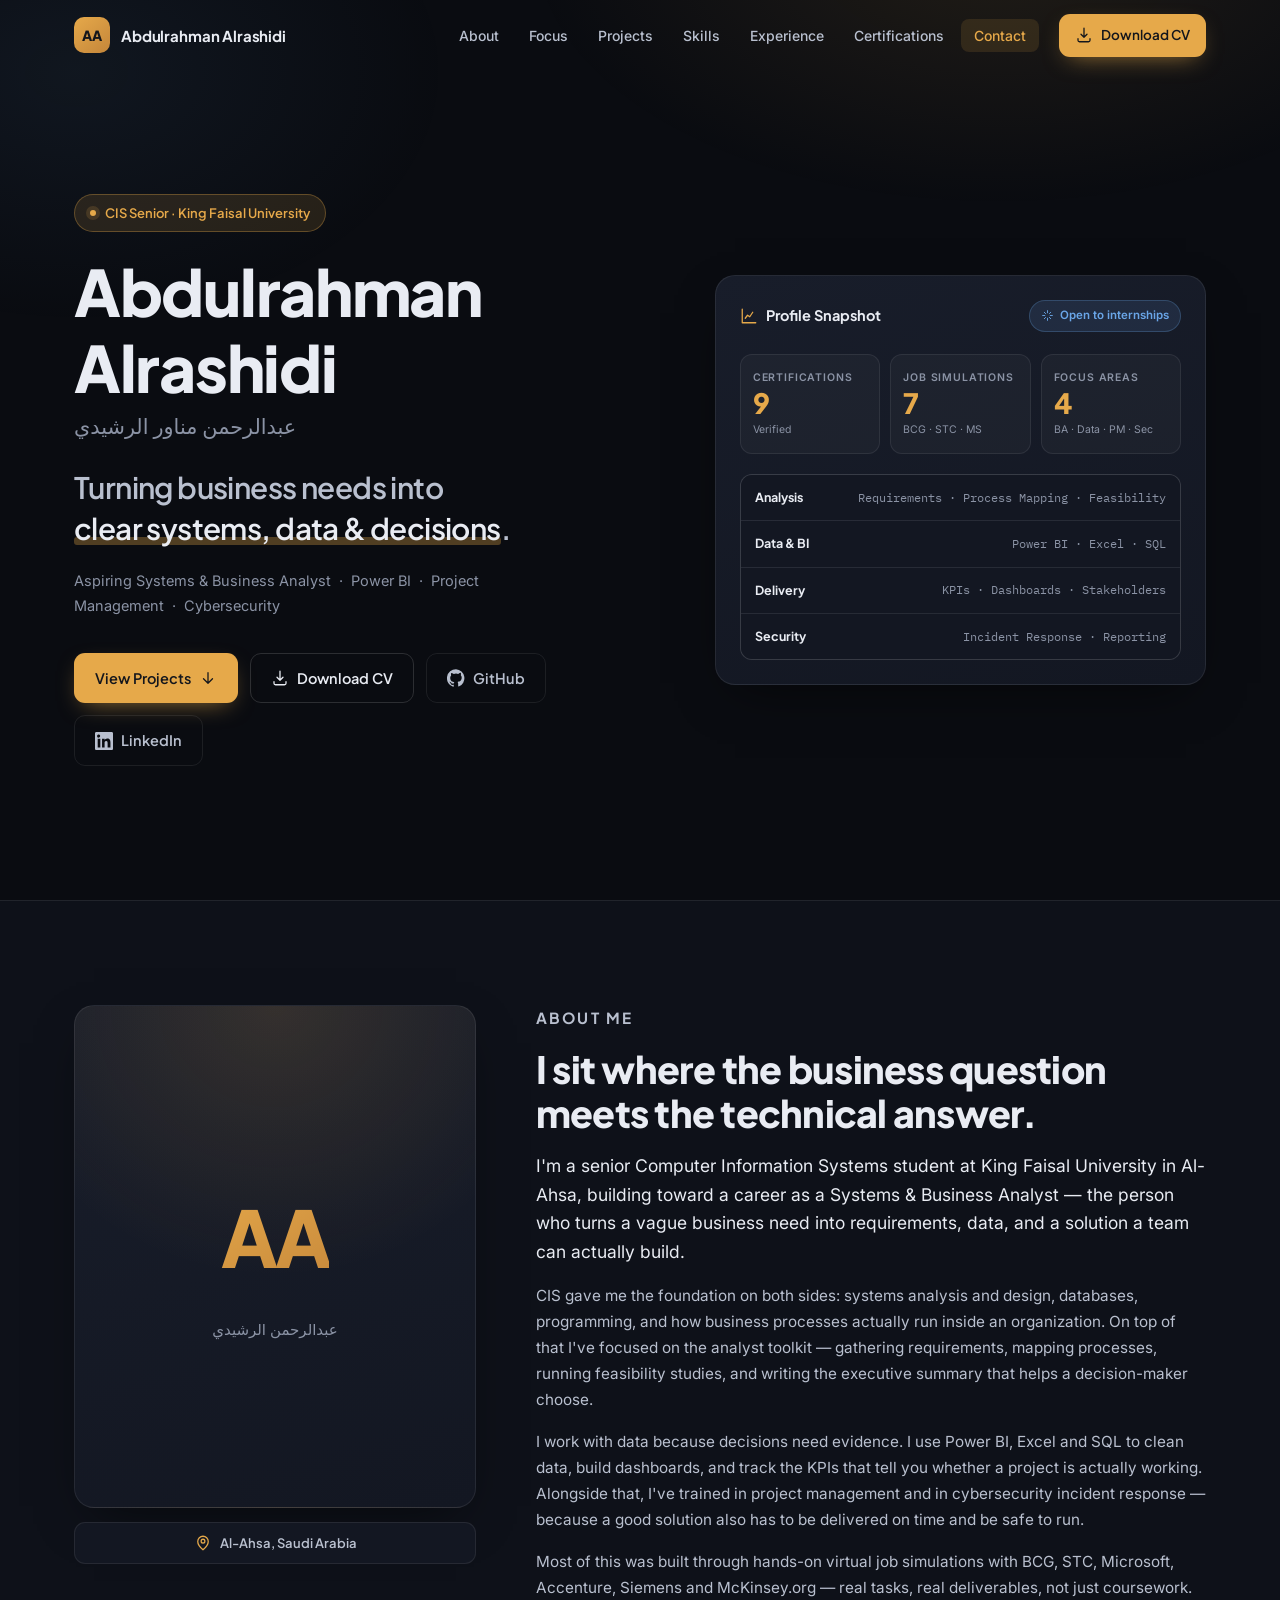
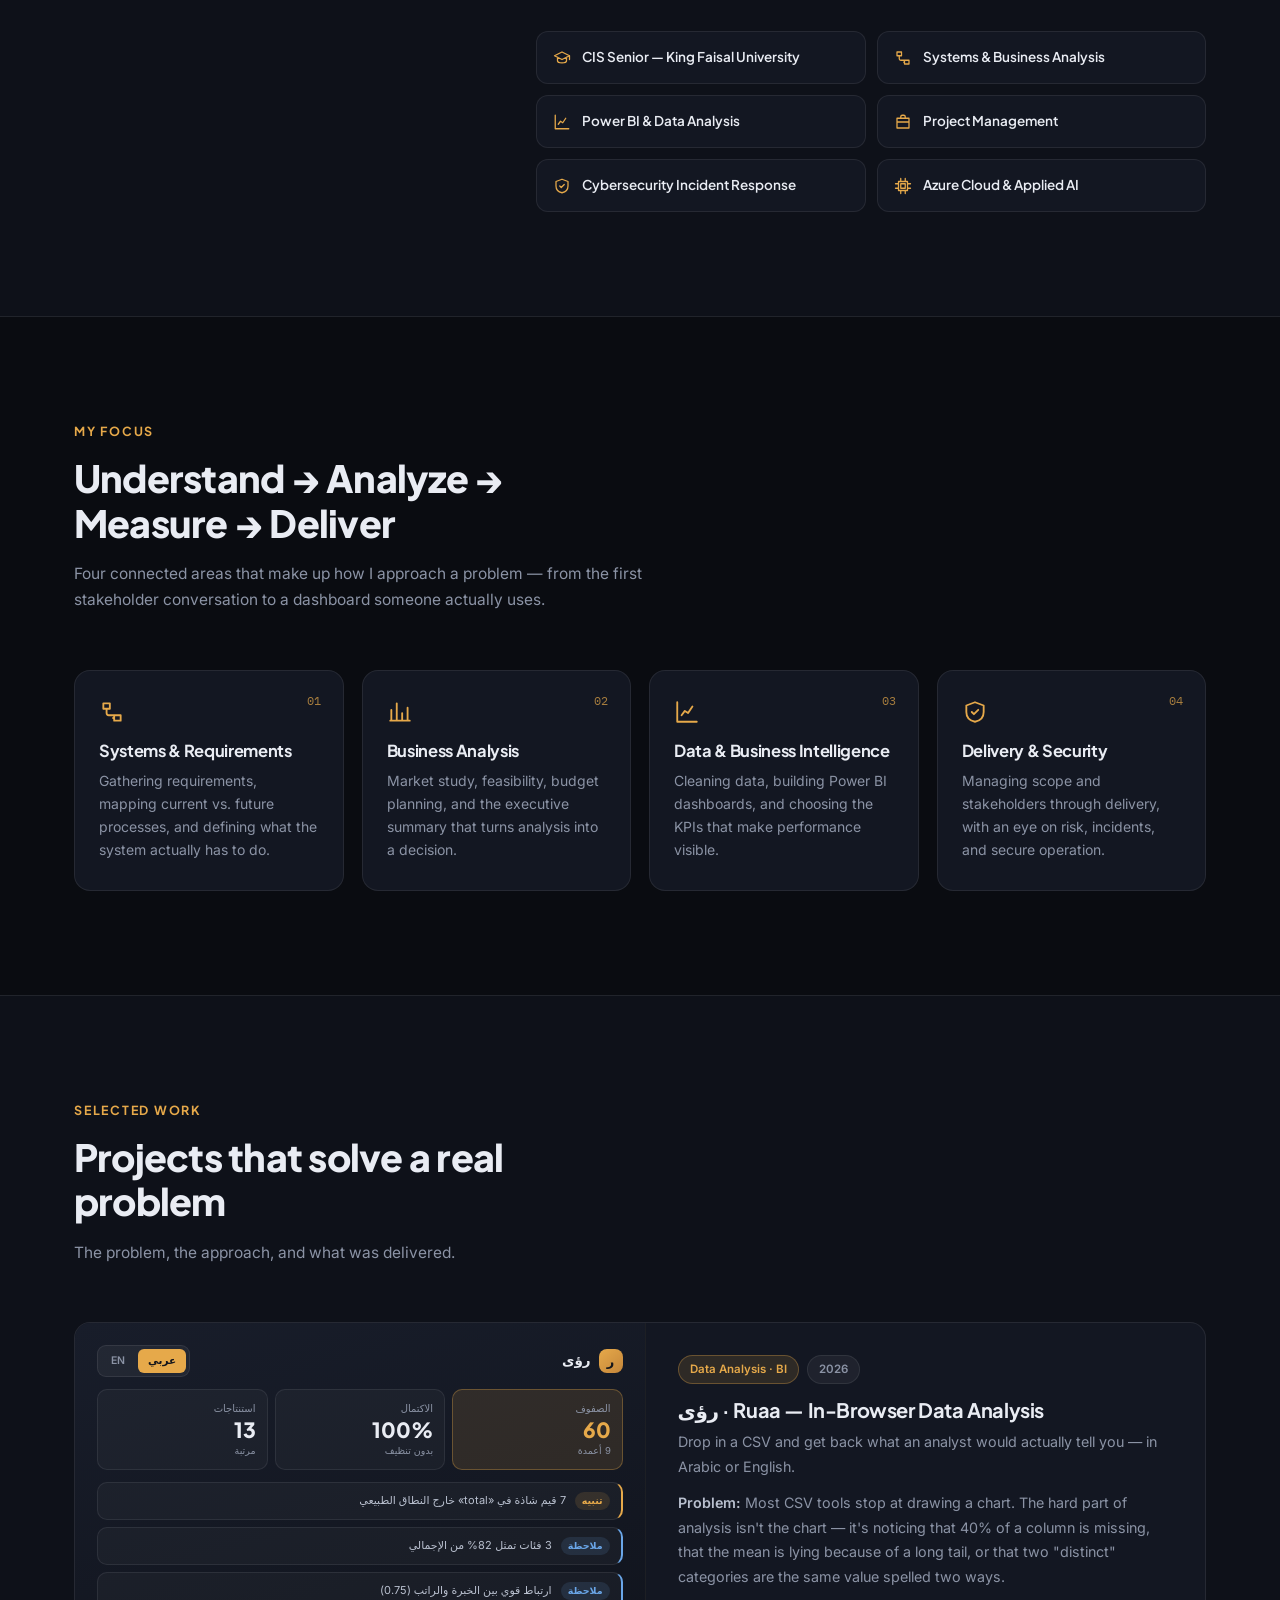
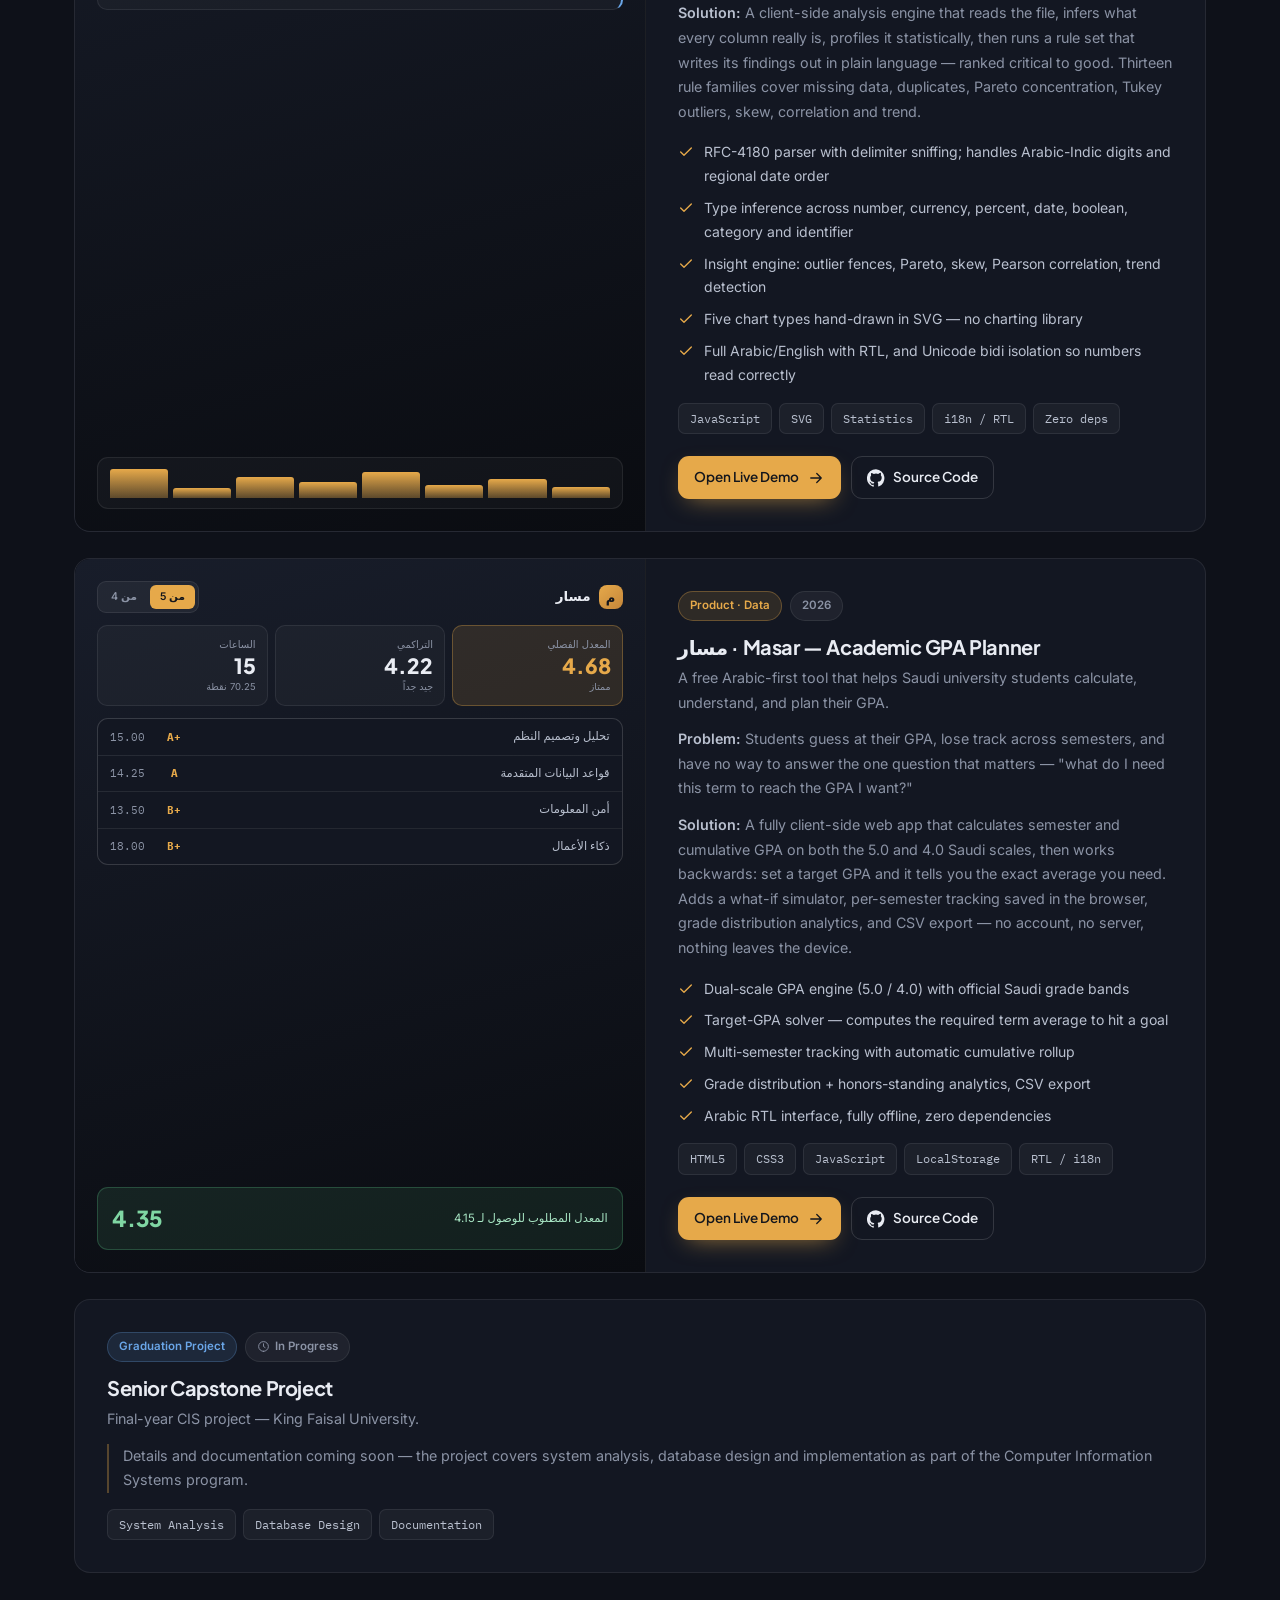
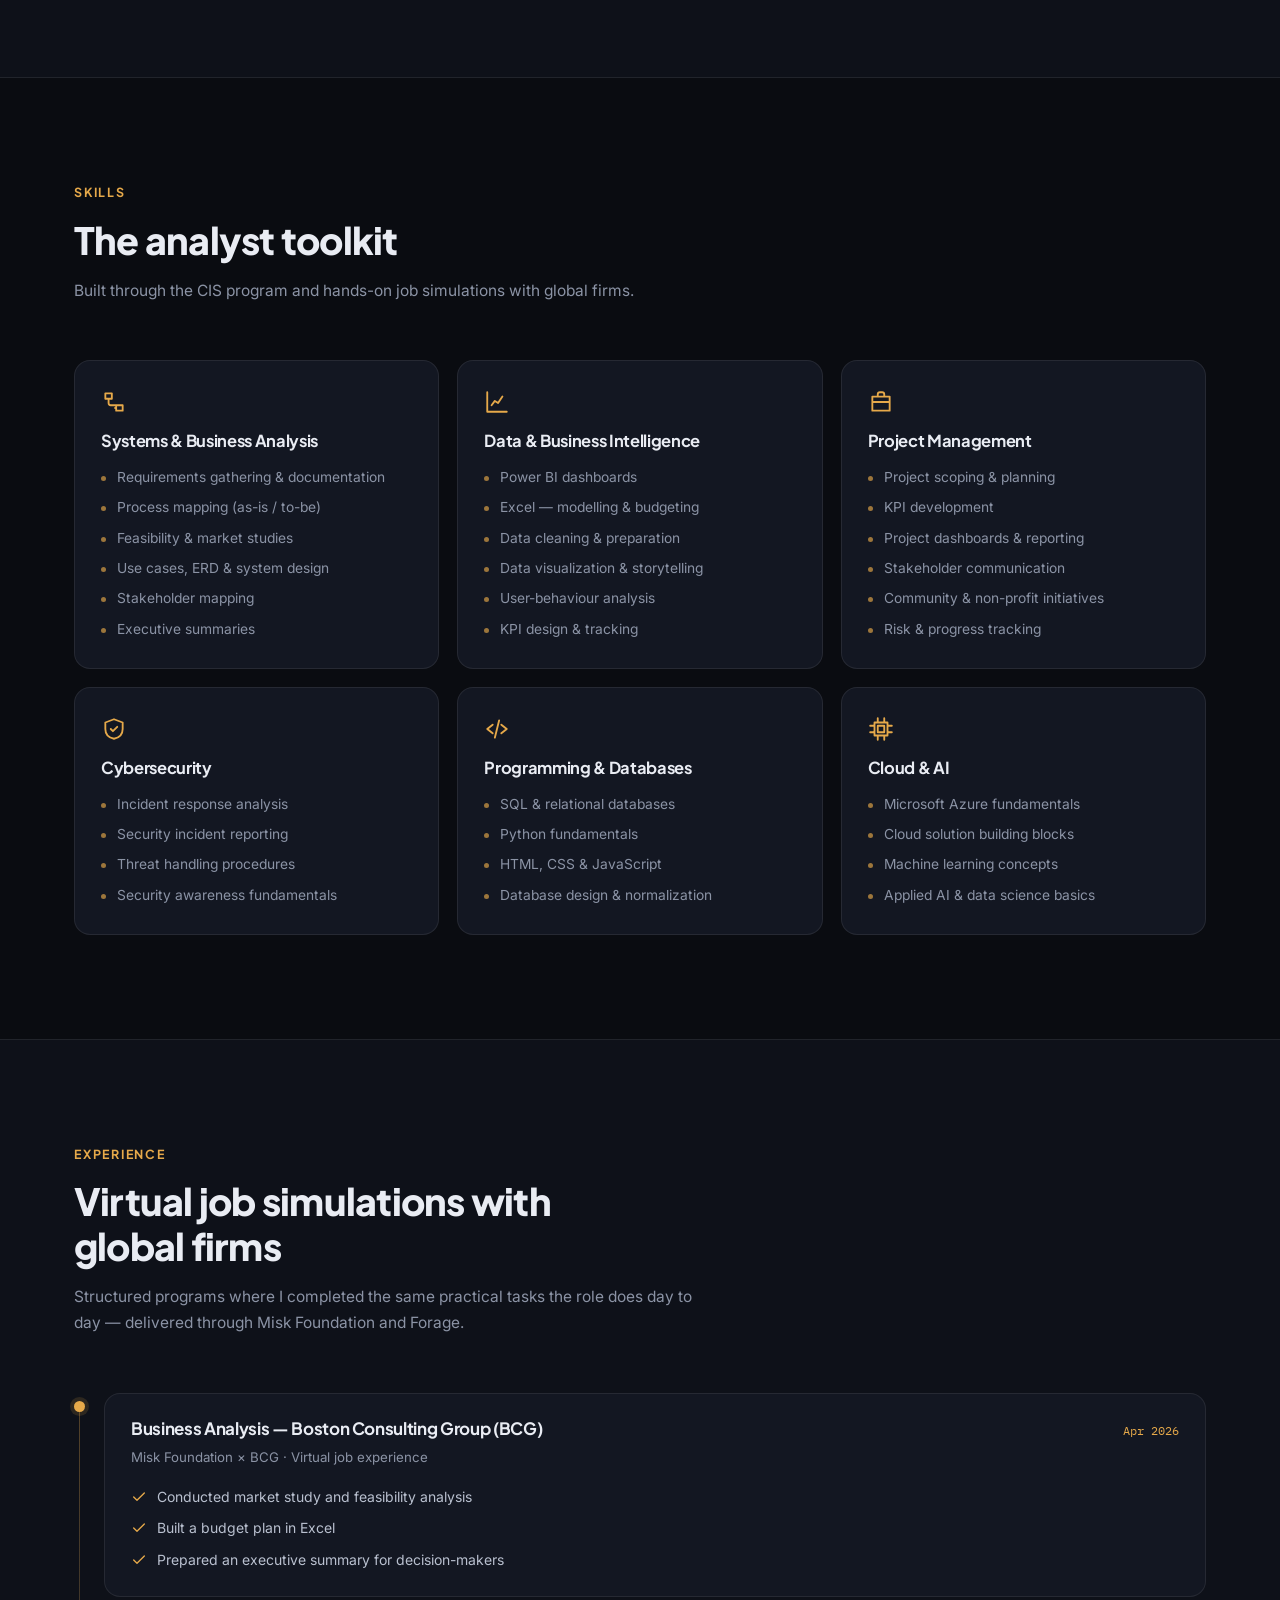
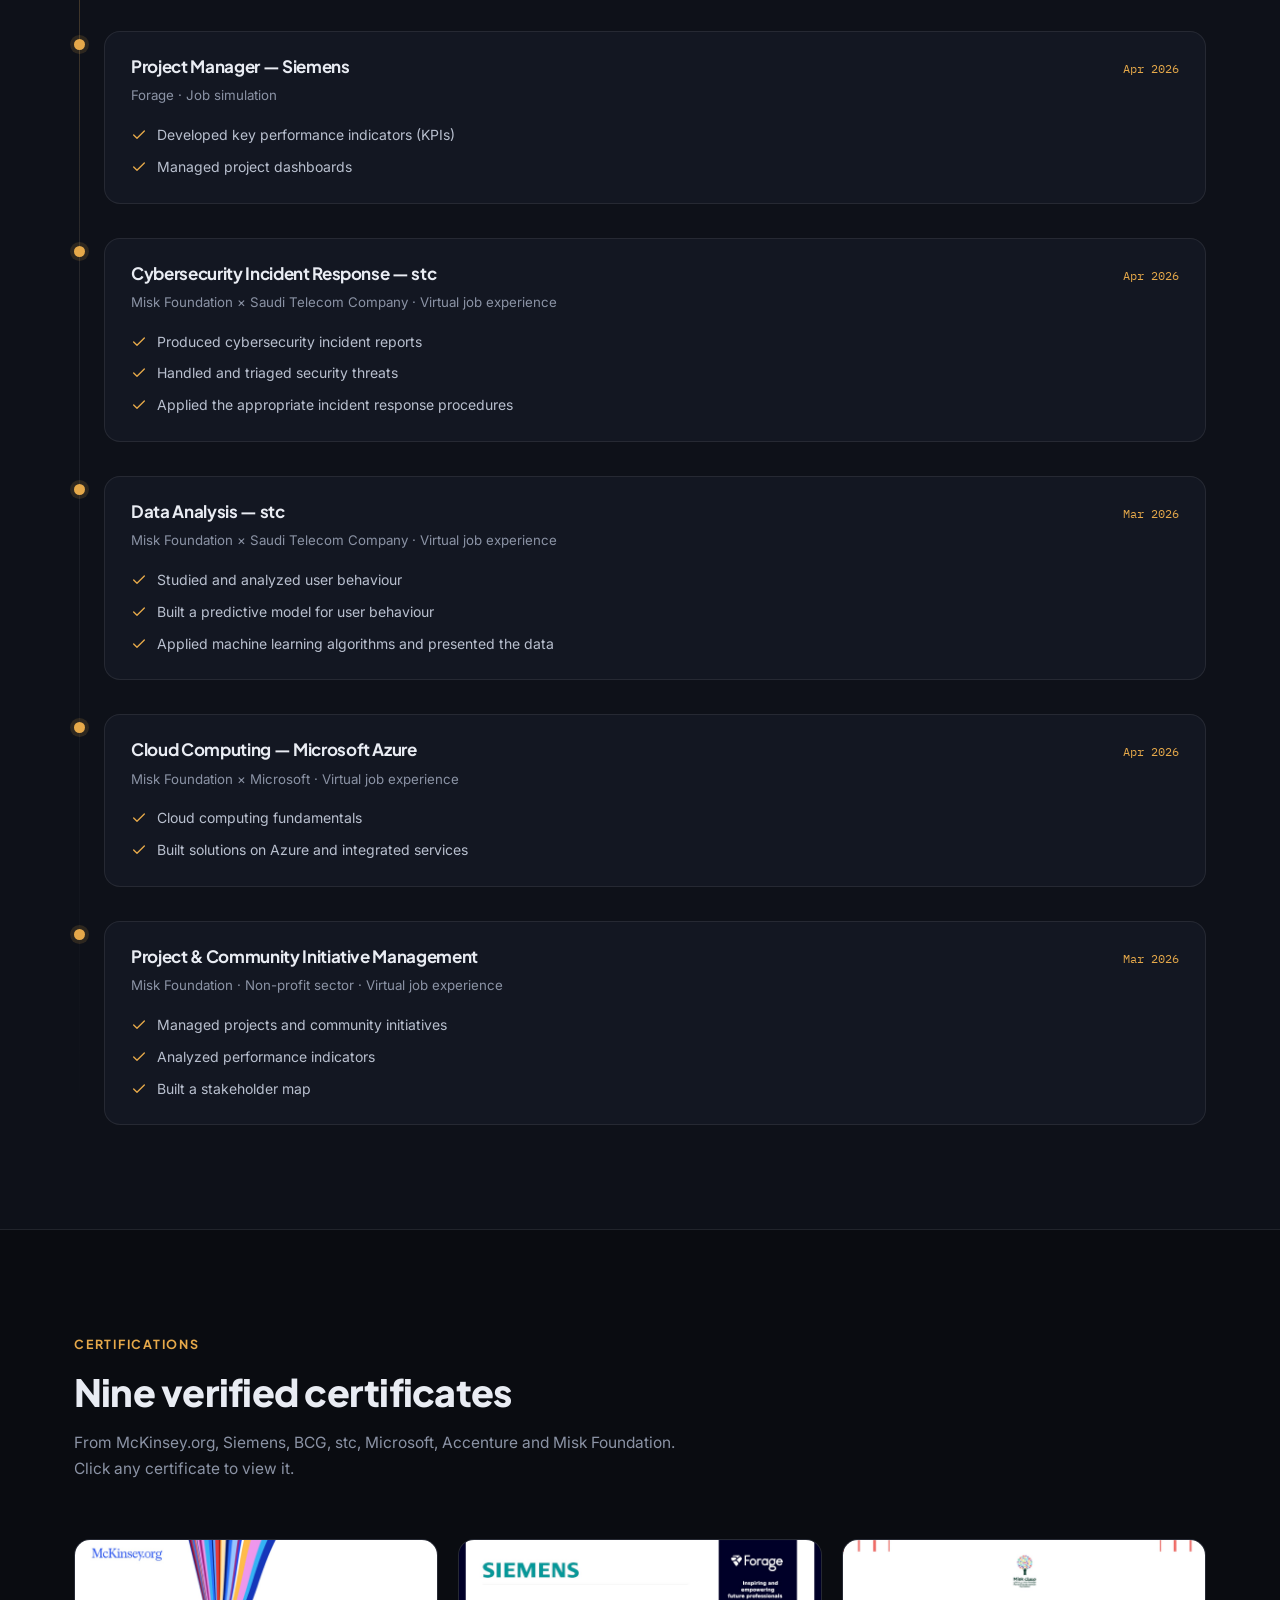
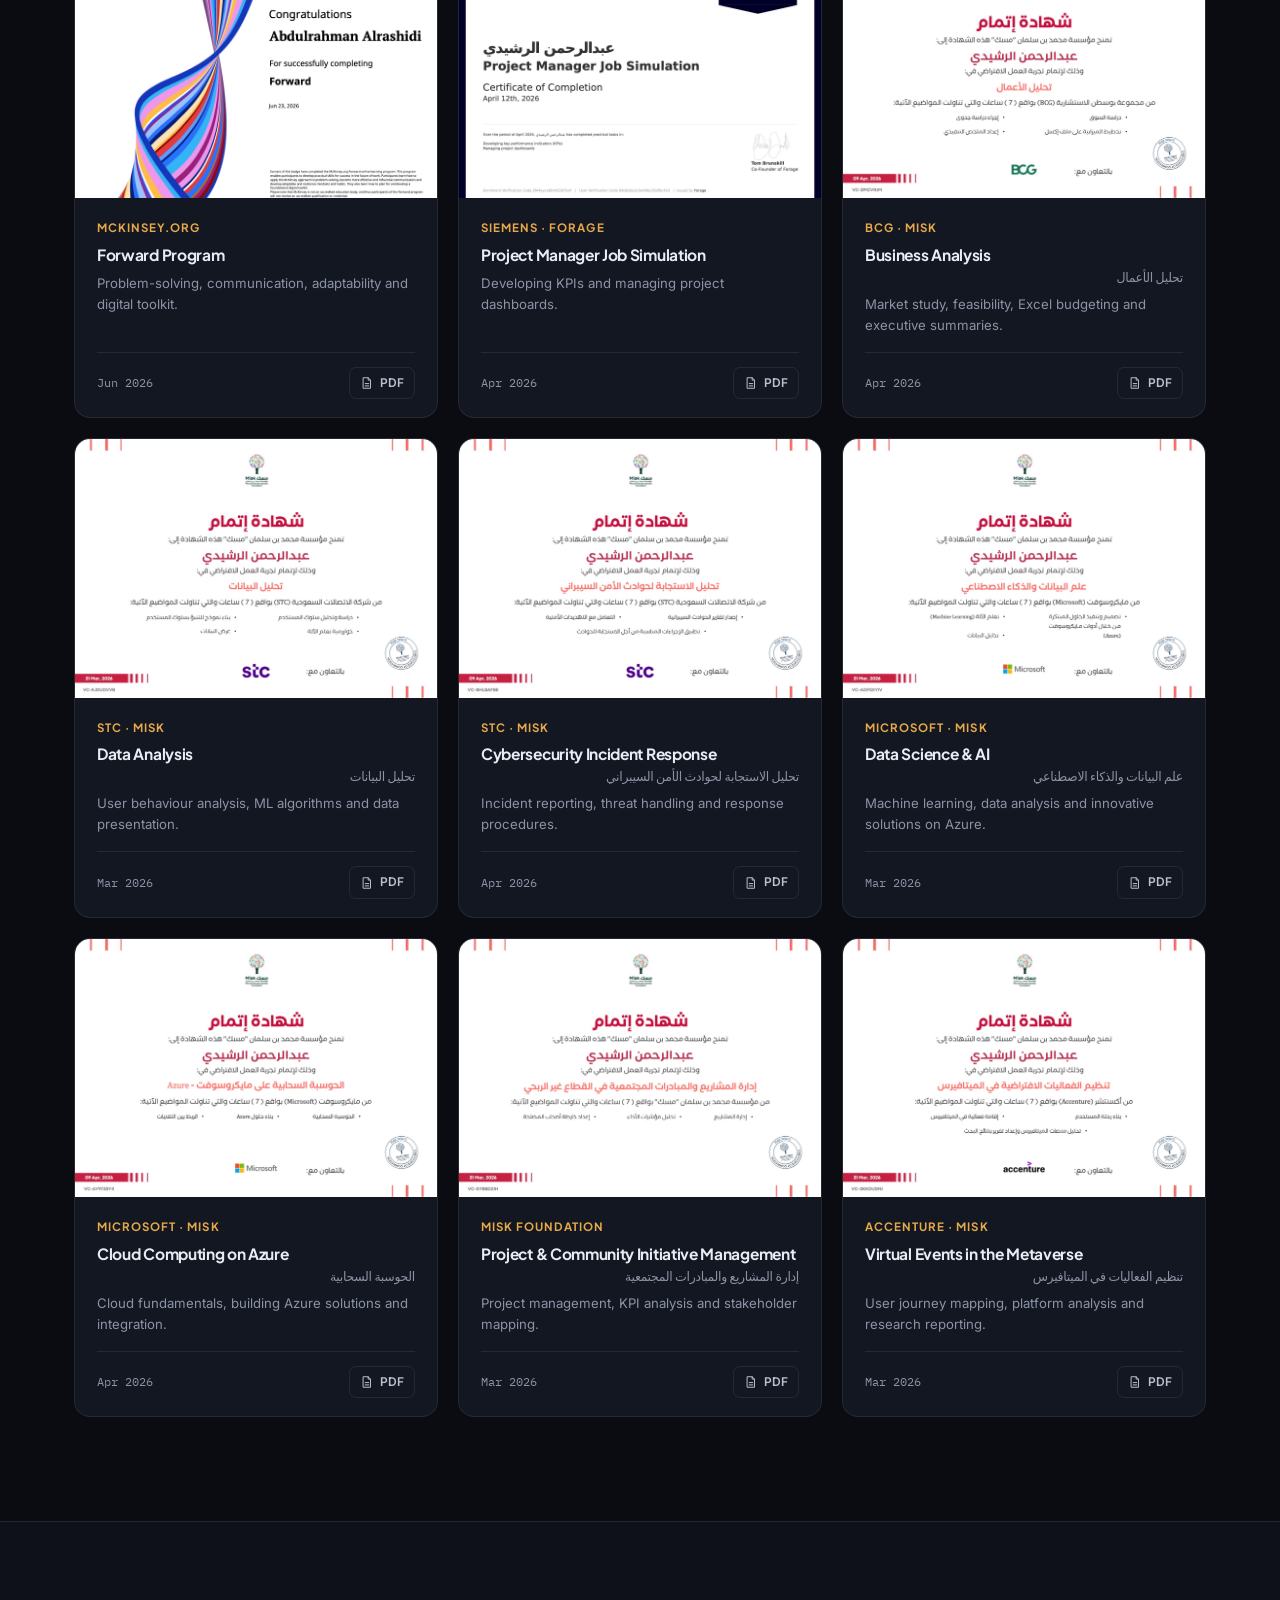
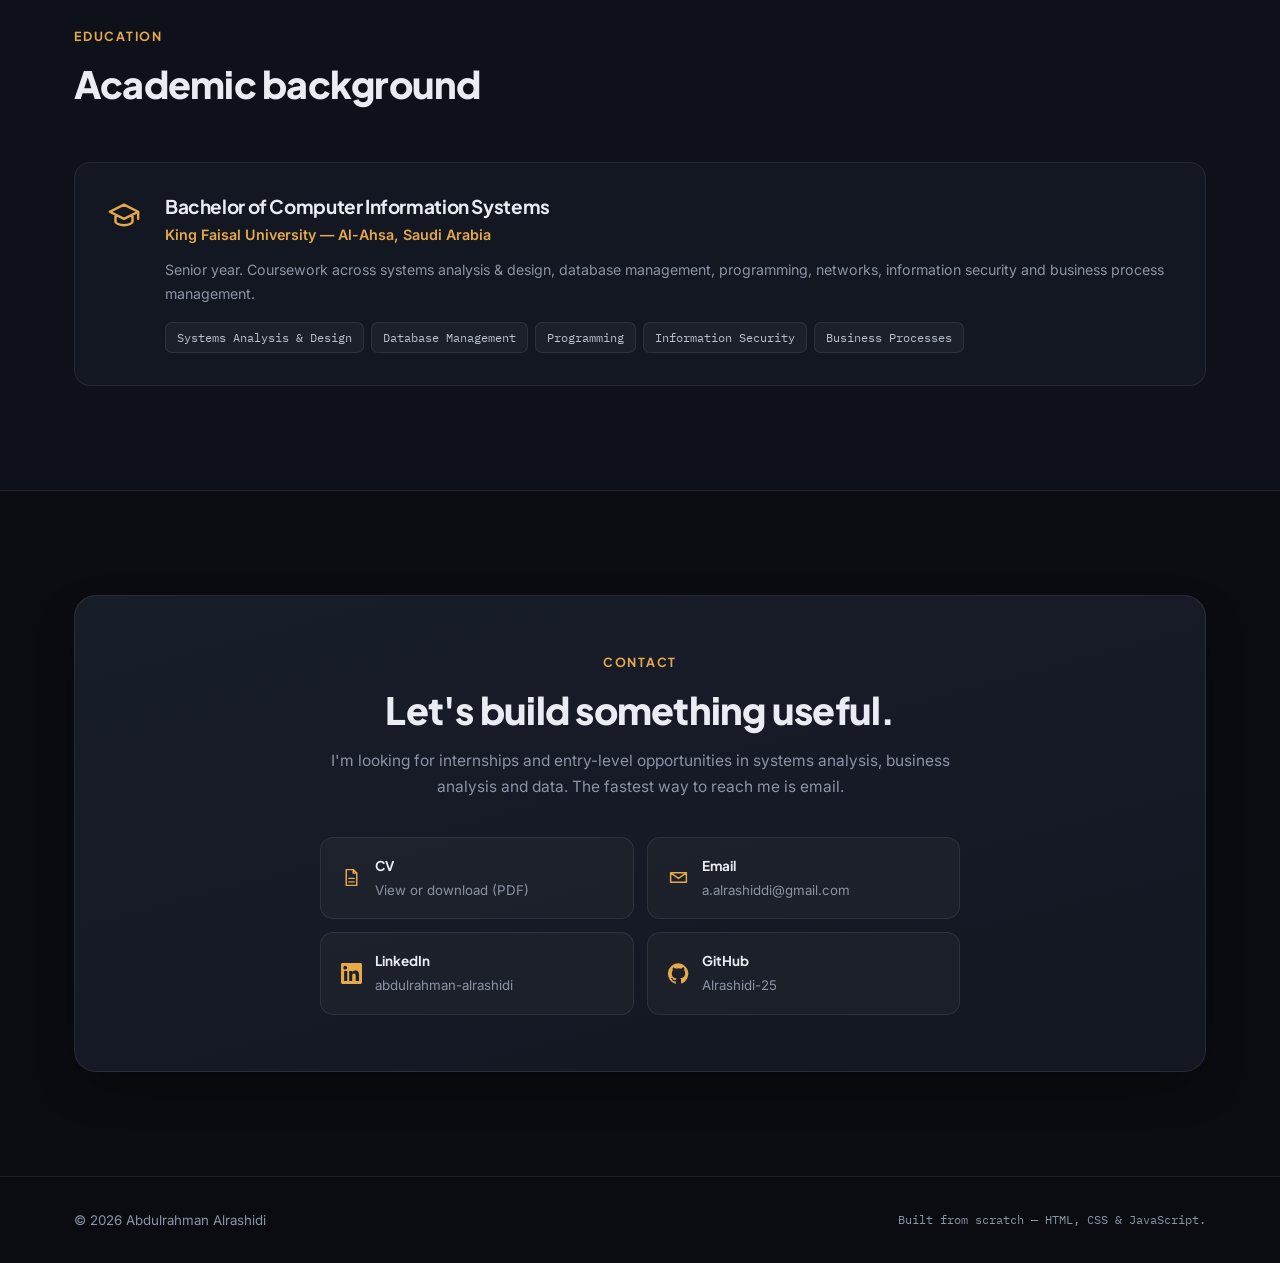
==== index.html @ 06b60bcc "Add downloadable CV to the portfolio Links a one-page, ATS-friendly PDF from the nav, hero and conta" ====
<!DOCTYPE html>
<html lang="en">
<head>
<meta charset="UTF-8">
<meta name="viewport" content="width=device-width, initial-scale=1.0">
<title>Abdulrahman Alrashidi — Systems &amp; Business Analyst | Power BI, Project Management</title>
<meta name="description" content="Abdulrahman Alrashidi — Computer Information Systems senior at King Faisal University. Aspiring Systems &amp; Business Analyst working across requirements, data analysis, Power BI, project management and cybersecurity.">
<meta name="theme-color" content="#0a0c11">
<meta property="og:type" content="website">
<meta property="og:title" content="Abdulrahman Alrashidi — Systems &amp; Business Analyst">
<meta property="og:description" content="I translate business needs into clear systems, data, and decisions.">
<link rel="icon" href="data:image/svg+xml,%3Csvg xmlns='http://www.w3.org/2000/svg' viewBox='0 0 64 64'%3E%3Crect width='64' height='64' rx='14' fill='%23e6a94a'/%3E%3Ctext x='32' y='43' font-family='Helvetica,Arial,sans-serif' font-size='28' font-weight='bold' fill='%2314161c' text-anchor='middle'%3EAA%3C/text%3E%3C/svg%3E">
<link rel="preconnect" href="https://fonts.googleapis.com">
<link rel="preconnect" href="https://fonts.gstatic.com" crossorigin>
<link href="https://fonts.googleapis.com/css2?family=Plus+Jakarta+Sans:wght@500;600;700;800&family=Inter:wght@400;500;600&family=IBM+Plex+Mono:wght@500&display=swap" rel="stylesheet">
<script>document.documentElement.classList.add('js');</script>
<link rel="stylesheet" href="style.css">
</head>
<body>

<a href="#main" class="skip-link">Skip to content</a>

<!-- ============ ICONS ============ -->
<svg width="0" height="0" style="position:absolute" aria-hidden="true" focusable="false"><defs>
  <symbol id="i-github" viewBox="0 0 24 24"><path fill="currentColor" d="M12 .3a12 12 0 0 0-3.8 23.4c.6.1.8-.3.8-.6v-2c-3.3.7-4-1.6-4-1.6-.6-1.4-1.3-1.8-1.3-1.8-1.1-.7.1-.7.1-.7 1.2 0 1.8 1.2 1.8 1.2 1 1.8 2.8 1.3 3.5 1 .1-.8.4-1.3.7-1.6-2.7-.3-5.5-1.3-5.5-5.9 0-1.3.5-2.4 1.2-3.2 0-.4-.5-1.6.2-3.2 0 0 1-.3 3.3 1.2a11.5 11.5 0 0 1 6 0C17.3 4.7 18.3 5 18.3 5c.7 1.6.2 2.8.1 3.2.8.8 1.2 1.9 1.2 3.2 0 4.6-2.8 5.6-5.5 5.9.4.4.8 1.1.8 2.2v3.3c0 .3.2.7.8.6A12 12 0 0 0 12 .3"/></symbol>
  <symbol id="i-linkedin" viewBox="0 0 24 24"><path fill="currentColor" d="M20.4 20.5h-3.6v-5.6c0-1.3 0-3-1.9-3s-2.1 1.4-2.1 2.9v5.7H9.4V9h3.4v1.6h.1c.5-.9 1.6-1.9 3.4-1.9 3.6 0 4.3 2.4 4.3 5.5v6.3zM5.3 7.4a2.1 2.1 0 1 1 0-4.1 2.1 2.1 0 0 1 0 4.1zm1.8 13.1H3.6V9h3.5v11.5zM22.2 0H1.8C.8 0 0 .8 0 1.7v20.5C0 23.2.8 24 1.8 24h20.4c1 0 1.8-.8 1.8-1.7V1.7C24 .8 23.2 0 22.2 0z"/></symbol>
  <symbol id="i-mail" viewBox="0 0 24 24"><path fill="none" stroke="currentColor" stroke-width="1.7" stroke-linecap="round" stroke-linejoin="round" d="M3 6.5h18v11H3zM3.5 7l8.5 6 8.5-6"/></symbol>
  <symbol id="i-arrow-right" viewBox="0 0 24 24"><path fill="none" stroke="currentColor" stroke-width="1.7" stroke-linecap="round" stroke-linejoin="round" d="M5 12h14m-6-6 6 6-6 6"/></symbol>
  <symbol id="i-arrow-down" viewBox="0 0 24 24"><path fill="none" stroke="currentColor" stroke-width="1.7" stroke-linecap="round" stroke-linejoin="round" d="M12 5v14m0 0 6-6m-6 6-6-6"/></symbol>
  <symbol id="i-external" viewBox="0 0 24 24"><path fill="none" stroke="currentColor" stroke-width="1.7" stroke-linecap="round" stroke-linejoin="round" d="M14 5h5v5M19 5l-8 8M18 14v4a2 2 0 0 1-2 2H6a2 2 0 0 1-2-2V8a2 2 0 0 1 2-2h4"/></symbol>
  <symbol id="i-chart" viewBox="0 0 24 24"><path fill="none" stroke="currentColor" stroke-width="1.7" stroke-linecap="round" stroke-linejoin="round" d="M4 20V10m5 10V4m5 16v-7m5 7V8M3 20h18"/></symbol>
  <symbol id="i-bi" viewBox="0 0 24 24"><path fill="none" stroke="currentColor" stroke-width="1.7" stroke-linecap="round" stroke-linejoin="round" d="M3 3v18h18M7 15l3-4 3 2 4-6"/></symbol>
  <symbol id="i-database" viewBox="0 0 24 24"><path fill="none" stroke="currentColor" stroke-width="1.7" stroke-linecap="round" stroke-linejoin="round" d="M12 3c4.4 0 8 1.3 8 3s-3.6 3-8 3-8-1.3-8-3 3.6-3 8-3zM4 6v12c0 1.7 3.6 3 8 3s8-1.3 8-3V6M4 12c0 1.7 3.6 3 8 3s8-1.3 8-3"/></symbol>
  <symbol id="i-code" viewBox="0 0 24 24"><path fill="none" stroke="currentColor" stroke-width="1.7" stroke-linecap="round" stroke-linejoin="round" d="m8 8-5 4 5 4m8-8 5 4-5 4M14 4l-4 16"/></symbol>
  <symbol id="i-shield" viewBox="0 0 24 24"><path fill="none" stroke="currentColor" stroke-width="1.7" stroke-linecap="round" stroke-linejoin="round" d="M12 3l8 3v6c0 5-3.4 8.1-8 9-4.6-.9-8-4-8-9V6l8-3zM9 12l2 2 4-4"/></symbol>
  <symbol id="i-cpu" viewBox="0 0 24 24"><path fill="none" stroke="currentColor" stroke-width="1.7" stroke-linecap="round" stroke-linejoin="round" d="M6 6h12v12H6zM9 9h6v6H9zM9 2v3m6-3v3M9 19v3m6-3v3M2 9h3m-3 6h3m14-6h3m-3 6h3"/></symbol>
  <symbol id="i-flow" viewBox="0 0 24 24"><path fill="none" stroke="currentColor" stroke-width="1.7" stroke-linecap="round" stroke-linejoin="round" d="M4 4h6v5H4zM14 15h6v5h-6zM7 9v4a2 2 0 0 0 2 2h5M14 17.5h-1"/></symbol>
  <symbol id="i-briefcase" viewBox="0 0 24 24"><path fill="none" stroke="currentColor" stroke-width="1.7" stroke-linecap="round" stroke-linejoin="round" d="M4 7h16v13H4zM9 7V5a2 2 0 0 1 2-2h2a2 2 0 0 1 2 2v2M4 12h16"/></symbol>
  <symbol id="i-cap" viewBox="0 0 24 24"><path fill="none" stroke="currentColor" stroke-width="1.7" stroke-linecap="round" stroke-linejoin="round" d="m12 4 10 5-10 5L2 9l10-5zM6 11v5c0 1.1 2.7 2.5 6 2.5s6-1.4 6-2.5v-5M22 9v5"/></symbol>
  <symbol id="i-pin" viewBox="0 0 24 24"><path fill="none" stroke="currentColor" stroke-width="1.7" stroke-linecap="round" stroke-linejoin="round" d="M12 21s7-5.7 7-11a7 7 0 1 0-14 0c0 5.3 7 11 7 11zM12 12a2.5 2.5 0 1 0 0-5 2.5 2.5 0 0 0 0 5z"/></symbol>
  <symbol id="i-check" viewBox="0 0 24 24"><path fill="none" stroke="currentColor" stroke-width="2" stroke-linecap="round" stroke-linejoin="round" d="m4 12 5 5L20 6"/></symbol>
  <symbol id="i-spark" viewBox="0 0 24 24"><path fill="none" stroke="currentColor" stroke-width="1.7" stroke-linecap="round" stroke-linejoin="round" d="M12 3v4m0 10v4M3 12h4m10 0h4M6 6l2.5 2.5M15.5 15.5 18 18M18 6l-2.5 2.5M8.5 15.5 6 18"/></symbol>
  <symbol id="i-eye" viewBox="0 0 24 24"><path fill="none" stroke="currentColor" stroke-width="1.7" stroke-linecap="round" stroke-linejoin="round" d="M2 12s3.5-7 10-7 10 7 10 7-3.5 7-10 7-10-7-10-7zM12 15a3 3 0 1 0 0-6 3 3 0 0 0 0 6z"/></symbol>
  <symbol id="i-download" viewBox="0 0 24 24"><path fill="none" stroke="currentColor" stroke-width="1.7" stroke-linecap="round" stroke-linejoin="round" d="M12 3v12m0 0 4-4m-4 4-4-4M4 17v2a2 2 0 0 0 2 2h12a2 2 0 0 0 2-2v-2"/></symbol>
  <symbol id="i-doc" viewBox="0 0 24 24"><path fill="none" stroke="currentColor" stroke-width="1.7" stroke-linecap="round" stroke-linejoin="round" d="M6 3h8l4 4v14H6zM14 3v4h4M9 13h6M9 17h6"/></symbol>
  <symbol id="i-clock" viewBox="0 0 24 24"><path fill="none" stroke="currentColor" stroke-width="1.7" stroke-linecap="round" stroke-linejoin="round" d="M12 21a9 9 0 1 0 0-18 9 9 0 0 0 0 18zM12 7v5l3 2"/></symbol>
  <symbol id="i-menu" viewBox="0 0 24 24"><path fill="none" stroke="currentColor" stroke-width="1.8" stroke-linecap="round" d="M4 7h16M4 12h16M4 17h16"/></symbol>
  <symbol id="i-close" viewBox="0 0 24 24"><path fill="none" stroke="currentColor" stroke-width="1.8" stroke-linecap="round" d="M6 6l12 12M18 6 6 18"/></symbol>
</defs></svg>

<!-- ============ NAV ============ -->
<nav id="navbar" aria-label="Primary">
  <div class="nav-inner">
    <a href="#hero" class="logo"><span class="logo-mark">AA</span><span class="logo-text">Abdulrahman Alrashidi</span></a>
    <ul class="nav-links" id="nav-links">
      <li><a href="#about">About</a></li>
      <li><a href="#focus">Focus</a></li>
      <li><a href="#projects">Projects</a></li>
      <li><a href="#skills">Skills</a></li>
      <li><a href="#experience">Experience</a></li>
      <li><a href="#certs">Certifications</a></li>
      <li><a href="#contact">Contact</a></li>
    </ul>
    <div class="nav-right">
      <a href="assets/Abdulrahman_Alrashidi_CV.pdf" download class="btn btn-primary btn-sm nav-cta"><svg class="ic"><use href="#i-download"/></svg> Download CV</a>
      <button class="menu-toggle" id="menu-toggle" aria-label="Open menu" aria-expanded="false" aria-controls="nav-links"><svg class="ic"><use href="#i-menu"/></svg></button>
    </div>
  </div>
</nav>

<main id="main">

<!-- ============ HERO ============ -->
<section id="hero">
  <div class="container">
    <div class="hero-grid">
      <div class="hero-copy">
        <p class="eyebrow" data-reveal><span class="dot"></span> CIS Senior · King Faisal University</p>
        <h1 class="hero-name" data-reveal>Abdulrahman Alrashidi</h1>
        <p class="hero-name-ar" data-reveal lang="ar">عبدالرحمن مناور الرشيدي</p>
        <h2 class="hero-headline" data-reveal>Turning business needs into <span class="hl">clear systems, data&nbsp;&amp; decisions</span>.</h2>
        <p class="hero-subtitle" data-reveal>Aspiring Systems &amp; Business Analyst &nbsp;·&nbsp; Power BI &nbsp;·&nbsp; Project Management &nbsp;·&nbsp; Cybersecurity</p>
        <div class="hero-cta" data-reveal>
          <a href="#projects" class="btn btn-primary">View Projects <svg class="ic"><use href="#i-arrow-down"/></svg></a>
          <a href="assets/Abdulrahman_Alrashidi_CV.pdf" download class="btn btn-outline"><svg class="ic"><use href="#i-download"/></svg> Download CV</a>
          <a href="https://github.com/Alrashidi-25" target="_blank" rel="noopener" class="btn btn-ghost"><svg class="ic"><use href="#i-github"/></svg> GitHub</a>
          <a href="https://www.linkedin.com/in/abdulrahman-alrashidi-9b9543249/" target="_blank" rel="noopener" class="btn btn-ghost"><svg class="ic"><use href="#i-linkedin"/></svg> LinkedIn</a>
        </div>
      </div>

      <div class="hero-visual" data-reveal aria-hidden="true">
        <div class="dash-card">
          <div class="dash-head">
            <span class="dash-title"><svg class="ic"><use href="#i-bi"/></svg> Profile Snapshot</span>
            <span class="dash-chip"><svg class="ic"><use href="#i-spark"/></svg> Open to internships</span>
          </div>
          <div class="kpi-row">
            <div class="kpi"><span class="kpi-label">Certifications</span><span class="kpi-num" data-count="9">0</span><span class="kpi-trend">Verified</span></div>
            <div class="kpi"><span class="kpi-label">Job Simulations</span><span class="kpi-num" data-count="7">0</span><span class="kpi-trend">BCG · STC · MS</span></div>
            <div class="kpi"><span class="kpi-label">Focus Areas</span><span class="kpi-num" data-count="4">0</span><span class="kpi-trend">BA · Data · PM · Sec</span></div>
          </div>
          <div class="snap-map">
            <div class="snap-row"><span class="snap-cat">Analysis</span><span class="snap-tags">Requirements · Process Mapping · Feasibility</span></div>
            <div class="snap-row"><span class="snap-cat">Data &amp; BI</span><span class="snap-tags">Power BI · Excel · SQL</span></div>
            <div class="snap-row"><span class="snap-cat">Delivery</span><span class="snap-tags">KPIs · Dashboards · Stakeholders</span></div>
            <div class="snap-row"><span class="snap-cat">Security</span><span class="snap-tags">Incident Response · Reporting</span></div>
          </div>
        </div>
      </div>
    </div>
  </div>
</section>

<!-- ============ ABOUT ============ -->
<section id="about">
  <div class="container about-grid">
    <div class="about-media" data-reveal>
      <!-- To add a photo: drop it in assets/ then replace the block below with:
           <div class="about-photo"><img src="assets/profile-photo.jpg" alt="Portrait of Abdulrahman Alrashidi" loading="lazy"></div> -->
      <div class="about-photo monogram" role="img" aria-label="Abdulrahman Alrashidi">
        <span class="mono-initials">AA</span>
        <span class="mono-sub">عبدالرحمن الرشيدي</span>
      </div>
      <div class="about-tag"><svg class="ic"><use href="#i-pin"/></svg> Al-Ahsa, Saudi Arabia</div>
    </div>

    <div class="about-body">
      <p class="section-eyebrow" data-reveal>About Me</p>
      <h2 class="section-title" data-reveal>I sit where the business question meets the technical answer.</h2>
      <p class="lead" data-reveal>I'm a senior Computer Information Systems student at King Faisal University in Al-Ahsa, building toward a career as a Systems &amp; Business Analyst — the person who turns a vague business need into requirements, data, and a solution a team can actually build.</p>
      <p data-reveal>CIS gave me the foundation on both sides: systems analysis and design, databases, programming, and how business processes actually run inside an organization. On top of that I've focused on the analyst toolkit — gathering requirements, mapping processes, running feasibility studies, and writing the executive summary that helps a decision-maker choose.</p>
      <p data-reveal>I work with data because decisions need evidence. I use Power BI, Excel and SQL to clean data, build dashboards, and track the KPIs that tell you whether a project is actually working. Alongside that, I've trained in project management and in cybersecurity incident response — because a good solution also has to be delivered on time and be safe to run.</p>
      <p data-reveal>Most of this was built through hands-on virtual job simulations with BCG, STC, Microsoft, Accenture, Siemens and McKinsey.org — real tasks, real deliverables, not just coursework.</p>
      <div class="highlight-grid" data-reveal>
        <div class="hl-card"><svg class="ic"><use href="#i-cap"/></svg><span>CIS Senior — King Faisal University</span></div>
        <div class="hl-card"><svg class="ic"><use href="#i-flow"/></svg><span>Systems &amp; Business Analysis</span></div>
        <div class="hl-card"><svg class="ic"><use href="#i-bi"/></svg><span>Power BI &amp; Data Analysis</span></div>
        <div class="hl-card"><svg class="ic"><use href="#i-briefcase"/></svg><span>Project Management</span></div>
        <div class="hl-card"><svg class="ic"><use href="#i-shield"/></svg><span>Cybersecurity Incident Response</span></div>
        <div class="hl-card"><svg class="ic"><use href="#i-cpu"/></svg><span>Azure Cloud &amp; Applied AI</span></div>
      </div>
    </div>
  </div>
</section>

<!-- ============ FOCUS ============ -->
<section id="focus">
  <div class="container">
    <div class="section-head" data-reveal>
      <p class="section-eyebrow">My Focus</p>
      <h2 class="section-title">Understand → Analyze → Measure → Deliver</h2>
      <p class="section-intro">Four connected areas that make up how I approach a problem — from the first stakeholder conversation to a dashboard someone actually uses.</p>
    </div>
    <ol class="journey-track">
      <li class="journey-step" data-reveal>
        <span class="journey-num">01</span>
        <svg class="ic journey-ic"><use href="#i-flow"/></svg>
        <h3>Systems &amp; Requirements</h3>
        <p>Gathering requirements, mapping current vs. future processes, and defining what the system actually has to do.</p>
      </li>
      <li class="journey-step" data-reveal>
        <span class="journey-num">02</span>
        <svg class="ic journey-ic"><use href="#i-chart"/></svg>
        <h3>Business Analysis</h3>
        <p>Market study, feasibility, budget planning, and the executive summary that turns analysis into a decision.</p>
      </li>
      <li class="journey-step" data-reveal>
        <span class="journey-num">03</span>
        <svg class="ic journey-ic"><use href="#i-bi"/></svg>
        <h3>Data &amp; Business Intelligence</h3>
        <p>Cleaning data, building Power BI dashboards, and choosing the KPIs that make performance visible.</p>
      </li>
      <li class="journey-step" data-reveal>
        <span class="journey-num">04</span>
        <svg class="ic journey-ic"><use href="#i-shield"/></svg>
        <h3>Delivery &amp; Security</h3>
        <p>Managing scope and stakeholders through delivery, with an eye on risk, incidents, and secure operation.</p>
      </li>
    </ol>
  </div>
</section>

<!-- ============ PROJECTS ============ -->
<section id="projects">
  <div class="container">
    <div class="section-head" data-reveal>
      <p class="section-eyebrow">Selected Work</p>
      <h2 class="section-title">Projects that solve a real problem</h2>
      <p class="section-intro">The problem, the approach, and what was delivered.</p>
    </div>

    <div class="projects">

      <!-- Featured: Ruaa -->
      <article class="project featured" data-reveal>
        <div class="project-preview">
          <div class="app-mock" lang="ar" dir="rtl" aria-hidden="true">
            <div class="mock-top">
              <span class="mock-brand"><span class="mock-logo">ر</span> رؤى</span>
              <span class="mock-scale"><b>عربي</b><i>EN</i></span>
            </div>
            <div class="mock-kpis">
              <div class="mock-kpi is-lead"><span>الصفوف</span><strong>60</strong><em>9 أعمدة</em></div>
              <div class="mock-kpi"><span>الاكتمال</span><strong>100%</strong><em>بدون تنظيف</em></div>
              <div class="mock-kpi"><span>استنتاجات</span><strong>13</strong><em>مرتبة</em></div>
            </div>
            <div class="mock-findings">
              <div class="mock-find is-warn"><b>تنبيه</b><span>7 قيم شاذة في «total» خارج النطاق الطبيعي</span></div>
              <div class="mock-find is-info"><b>ملاحظة</b><span>3 فئات تمثل 82% من الإجمالي</span></div>
              <div class="mock-find is-info"><b>ملاحظة</b><span>ارتباط قوي بين الخبرة والراتب (0.75)</span></div>
            </div>
            <div class="mock-spark" aria-hidden="true">
              <i style="height:38%"></i><i style="height:62%"></i><i style="height:45%"></i>
              <i style="height:88%"></i><i style="height:54%"></i><i style="height:71%"></i>
              <i style="height:33%"></i><i style="height:96%"></i>
            </div>
          </div>
        </div>
        <div class="project-info">
          <div class="project-top">
            <span class="tag tag-primary">Data Analysis · BI</span>
            <span class="tag">2026</span>
          </div>
          <h3>رؤى · Ruaa — In-Browser Data Analysis</h3>
          <p class="project-sub">Drop in a CSV and get back what an analyst would actually tell you — in Arabic or English.</p>
          <p><strong>Problem:</strong> Most CSV tools stop at drawing a chart. The hard part of analysis isn't the chart — it's noticing that 40% of a column is missing, that the mean is lying because of a long tail, or that two "distinct" categories are the same value spelled two ways.</p>
          <p><strong>Solution:</strong> A client-side analysis engine that reads the file, infers what every column really is, profiles it statistically, then runs a rule set that writes its findings out in plain language — ranked critical to good. Thirteen rule families cover missing data, duplicates, Pareto concentration, Tukey outliers, skew, correlation and trend.</p>
          <ul class="bullets">
            <li><svg class="ic"><use href="#i-check"/></svg> RFC-4180 parser with delimiter sniffing; handles Arabic-Indic digits and regional date order</li>
            <li><svg class="ic"><use href="#i-check"/></svg> Type inference across number, currency, percent, date, boolean, category and identifier</li>
            <li><svg class="ic"><use href="#i-check"/></svg> Insight engine: outlier fences, Pareto, skew, Pearson correlation, trend detection</li>
            <li><svg class="ic"><use href="#i-check"/></svg> Five chart types hand-drawn in SVG — no charting library</li>
            <li><svg class="ic"><use href="#i-check"/></svg> Full Arabic/English with RTL, and Unicode bidi isolation so numbers read correctly</li>
          </ul>
          <div class="stack">
            <span class="chip">JavaScript</span><span class="chip">SVG</span><span class="chip">Statistics</span><span class="chip">i18n / RTL</span><span class="chip">Zero deps</span>
          </div>
          <div class="project-links">
            <a href="https://alrashidi-25.github.io/ruaa/" target="_blank" rel="noopener" class="btn btn-primary btn-sm">Open Live Demo <svg class="ic"><use href="#i-arrow-right"/></svg></a>
            <a href="https://github.com/Alrashidi-25/ruaa" target="_blank" rel="noopener" class="btn btn-outline btn-sm"><svg class="ic"><use href="#i-github"/></svg> Source Code</a>
          </div>
        </div>
      </article>

      <!-- Featured: Masar -->
      <article class="project featured" data-reveal>
        <div class="project-preview">
          <div class="app-mock" lang="ar" dir="rtl" aria-hidden="true">
            <div class="mock-top">
              <span class="mock-brand"><span class="mock-logo">م</span> مسار</span>
              <span class="mock-scale"><b>من 5</b><i>من 4</i></span>
            </div>
            <div class="mock-kpis">
              <div class="mock-kpi is-lead"><span>المعدل الفصلي</span><strong>4.68</strong><em>ممتاز</em></div>
              <div class="mock-kpi"><span>التراكمي</span><strong>4.22</strong><em>جيد جداً</em></div>
              <div class="mock-kpi"><span>الساعات</span><strong>15</strong><em>70.25 نقطة</em></div>
            </div>
            <div class="mock-rows">
              <div class="mock-row"><span>تحليل وتصميم النظم</span><b>A+</b><i>15.00</i></div>
              <div class="mock-row"><span>قواعد البيانات المتقدمة</span><b>A</b><i>14.25</i></div>
              <div class="mock-row"><span>أمن المعلومات</span><b>B+</b><i>13.50</i></div>
              <div class="mock-row"><span>ذكاء الأعمال</span><b>B+</b><i>18.00</i></div>
            </div>
            <div class="mock-target">
              <span>المعدل المطلوب للوصول لـ 4.15</span>
              <strong>4.35</strong>
            </div>
          </div>
        </div>
        <div class="project-info">
          <div class="project-top">
            <span class="tag tag-primary">Product · Data</span>
            <span class="tag">2026</span>
          </div>
          <h3>مسار · Masar — Academic GPA Planner</h3>
          <p class="project-sub">A free Arabic-first tool that helps Saudi university students calculate, understand, and plan their GPA.</p>
          <p><strong>Problem:</strong> Students guess at their GPA, lose track across semesters, and have no way to answer the one question that matters — "what do I need this term to reach the GPA I want?"</p>
          <p><strong>Solution:</strong> A fully client-side web app that calculates semester and cumulative GPA on both the 5.0 and 4.0 Saudi scales, then works backwards: set a target GPA and it tells you the exact average you need. Adds a what-if simulator, per-semester tracking saved in the browser, grade distribution analytics, and CSV export — no account, no server, nothing leaves the device.</p>
          <ul class="bullets">
            <li><svg class="ic"><use href="#i-check"/></svg> Dual-scale GPA engine (5.0 / 4.0) with official Saudi grade bands</li>
            <li><svg class="ic"><use href="#i-check"/></svg> Target-GPA solver — computes the required term average to hit a goal</li>
            <li><svg class="ic"><use href="#i-check"/></svg> Multi-semester tracking with automatic cumulative rollup</li>
            <li><svg class="ic"><use href="#i-check"/></svg> Grade distribution + honors-standing analytics, CSV export</li>
            <li><svg class="ic"><use href="#i-check"/></svg> Arabic RTL interface, fully offline, zero dependencies</li>
          </ul>
          <div class="stack">
            <span class="chip">HTML5</span><span class="chip">CSS3</span><span class="chip">JavaScript</span><span class="chip">LocalStorage</span><span class="chip">RTL / i18n</span>
          </div>
          <div class="project-links">
            <a href="masar/index.html" class="btn btn-primary btn-sm">Open Live Demo <svg class="ic"><use href="#i-arrow-right"/></svg></a>
            <a href="https://github.com/Alrashidi-25/masar" target="_blank" rel="noopener" class="btn btn-outline btn-sm"><svg class="ic"><use href="#i-github"/></svg> Source Code</a>
          </div>
        </div>
      </article>

      <!-- Graduation project -->
      <article class="project" data-reveal>
        <div class="project-info">
          <div class="project-top">
            <span class="tag tag-accent">Graduation Project</span>
            <span class="tag"><svg class="ic"><use href="#i-clock"/></svg> In Progress</span>
          </div>
          <h3>Senior Capstone Project</h3>
          <p class="project-sub">Final-year CIS project — King Faisal University.</p>
          <p class="placeholder-note">
            <!-- ↓ Replace this paragraph with your graduation project: title, the problem it solves,
                 your role, the tools you used, and what you delivered. Then add a screenshot to
                 assets/ and a project-preview block like the one in the card above. -->
            Details and documentation coming soon — the project covers system analysis, database design and
            implementation as part of the Computer Information Systems program.
          </p>
          <div class="stack">
            <span class="chip">System Analysis</span><span class="chip">Database Design</span><span class="chip">Documentation</span>
          </div>
        </div>
      </article>

    </div>
  </div>
</section>

<!-- ============ SKILLS ============ -->
<section id="skills">
  <div class="container">
    <div class="section-head" data-reveal>
      <p class="section-eyebrow">Skills</p>
      <h2 class="section-title">The analyst toolkit</h2>
      <p class="section-intro">Built through the CIS program and hands-on job simulations with global firms.</p>
    </div>
    <div class="skills-grid">
      <div class="skill-card" data-reveal>
        <svg class="ic skill-ic"><use href="#i-flow"/></svg>
        <h3>Systems &amp; Business Analysis</h3>
        <ul>
          <li>Requirements gathering &amp; documentation</li>
          <li>Process mapping (as-is / to-be)</li>
          <li>Feasibility &amp; market studies</li>
          <li>Use cases, ERD &amp; system design</li>
          <li>Stakeholder mapping</li>
          <li>Executive summaries</li>
        </ul>
      </div>
      <div class="skill-card" data-reveal>
        <svg class="ic skill-ic"><use href="#i-bi"/></svg>
        <h3>Data &amp; Business Intelligence</h3>
        <ul>
          <li>Power BI dashboards</li>
          <li>Excel — modelling &amp; budgeting</li>
          <li>Data cleaning &amp; preparation</li>
          <li>Data visualization &amp; storytelling</li>
          <li>User-behaviour analysis</li>
          <li>KPI design &amp; tracking</li>
        </ul>
      </div>
      <div class="skill-card" data-reveal>
        <svg class="ic skill-ic"><use href="#i-briefcase"/></svg>
        <h3>Project Management</h3>
        <ul>
          <li>Project scoping &amp; planning</li>
          <li>KPI development</li>
          <li>Project dashboards &amp; reporting</li>
          <li>Stakeholder communication</li>
          <li>Community &amp; non-profit initiatives</li>
          <li>Risk &amp; progress tracking</li>
        </ul>
      </div>
      <div class="skill-card" data-reveal>
        <svg class="ic skill-ic"><use href="#i-shield"/></svg>
        <h3>Cybersecurity</h3>
        <ul>
          <li>Incident response analysis</li>
          <li>Security incident reporting</li>
          <li>Threat handling procedures</li>
          <li>Security awareness fundamentals</li>
        </ul>
      </div>
      <div class="skill-card" data-reveal>
        <svg class="ic skill-ic"><use href="#i-code"/></svg>
        <h3>Programming &amp; Databases</h3>
        <ul>
          <li>SQL &amp; relational databases</li>
          <li>Python fundamentals</li>
          <li>HTML, CSS &amp; JavaScript</li>
          <li>Database design &amp; normalization</li>
        </ul>
      </div>
      <div class="skill-card" data-reveal>
        <svg class="ic skill-ic"><use href="#i-cpu"/></svg>
        <h3>Cloud &amp; AI</h3>
        <ul>
          <li>Microsoft Azure fundamentals</li>
          <li>Cloud solution building blocks</li>
          <li>Machine learning concepts</li>
          <li>Applied AI &amp; data science basics</li>
        </ul>
      </div>
    </div>
  </div>
</section>

<!-- ============ EXPERIENCE ============ -->
<section id="experience">
  <div class="container">
    <div class="section-head" data-reveal>
      <p class="section-eyebrow">Experience</p>
      <h2 class="section-title">Virtual job simulations with global firms</h2>
      <p class="section-intro">Structured programs where I completed the same practical tasks the role does day to day — delivered through Misk Foundation and Forage.</p>
    </div>

    <ol class="timeline">
      <li class="tl-item" data-reveal>
        <div class="tl-marker"></div>
        <div class="tl-body">
          <div class="tl-head"><h3>Business Analysis — Boston Consulting Group (BCG)</h3><span class="tl-date">Apr 2026</span></div>
          <p class="tl-org">Misk Foundation × BCG · Virtual job experience</p>
          <ul class="bullets">
            <li><svg class="ic"><use href="#i-check"/></svg> Conducted market study and feasibility analysis</li>
            <li><svg class="ic"><use href="#i-check"/></svg> Built a budget plan in Excel</li>
            <li><svg class="ic"><use href="#i-check"/></svg> Prepared an executive summary for decision-makers</li>
          </ul>
        </div>
      </li>

      <li class="tl-item" data-reveal>
        <div class="tl-marker"></div>
        <div class="tl-body">
          <div class="tl-head"><h3>Project Manager — Siemens</h3><span class="tl-date">Apr 2026</span></div>
          <p class="tl-org">Forage · Job simulation</p>
          <ul class="bullets">
            <li><svg class="ic"><use href="#i-check"/></svg> Developed key performance indicators (KPIs)</li>
            <li><svg class="ic"><use href="#i-check"/></svg> Managed project dashboards</li>
          </ul>
        </div>
      </li>

      <li class="tl-item" data-reveal>
        <div class="tl-marker"></div>
        <div class="tl-body">
          <div class="tl-head"><h3>Cybersecurity Incident Response — stc</h3><span class="tl-date">Apr 2026</span></div>
          <p class="tl-org">Misk Foundation × Saudi Telecom Company · Virtual job experience</p>
          <ul class="bullets">
            <li><svg class="ic"><use href="#i-check"/></svg> Produced cybersecurity incident reports</li>
            <li><svg class="ic"><use href="#i-check"/></svg> Handled and triaged security threats</li>
            <li><svg class="ic"><use href="#i-check"/></svg> Applied the appropriate incident response procedures</li>
          </ul>
        </div>
      </li>

      <li class="tl-item" data-reveal>
        <div class="tl-marker"></div>
        <div class="tl-body">
          <div class="tl-head"><h3>Data Analysis — stc</h3><span class="tl-date">Mar 2026</span></div>
          <p class="tl-org">Misk Foundation × Saudi Telecom Company · Virtual job experience</p>
          <ul class="bullets">
            <li><svg class="ic"><use href="#i-check"/></svg> Studied and analyzed user behaviour</li>
            <li><svg class="ic"><use href="#i-check"/></svg> Built a predictive model for user behaviour</li>
            <li><svg class="ic"><use href="#i-check"/></svg> Applied machine learning algorithms and presented the data</li>
          </ul>
        </div>
      </li>

      <li class="tl-item" data-reveal>
        <div class="tl-marker"></div>
        <div class="tl-body">
          <div class="tl-head"><h3>Cloud Computing — Microsoft Azure</h3><span class="tl-date">Apr 2026</span></div>
          <p class="tl-org">Misk Foundation × Microsoft · Virtual job experience</p>
          <ul class="bullets">
            <li><svg class="ic"><use href="#i-check"/></svg> Cloud computing fundamentals</li>
            <li><svg class="ic"><use href="#i-check"/></svg> Built solutions on Azure and integrated services</li>
          </ul>
        </div>
      </li>

      <li class="tl-item" data-reveal>
        <div class="tl-marker"></div>
        <div class="tl-body">
          <div class="tl-head"><h3>Project &amp; Community Initiative Management</h3><span class="tl-date">Mar 2026</span></div>
          <p class="tl-org">Misk Foundation · Non-profit sector · Virtual job experience</p>
          <ul class="bullets">
            <li><svg class="ic"><use href="#i-check"/></svg> Managed projects and community initiatives</li>
            <li><svg class="ic"><use href="#i-check"/></svg> Analyzed performance indicators</li>
            <li><svg class="ic"><use href="#i-check"/></svg> Built a stakeholder map</li>
          </ul>
        </div>
      </li>
    </ol>
  </div>
</section>

<!-- ============ CERTIFICATIONS ============ -->
<section id="certs">
  <div class="container">
    <div class="section-head" data-reveal>
      <p class="section-eyebrow">Certifications</p>
      <h2 class="section-title">Nine verified certificates</h2>
      <p class="section-intro">From McKinsey.org, Siemens, BCG, stc, Microsoft, Accenture and Misk Foundation. Click any certificate to view it.</p>
    </div>

    <div class="cert-grid">

      <article class="cert" data-reveal>
        <button type="button" class="cert-shot" data-cert="assets/certs/mckinsey-forward.jpg" aria-label="View McKinsey.org Forward certificate">
          <img src="assets/certs/mckinsey-forward.jpg" alt="McKinsey.org Forward certificate" loading="lazy">
          <span class="shot-zoom"><svg class="ic"><use href="#i-eye"/></svg> View</span>
        </button>
        <div class="cert-body">
          <span class="cert-issuer">McKinsey.org</span>
          <h3>Forward Program</h3>
          <p>Problem-solving, communication, adaptability and digital toolkit.</p>
          <div class="cert-foot"><span class="cert-date">Jun 2026</span><a href="assets/certs/pdf/mckinsey-forward.pdf" target="_blank" rel="noopener" class="cert-pdf"><svg class="ic"><use href="#i-doc"/></svg> PDF</a></div>
        </div>
      </article>

      <article class="cert" data-reveal>
        <button type="button" class="cert-shot" data-cert="assets/certs/siemens-project-manager.jpg" aria-label="View Siemens Project Manager certificate">
          <img src="assets/certs/siemens-project-manager.jpg" alt="Siemens Project Manager Job Simulation certificate" loading="lazy">
          <span class="shot-zoom"><svg class="ic"><use href="#i-eye"/></svg> View</span>
        </button>
        <div class="cert-body">
          <span class="cert-issuer">Siemens · Forage</span>
          <h3>Project Manager Job Simulation</h3>
          <p>Developing KPIs and managing project dashboards.</p>
          <div class="cert-foot"><span class="cert-date">Apr 2026</span><a href="assets/certs/pdf/siemens-project-manager.pdf" target="_blank" rel="noopener" class="cert-pdf"><svg class="ic"><use href="#i-doc"/></svg> PDF</a></div>
        </div>
      </article>

      <article class="cert" data-reveal>
        <button type="button" class="cert-shot" data-cert="assets/certs/misk-bcg-business-analysis.jpg" aria-label="View BCG Business Analysis certificate">
          <img src="assets/certs/misk-bcg-business-analysis.jpg" alt="Misk and BCG Business Analysis certificate" loading="lazy">
          <span class="shot-zoom"><svg class="ic"><use href="#i-eye"/></svg> View</span>
        </button>
        <div class="cert-body">
          <span class="cert-issuer">BCG · Misk</span>
          <h3>Business Analysis <span class="ar" lang="ar" dir="rtl">تحليل الأعمال</span></h3>
          <p>Market study, feasibility, Excel budgeting and executive summaries.</p>
          <div class="cert-foot"><span class="cert-date">Apr 2026</span><a href="assets/certs/pdf/misk-bcg-business-analysis.pdf" target="_blank" rel="noopener" class="cert-pdf"><svg class="ic"><use href="#i-doc"/></svg> PDF</a></div>
        </div>
      </article>

      <article class="cert" data-reveal>
        <button type="button" class="cert-shot" data-cert="assets/certs/misk-stc-data-analysis.jpg" aria-label="View stc Data Analysis certificate">
          <img src="assets/certs/misk-stc-data-analysis.jpg" alt="Misk and stc Data Analysis certificate" loading="lazy">
          <span class="shot-zoom"><svg class="ic"><use href="#i-eye"/></svg> View</span>
        </button>
        <div class="cert-body">
          <span class="cert-issuer">stc · Misk</span>
          <h3>Data Analysis <span class="ar" lang="ar" dir="rtl">تحليل البيانات</span></h3>
          <p>User behaviour analysis, ML algorithms and data presentation.</p>
          <div class="cert-foot"><span class="cert-date">Mar 2026</span><a href="assets/certs/pdf/misk-stc-data-analysis.pdf" target="_blank" rel="noopener" class="cert-pdf"><svg class="ic"><use href="#i-doc"/></svg> PDF</a></div>
        </div>
      </article>

      <article class="cert" data-reveal>
        <button type="button" class="cert-shot" data-cert="assets/certs/misk-stc-cyber-incident-response.jpg" aria-label="View stc Cybersecurity Incident Response certificate">
          <img src="assets/certs/misk-stc-cyber-incident-response.jpg" alt="Misk and stc Cybersecurity Incident Response certificate" loading="lazy">
          <span class="shot-zoom"><svg class="ic"><use href="#i-eye"/></svg> View</span>
        </button>
        <div class="cert-body">
          <span class="cert-issuer">stc · Misk</span>
          <h3>Cybersecurity Incident Response <span class="ar" lang="ar" dir="rtl">تحليل الاستجابة لحوادث الأمن السيبراني</span></h3>
          <p>Incident reporting, threat handling and response procedures.</p>
          <div class="cert-foot"><span class="cert-date">Apr 2026</span><a href="assets/certs/pdf/misk-stc-cyber-incident-response.pdf" target="_blank" rel="noopener" class="cert-pdf"><svg class="ic"><use href="#i-doc"/></svg> PDF</a></div>
        </div>
      </article>

      <article class="cert" data-reveal>
        <button type="button" class="cert-shot" data-cert="assets/certs/misk-microsoft-data-science-ai.jpg" aria-label="View Microsoft Data Science and AI certificate">
          <img src="assets/certs/misk-microsoft-data-science-ai.jpg" alt="Misk and Microsoft Data Science and AI certificate" loading="lazy">
          <span class="shot-zoom"><svg class="ic"><use href="#i-eye"/></svg> View</span>
        </button>
        <div class="cert-body">
          <span class="cert-issuer">Microsoft · Misk</span>
          <h3>Data Science &amp; AI <span class="ar" lang="ar" dir="rtl">علم البيانات والذكاء الاصطناعي</span></h3>
          <p>Machine learning, data analysis and innovative solutions on Azure.</p>
          <div class="cert-foot"><span class="cert-date">Mar 2026</span><a href="assets/certs/pdf/misk-microsoft-data-science-ai.pdf" target="_blank" rel="noopener" class="cert-pdf"><svg class="ic"><use href="#i-doc"/></svg> PDF</a></div>
        </div>
      </article>

      <article class="cert" data-reveal>
        <button type="button" class="cert-shot" data-cert="assets/certs/misk-microsoft-azure-cloud.jpg" aria-label="View Microsoft Azure Cloud Computing certificate">
          <img src="assets/certs/misk-microsoft-azure-cloud.jpg" alt="Misk and Microsoft Azure Cloud Computing certificate" loading="lazy">
          <span class="shot-zoom"><svg class="ic"><use href="#i-eye"/></svg> View</span>
        </button>
        <div class="cert-body">
          <span class="cert-issuer">Microsoft · Misk</span>
          <h3>Cloud Computing on Azure <span class="ar" lang="ar" dir="rtl">الحوسبة السحابية</span></h3>
          <p>Cloud fundamentals, building Azure solutions and integration.</p>
          <div class="cert-foot"><span class="cert-date">Apr 2026</span><a href="assets/certs/pdf/misk-microsoft-azure-cloud.pdf" target="_blank" rel="noopener" class="cert-pdf"><svg class="ic"><use href="#i-doc"/></svg> PDF</a></div>
        </div>
      </article>

      <article class="cert" data-reveal>
        <button type="button" class="cert-shot" data-cert="assets/certs/misk-project-management.jpg" aria-label="View Project Management certificate">
          <img src="assets/certs/misk-project-management.jpg" alt="Misk Project and Community Initiative Management certificate" loading="lazy">
          <span class="shot-zoom"><svg class="ic"><use href="#i-eye"/></svg> View</span>
        </button>
        <div class="cert-body">
          <span class="cert-issuer">Misk Foundation</span>
          <h3>Project &amp; Community Initiative Management <span class="ar" lang="ar" dir="rtl">إدارة المشاريع والمبادرات المجتمعية</span></h3>
          <p>Project management, KPI analysis and stakeholder mapping.</p>
          <div class="cert-foot"><span class="cert-date">Mar 2026</span><a href="assets/certs/pdf/misk-project-management.pdf" target="_blank" rel="noopener" class="cert-pdf"><svg class="ic"><use href="#i-doc"/></svg> PDF</a></div>
        </div>
      </article>

      <article class="cert" data-reveal>
        <button type="button" class="cert-shot" data-cert="assets/certs/misk-accenture-metaverse.jpg" aria-label="View Accenture Metaverse Events certificate">
          <img src="assets/certs/misk-accenture-metaverse.jpg" alt="Misk and Accenture Virtual Events in the Metaverse certificate" loading="lazy">
          <span class="shot-zoom"><svg class="ic"><use href="#i-eye"/></svg> View</span>
        </button>
        <div class="cert-body">
          <span class="cert-issuer">Accenture · Misk</span>
          <h3>Virtual Events in the Metaverse <span class="ar" lang="ar" dir="rtl">تنظيم الفعاليات في الميتافيرس</span></h3>
          <p>User journey mapping, platform analysis and research reporting.</p>
          <div class="cert-foot"><span class="cert-date">Mar 2026</span><a href="assets/certs/pdf/misk-accenture-metaverse.pdf" target="_blank" rel="noopener" class="cert-pdf"><svg class="ic"><use href="#i-doc"/></svg> PDF</a></div>
        </div>
      </article>

    </div>
  </div>
</section>

<!-- ============ EDUCATION ============ -->
<section id="education">
  <div class="container">
    <div class="section-head" data-reveal>
      <p class="section-eyebrow">Education</p>
      <h2 class="section-title">Academic background</h2>
    </div>
    <div class="edu-card" data-reveal>
      <svg class="ic edu-ic"><use href="#i-cap"/></svg>
      <div class="edu-body">
        <h3>Bachelor of Computer Information Systems</h3>
        <p class="edu-school">King Faisal University — Al-Ahsa, Saudi Arabia</p>
        <p class="edu-note">Senior year. Coursework across systems analysis &amp; design, database management, programming, networks, information security and business process management.</p>
        <div class="stack">
          <span class="chip">Systems Analysis &amp; Design</span><span class="chip">Database Management</span><span class="chip">Programming</span><span class="chip">Information Security</span><span class="chip">Business Processes</span>
        </div>
      </div>
    </div>
  </div>
</section>

<!-- ============ CONTACT ============ -->
<section id="contact">
  <div class="container">
    <div class="contact-card" data-reveal>
      <p class="section-eyebrow">Contact</p>
      <h2 class="section-title">Let's build something useful.</h2>
      <p class="section-intro">I'm looking for internships and entry-level opportunities in systems analysis, business analysis and data. The fastest way to reach me is email.</p>
      <div class="contact-links">
        <a href="assets/Abdulrahman_Alrashidi_CV.pdf" target="_blank" rel="noopener" class="contact-link">
          <svg class="ic"><use href="#i-doc"/></svg>
          <span><strong>CV</strong>View or download (PDF)</span>
        </a>
        <a href="mailto:a.alrashiddi@gmail.com" class="contact-link">
          <svg class="ic"><use href="#i-mail"/></svg>
          <span><strong>Email</strong>a.alrashiddi@gmail.com</span>
        </a>
        <a href="https://www.linkedin.com/in/abdulrahman-alrashidi-9b9543249/" target="_blank" rel="noopener" class="contact-link">
          <svg class="ic"><use href="#i-linkedin"/></svg>
          <span><strong>LinkedIn</strong>abdulrahman-alrashidi</span>
        </a>
        <a href="https://github.com/Alrashidi-25" target="_blank" rel="noopener" class="contact-link">
          <svg class="ic"><use href="#i-github"/></svg>
          <span><strong>GitHub</strong>Alrashidi-25</span>
        </a>
      </div>
    </div>
  </div>
</section>

</main>

<footer>
  <div class="container footer-inner">
    <p>© <span id="year">2026</span> Abdulrahman Alrashidi</p>
    <p class="footer-note">Built from scratch — HTML, CSS &amp; JavaScript.</p>
  </div>
</footer>

<!-- ============ LIGHTBOX ============ -->
<div class="lightbox" id="lightbox" role="dialog" aria-modal="true" aria-label="Image viewer">
  <button class="lightbox-close" id="lightbox-close" aria-label="Close"><svg class="ic"><use href="#i-close"/></svg></button>
  <img id="lightbox-img" src="" alt="">
</div>

<script src="script.js"></script>
</body>
</html>
---- style.css ----
/* ==========================================================================
   Abdulrahman Alrashidi — Portfolio
   ========================================================================== */

:root{
  --bg:#0a0c11;
  --bg-2:#0e1119;
  --surface:#131722;
  --surface-2:#181d2a;
  --border:rgba(255,255,255,.08);
  --border-strong:rgba(255,255,255,.14);

  --text:#e9ecf3;
  --text-2:#b9c0cf;
  --muted:#8b93a5;

  --accent:#e6a94a;
  --accent-soft:rgba(230,169,74,.13);
  --accent-line:rgba(230,169,74,.32);
  --blue:#6aa6e8;
  --blue-soft:rgba(106,166,232,.12);

  --font-display:'Plus Jakarta Sans',system-ui,-apple-system,'Segoe UI',sans-serif;
  --font-body:'Inter',system-ui,-apple-system,'Segoe UI',sans-serif;
  --font-mono:'IBM Plex Mono',ui-monospace,'SF Mono',monospace;

  --radius:16px;
  --radius-sm:10px;
  --maxw:1180px;
  --shadow:0 18px 50px -20px rgba(0,0,0,.65);
}

*,*::before,*::after{box-sizing:border-box}

html{scroll-behavior:smooth}
@media (prefers-reduced-motion:reduce){html{scroll-behavior:auto}}

body{
  margin:0;
  background:var(--bg);
  color:var(--text);
  font-family:var(--font-body);
  font-size:16px;
  line-height:1.7;
  -webkit-font-smoothing:antialiased;
  overflow-x:hidden;
}

body::before{
  content:'';
  position:fixed;
  inset:0;
  pointer-events:none;
  z-index:0;
  background:
    radial-gradient(760px 420px at 78% -6%,rgba(230,169,74,.10),transparent 62%),
    radial-gradient(620px 420px at 6% 8%,rgba(106,166,232,.07),transparent 60%);
}

img{max-width:100%;display:block}
a{color:inherit;text-decoration:none}
ul,ol{margin:0;padding:0;list-style:none}

h1,h2,h3{font-family:var(--font-display);line-height:1.18;margin:0;letter-spacing:-.02em}

.container{width:100%;max-width:var(--maxw);margin:0 auto;padding:0 24px;position:relative;z-index:1}

/* grid/flex children default to min-width:auto and refuse to shrink below their
   content, which pushes wide cards past the viewport on small screens */
.hero-grid > *,.about-grid > *,.project.featured > *,.journey-track > *,
.skills-grid > *,.cert-grid > *,.contact-links > *,.highlight-grid > *{min-width:0}

section{padding:104px 0;position:relative;z-index:1}

.ic{width:18px;height:18px;flex:none;display:inline-block;vertical-align:middle}

.skip-link{
  position:absolute;left:-9999px;top:0;z-index:200;
  background:var(--accent);color:#14161c;padding:10px 16px;border-radius:0 0 8px 0;font-weight:600;
}
.skip-link:focus{left:0}

:focus-visible{outline:2px solid var(--accent);outline-offset:3px;border-radius:6px}

/* ---------- Reveal ---------- */
.js [data-reveal]{opacity:0;transform:translateY(18px);transition:opacity .6s ease,transform .6s cubic-bezier(.22,.8,.3,1)}
.js [data-reveal].revealed{opacity:1;transform:none}
@media (prefers-reduced-motion:reduce){
  .js [data-reveal]{opacity:1;transform:none;transition:none}
}

/* ==========================================================================
   NAV
   ========================================================================== */
#navbar{
  position:fixed;top:0;left:0;right:0;z-index:100;
  transition:background .3s ease,border-color .3s ease,backdrop-filter .3s ease;
  border-bottom:1px solid transparent;
}
#navbar.scrolled{
  background:rgba(10,12,17,.82);
  backdrop-filter:blur(14px);
  -webkit-backdrop-filter:blur(14px);
  border-bottom-color:var(--border);
}
.nav-inner{
  max-width:var(--maxw);margin:0 auto;padding:14px 24px;
  display:flex;align-items:center;gap:20px;
}
.logo{display:flex;align-items:center;gap:11px;font-family:var(--font-display);font-weight:700;flex:none}
.logo-mark{
  width:36px;height:36px;border-radius:10px;display:grid;place-items:center;
  background:linear-gradient(140deg,var(--accent),#c4863a);
  color:#14161c;font-size:14px;font-weight:800;letter-spacing:.02em;
}
.logo-text{font-size:15px;letter-spacing:-.01em}

.nav-links{display:flex;gap:4px;margin-left:auto;align-items:center}
.nav-links a{
  padding:8px 13px;border-radius:8px;font-size:14px;font-weight:500;color:var(--text-2);
  transition:color .2s,background .2s;
}
.nav-links a:hover{color:var(--text);background:rgba(255,255,255,.05)}
.nav-links a.is-current{color:var(--accent);background:var(--accent-soft)}

.nav-right{display:flex;align-items:center;gap:10px;flex:none}
.menu-toggle{
  display:none;background:transparent;border:1px solid var(--border);color:var(--text);
  width:40px;height:40px;border-radius:10px;cursor:pointer;place-items:center;
}

/* ==========================================================================
   BUTTONS
   ========================================================================== */
.btn{
  display:inline-flex;align-items:center;gap:8px;
  padding:12px 20px;border-radius:11px;
  font-family:var(--font-display);font-size:14.5px;font-weight:600;
  border:1px solid transparent;cursor:pointer;
  transition:transform .18s ease,background .2s,border-color .2s,color .2s,box-shadow .2s;
}
.btn:hover{transform:translateY(-2px)}
.btn-sm{padding:9px 15px;font-size:13.5px}
.btn-primary{background:var(--accent);color:#14161c;box-shadow:0 8px 24px -10px rgba(230,169,74,.7)}
.btn-primary:hover{background:#f0b75e}
.btn-outline{border-color:var(--border-strong);color:var(--text)}
.btn-outline:hover{border-color:var(--accent);color:var(--accent);background:var(--accent-soft)}
.btn-ghost{color:var(--text-2);border-color:var(--border)}
.btn-ghost:hover{color:var(--text);background:rgba(255,255,255,.05);border-color:var(--border-strong)}

/* ==========================================================================
   HERO
   ========================================================================== */
#hero{padding:168px 0 108px;min-height:min(100vh,900px);display:flex;align-items:center}
.hero-grid{display:grid;grid-template-columns:1.08fr .92fr;gap:64px;align-items:center;width:100%}

.eyebrow{
  display:inline-flex;align-items:center;gap:9px;margin:0 0 22px;
  padding:7px 15px;border-radius:999px;
  background:var(--accent-soft);border:1px solid var(--accent-line);
  color:var(--accent);font-size:13px;font-weight:600;font-family:var(--font-display);
}
.eyebrow .dot{width:6px;height:6px;border-radius:50%;background:var(--accent);box-shadow:0 0 0 4px rgba(230,169,74,.16)}

.hero-name{font-size:clamp(2.5rem,5.4vw,4rem);font-weight:800;margin-bottom:4px}
.hero-name-ar{
  font-size:clamp(1.05rem,2vw,1.3rem);color:var(--muted);margin:0 0 22px;font-weight:500;
}
.hero-headline{
  font-size:clamp(1.3rem,2.5vw,1.85rem);font-weight:600;color:var(--text-2);
  margin-bottom:20px;max-width:24ch;line-height:1.4;
}
.hero-headline .hl{color:var(--text);position:relative;white-space:nowrap}
.hero-headline .hl::after{
  content:'';position:absolute;left:0;right:0;bottom:2px;height:8px;
  background:var(--accent-line);border-radius:3px;z-index:-1;
}
.hero-subtitle{color:var(--muted);font-size:14.5px;margin:0 0 34px;max-width:50ch}
.hero-cta{display:flex;flex-wrap:wrap;gap:12px}

/* ---- Dashboard card ---- */
.dash-card{
  background:linear-gradient(165deg,var(--surface-2),var(--surface));
  border:1px solid var(--border);border-radius:20px;padding:24px;
  box-shadow:var(--shadow);
}
.dash-head{display:flex;justify-content:space-between;align-items:center;gap:12px;flex-wrap:wrap;margin-bottom:22px}
.dash-title{display:inline-flex;align-items:center;gap:8px;font-family:var(--font-display);font-weight:700;font-size:14.5px}
.dash-title .ic{color:var(--accent)}
.dash-chip{
  display:inline-flex;align-items:center;gap:6px;padding:5px 11px;border-radius:999px;
  background:var(--blue-soft);border:1px solid rgba(106,166,232,.25);color:var(--blue);
  font-size:11.5px;font-weight:600;
}
.dash-chip .ic{width:13px;height:13px}

.kpi-row{display:grid;grid-template-columns:repeat(3,1fr);gap:10px;margin-bottom:20px}
.kpi{
  background:rgba(255,255,255,.03);border:1px solid var(--border);border-radius:12px;
  padding:14px 12px;display:flex;flex-direction:column;gap:2px;
}
.kpi-label{font-size:10.5px;text-transform:uppercase;letter-spacing:.08em;color:var(--muted);font-weight:600}
.kpi-num{font-family:var(--font-display);font-size:28px;font-weight:800;color:var(--accent);line-height:1.1}
.kpi-trend{font-size:10.5px;color:var(--muted)}

.snap-map{display:flex;flex-direction:column;gap:1px;background:var(--border);border-radius:12px;overflow:hidden;border:1px solid var(--border)}
.snap-row{
  display:flex;justify-content:space-between;align-items:center;gap:14px;
  padding:12px 14px;background:var(--surface);
}
.snap-cat{font-family:var(--font-display);font-size:12.5px;font-weight:700;color:var(--text);flex:none}
.snap-tags{font-size:11.5px;color:var(--muted);text-align:right;font-family:var(--font-mono)}

/* ==========================================================================
   SECTION HEADS
   ========================================================================== */
.section-eyebrow{
  font-family:var(--font-display);font-size:12.5px;font-weight:700;
  text-transform:uppercase;letter-spacing:.14em;color:var(--accent);margin:0 0 14px;
}
.section-title{font-size:clamp(1.65rem,3.2vw,2.35rem);font-weight:800;margin-bottom:16px;max-width:22ch}
.section-intro{color:var(--muted);font-size:15.5px;margin:0;max-width:62ch}
.section-head{margin-bottom:56px;max-width:720px}

/* ==========================================================================
   ABOUT
   ========================================================================== */
#about{background:var(--bg-2);border-block:1px solid var(--border)}
.about-grid{display:grid;grid-template-columns:.75fr 1.25fr;gap:60px;align-items:start}
.about-media{position:sticky;top:104px}
.about-photo{
  border-radius:20px;overflow:hidden;border:1px solid var(--border);
  aspect-ratio:4/5;background:var(--surface);box-shadow:var(--shadow);
}
.about-photo img{width:100%;height:100%;object-fit:cover}
.monogram{
  display:flex;flex-direction:column;align-items:center;justify-content:center;gap:14px;
  background:
    radial-gradient(120% 90% at 50% 0%,rgba(230,169,74,.14),transparent 60%),
    linear-gradient(165deg,var(--surface-2),var(--surface));
}
.mono-initials{
  font-family:var(--font-display);font-size:78px;font-weight:800;letter-spacing:-.04em;
  background:linear-gradient(150deg,var(--accent),#c4863a);
  -webkit-background-clip:text;background-clip:text;color:transparent;
}
.mono-sub{color:var(--muted);font-size:15px}
.about-tag{
  display:inline-flex;align-items:center;gap:8px;margin-top:14px;
  padding:9px 15px;border-radius:11px;width:100%;justify-content:center;
  background:var(--surface);border:1px solid var(--border);
  font-size:13px;font-weight:600;color:var(--text-2);font-family:var(--font-display);
}
.about-tag .ic{color:var(--accent)}

.about-body p{color:var(--text-2);margin:0 0 16px;font-size:15.3px}
.about-body .lead{font-size:17.5px;color:var(--text);line-height:1.65}

.highlight-grid{display:grid;grid-template-columns:repeat(auto-fit,minmax(230px,1fr));gap:11px;margin-top:30px}
.hl-card{
  display:flex;align-items:center;gap:11px;padding:14px 16px;
  background:var(--surface);border:1px solid var(--border);border-radius:12px;
  font-size:13.5px;font-weight:600;font-family:var(--font-display);
  transition:border-color .2s,transform .2s;
}
.hl-card:hover{border-color:var(--accent-line);transform:translateY(-2px)}
.hl-card .ic{color:var(--accent)}

/* ==========================================================================
   FOCUS / JOURNEY
   ========================================================================== */
.journey-track{display:grid;grid-template-columns:repeat(auto-fit,minmax(245px,1fr));gap:18px}
.journey-step{
  position:relative;padding:28px 24px;border-radius:var(--radius);
  background:var(--surface);border:1px solid var(--border);
  transition:border-color .25s,transform .25s;
}
.journey-step:hover{border-color:var(--accent-line);transform:translateY(-4px)}
.journey-num{
  font-family:var(--font-mono);font-size:12px;color:var(--accent);
  position:absolute;top:20px;right:22px;opacity:.7;
}
.journey-ic{width:26px;height:26px;color:var(--accent);margin-bottom:16px}
.journey-step h3{font-size:16.5px;font-weight:700;margin-bottom:9px}
.journey-step p{color:var(--muted);font-size:14px;margin:0;line-height:1.65}

/* ==========================================================================
   PROJECTS
   ========================================================================== */
#projects{background:var(--bg-2);border-block:1px solid var(--border)}
.projects{display:flex;flex-direction:column;gap:26px}

.project{
  background:var(--surface);border:1px solid var(--border);border-radius:var(--radius);
  overflow:hidden;transition:border-color .25s;
}
.project:hover{border-color:var(--border-strong)}
.project.featured{display:grid;grid-template-columns:1.02fr 1fr;align-items:stretch}
.project.featured .project-preview{border-right:1px solid var(--border)}

.project-preview{position:relative;background:var(--bg);min-height:280px}
.shot-btn{
  display:block;width:100%;height:100%;padding:0;border:0;background:none;cursor:zoom-in;position:relative;
}
.shot-btn img{width:100%;height:100%;object-fit:cover;object-position:top center;transition:transform .5s ease,opacity .3s}
.shot-btn:hover img{transform:scale(1.03)}
.shot-zoom{
  position:absolute;inset:auto 0 0 0;padding:14px;
  display:flex;align-items:center;justify-content:center;gap:8px;
  background:linear-gradient(to top,rgba(10,12,17,.94),transparent);
  color:var(--text);font-size:13px;font-weight:600;font-family:var(--font-display);
  opacity:0;transition:opacity .25s;
}
.shot-btn:hover .shot-zoom,.shot-btn:focus-visible .shot-zoom,.cert-shot:hover .shot-zoom,.cert-shot:focus-visible .shot-zoom{opacity:1}
/* ---- Inline mockup of the Masar app ---- */
.app-mock{
  height:100%;padding:22px;
  display:flex;flex-direction:column;gap:12px;
  background:linear-gradient(165deg,var(--surface-2),var(--bg));
  font-size:12px;
}
.mock-top{display:flex;align-items:center;justify-content:space-between;gap:10px}
.mock-brand{display:inline-flex;align-items:center;gap:8px;font-family:var(--font-display);font-weight:700;font-size:13.5px}
.mock-logo{
  width:24px;height:24px;border-radius:8px;display:grid;place-items:center;
  background:linear-gradient(140deg,var(--accent),#c4863a);color:#14161c;font-size:13px;
}
.mock-scale{display:inline-flex;gap:3px;padding:3px;background:rgba(255,255,255,.05);border:1px solid var(--border);border-radius:9px}
.mock-scale b,.mock-scale i{padding:3px 10px;border-radius:6px;font-size:10.5px;font-style:normal;font-weight:600}
.mock-scale b{background:var(--accent);color:#14161c}
.mock-scale i{color:var(--muted)}

.mock-kpis{display:grid;grid-template-columns:repeat(3,1fr);gap:7px}
.mock-kpi{
  background:rgba(255,255,255,.03);border:1px solid var(--border);border-radius:10px;
  padding:10px 11px;display:flex;flex-direction:column;gap:1px;min-width:0;
}
.mock-kpi.is-lead{border-color:var(--accent-line);background:var(--accent-soft)}
.mock-kpi span{font-size:10px;color:var(--muted)}
.mock-kpi strong{font-family:var(--font-display);font-size:21px;font-weight:800;line-height:1.15}
.mock-kpi.is-lead strong{color:var(--accent)}
.mock-kpi em{font-size:9.5px;color:var(--muted);font-style:normal;white-space:nowrap;overflow:hidden;text-overflow:ellipsis}

.mock-rows{
  display:flex;flex-direction:column;gap:1px;background:var(--border);
  border:1px solid var(--border);border-radius:11px;overflow:hidden;
}
.mock-row{display:flex;align-items:center;gap:10px;padding:8px 12px;background:var(--surface)}
.mock-row span{flex:1;min-width:0;white-space:nowrap;overflow:hidden;text-overflow:ellipsis;color:var(--text-2);font-size:11.5px}
/* isolate so the bidi algorithm doesn't flip "A+" to "+A" inside the RTL row */
.mock-row b,.mock-row i{direction:ltr;unicode-bidi:isolate;font-family:var(--font-mono);font-size:11px;flex:none}
.mock-row b{color:var(--accent);width:24px;text-align:center}
.mock-row i{color:var(--muted);font-style:normal;width:42px;text-align:left}

.mock-findings{display:flex;flex-direction:column;gap:7px}
.mock-find{
  display:flex;align-items:flex-start;gap:9px;padding:9px 11px;border-radius:10px;
  background:rgba(255,255,255,.03);border:1px solid var(--border);
  border-inline-start:2px solid var(--muted);
}
.mock-find.is-warn{border-inline-start-color:var(--accent)}
.mock-find.is-info{border-inline-start-color:#6aa6e8}
.mock-find b{
  flex:none;padding:1px 7px;border-radius:999px;font-size:9.5px;font-weight:700;
  background:rgba(255,255,255,.06);color:var(--muted);
}
.mock-find.is-warn b{background:var(--accent-soft);color:var(--accent)}
.mock-find.is-info b{background:rgba(106,166,232,.13);color:#6aa6e8}
.mock-find span{font-size:11px;color:var(--text-2);line-height:1.5;min-width:0}

.mock-spark{
  margin-top:auto;display:flex;align-items:flex-end;gap:5px;height:52px;
  padding:10px 12px;border-radius:11px;
  background:rgba(255,255,255,.03);border:1px solid var(--border);
}
.mock-spark i{
  flex:1;min-width:0;border-radius:3px 3px 0 0;
  background:linear-gradient(to top,rgba(230,169,74,.35),var(--accent));
}

.mock-target{
  margin-top:auto;display:flex;align-items:center;justify-content:space-between;gap:12px;
  padding:12px 14px;border-radius:11px;
  background:rgba(95,201,140,.1);border:1px solid rgba(95,201,140,.26);
}
.mock-target span{font-size:11.5px;color:#a8e6c4;min-width:0}
.mock-target strong{font-family:var(--font-display);font-size:22px;font-weight:800;color:#7fd6a3;flex:none}

.preview-badge{
  position:absolute;top:14px;left:14px;padding:5px 11px;border-radius:999px;
  background:rgba(10,12,17,.8);backdrop-filter:blur(8px);border:1px solid var(--border-strong);
  font-size:11.5px;font-weight:600;color:var(--text-2);
}

.project-info{padding:32px}
.project-top{display:flex;gap:8px;flex-wrap:wrap;margin-bottom:14px}
.tag{
  padding:4px 11px;border-radius:999px;font-size:11.5px;font-weight:600;
  background:rgba(255,255,255,.05);border:1px solid var(--border);color:var(--muted);
  display:inline-flex;align-items:center;gap:5px;
}
.tag .ic{width:13px;height:13px}
.tag-primary{background:var(--accent-soft);border-color:var(--accent-line);color:var(--accent)}
.tag-accent{background:var(--blue-soft);border-color:rgba(106,166,232,.25);color:var(--blue)}

.project-info h3{font-size:20px;font-weight:700;margin-bottom:8px}
.project-sub{color:var(--text-2);font-size:14.8px;margin:0 0 16px}
.project-info p{color:var(--muted);font-size:14.3px;margin:0 0 12px;line-height:1.72}
.project-info p strong{color:var(--text-2);font-weight:600}
.placeholder-note{
  border-left:2px solid var(--accent-line);padding-left:14px;
}

.bullets{display:flex;flex-direction:column;gap:8px;margin:16px 0}
.bullets li{display:flex;gap:10px;align-items:flex-start;font-size:14px;color:var(--text-2)}
.bullets .ic{color:var(--accent);width:16px;height:16px;margin-top:4px}

.stack{display:flex;flex-wrap:wrap;gap:7px;margin-top:16px}
.chip{
  padding:5px 11px;border-radius:7px;font-family:var(--font-mono);font-size:11.5px;
  background:rgba(255,255,255,.04);border:1px solid var(--border);color:var(--text-2);
}
.project-links{display:flex;flex-wrap:wrap;gap:10px;margin-top:22px}

/* ==========================================================================
   SKILLS
   ========================================================================== */
.skills-grid{display:grid;grid-template-columns:repeat(auto-fit,minmax(285px,1fr));gap:18px}
.skill-card{
  background:var(--surface);border:1px solid var(--border);border-radius:var(--radius);
  padding:28px 26px;transition:border-color .25s,transform .25s;
}
.skill-card:hover{border-color:var(--accent-line);transform:translateY(-4px)}
.skill-ic{width:26px;height:26px;color:var(--accent);margin-bottom:16px}
.skill-card h3{font-size:16.5px;font-weight:700;margin-bottom:16px}
.skill-card ul{display:flex;flex-direction:column;gap:9px}
.skill-card li{
  font-size:13.8px;color:var(--muted);padding-left:16px;position:relative;line-height:1.55;
}
.skill-card li::before{
  content:'';position:absolute;left:0;top:9px;width:5px;height:5px;border-radius:50%;
  background:var(--accent);opacity:.65;
}

/* ==========================================================================
   EXPERIENCE TIMELINE
   ========================================================================== */
#experience{background:var(--bg-2);border-block:1px solid var(--border)}
.timeline{position:relative;padding-left:30px}
.timeline::before{
  content:'';position:absolute;left:5px;top:8px;bottom:8px;width:1px;
  background:linear-gradient(to bottom,var(--accent-line),var(--border) 40%,transparent);
}
.tl-item{position:relative;padding-bottom:34px}
.tl-item:last-child{padding-bottom:0}
.tl-marker{
  position:absolute;left:-30px;top:8px;width:11px;height:11px;border-radius:50%;
  background:var(--accent);box-shadow:0 0 0 4px rgba(230,169,74,.14);
}
.tl-body{
  background:var(--surface);border:1px solid var(--border);border-radius:var(--radius);
  padding:24px 26px;transition:border-color .25s;
}
.tl-body:hover{border-color:var(--accent-line)}
.tl-head{display:flex;justify-content:space-between;gap:16px;align-items:baseline;flex-wrap:wrap;margin-bottom:5px}
.tl-head h3{font-size:17px;font-weight:700}
.tl-date{font-family:var(--font-mono);font-size:12px;color:var(--accent);flex:none}
.tl-org{color:var(--muted);font-size:13.3px;margin:0 0 4px}
.tl-body .bullets{margin-bottom:0}

/* ==========================================================================
   CERTIFICATIONS
   ========================================================================== */
.cert-grid{display:grid;grid-template-columns:repeat(auto-fill,minmax(305px,1fr));gap:20px}
.cert{
  background:var(--surface);border:1px solid var(--border);border-radius:var(--radius);
  overflow:hidden;display:flex;flex-direction:column;
  transition:border-color .25s,transform .25s;
}
.cert:hover{border-color:var(--accent-line);transform:translateY(-4px)}
.cert-shot{
  display:block;width:100%;padding:0;border:0;background:#fff;cursor:zoom-in;position:relative;
  aspect-ratio:1.4/1;overflow:hidden;
}
.cert-shot img{width:100%;height:100%;object-fit:cover;object-position:center;transition:transform .5s ease}
.cert-shot:hover img{transform:scale(1.04)}

.cert-body{padding:20px 22px 18px;display:flex;flex-direction:column;flex:1}
.cert-issuer{
  font-family:var(--font-display);font-size:11.5px;font-weight:700;
  text-transform:uppercase;letter-spacing:.09em;color:var(--accent);margin-bottom:7px;
}
.cert-body h3{font-size:15.5px;font-weight:700;margin-bottom:7px;line-height:1.35}
.cert-body h3 .ar{display:block;font-size:12.5px;font-weight:500;color:var(--muted);margin-top:4px;font-family:var(--font-body)}
.cert-body > p{color:var(--muted);font-size:13.2px;margin:0 0 16px;line-height:1.6;flex:1}
.cert-foot{
  display:flex;justify-content:space-between;align-items:center;gap:10px;
  padding-top:14px;border-top:1px solid var(--border);
}
.cert-date{font-family:var(--font-mono);font-size:11.5px;color:var(--muted)}
.cert-pdf{
  display:inline-flex;align-items:center;gap:6px;font-size:12px;font-weight:600;color:var(--text-2);
  padding:5px 10px;border-radius:7px;border:1px solid var(--border);transition:color .2s,border-color .2s,background .2s;
}
.cert-pdf:hover{color:var(--accent);border-color:var(--accent-line);background:var(--accent-soft)}
.cert-pdf .ic{width:14px;height:14px}

/* ==========================================================================
   EDUCATION
   ========================================================================== */
#education{background:var(--bg-2);border-block:1px solid var(--border)}
.edu-card{
  display:flex;gap:24px;align-items:flex-start;
  background:var(--surface);border:1px solid var(--border);border-radius:var(--radius);padding:32px;
}
.edu-ic{width:34px;height:34px;color:var(--accent);flex:none;margin-top:4px}
.edu-body h3{font-size:19px;font-weight:700;margin-bottom:6px}
.edu-school{color:var(--accent);font-size:14.3px;margin:0 0 10px;font-weight:600}
.edu-note{color:var(--muted);font-size:14.2px;margin:0;line-height:1.7}

/* ==========================================================================
   CONTACT
   ========================================================================== */
.contact-card{
  background:linear-gradient(165deg,var(--surface-2),var(--surface));
  border:1px solid var(--border);border-radius:22px;padding:56px 48px;
  text-align:center;box-shadow:var(--shadow);
}
.contact-card .section-title,.contact-card .section-intro{margin-left:auto;margin-right:auto}
.contact-card .section-intro{margin-bottom:36px}
.contact-links{display:grid;grid-template-columns:repeat(auto-fit,minmax(230px,1fr));gap:13px;max-width:640px;margin:0 auto}
.contact-link{
  display:flex;align-items:center;gap:13px;padding:17px 20px;text-align:left;
  background:rgba(255,255,255,.03);border:1px solid var(--border);border-radius:13px;
  transition:border-color .2s,transform .2s,background .2s;
}
.contact-link:hover{border-color:var(--accent-line);transform:translateY(-3px);background:var(--accent-soft)}
.contact-link .ic{width:21px;height:21px;color:var(--accent)}
.contact-link span{display:flex;flex-direction:column;font-size:13.3px;color:var(--muted);min-width:0}
.contact-link strong{
  font-family:var(--font-display);font-size:13.5px;color:var(--text);font-weight:700;margin-bottom:1px;
}

/* ==========================================================================
   FOOTER
   ========================================================================== */
footer{border-top:1px solid var(--border);padding:32px 0;position:relative;z-index:1}
.footer-inner{display:flex;justify-content:space-between;align-items:center;gap:16px;flex-wrap:wrap}
footer p{margin:0;color:var(--muted);font-size:13.3px}
.footer-note{font-family:var(--font-mono);font-size:12px}

/* ==========================================================================
   LIGHTBOX
   ========================================================================== */
.lightbox{
  position:fixed;inset:0;z-index:200;display:none;
  align-items:center;justify-content:center;padding:32px;
  background:rgba(6,7,10,.94);backdrop-filter:blur(6px);
}
.lightbox.open{display:flex;animation:lbIn .25s ease}
@keyframes lbIn{from{opacity:0}to{opacity:1}}
.lightbox img{max-width:100%;max-height:100%;border-radius:12px;box-shadow:0 30px 80px -20px rgba(0,0,0,.8)}
.lightbox-close{
  position:absolute;top:22px;right:22px;width:44px;height:44px;border-radius:12px;
  background:rgba(255,255,255,.08);border:1px solid var(--border-strong);color:var(--text);
  cursor:pointer;display:grid;place-items:center;transition:background .2s;
}
.lightbox-close:hover{background:rgba(255,255,255,.16)}
.lightbox-close .ic{width:20px;height:20px}
body.no-scroll{overflow:hidden}

/* ==========================================================================
   RESPONSIVE
   ========================================================================== */
@media (max-width:1000px){
  .nav-links{
    position:fixed;top:66px;left:16px;right:16px;
    flex-direction:column;align-items:stretch;gap:2px;
    background:rgba(14,17,25,.98);backdrop-filter:blur(16px);
    border:1px solid var(--border);border-radius:14px;padding:10px;
    box-shadow:var(--shadow);
    display:none;
  }
  .nav-links.open{display:flex}
  .nav-links a{padding:12px 14px;font-size:15px}
  .menu-toggle{display:grid}
  .nav-cta{display:none}
  .logo-text{display:none}

  .hero-grid{grid-template-columns:1fr;gap:48px}
  .hero-headline{max-width:100%}
  .about-grid{grid-template-columns:1fr;gap:36px}
  .about-media{position:static;max-width:340px}
  .project.featured{grid-template-columns:1fr}
  .project.featured .project-preview{border-right:0;border-bottom:1px solid var(--border)}
}

@media (max-width:640px){
  section{padding:76px 0}
  #hero{padding:128px 0 76px;min-height:auto}
  .container{padding:0 18px}
  .section-head{margin-bottom:40px}
  .kpi-row{grid-template-columns:1fr;gap:8px}
  .kpi{flex-direction:row;align-items:baseline;justify-content:space-between;gap:10px}
  .kpi-num{font-size:22px}
  .kpi-trend{display:none}
  .snap-row{flex-direction:column;align-items:flex-start;gap:3px}
  .snap-tags{text-align:left}
  .project-info{padding:24px 20px}
  .contact-card{padding:40px 22px}
  .edu-card{flex-direction:column;gap:16px;padding:26px 22px}
  .cert-grid{grid-template-columns:1fr}
  .timeline{padding-left:24px}
  .tl-marker{left:-24px}
  .tl-body{padding:20px}
  .hero-cta .btn{flex:1 1 auto;justify-content:center}
  .lightbox{padding:16px}
  .lightbox-close{top:12px;right:12px}
}
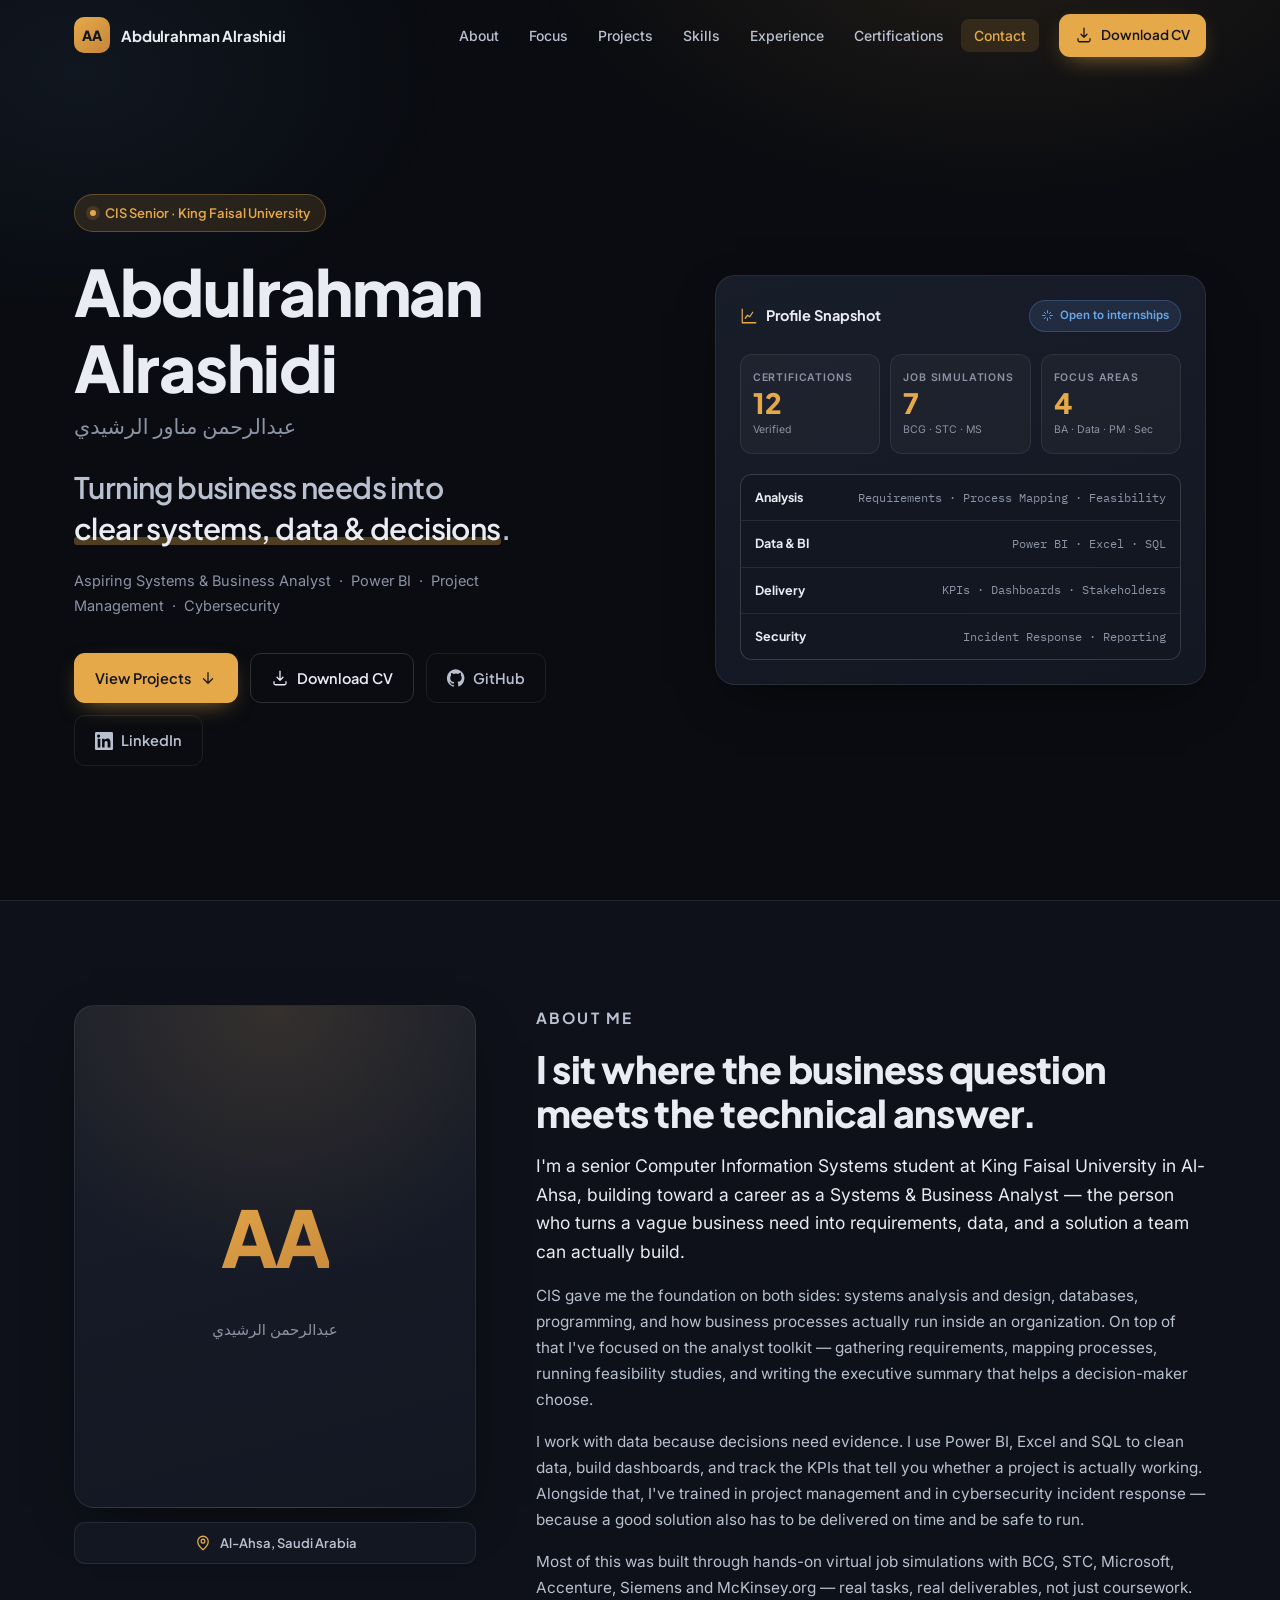
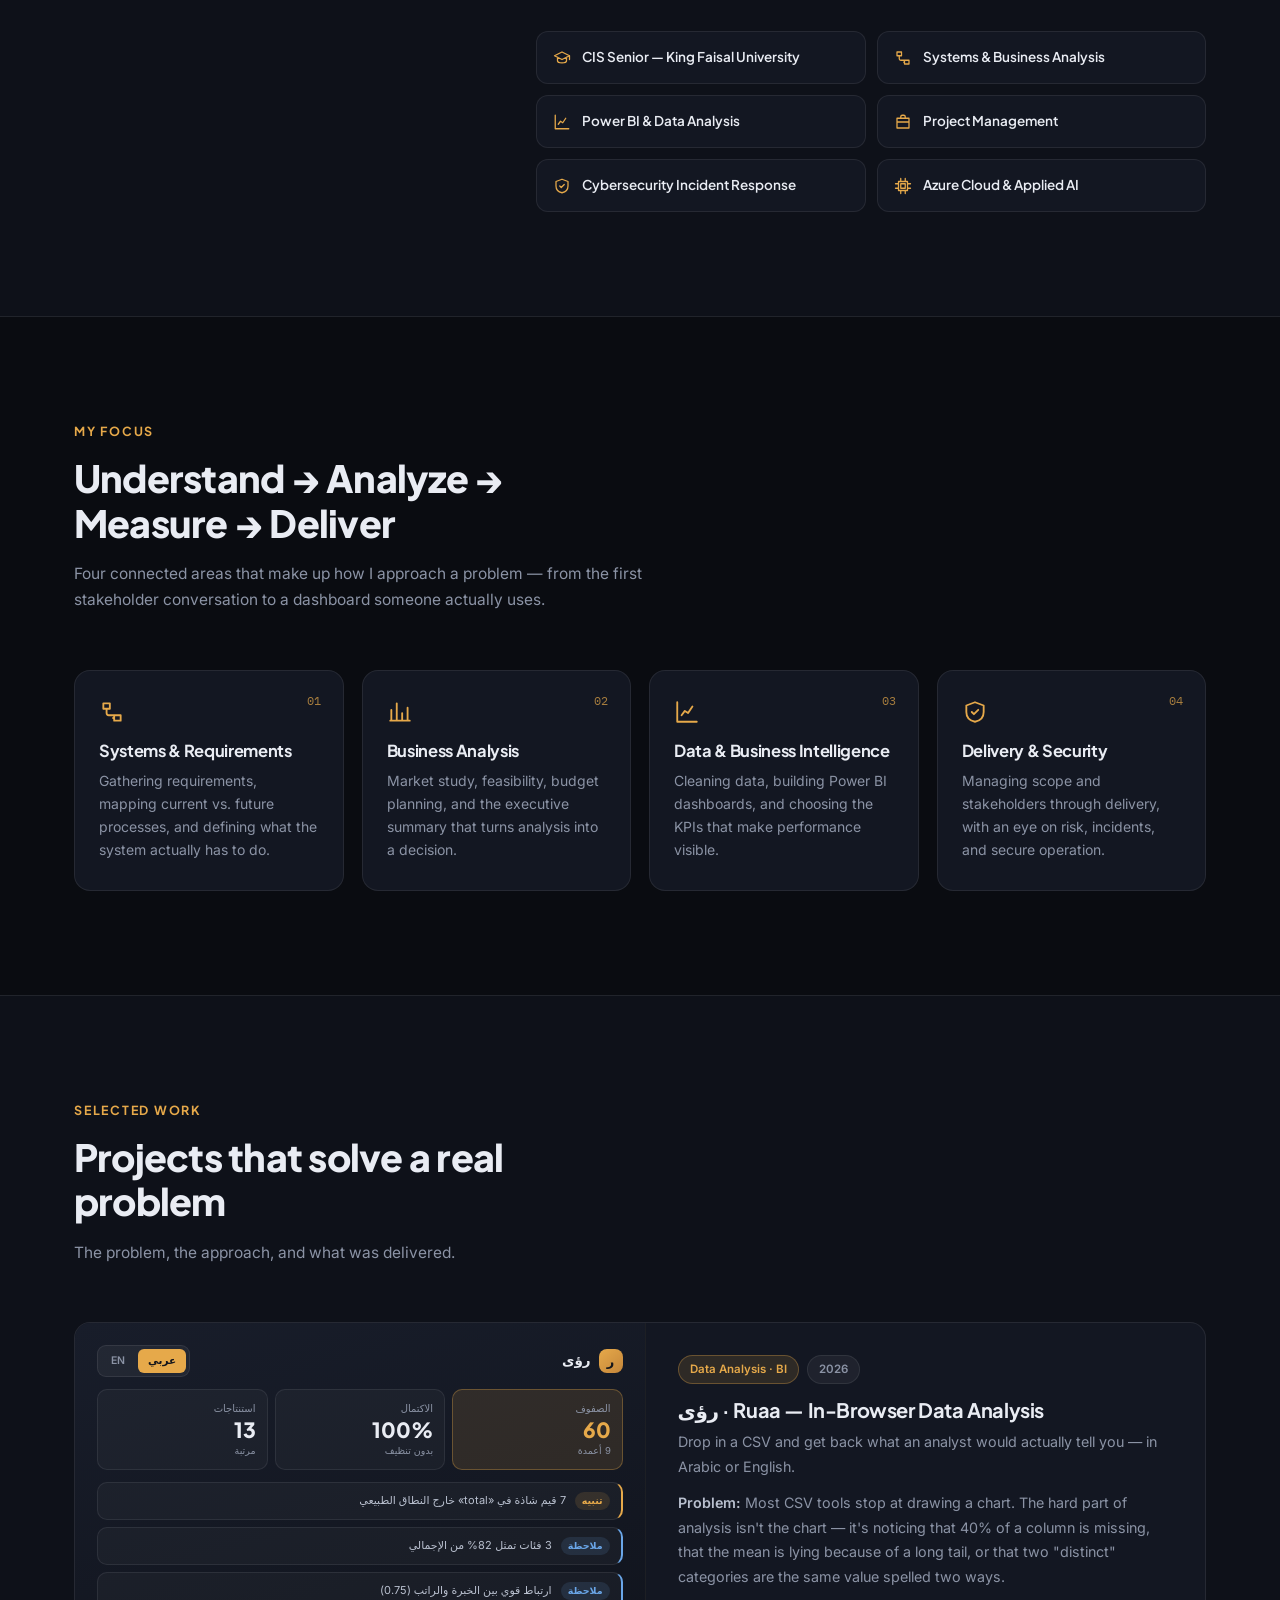
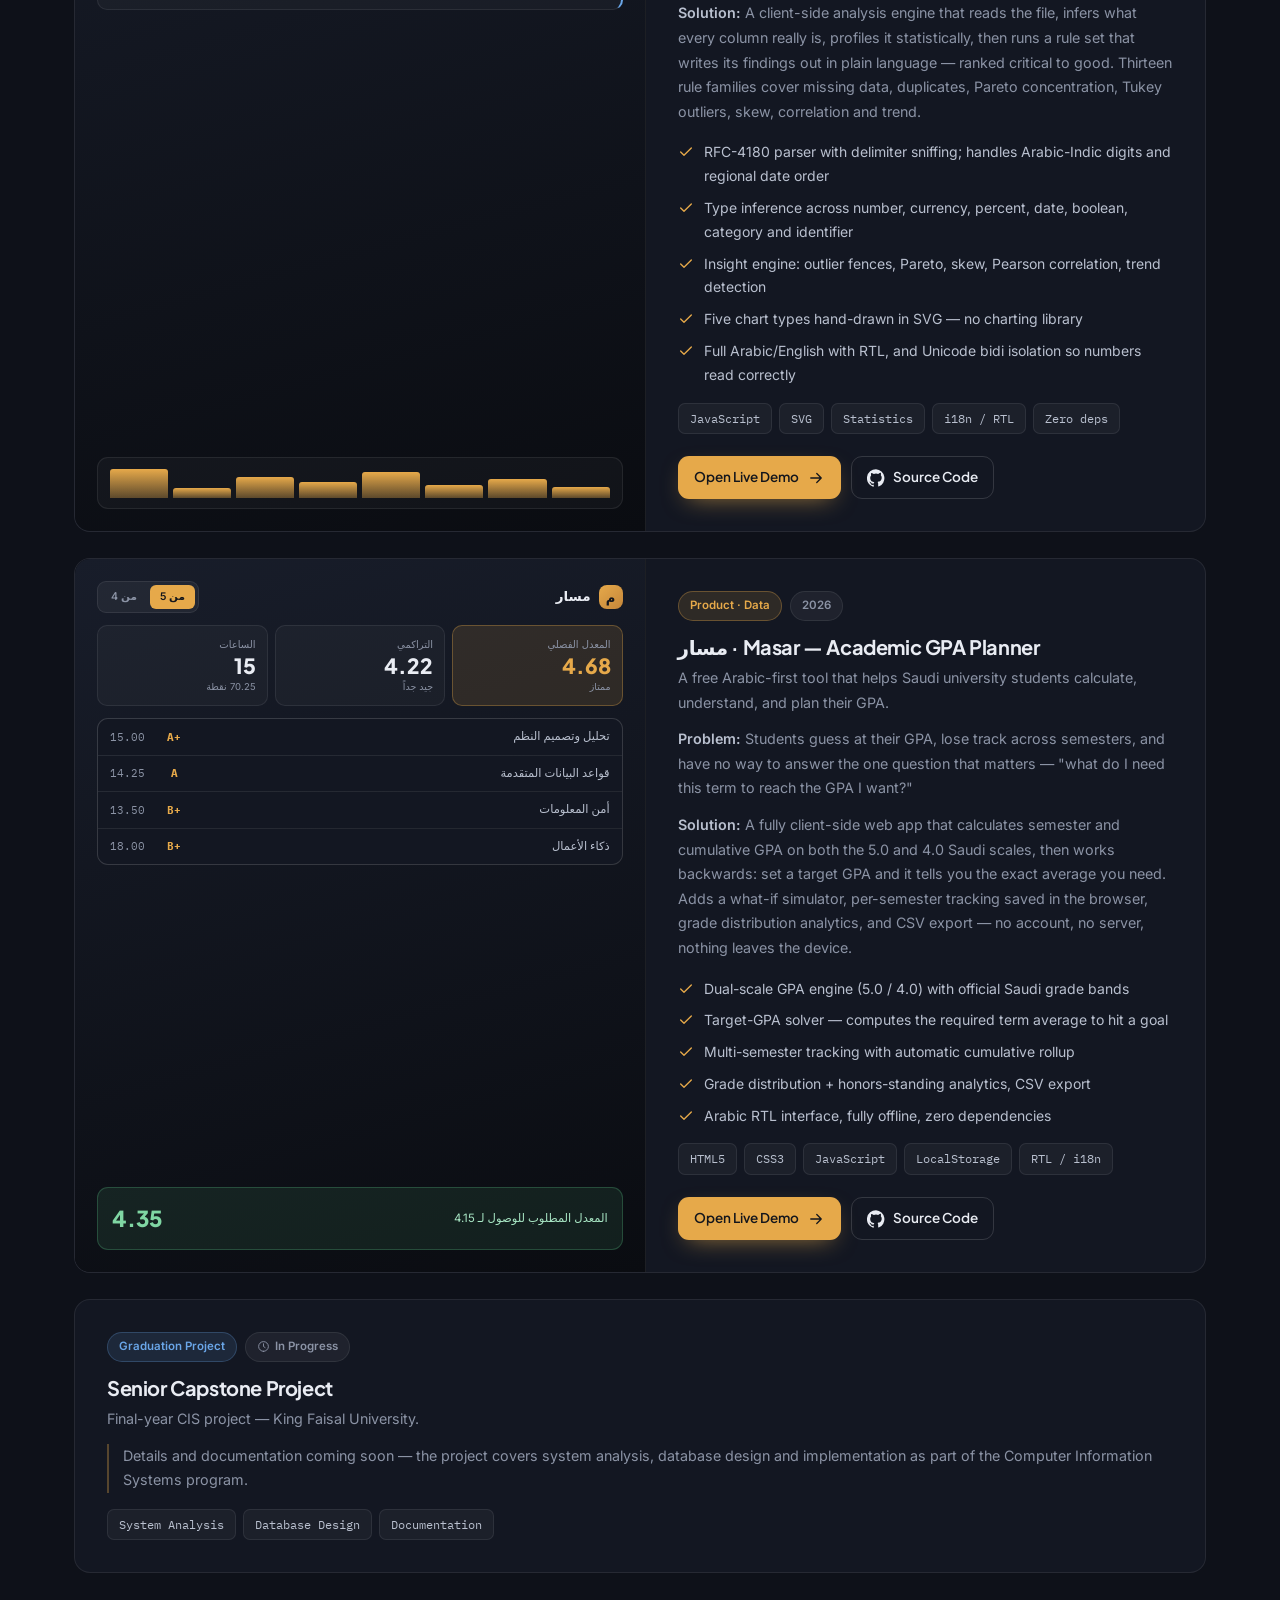
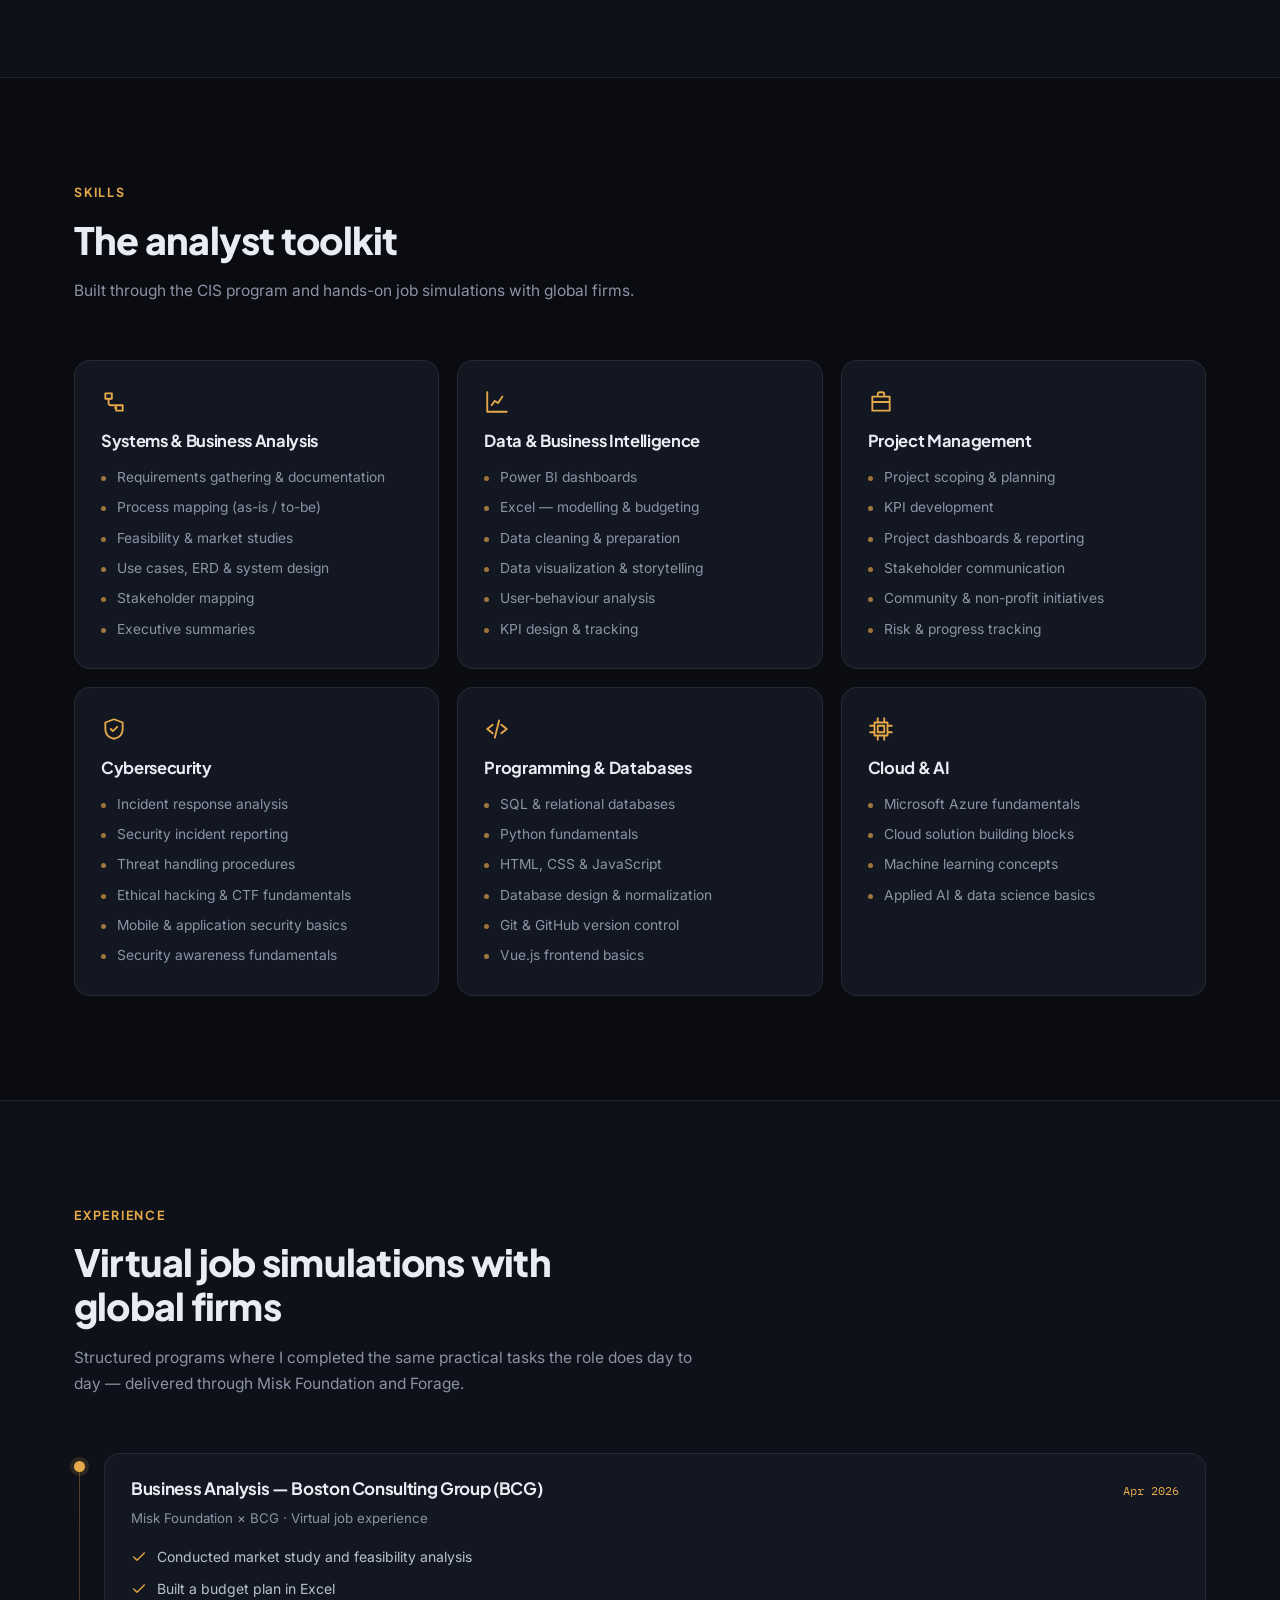
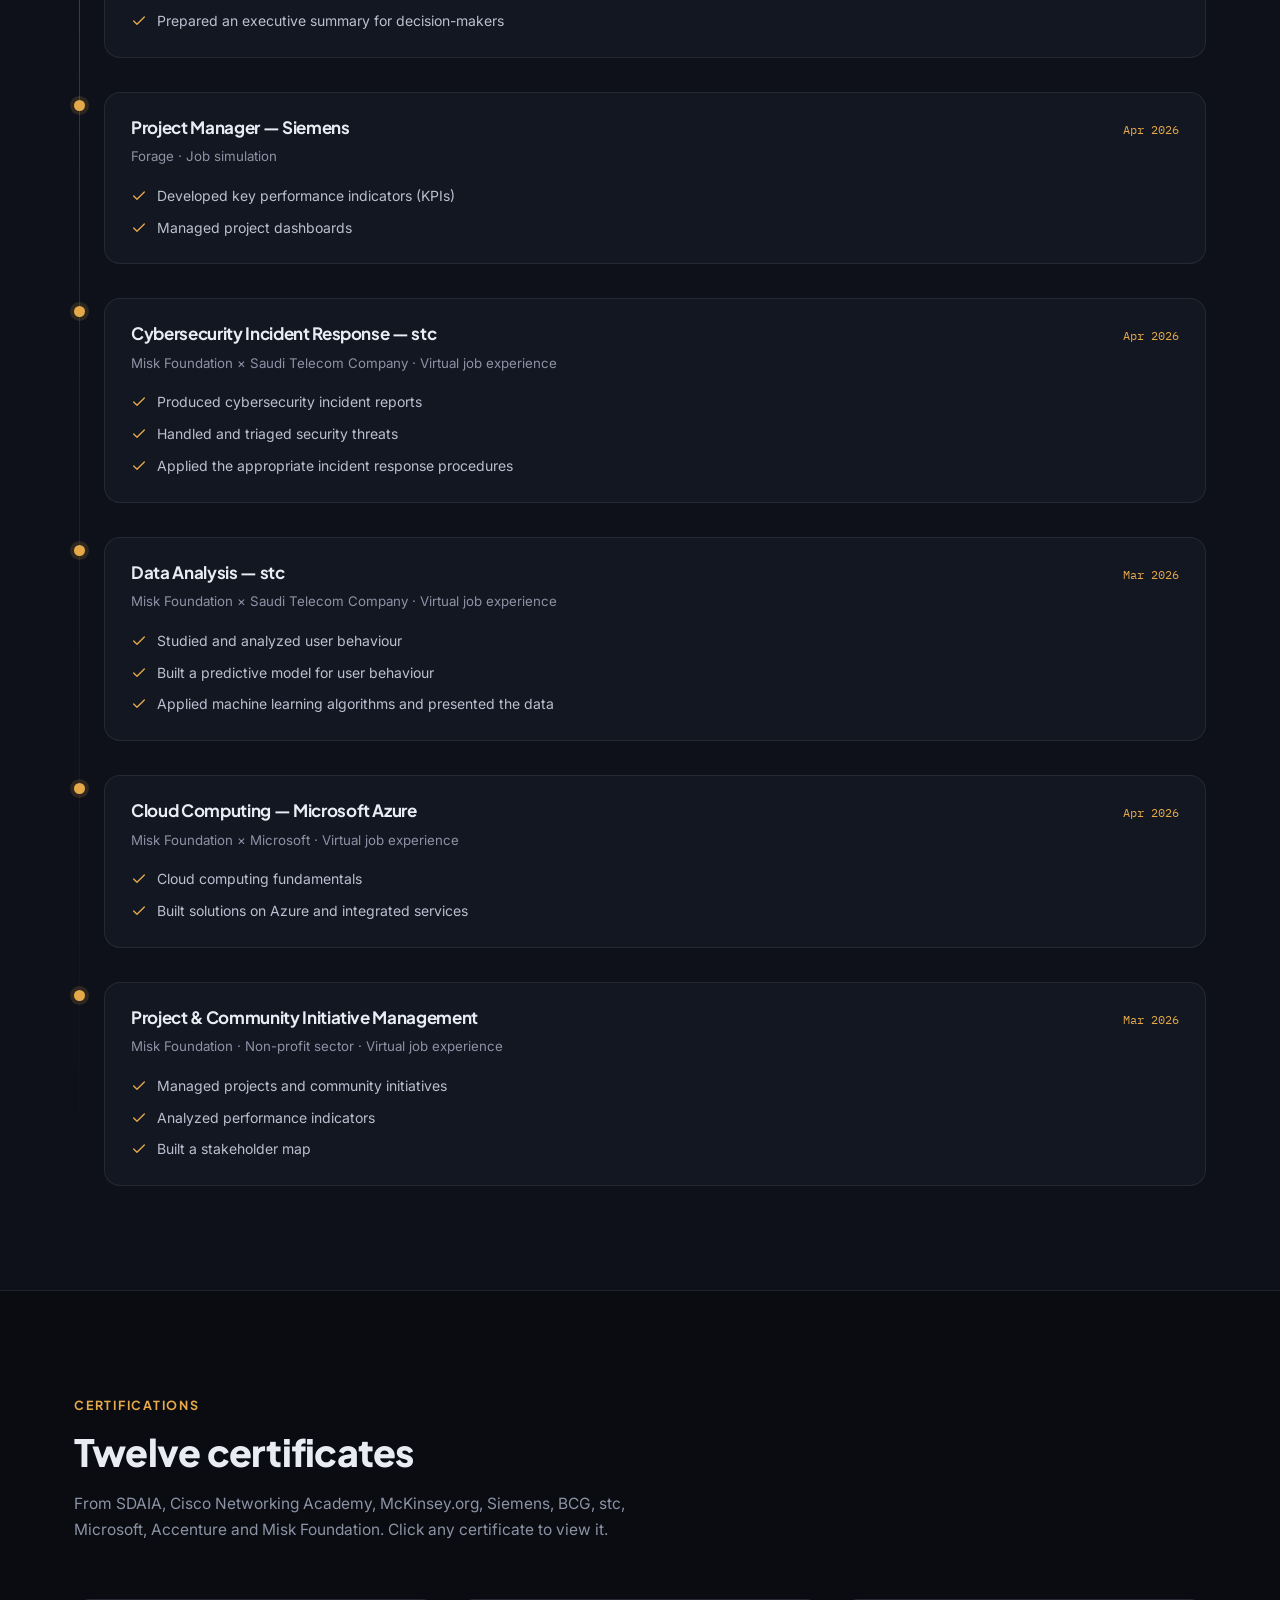
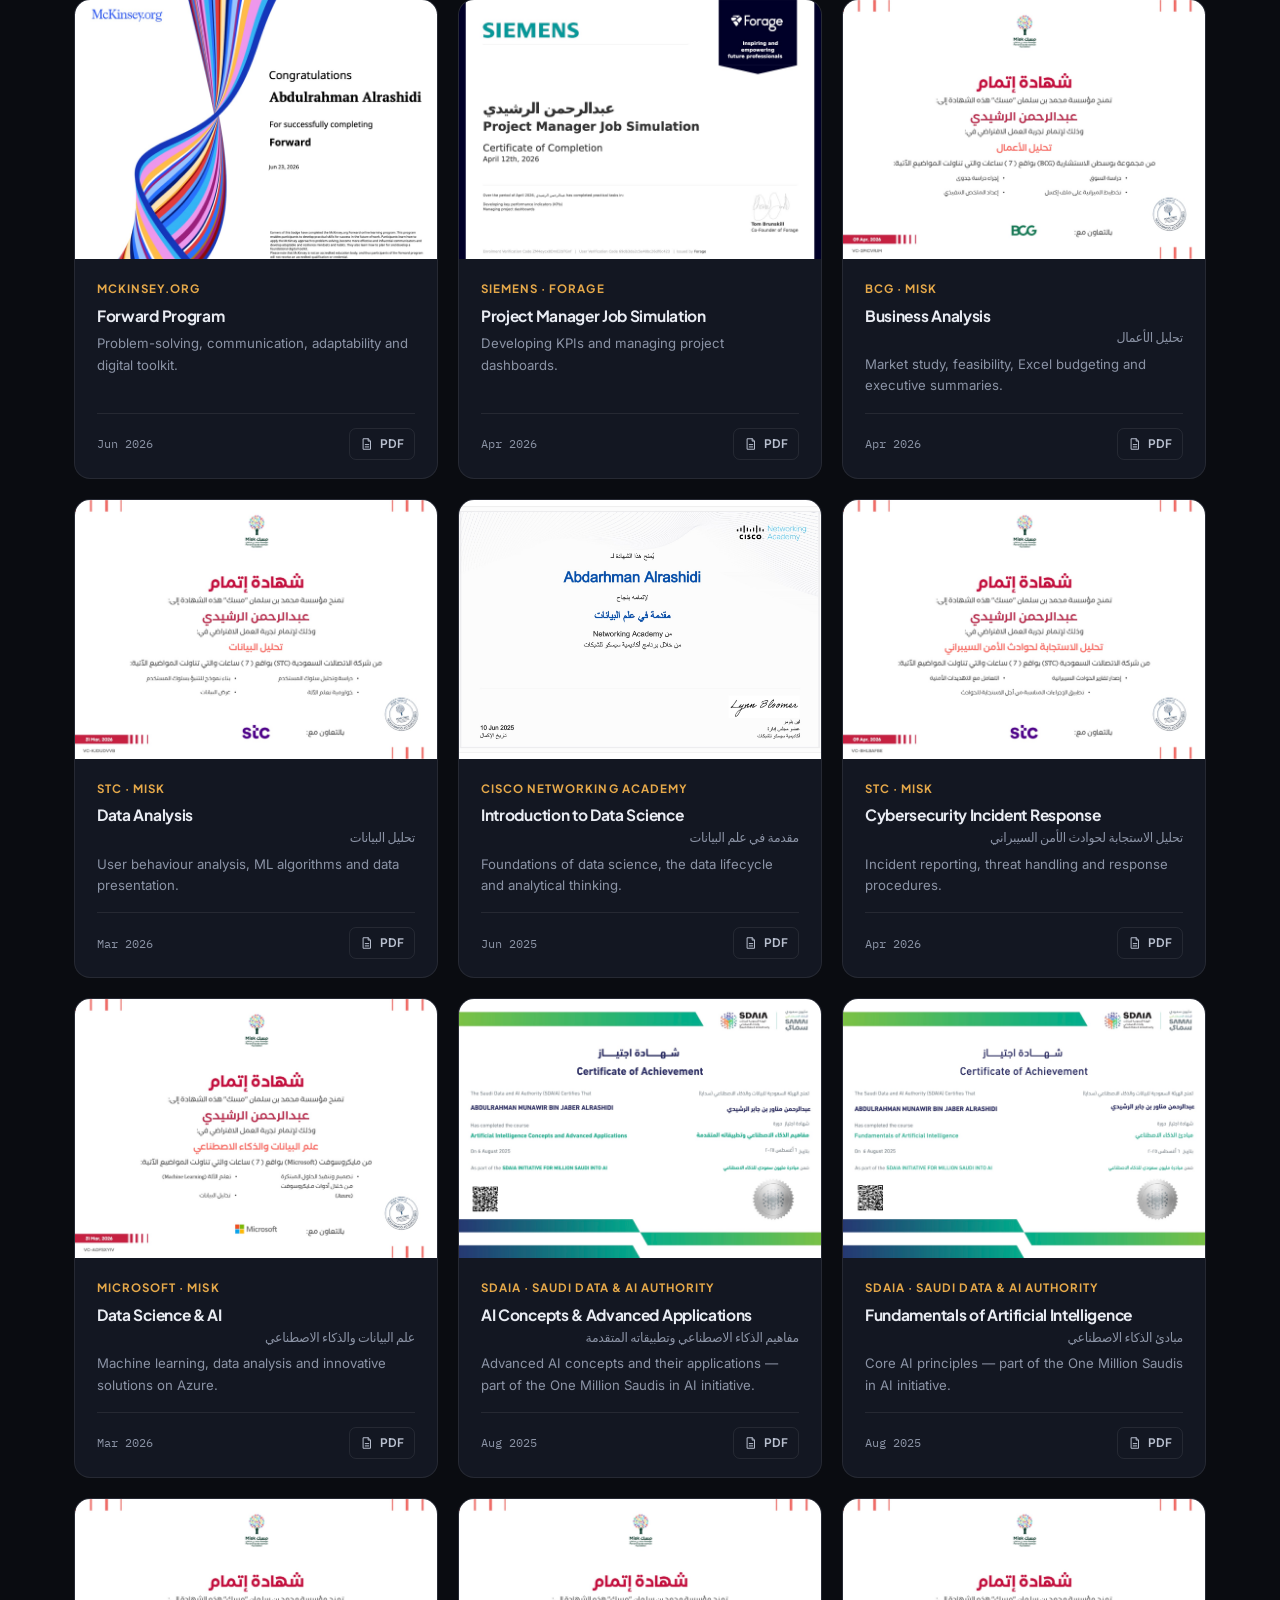
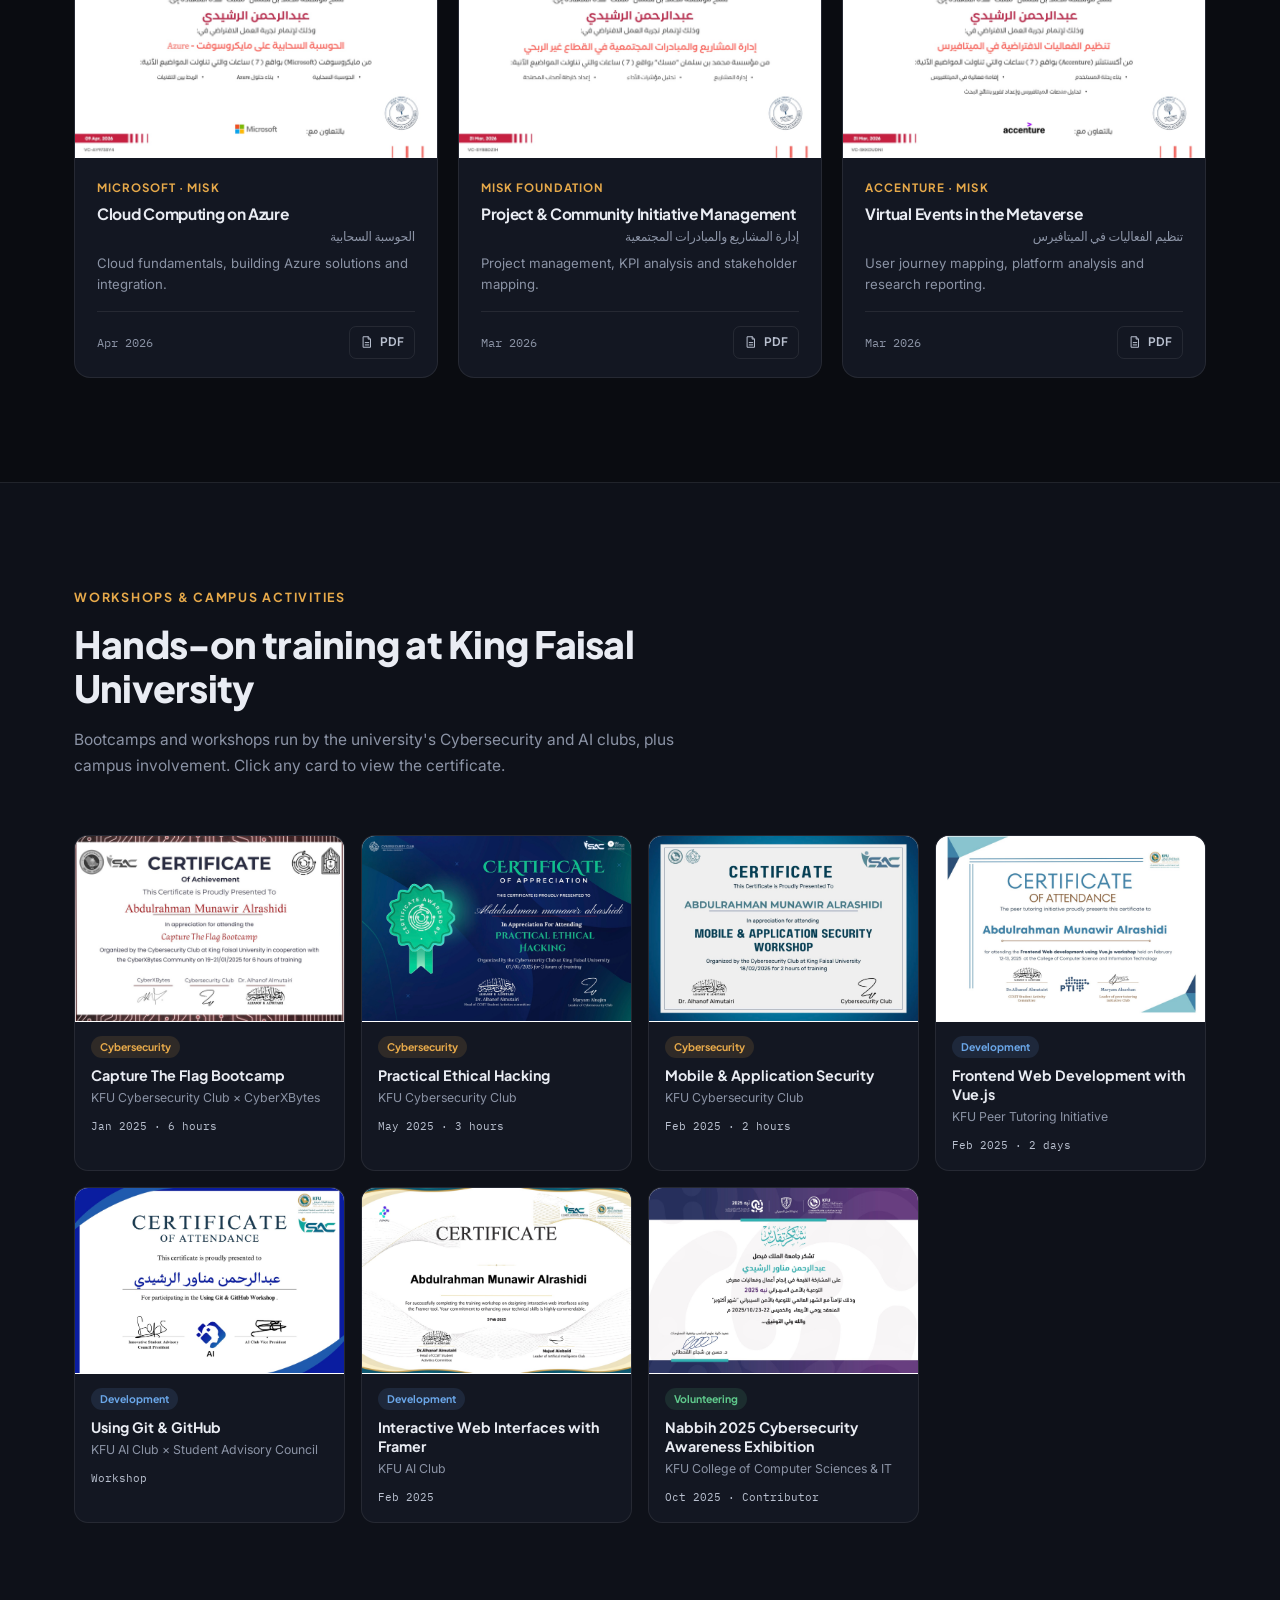
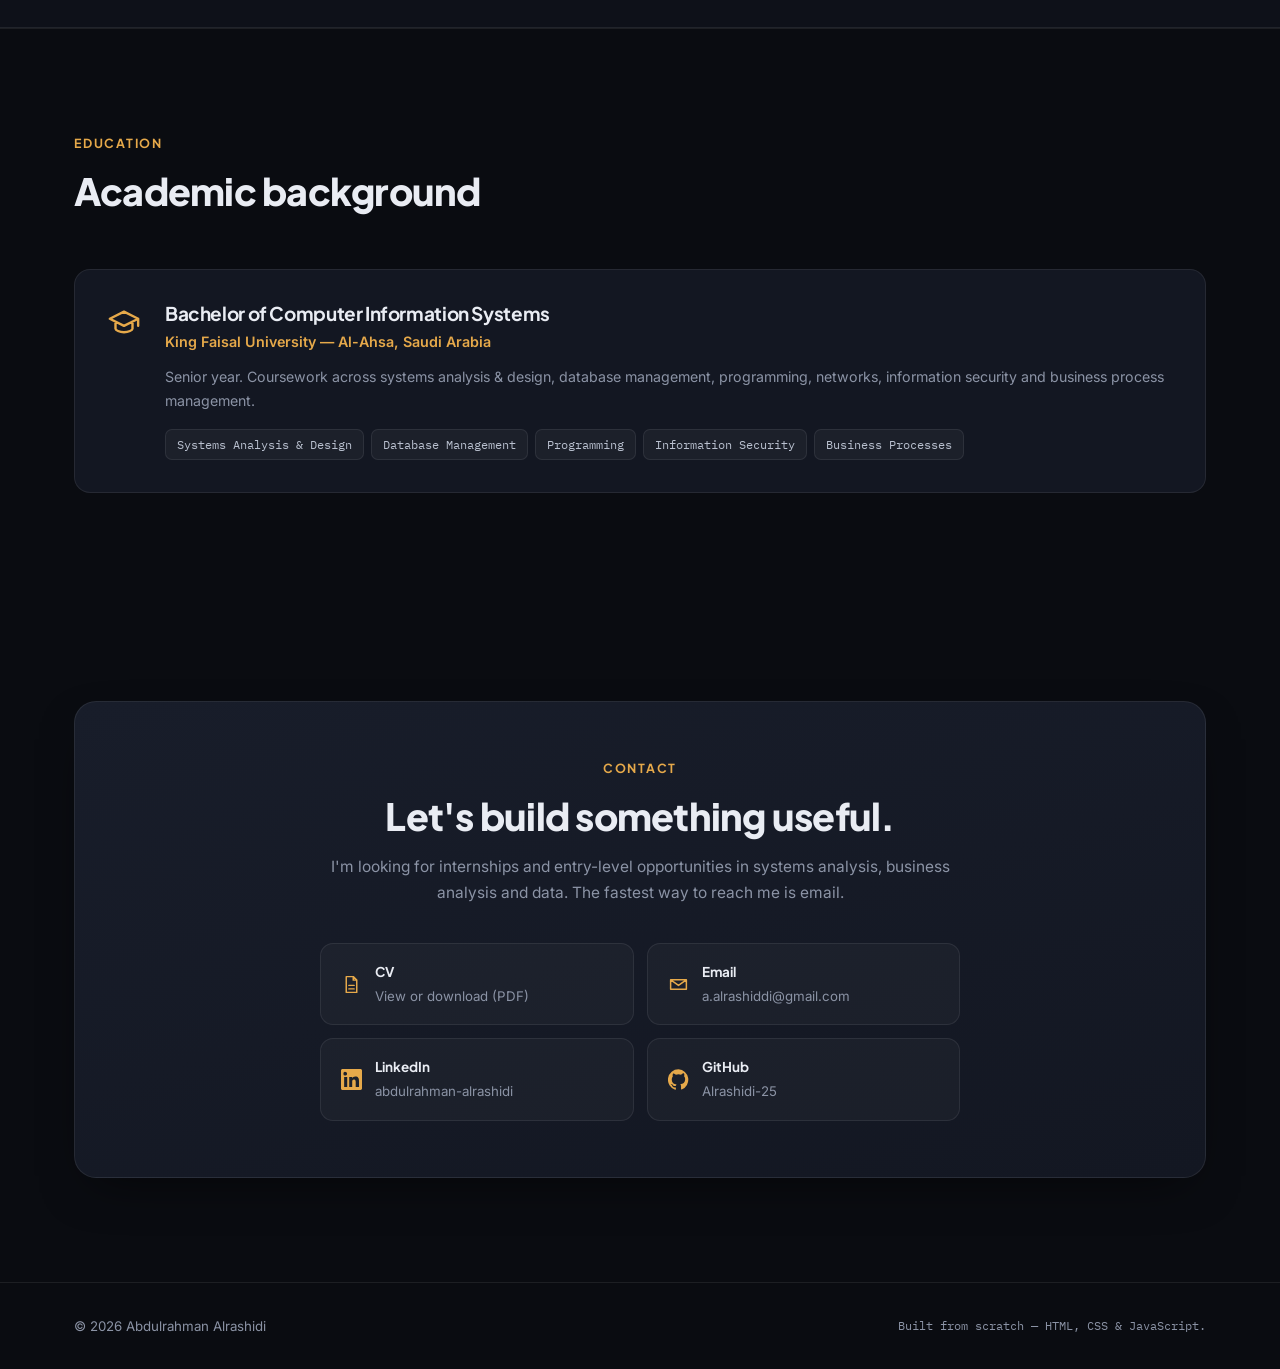
==== commit 80eed9b6: "Add SDAIA and Cisco certificates and a workshops section Adds three certificates (SDAIA AI Fundament" ====
--- a/index.html
+++ b/index.html
@@ -95,7 +95,7 @@
             <span class="dash-chip"><svg class="ic"><use href="#i-spark"/></svg> Open to internships</span>
           </div>
           <div class="kpi-row">
-            <div class="kpi"><span class="kpi-label">Certifications</span><span class="kpi-num" data-count="9">0</span><span class="kpi-trend">Verified</span></div>
+            <div class="kpi"><span class="kpi-label">Certifications</span><span class="kpi-num" data-count="12">0</span><span class="kpi-trend">Verified</span></div>
             <div class="kpi"><span class="kpi-label">Job Simulations</span><span class="kpi-num" data-count="7">0</span><span class="kpi-trend">BCG · STC · MS</span></div>
             <div class="kpi"><span class="kpi-label">Focus Areas</span><span class="kpi-num" data-count="4">0</span><span class="kpi-trend">BA · Data · PM · Sec</span></div>
           </div>
@@ -371,6 +371,8 @@
           <li>Incident response analysis</li>
           <li>Security incident reporting</li>
           <li>Threat handling procedures</li>
+          <li>Ethical hacking &amp; CTF fundamentals</li>
+          <li>Mobile &amp; application security basics</li>
           <li>Security awareness fundamentals</li>
         </ul>
       </div>
@@ -382,6 +384,8 @@
           <li>Python fundamentals</li>
           <li>HTML, CSS &amp; JavaScript</li>
           <li>Database design &amp; normalization</li>
+          <li>Git &amp; GitHub version control</li>
+          <li>Vue.js frontend basics</li>
         </ul>
       </div>
       <div class="skill-card" data-reveal>
@@ -492,8 +496,8 @@
   <div class="container">
     <div class="section-head" data-reveal>
       <p class="section-eyebrow">Certifications</p>
-      <h2 class="section-title">Nine verified certificates</h2>
-      <p class="section-intro">From McKinsey.org, Siemens, BCG, stc, Microsoft, Accenture and Misk Foundation. Click any certificate to view it.</p>
+      <h2 class="section-title">Twelve certificates</h2>
+      <p class="section-intro">From SDAIA, Cisco Networking Academy, McKinsey.org, Siemens, BCG, stc, Microsoft, Accenture and Misk Foundation. Click any certificate to view it.</p>
     </div>
 
     <div class="cert-grid">
@@ -551,6 +555,19 @@
       </article>
 
       <article class="cert" data-reveal>
+        <button type="button" class="cert-shot" data-cert="assets/certs/cisco-intro-data-science.jpg" aria-label="View Cisco Introduction to Data Science certificate">
+          <img src="assets/certs/cisco-intro-data-science.jpg" alt="Cisco Networking Academy Introduction to Data Science certificate" loading="lazy">
+          <span class="shot-zoom"><svg class="ic"><use href="#i-eye"/></svg> View</span>
+        </button>
+        <div class="cert-body">
+          <span class="cert-issuer">Cisco Networking Academy</span>
+          <h3>Introduction to Data Science <span class="ar" lang="ar" dir="rtl">مقدمة في علم البيانات</span></h3>
+          <p>Foundations of data science, the data lifecycle and analytical thinking.</p>
+          <div class="cert-foot"><span class="cert-date">Jun 2025</span><a href="assets/certs/pdf/cisco-intro-data-science.pdf" target="_blank" rel="noopener" class="cert-pdf"><svg class="ic"><use href="#i-doc"/></svg> PDF</a></div>
+        </div>
+      </article>
+
+      <article class="cert" data-reveal>
         <button type="button" class="cert-shot" data-cert="assets/certs/misk-stc-cyber-incident-response.jpg" aria-label="View stc Cybersecurity Incident Response certificate">
           <img src="assets/certs/misk-stc-cyber-incident-response.jpg" alt="Misk and stc Cybersecurity Incident Response certificate" loading="lazy">
           <span class="shot-zoom"><svg class="ic"><use href="#i-eye"/></svg> View</span>
@@ -577,6 +594,32 @@
       </article>
 
       <article class="cert" data-reveal>
+        <button type="button" class="cert-shot" data-cert="assets/certs/sdaia-ai-advanced-applications.jpg" aria-label="View SDAIA AI Concepts and Advanced Applications certificate">
+          <img src="assets/certs/sdaia-ai-advanced-applications.jpg" alt="SDAIA Artificial Intelligence Concepts and Advanced Applications certificate" loading="lazy">
+          <span class="shot-zoom"><svg class="ic"><use href="#i-eye"/></svg> View</span>
+        </button>
+        <div class="cert-body">
+          <span class="cert-issuer">SDAIA · Saudi Data &amp; AI Authority</span>
+          <h3>AI Concepts &amp; Advanced Applications <span class="ar" lang="ar" dir="rtl">مفاهيم الذكاء الاصطناعي وتطبيقاته المتقدمة</span></h3>
+          <p>Advanced AI concepts and their applications — part of the One Million Saudis in AI initiative.</p>
+          <div class="cert-foot"><span class="cert-date">Aug 2025</span><a href="assets/certs/pdf/sdaia-ai-advanced-applications.pdf" target="_blank" rel="noopener" class="cert-pdf"><svg class="ic"><use href="#i-doc"/></svg> PDF</a></div>
+        </div>
+      </article>
+
+      <article class="cert" data-reveal>
+        <button type="button" class="cert-shot" data-cert="assets/certs/sdaia-ai-fundamentals.jpg" aria-label="View SDAIA Fundamentals of Artificial Intelligence certificate">
+          <img src="assets/certs/sdaia-ai-fundamentals.jpg" alt="SDAIA Fundamentals of Artificial Intelligence certificate" loading="lazy">
+          <span class="shot-zoom"><svg class="ic"><use href="#i-eye"/></svg> View</span>
+        </button>
+        <div class="cert-body">
+          <span class="cert-issuer">SDAIA · Saudi Data &amp; AI Authority</span>
+          <h3>Fundamentals of Artificial Intelligence <span class="ar" lang="ar" dir="rtl">مبادئ الذكاء الاصطناعي</span></h3>
+          <p>Core AI principles — part of the One Million Saudis in AI initiative.</p>
+          <div class="cert-foot"><span class="cert-date">Aug 2025</span><a href="assets/certs/pdf/sdaia-ai-fundamentals.pdf" target="_blank" rel="noopener" class="cert-pdf"><svg class="ic"><use href="#i-doc"/></svg> PDF</a></div>
+        </div>
+      </article>
+
+      <article class="cert" data-reveal>
         <button type="button" class="cert-shot" data-cert="assets/certs/misk-microsoft-azure-cloud.jpg" aria-label="View Microsoft Azure Cloud Computing certificate">
           <img src="assets/certs/misk-microsoft-azure-cloud.jpg" alt="Misk and Microsoft Azure Cloud Computing certificate" loading="lazy">
           <span class="shot-zoom"><svg class="ic"><use href="#i-eye"/></svg> View</span>
@@ -615,6 +658,89 @@
         </div>
       </article>
 
+    </div>
+  </div>
+</section>
+
+<!-- ============ WORKSHOPS ============ -->
+<section id="workshops">
+  <div class="container">
+    <div class="section-head" data-reveal>
+      <p class="section-eyebrow">Workshops &amp; Campus Activities</p>
+      <h2 class="section-title">Hands-on training at King Faisal University</h2>
+      <p class="section-intro">Bootcamps and workshops run by the university's Cybersecurity and AI clubs, plus campus involvement. Click any card to view the certificate.</p>
+    </div>
+
+    <div class="ws-grid">
+      <button type="button" class="ws" data-cert="assets/certs/workshops/kfu-ctf-bootcamp.jpg" data-reveal>
+        <img src="assets/certs/workshops/kfu-ctf-bootcamp.jpg" alt="Capture The Flag Bootcamp certificate" loading="lazy">
+        <span class="ws-body">
+          <span class="ws-tag">Cybersecurity</span>
+          <strong>Capture The Flag Bootcamp</strong>
+          <span class="ws-org">KFU Cybersecurity Club × CyberXBytes</span>
+          <span class="ws-meta">Jan 2025 · 6 hours</span>
+        </span>
+      </button>
+
+      <button type="button" class="ws" data-cert="assets/certs/workshops/kfu-practical-ethical-hacking.jpg" data-reveal>
+        <img src="assets/certs/workshops/kfu-practical-ethical-hacking.jpg" alt="Practical Ethical Hacking certificate" loading="lazy">
+        <span class="ws-body">
+          <span class="ws-tag">Cybersecurity</span>
+          <strong>Practical Ethical Hacking</strong>
+          <span class="ws-org">KFU Cybersecurity Club</span>
+          <span class="ws-meta">May 2025 · 3 hours</span>
+        </span>
+      </button>
+
+      <button type="button" class="ws" data-cert="assets/certs/workshops/kfu-mobile-app-security.jpg" data-reveal>
+        <img src="assets/certs/workshops/kfu-mobile-app-security.jpg" alt="Mobile and Application Security Workshop certificate" loading="lazy">
+        <span class="ws-body">
+          <span class="ws-tag">Cybersecurity</span>
+          <strong>Mobile &amp; Application Security</strong>
+          <span class="ws-org">KFU Cybersecurity Club</span>
+          <span class="ws-meta">Feb 2025 · 2 hours</span>
+        </span>
+      </button>
+
+      <button type="button" class="ws" data-cert="assets/certs/workshops/kfu-vuejs-frontend.jpg" data-reveal>
+        <img src="assets/certs/workshops/kfu-vuejs-frontend.jpg" alt="Frontend Web Development using Vue.js workshop certificate" loading="lazy">
+        <span class="ws-body">
+          <span class="ws-tag ws-tag-blue">Development</span>
+          <strong>Frontend Web Development with Vue.js</strong>
+          <span class="ws-org">KFU Peer Tutoring Initiative</span>
+          <span class="ws-meta">Feb 2025 · 2 days</span>
+        </span>
+      </button>
+
+      <button type="button" class="ws" data-cert="assets/certs/workshops/kfu-git-github.jpg" data-reveal>
+        <img src="assets/certs/workshops/kfu-git-github.jpg" alt="Using Git and GitHub workshop certificate" loading="lazy">
+        <span class="ws-body">
+          <span class="ws-tag ws-tag-blue">Development</span>
+          <strong>Using Git &amp; GitHub</strong>
+          <span class="ws-org">KFU AI Club × Student Advisory Council</span>
+          <span class="ws-meta">Workshop</span>
+        </span>
+      </button>
+
+      <button type="button" class="ws" data-cert="assets/certs/workshops/kfu-framer-web-interfaces.jpg" data-reveal>
+        <img src="assets/certs/workshops/kfu-framer-web-interfaces.jpg" alt="Interactive web interfaces with Framer workshop certificate" loading="lazy">
+        <span class="ws-body">
+          <span class="ws-tag ws-tag-blue">Development</span>
+          <strong>Interactive Web Interfaces with Framer</strong>
+          <span class="ws-org">KFU AI Club</span>
+          <span class="ws-meta">Feb 2025</span>
+        </span>
+      </button>
+
+      <button type="button" class="ws" data-cert="assets/certs/workshops/kfu-nabbih-2025.jpg" data-reveal>
+        <img src="assets/certs/workshops/kfu-nabbih-2025.jpg" alt="Nabbih 2025 Cybersecurity Awareness Exhibition certificate of appreciation" loading="lazy">
+        <span class="ws-body">
+          <span class="ws-tag ws-tag-green">Volunteering</span>
+          <strong>Nabbih 2025 Cybersecurity Awareness Exhibition</strong>
+          <span class="ws-org">KFU College of Computer Sciences &amp; IT</span>
+          <span class="ws-meta">Oct 2025 · Contributor</span>
+        </span>
+      </button>
     </div>
   </div>
 </section>
--- a/style.css
+++ b/style.css
@@ -508,7 +508,32 @@
 /* ==========================================================================
    EDUCATION
    ========================================================================== */
-#education{background:var(--bg-2);border-block:1px solid var(--border)}
+/* ==========================================================================
+   WORKSHOPS
+   ========================================================================== */
+#workshops{background:var(--bg-2);border-block:1px solid var(--border)}
+.ws-grid{display:grid;grid-template-columns:repeat(auto-fill,minmax(250px,1fr));gap:16px}
+.ws-grid > *{min-width:0}
+.ws{
+  display:flex;flex-direction:column;text-align:left;padding:0;cursor:zoom-in;
+  background:var(--surface);border:1px solid var(--border);border-radius:14px;overflow:hidden;
+  color:inherit;font:inherit;transition:border-color .25s,transform .25s;
+}
+.ws:hover{border-color:var(--accent-line);transform:translateY(-3px)}
+.ws img{width:100%;aspect-ratio:1.45/1;object-fit:cover;background:#fff;border-bottom:1px solid var(--border)}
+.ws-body{display:flex;flex-direction:column;gap:3px;padding:14px 16px 16px}
+.ws-tag{
+  align-self:flex-start;margin-bottom:5px;padding:2px 9px;border-radius:999px;
+  font-size:10.5px;font-weight:700;font-family:var(--font-display);
+  background:var(--accent-soft);color:var(--accent);
+}
+.ws-tag-blue{background:var(--blue-soft);color:var(--blue)}
+.ws-tag-green{background:rgba(95,201,140,.12);color:#5fc98c}
+.ws-body strong{font-family:var(--font-display);font-size:14.3px;line-height:1.35;color:var(--text)}
+.ws-org{font-size:12.3px;color:var(--muted)}
+.ws-meta{font-family:var(--font-mono);font-size:11.3px;color:var(--text-2);margin-top:4px}
+
+#education{border-top:1px solid var(--border)}
 .edu-card{
   display:flex;gap:24px;align-items:flex-start;
   background:var(--surface);border:1px solid var(--border);border-radius:var(--radius);padding:32px;
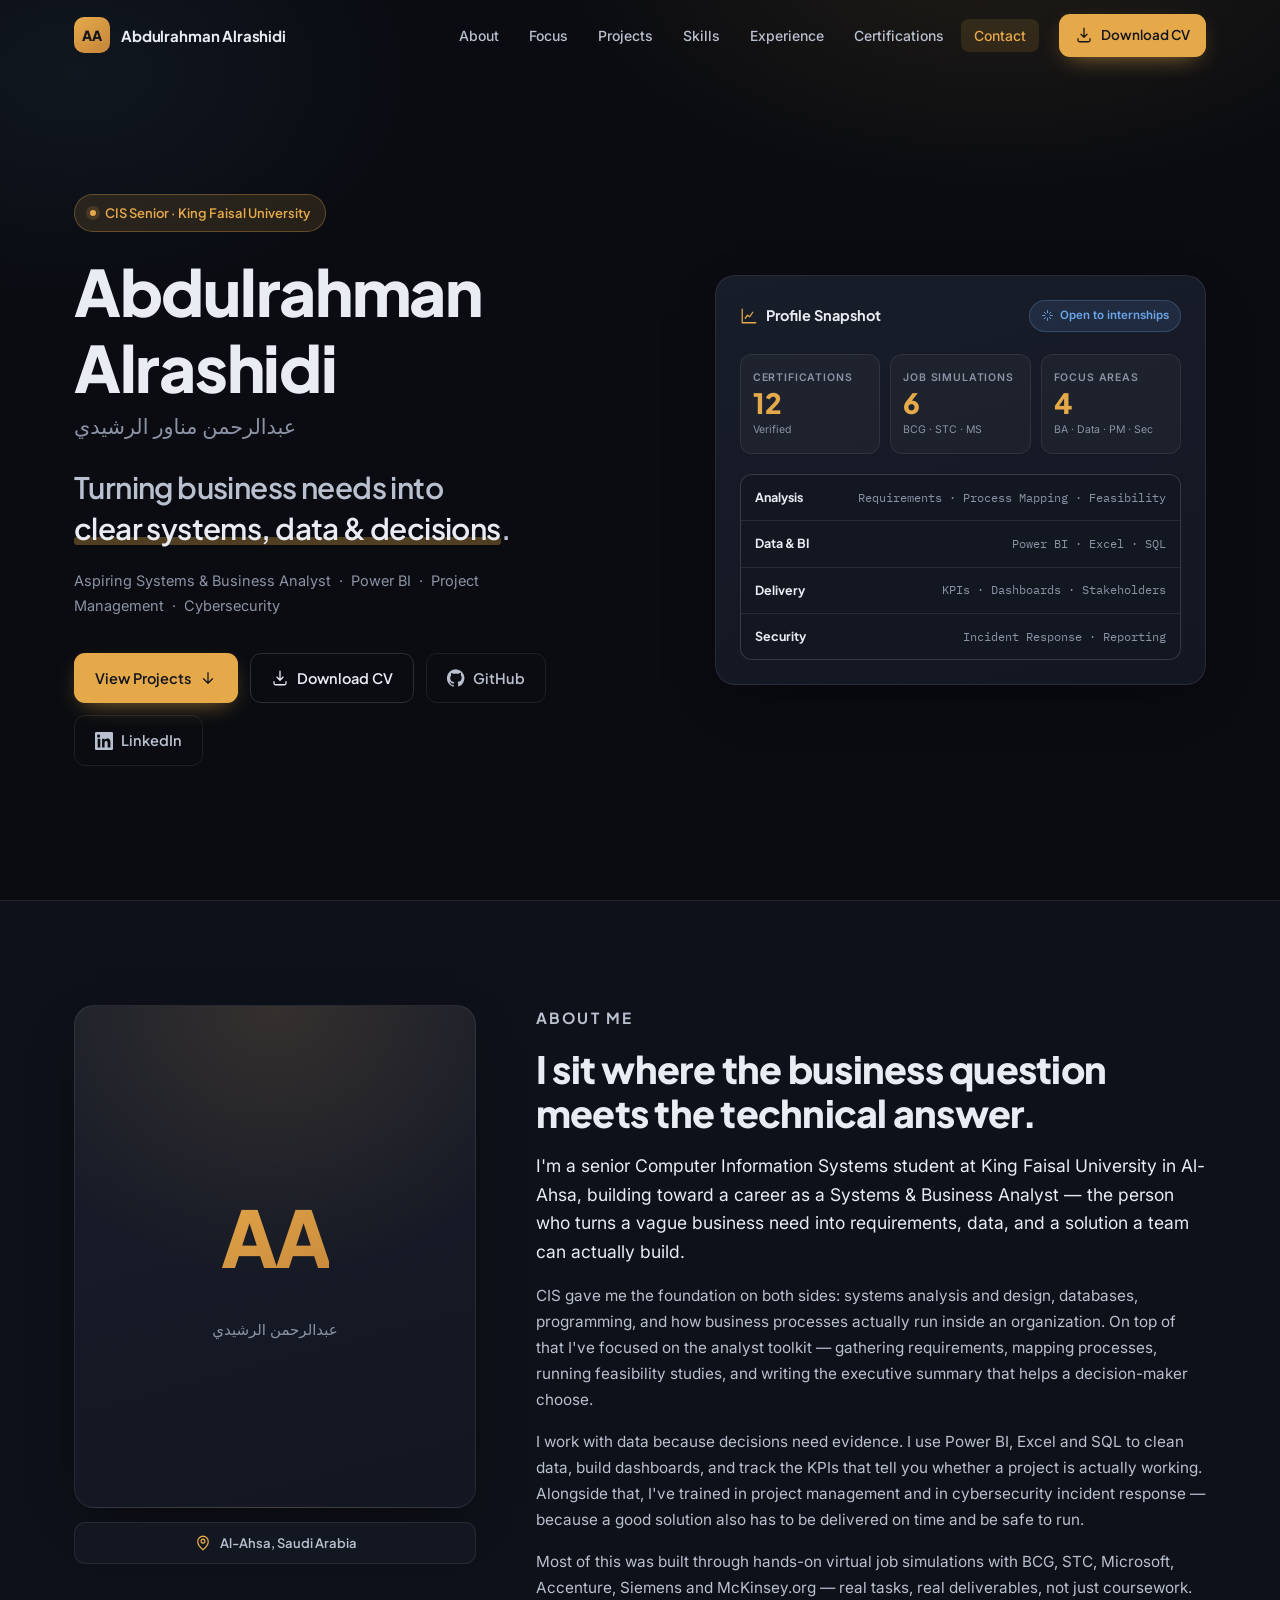
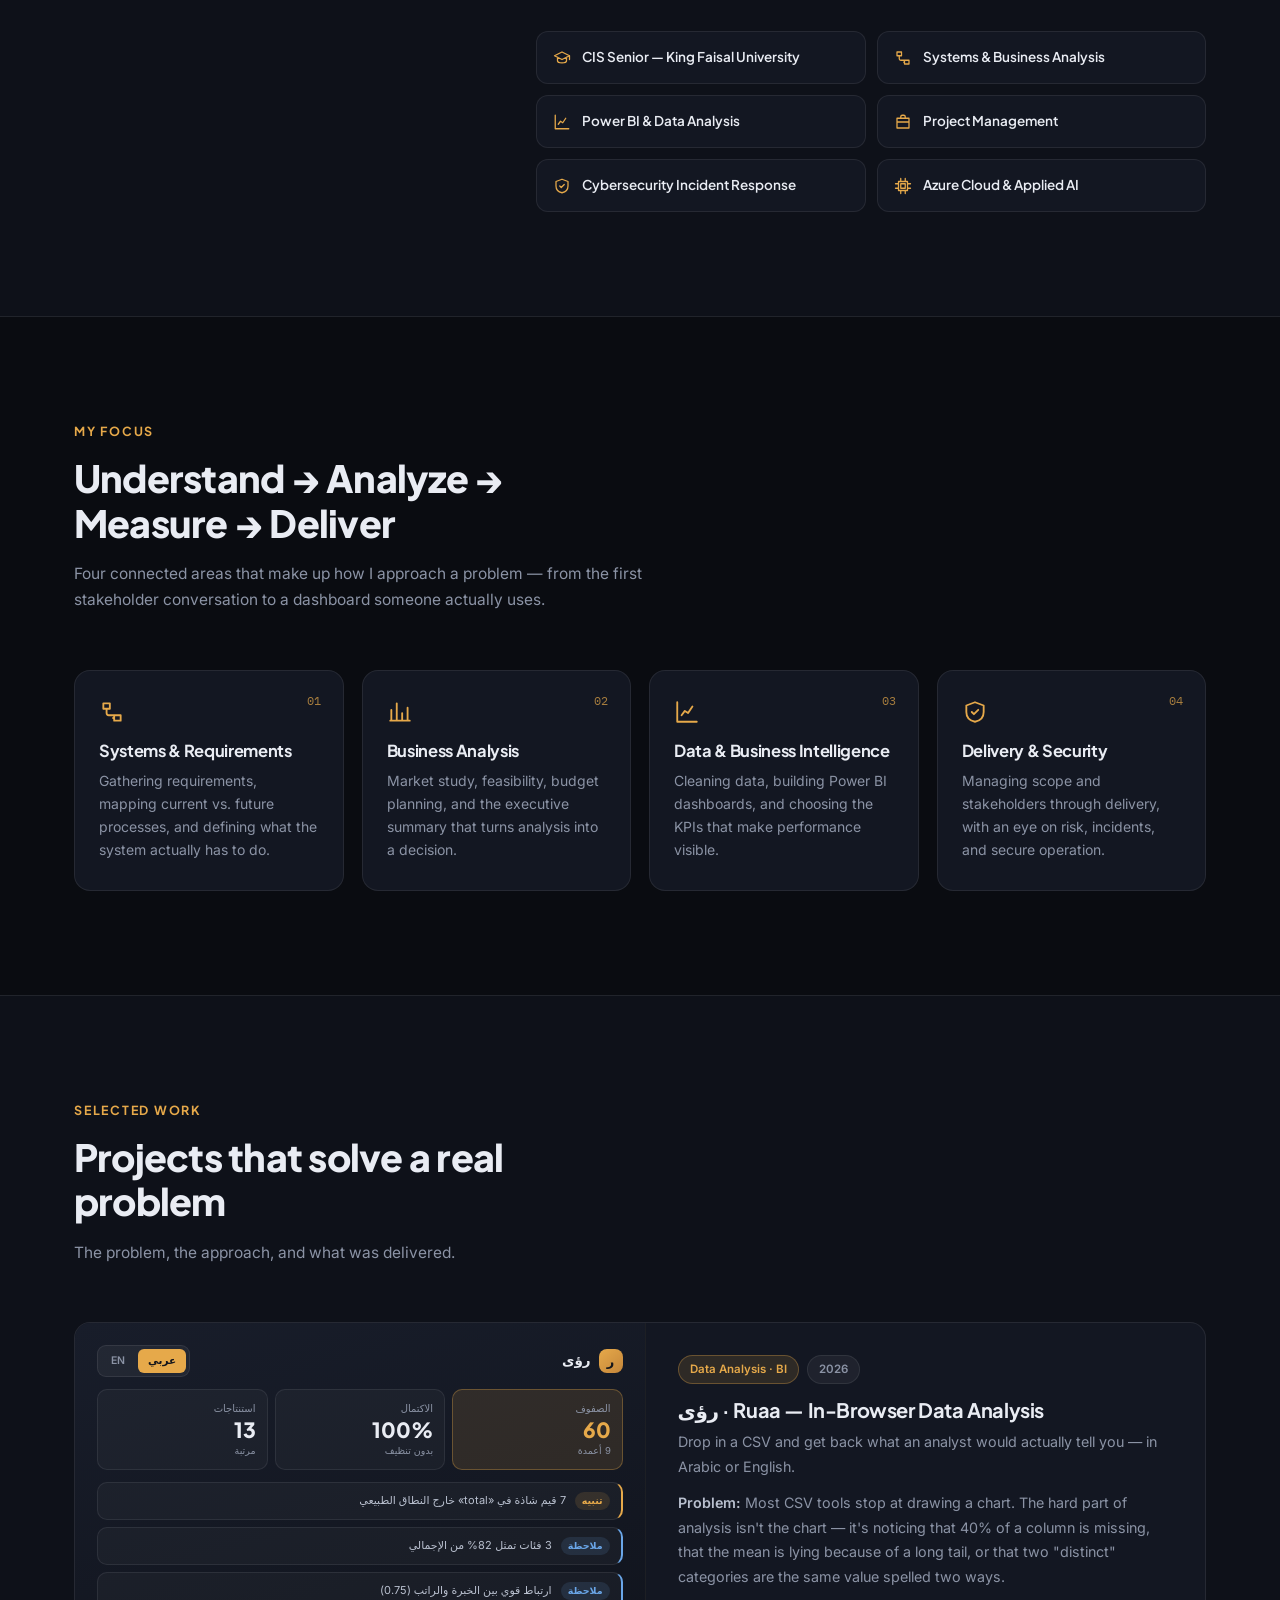
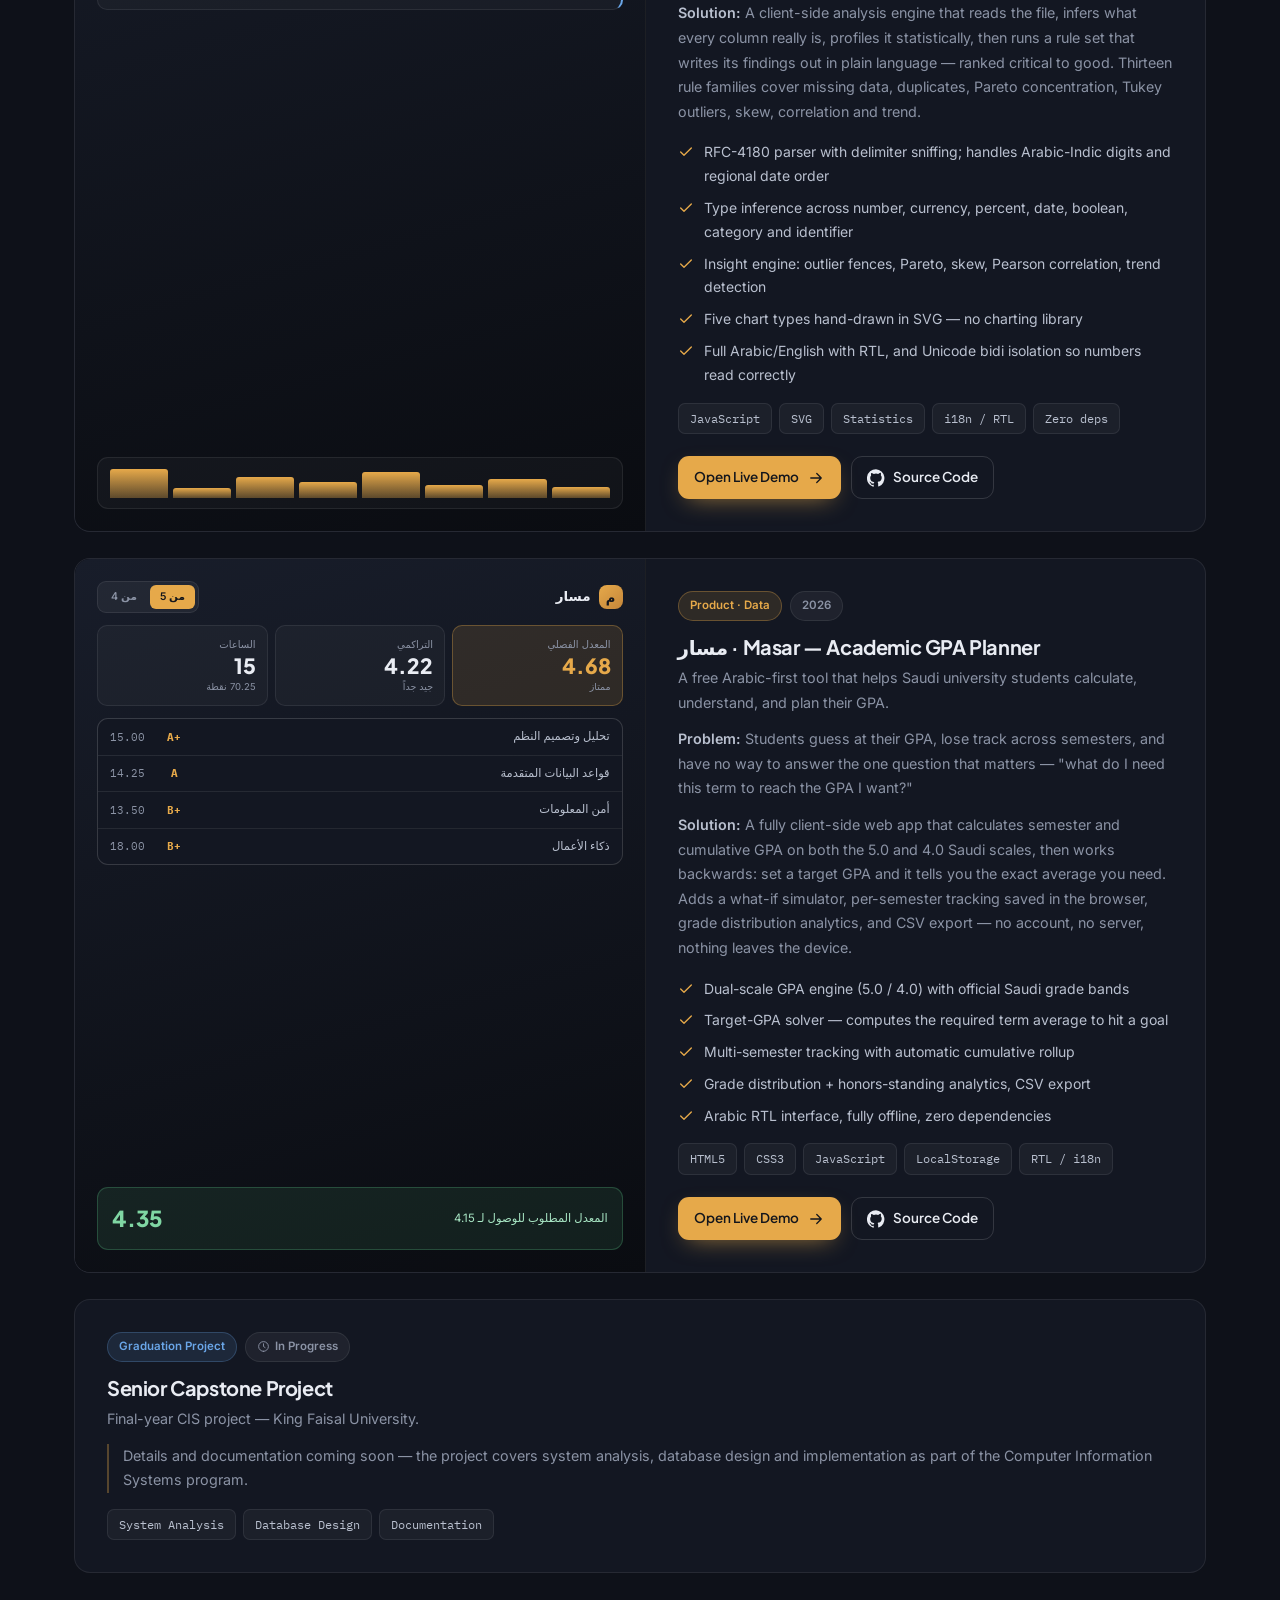
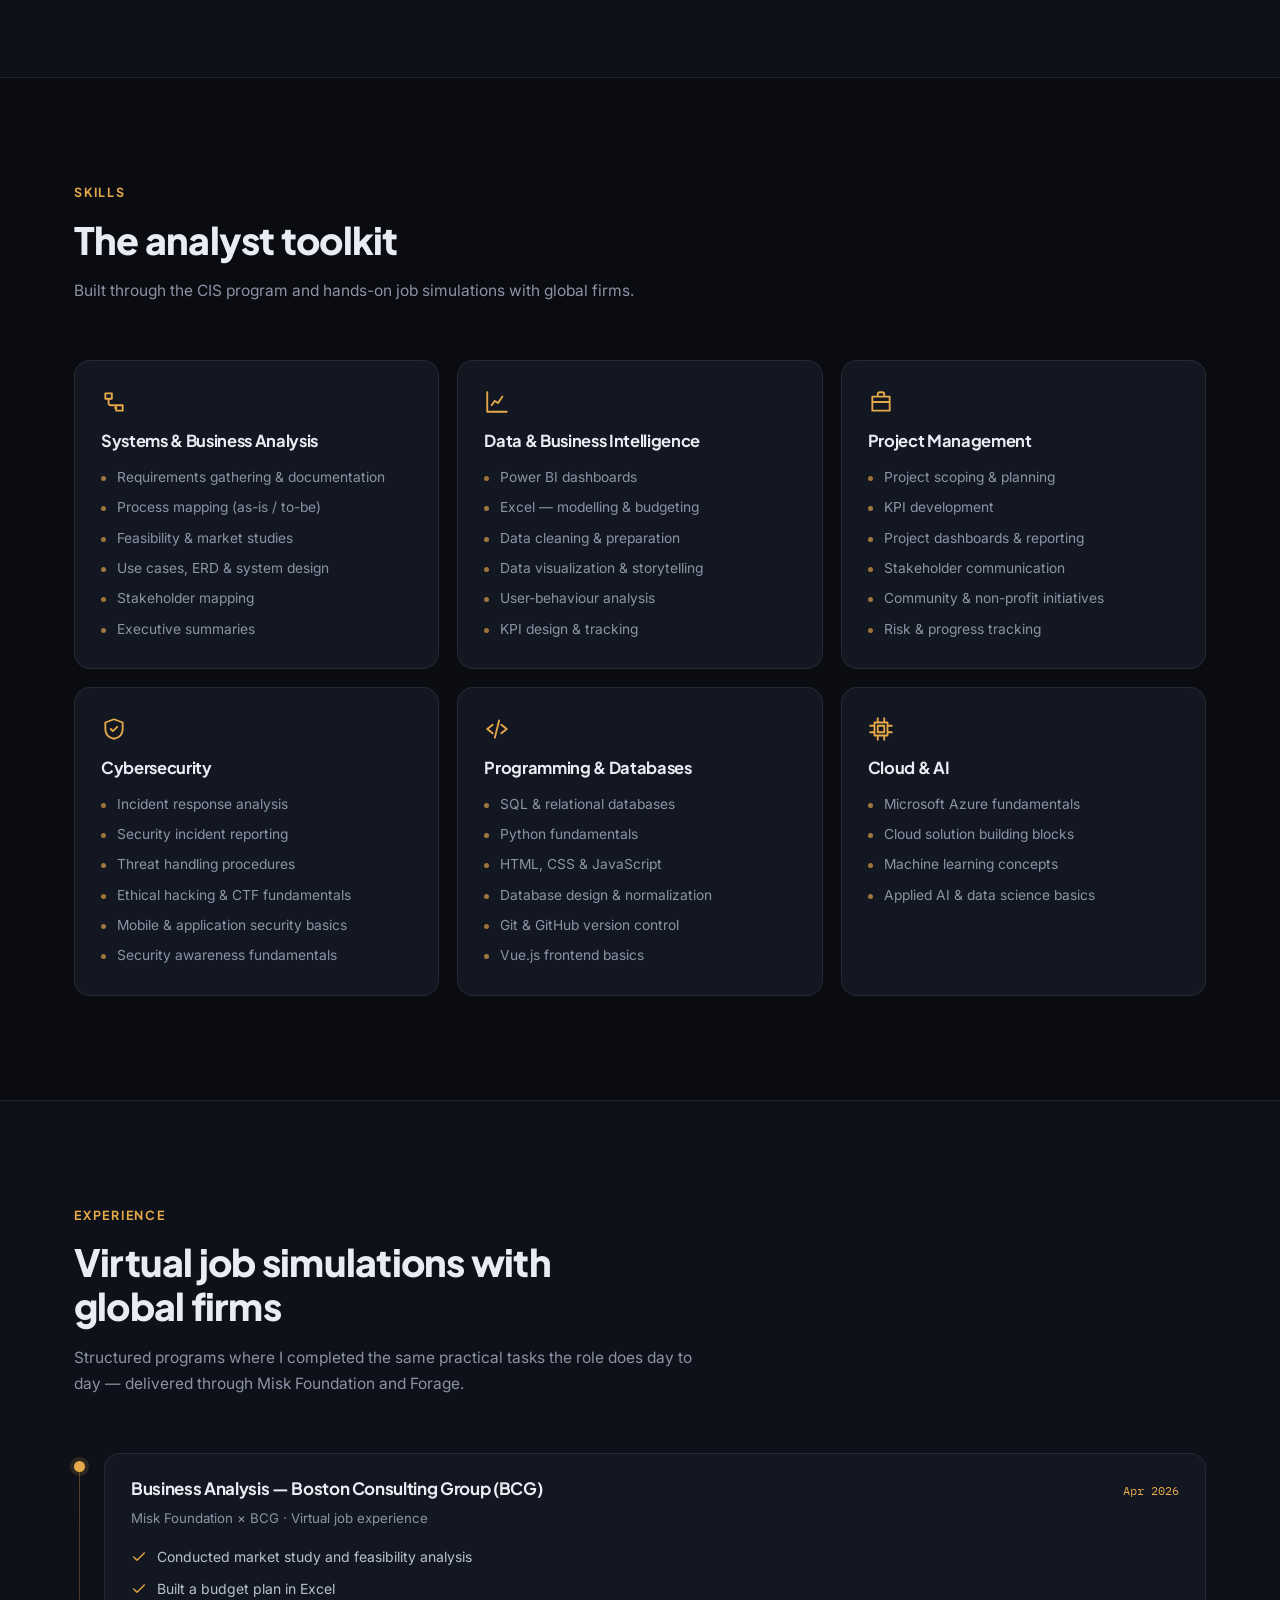
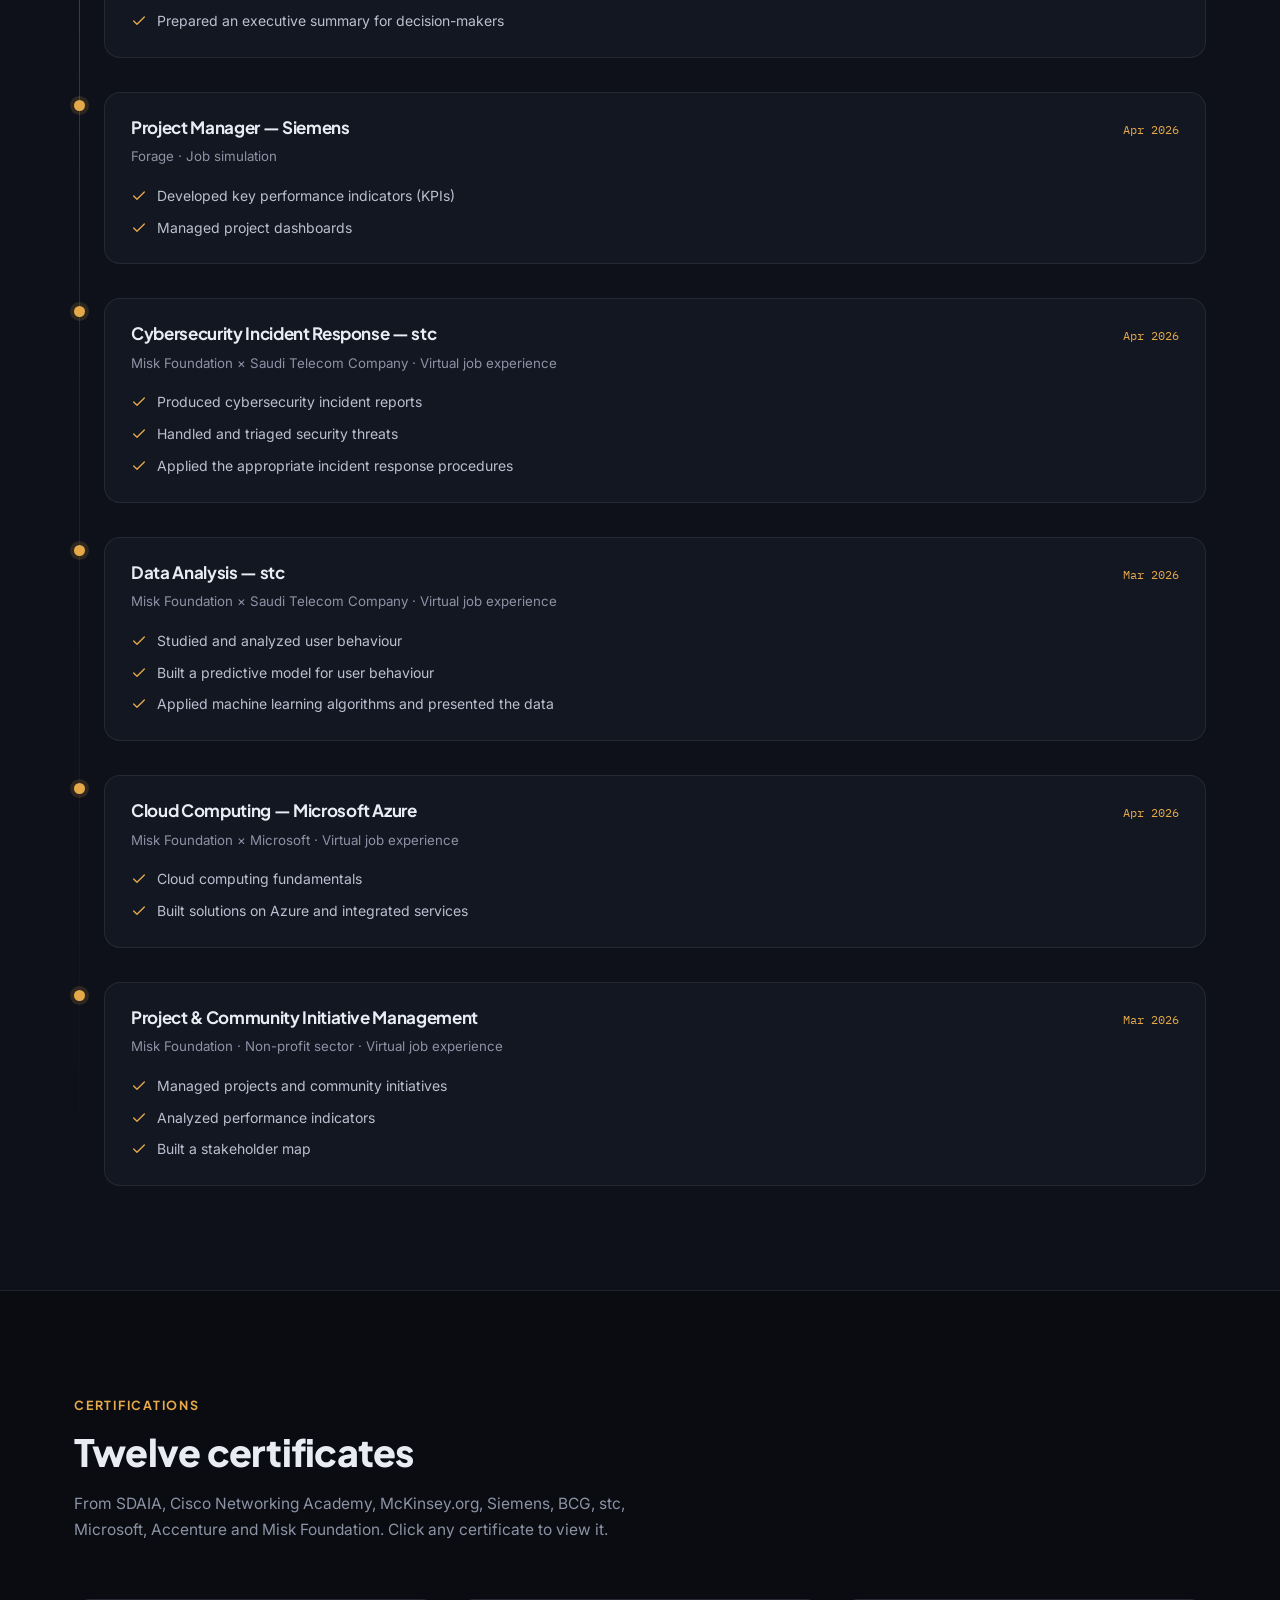
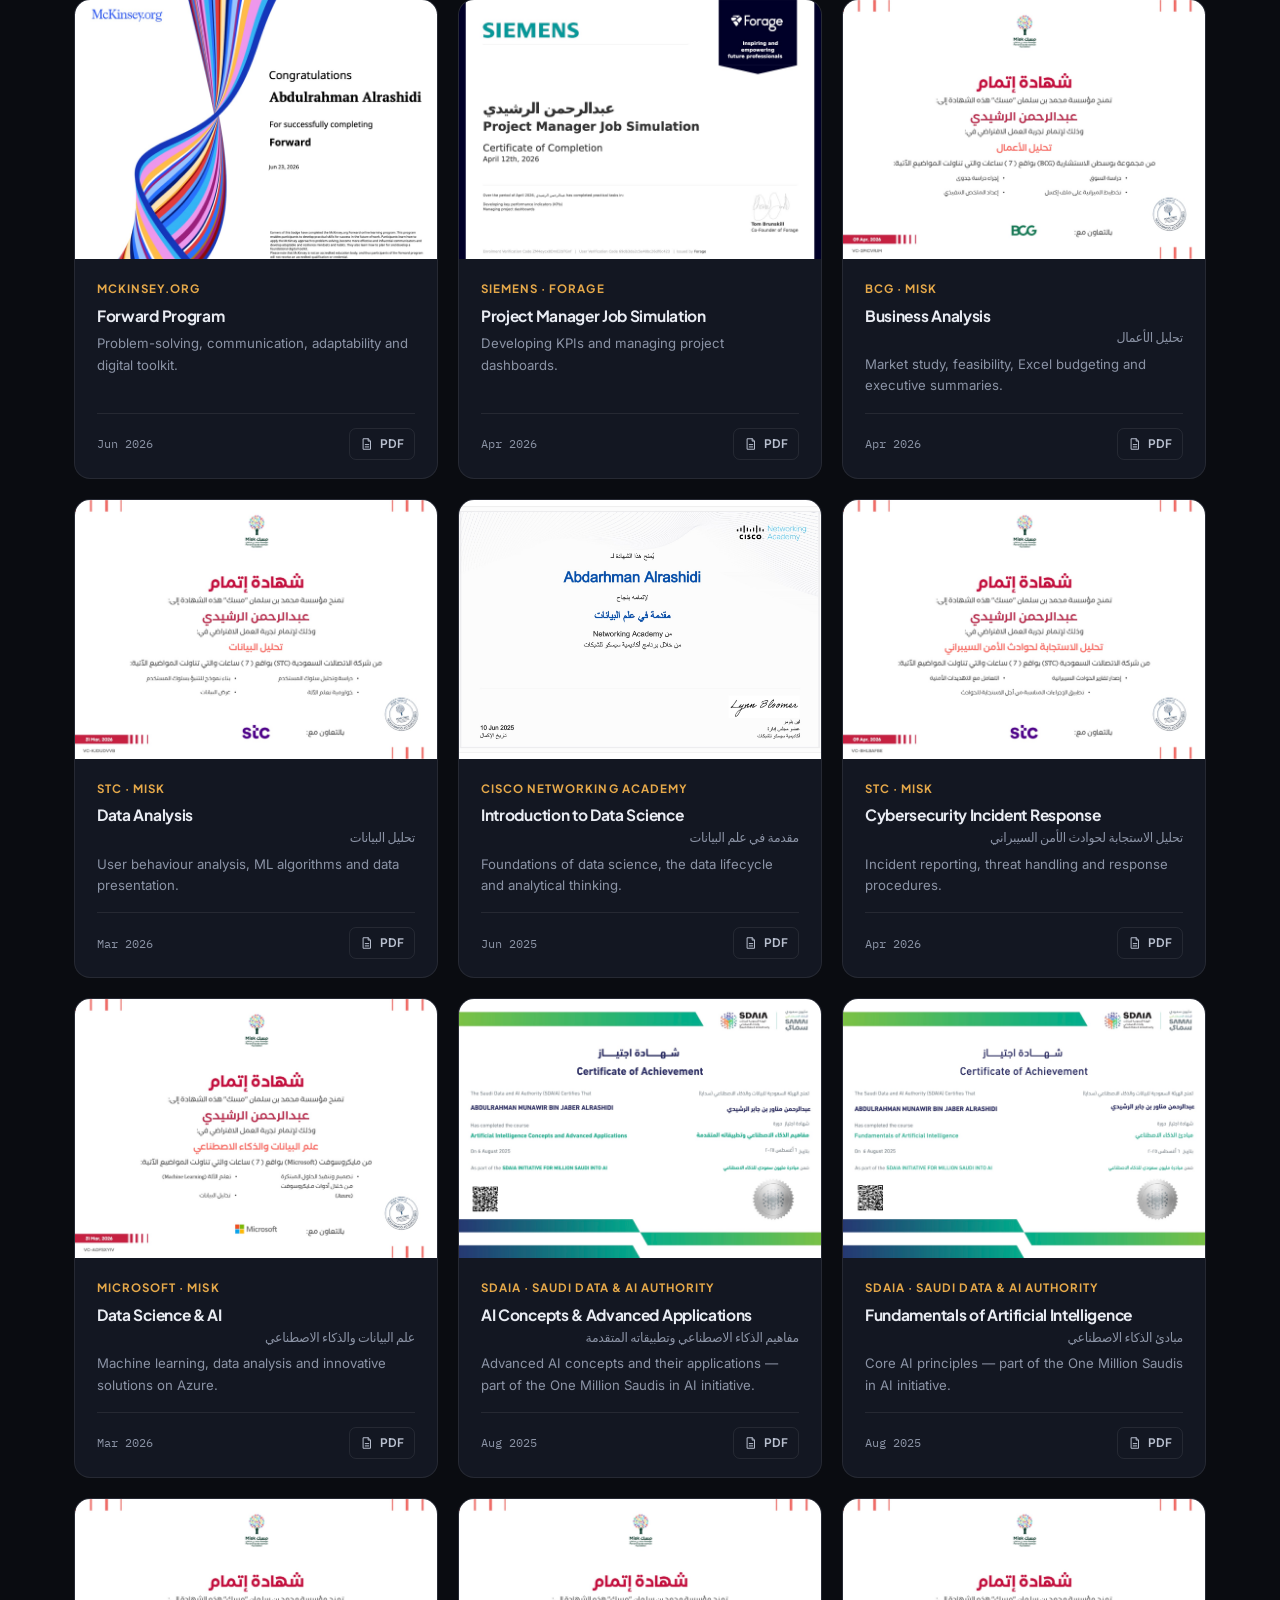
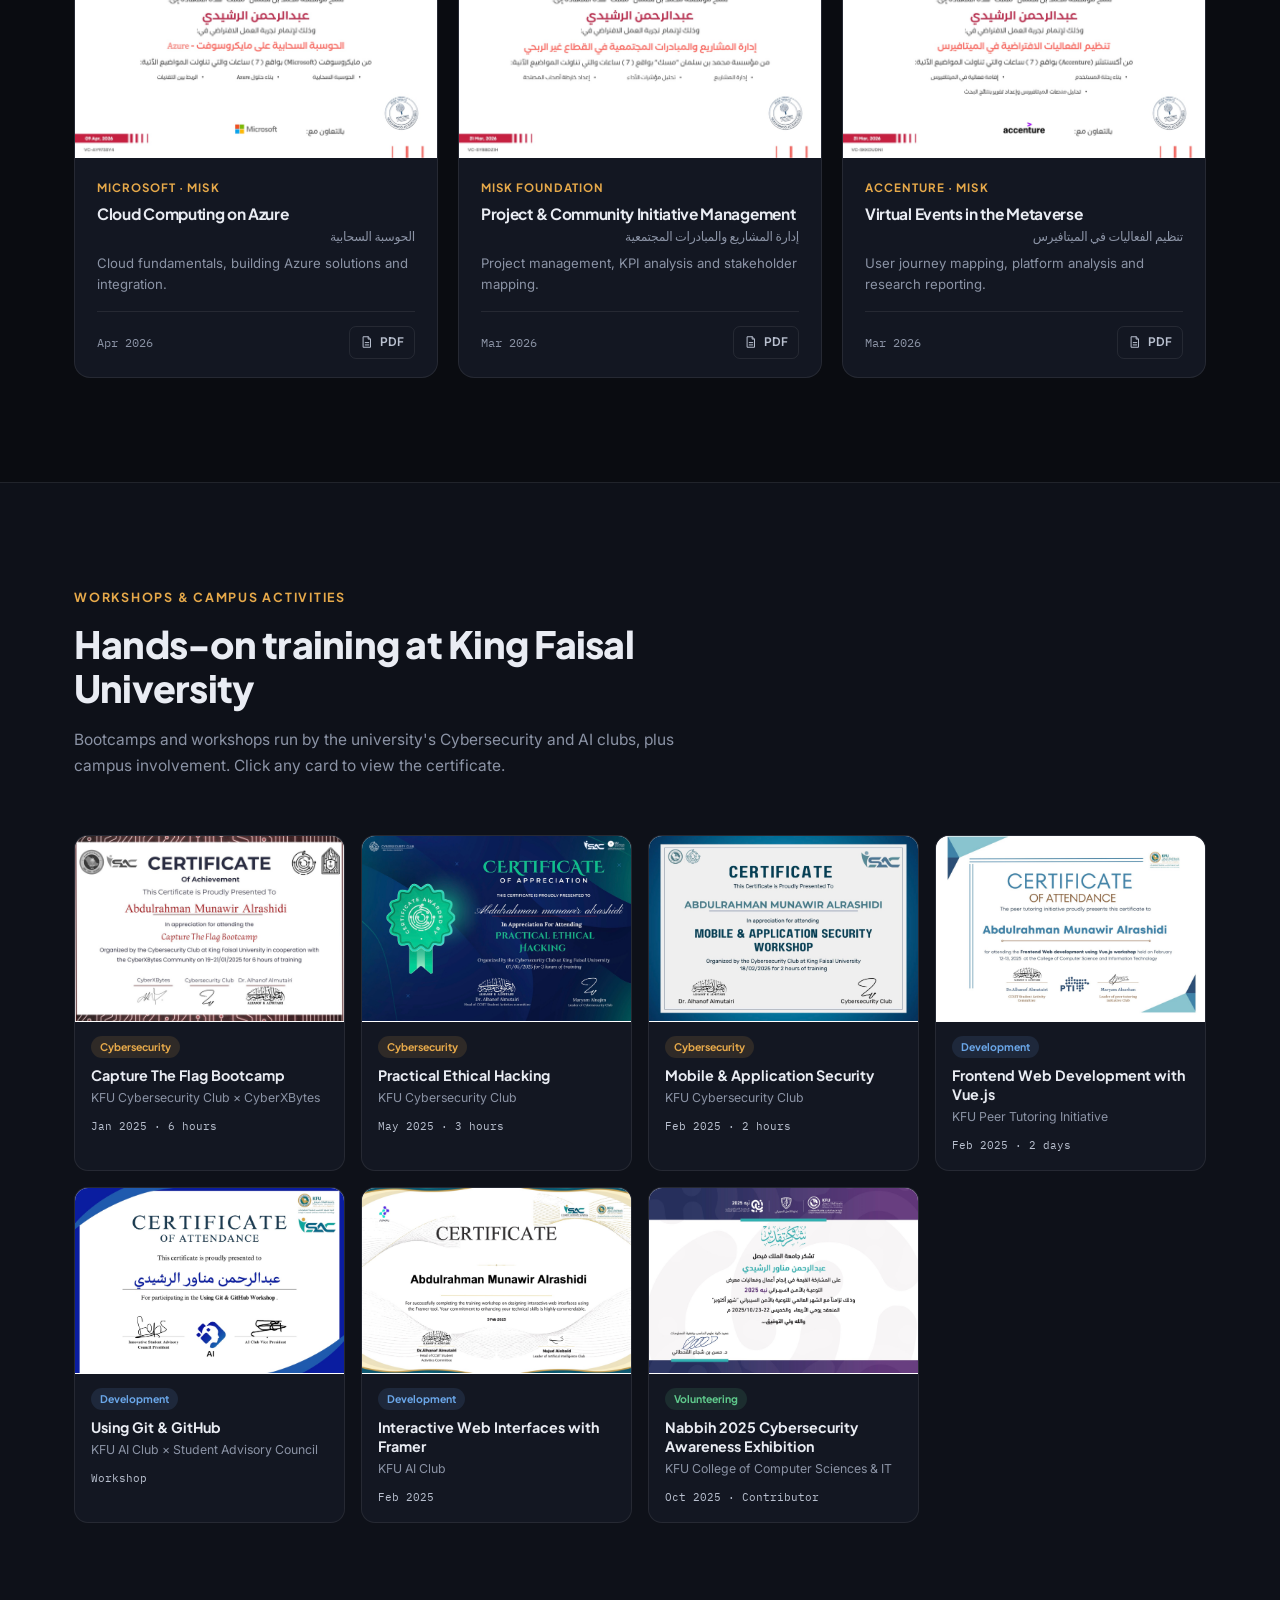
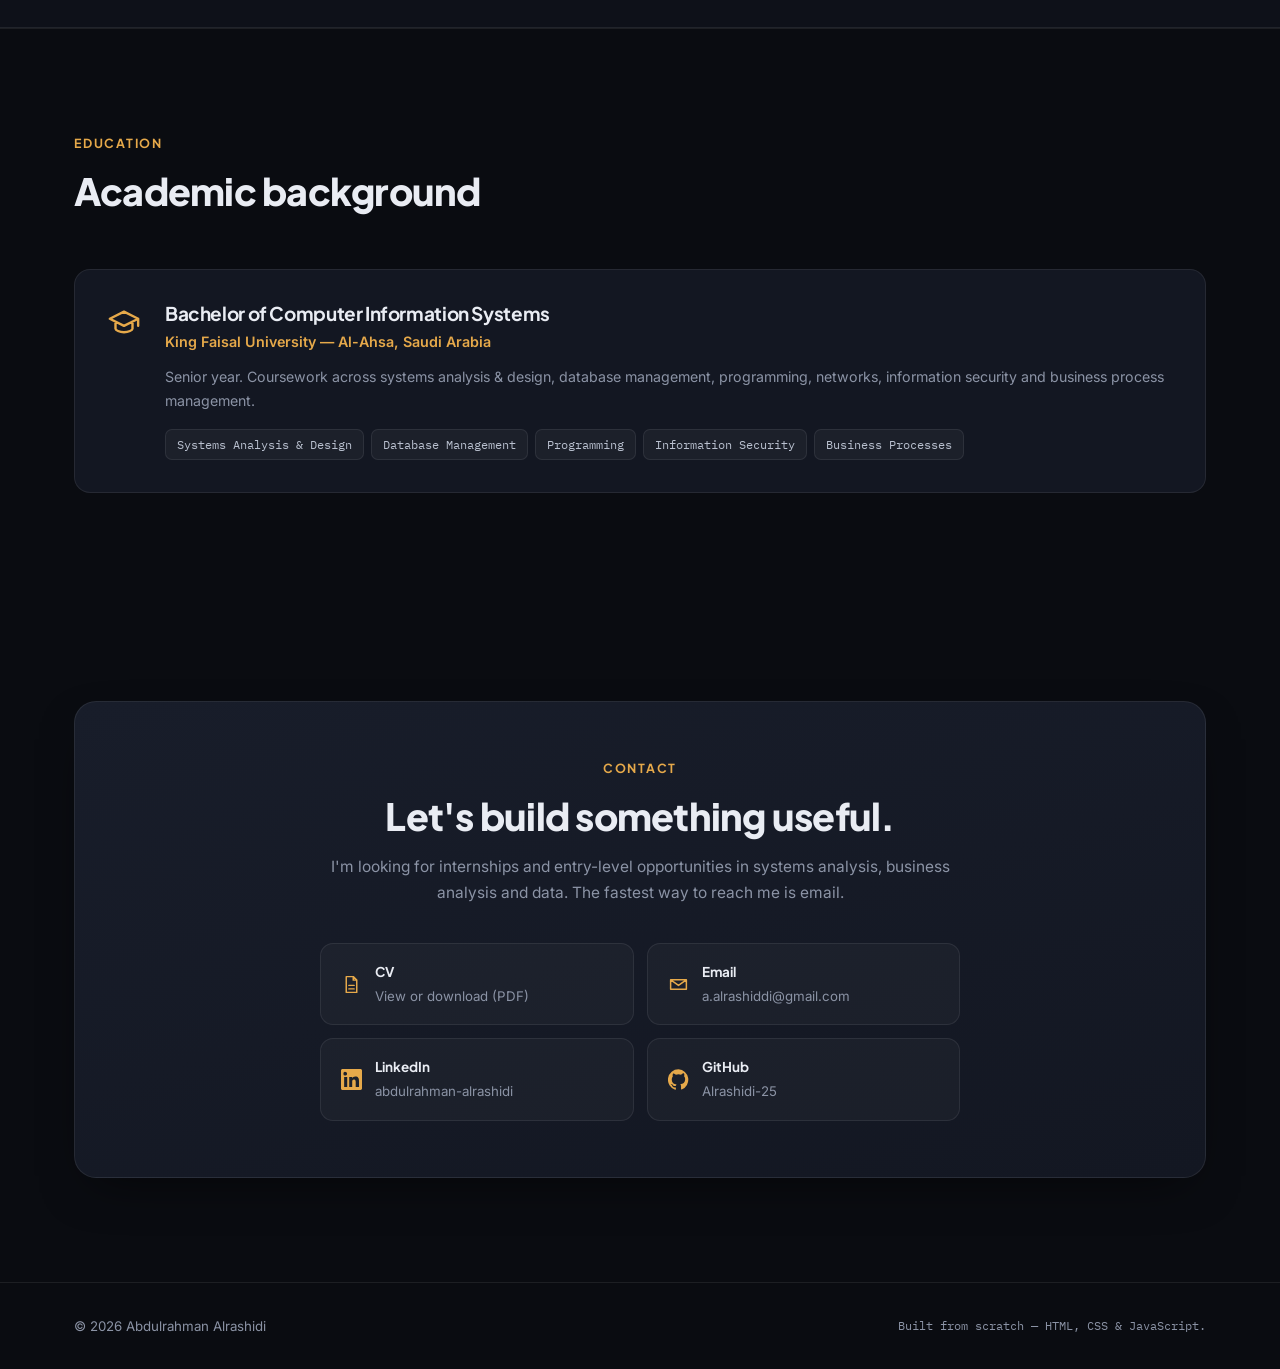
==== commit db6dd271: "Add link previews and a 404 page; fix simulation count Adds Open Graph and Twitter card tags with a " ====
--- a/index.html
+++ b/index.html
@@ -6,9 +6,18 @@
 <title>Abdulrahman Alrashidi — Systems &amp; Business Analyst | Power BI, Project Management</title>
 <meta name="description" content="Abdulrahman Alrashidi — Computer Information Systems senior at King Faisal University. Aspiring Systems &amp; Business Analyst working across requirements, data analysis, Power BI, project management and cybersecurity.">
 <meta name="theme-color" content="#0a0c11">
+<link rel="canonical" href="https://alrashidi-25.github.io/">
 <meta property="og:type" content="website">
+<meta property="og:url" content="https://alrashidi-25.github.io/">
+<meta property="og:site_name" content="Abdulrahman Alrashidi">
 <meta property="og:title" content="Abdulrahman Alrashidi — Systems &amp; Business Analyst">
 <meta property="og:description" content="I translate business needs into clear systems, data, and decisions.">
+<meta property="og:image" content="https://alrashidi-25.github.io/assets/og-image.png">
+<meta property="og:image:width" content="1200">
+<meta property="og:image:height" content="630">
+<meta property="og:image:alt" content="Abdulrahman Alrashidi — Systems &amp; Business Analyst portfolio">
+<meta name="twitter:card" content="summary_large_image">
+<meta name="twitter:image" content="https://alrashidi-25.github.io/assets/og-image.png">
 <link rel="icon" href="data:image/svg+xml,%3Csvg xmlns='http://www.w3.org/2000/svg' viewBox='0 0 64 64'%3E%3Crect width='64' height='64' rx='14' fill='%23e6a94a'/%3E%3Ctext x='32' y='43' font-family='Helvetica,Arial,sans-serif' font-size='28' font-weight='bold' fill='%2314161c' text-anchor='middle'%3EAA%3C/text%3E%3C/svg%3E">
 <link rel="preconnect" href="https://fonts.googleapis.com">
 <link rel="preconnect" href="https://fonts.gstatic.com" crossorigin>
@@ -96,7 +105,7 @@
           </div>
           <div class="kpi-row">
             <div class="kpi"><span class="kpi-label">Certifications</span><span class="kpi-num" data-count="12">0</span><span class="kpi-trend">Verified</span></div>
-            <div class="kpi"><span class="kpi-label">Job Simulations</span><span class="kpi-num" data-count="7">0</span><span class="kpi-trend">BCG · STC · MS</span></div>
+            <div class="kpi"><span class="kpi-label">Job Simulations</span><span class="kpi-num" data-count="6">0</span><span class="kpi-trend">BCG · STC · MS</span></div>
             <div class="kpi"><span class="kpi-label">Focus Areas</span><span class="kpi-num" data-count="4">0</span><span class="kpi-trend">BA · Data · PM · Sec</span></div>
           </div>
           <div class="snap-map">
@@ -287,7 +296,7 @@
             <span class="chip">HTML5</span><span class="chip">CSS3</span><span class="chip">JavaScript</span><span class="chip">LocalStorage</span><span class="chip">RTL / i18n</span>
           </div>
           <div class="project-links">
-            <a href="masar/index.html" class="btn btn-primary btn-sm">Open Live Demo <svg class="ic"><use href="#i-arrow-right"/></svg></a>
+            <a href="https://alrashidi-25.github.io/masar/" target="_blank" rel="noopener" class="btn btn-primary btn-sm">Open Live Demo <svg class="ic"><use href="#i-arrow-right"/></svg></a>
             <a href="https://github.com/Alrashidi-25/masar" target="_blank" rel="noopener" class="btn btn-outline btn-sm"><svg class="ic"><use href="#i-github"/></svg> Source Code</a>
           </div>
         </div>
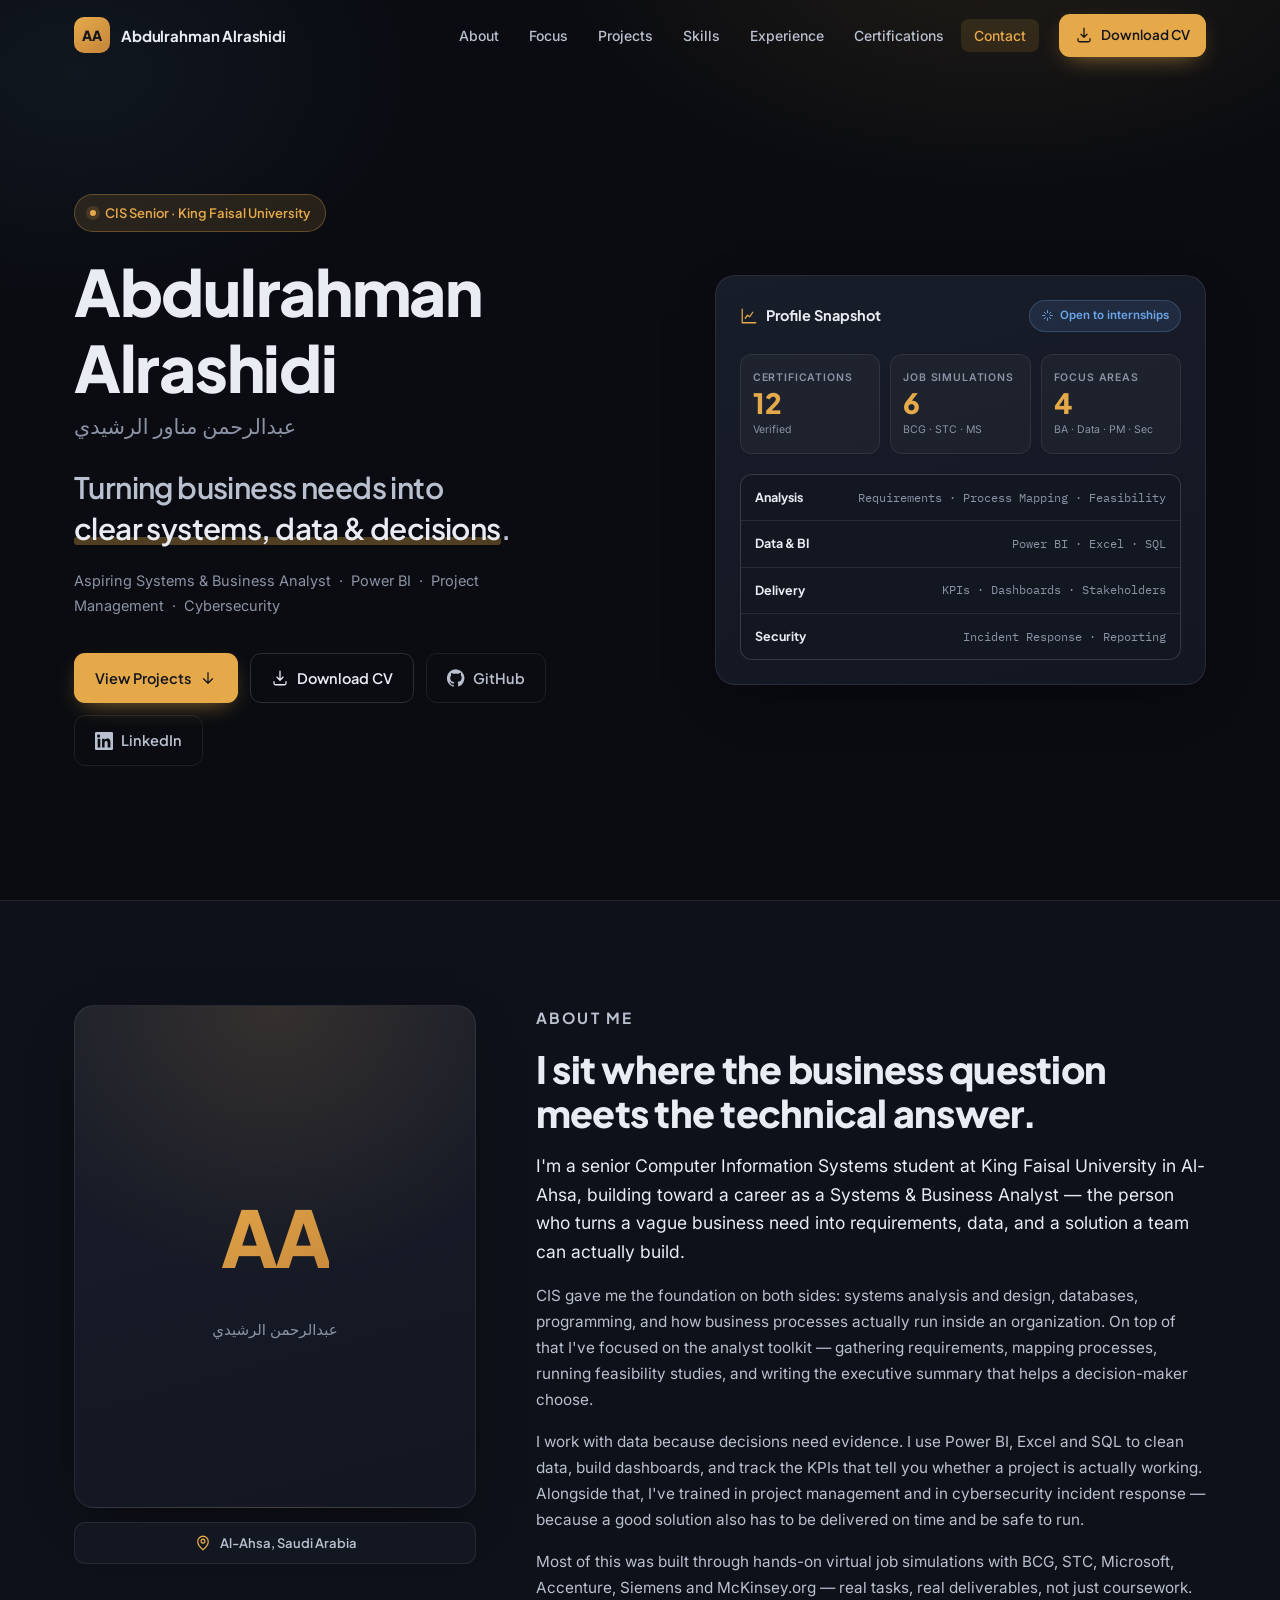
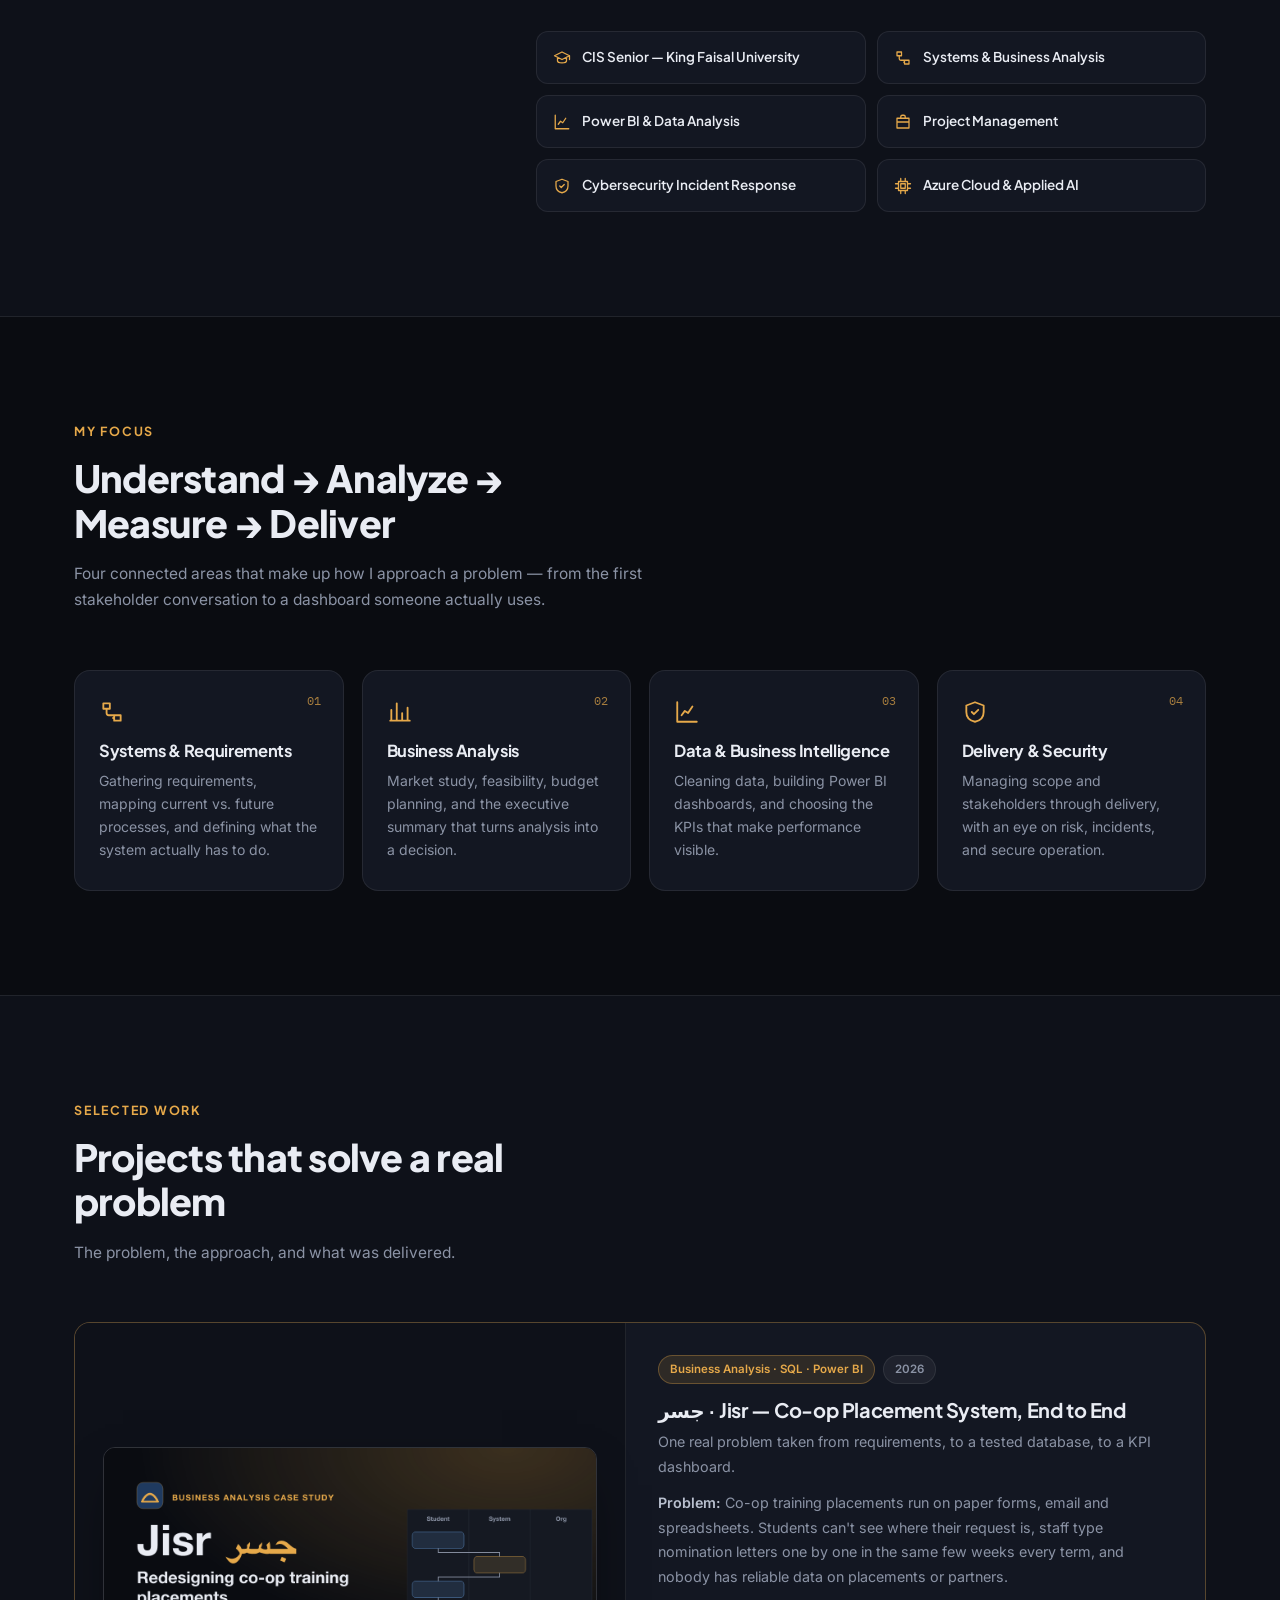
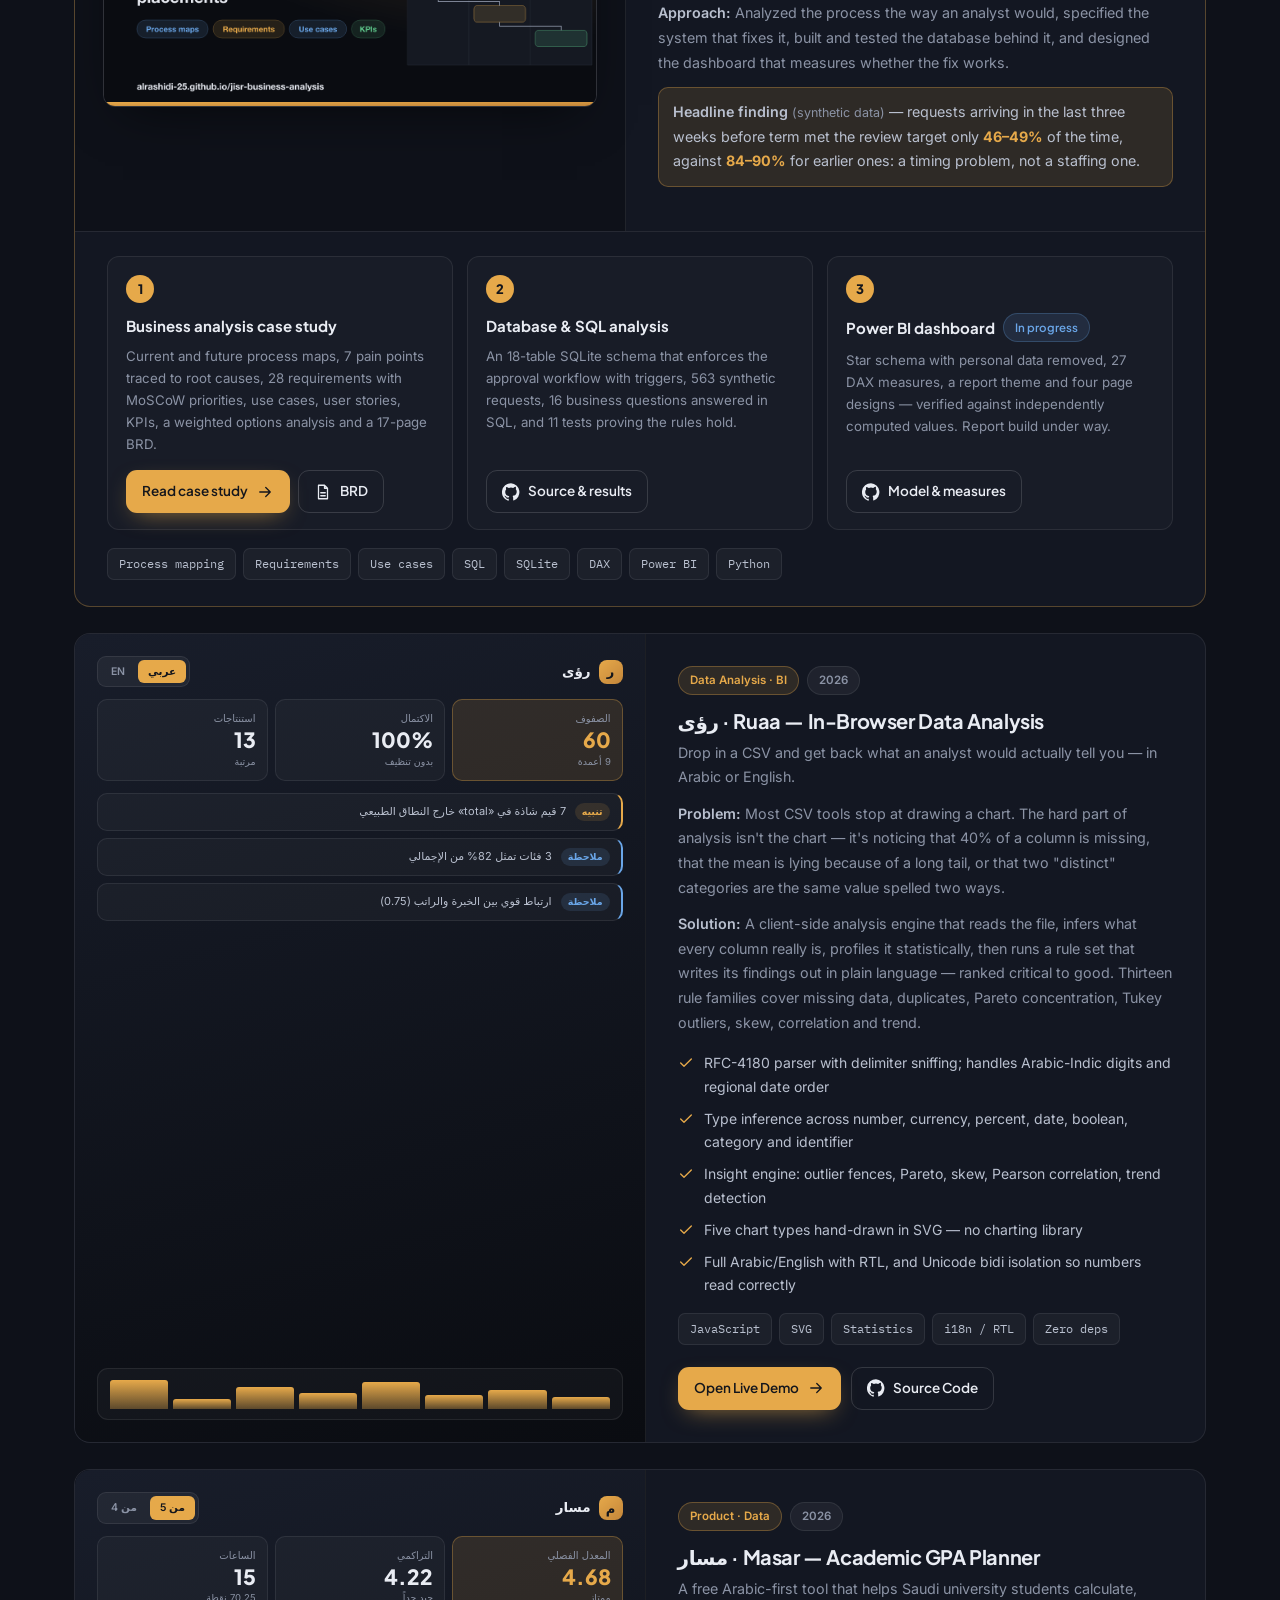
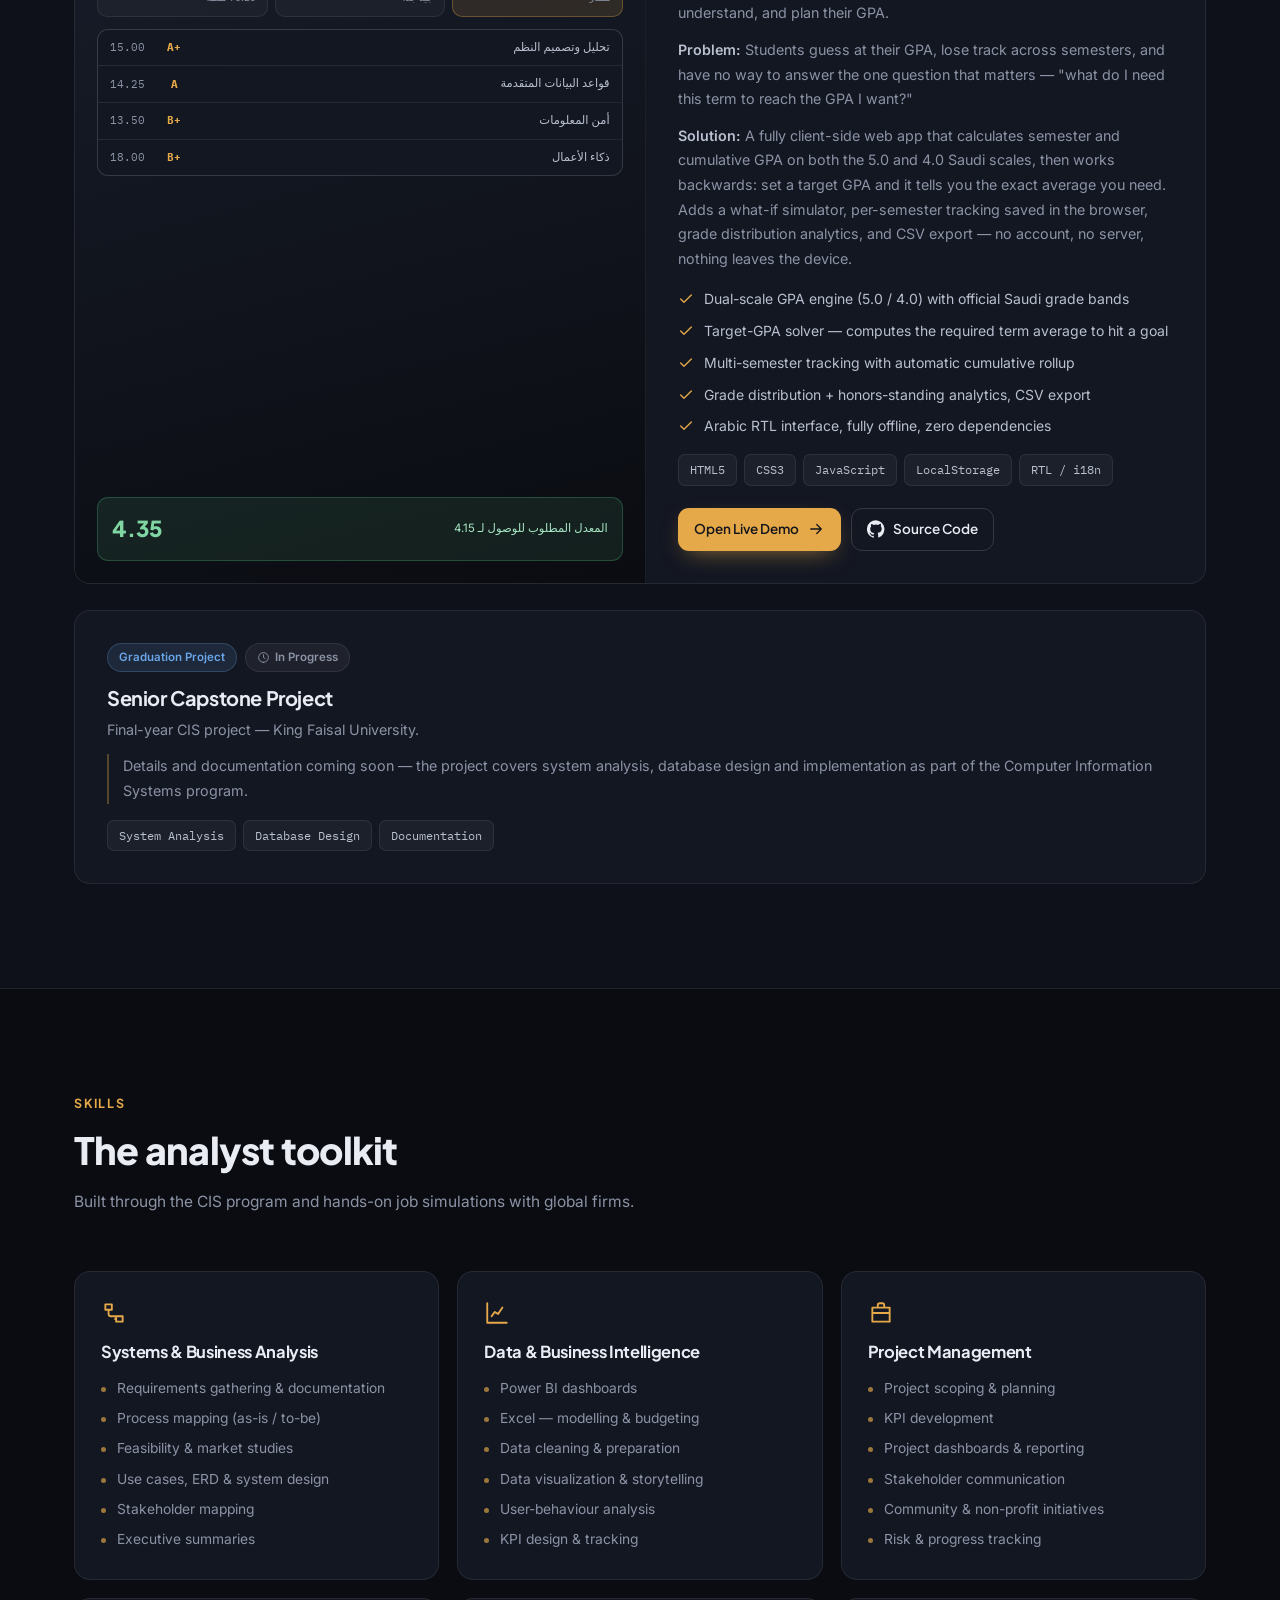
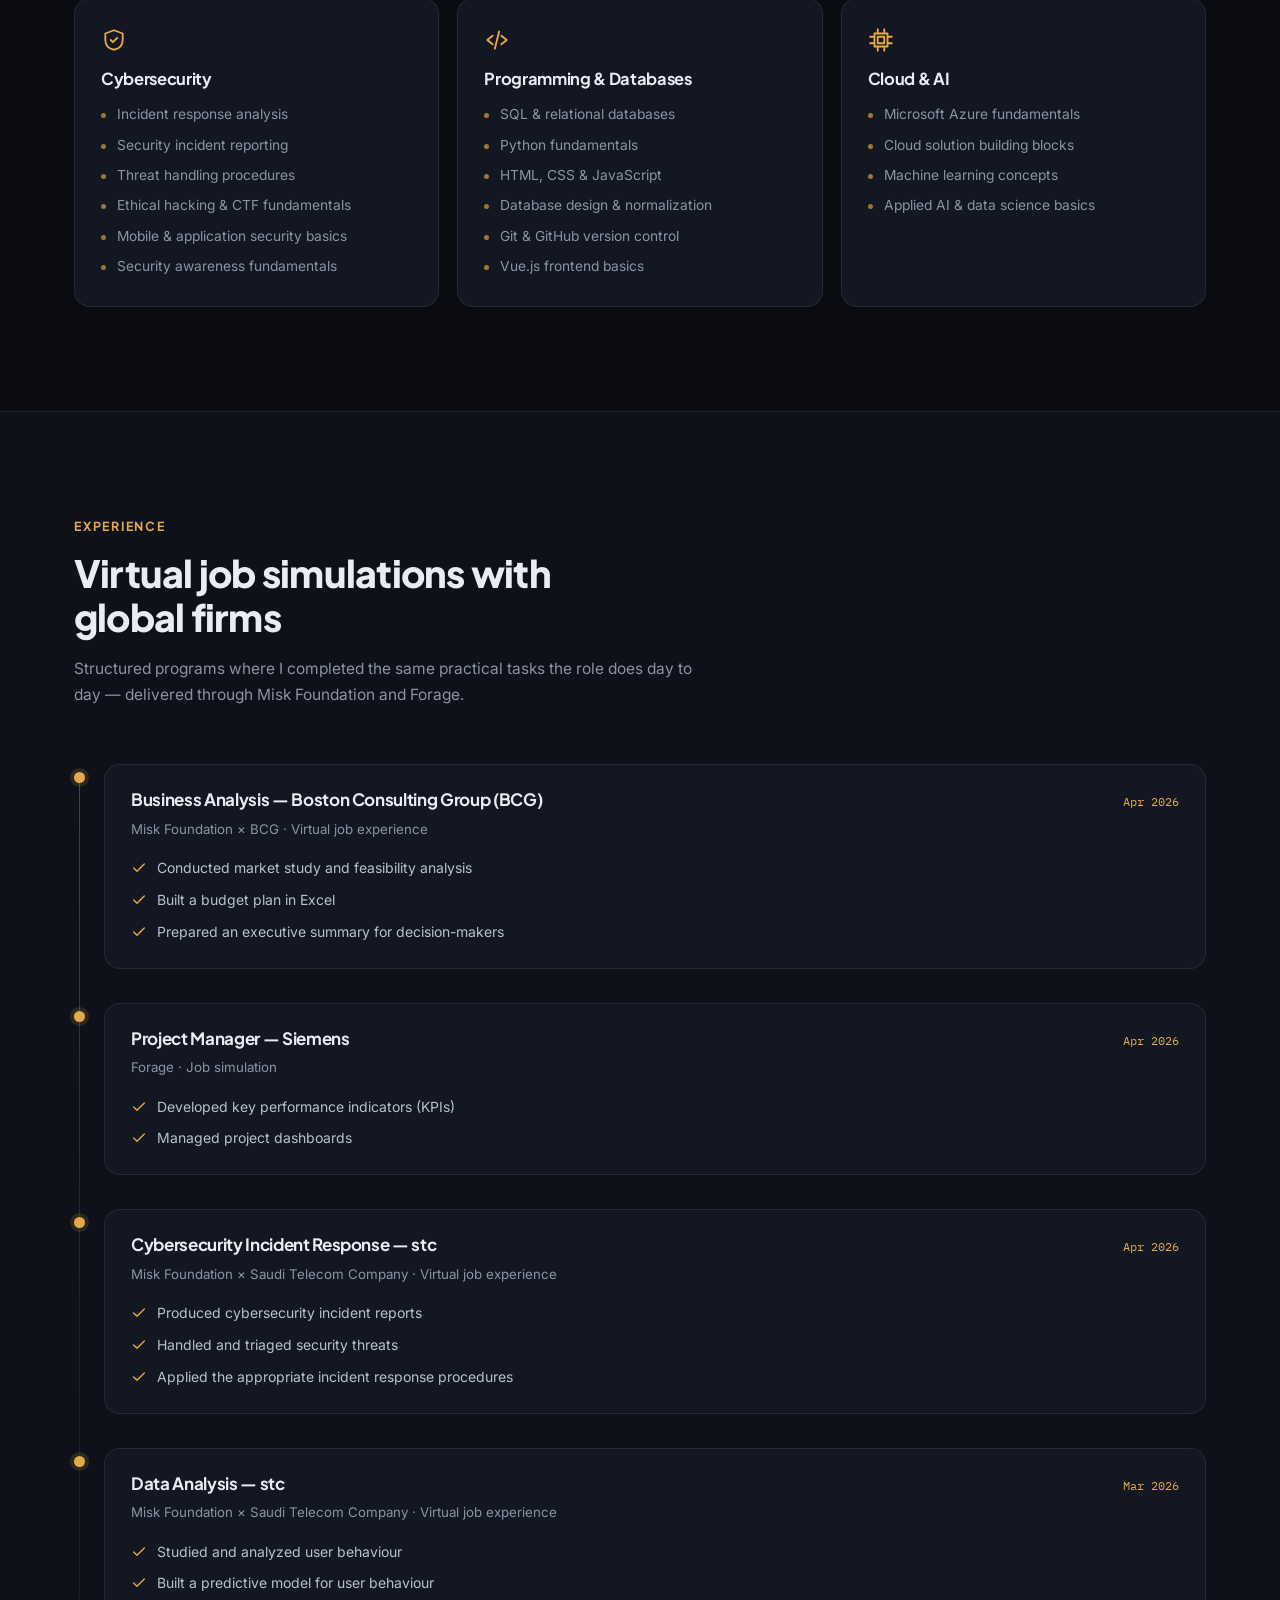
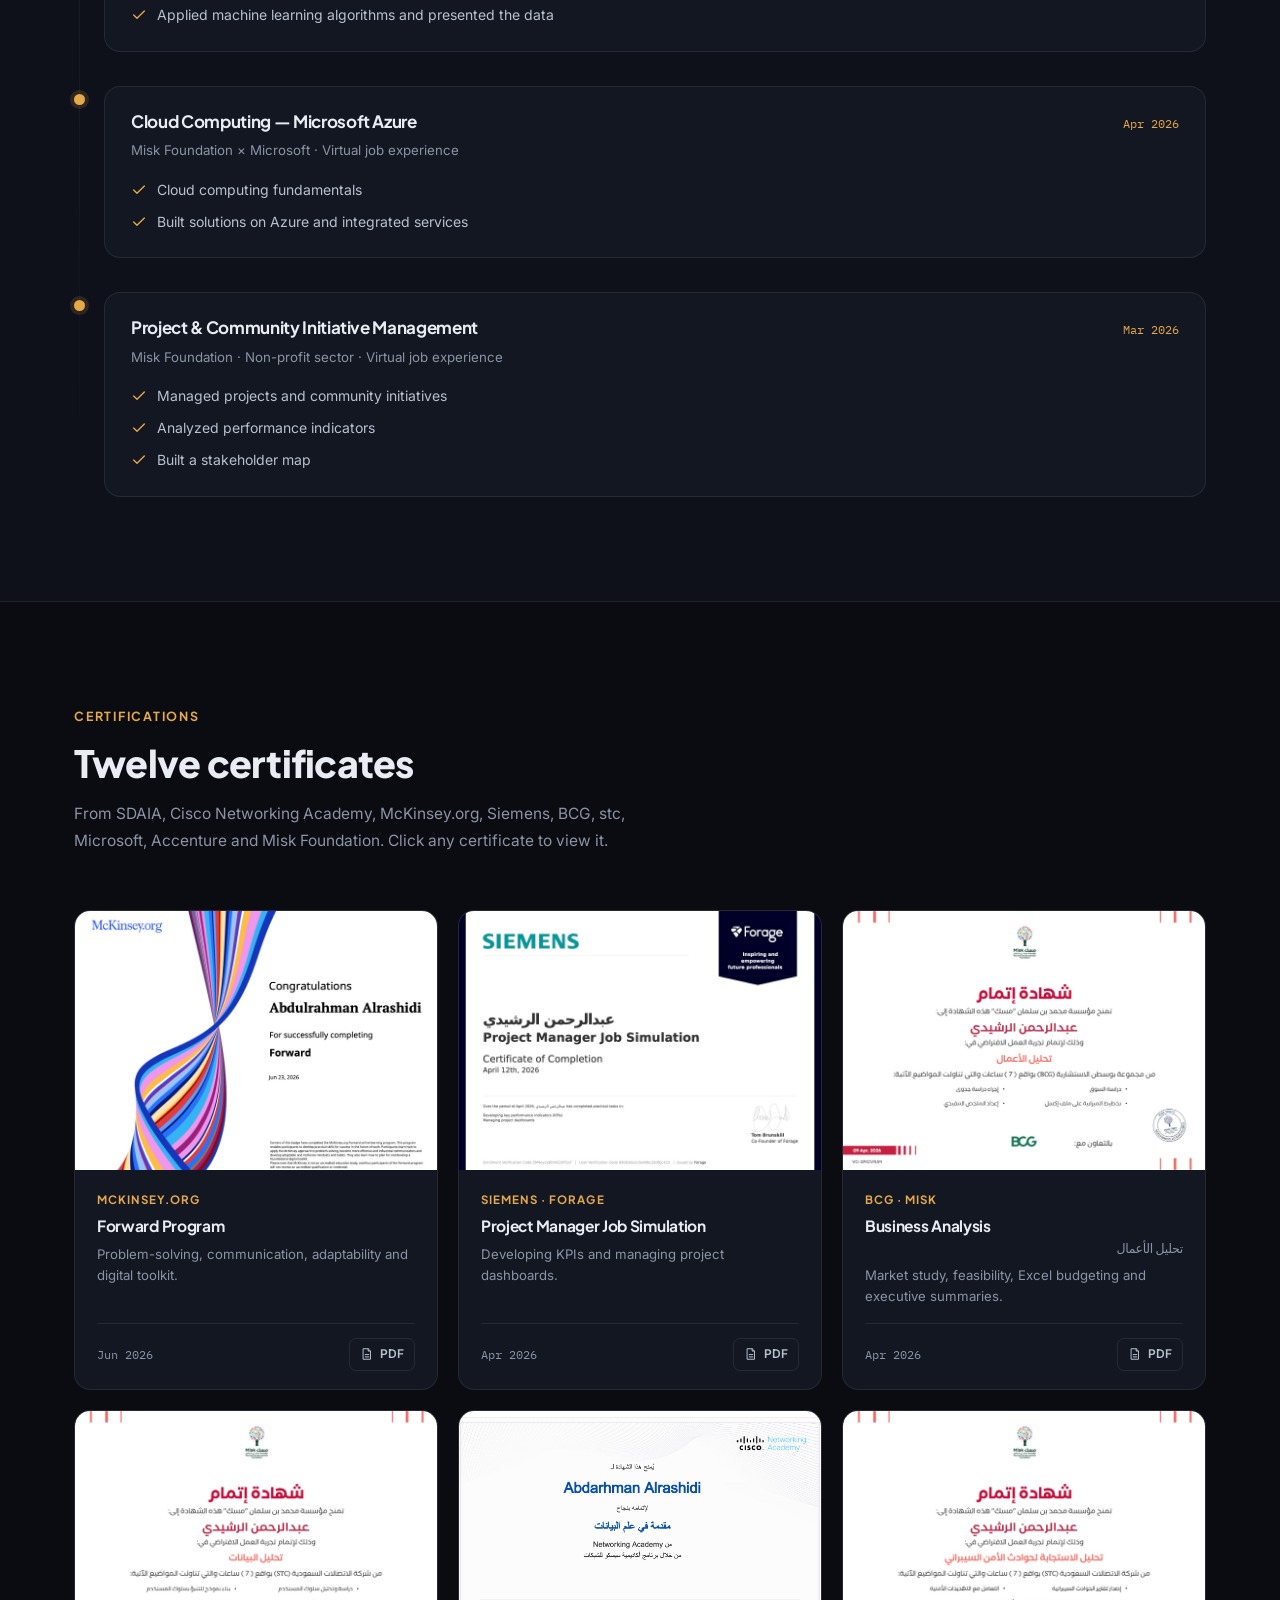
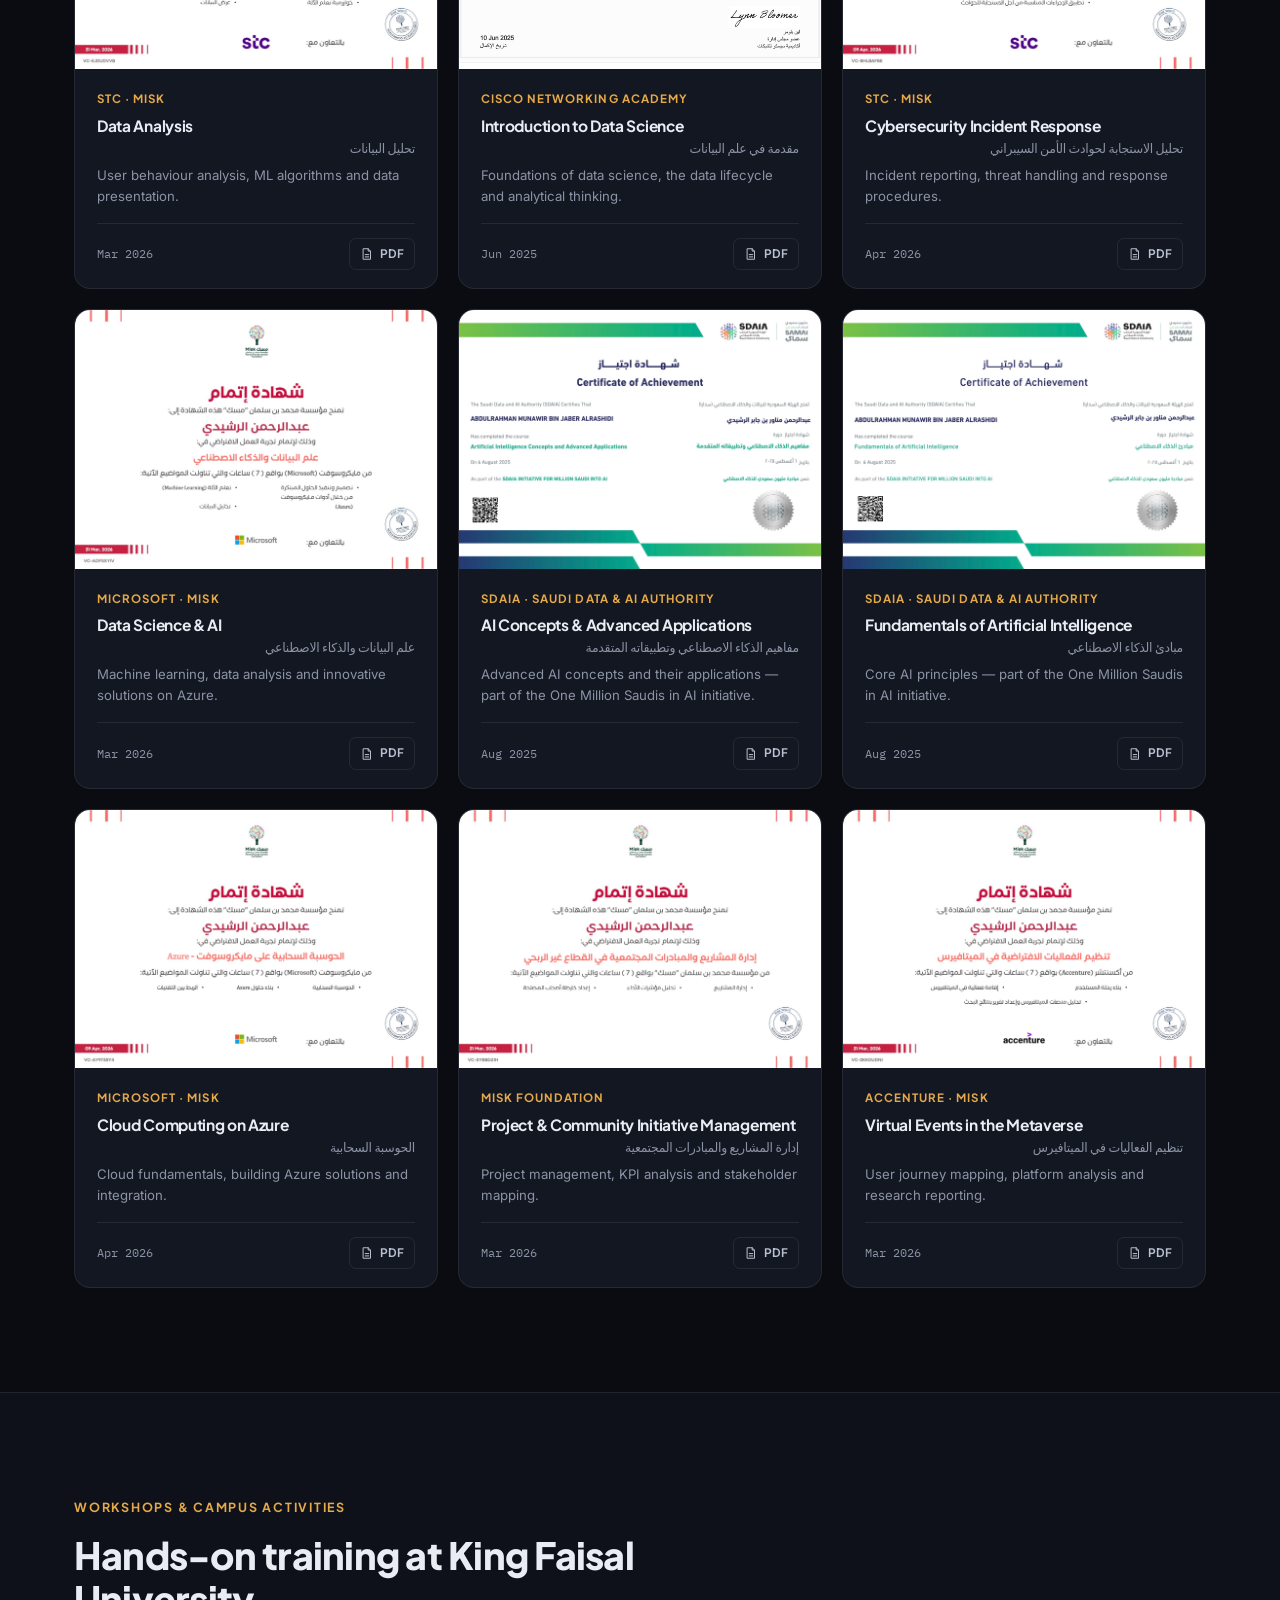
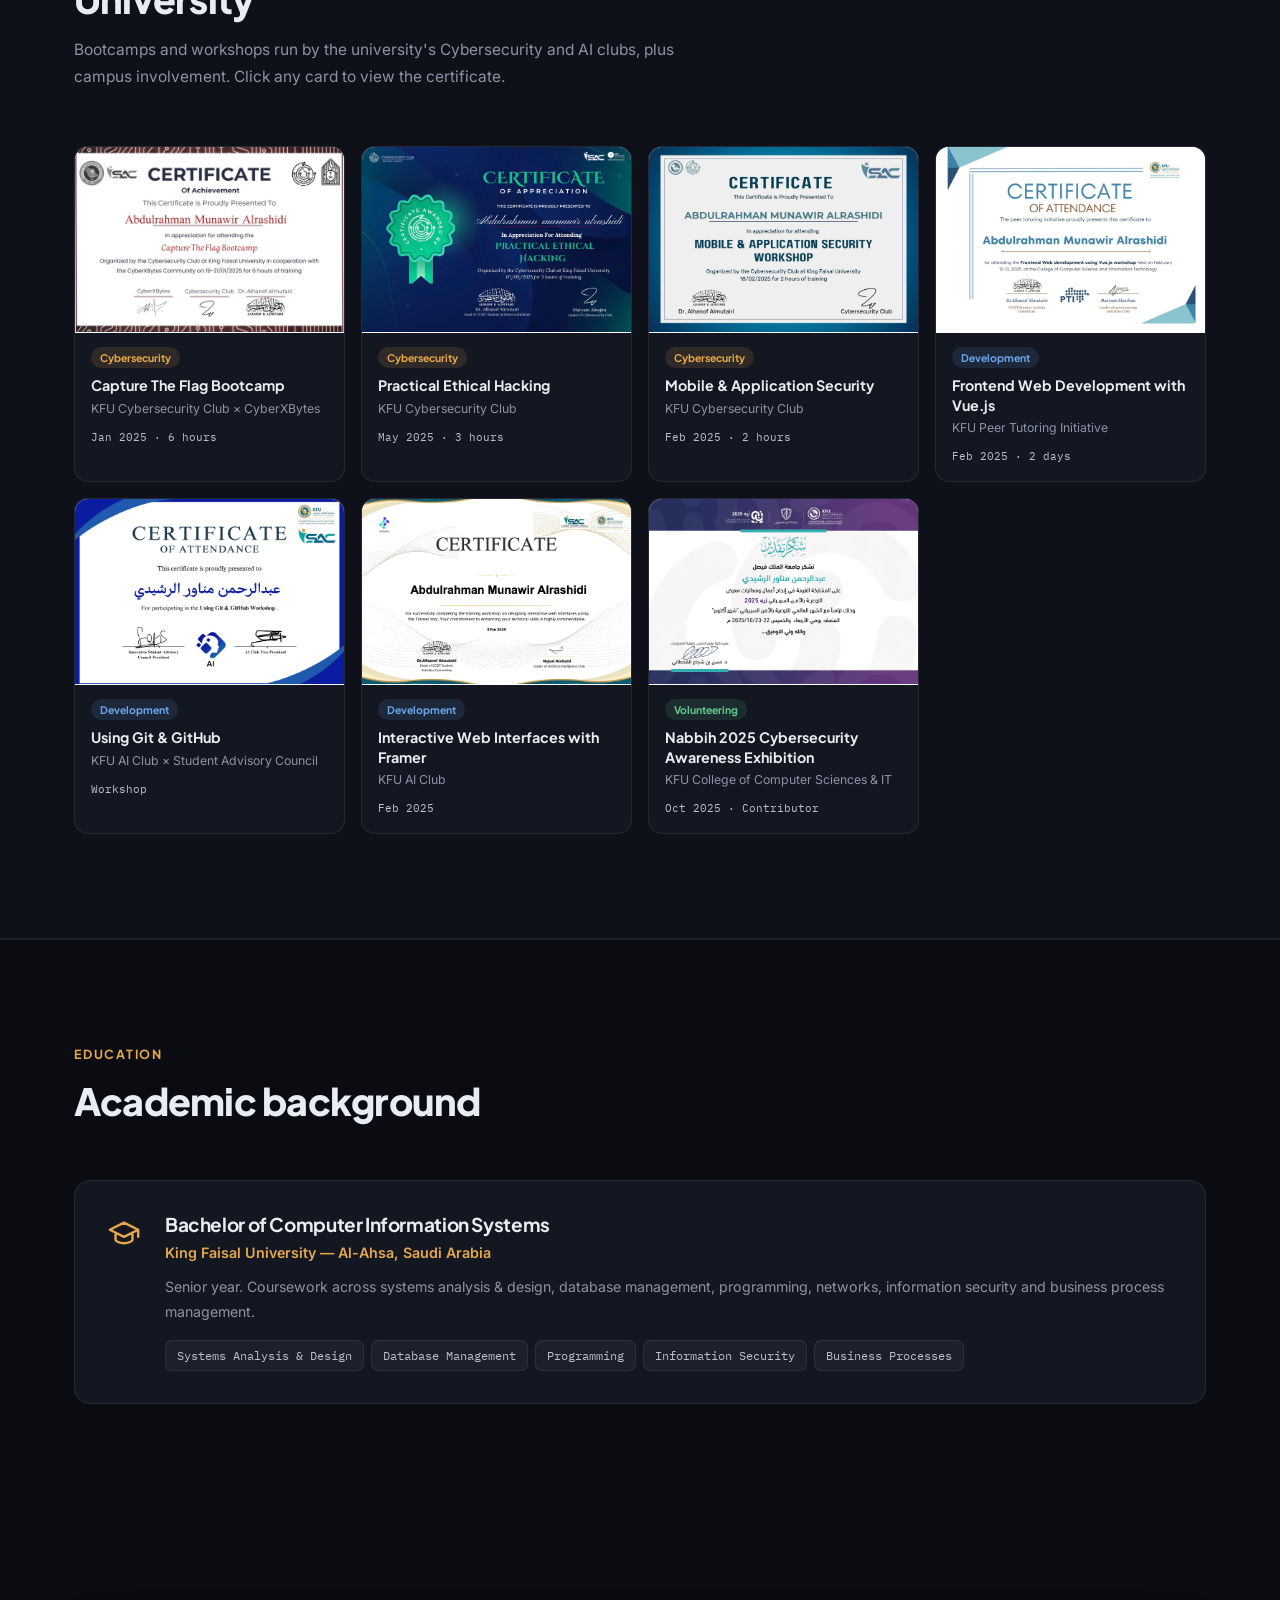
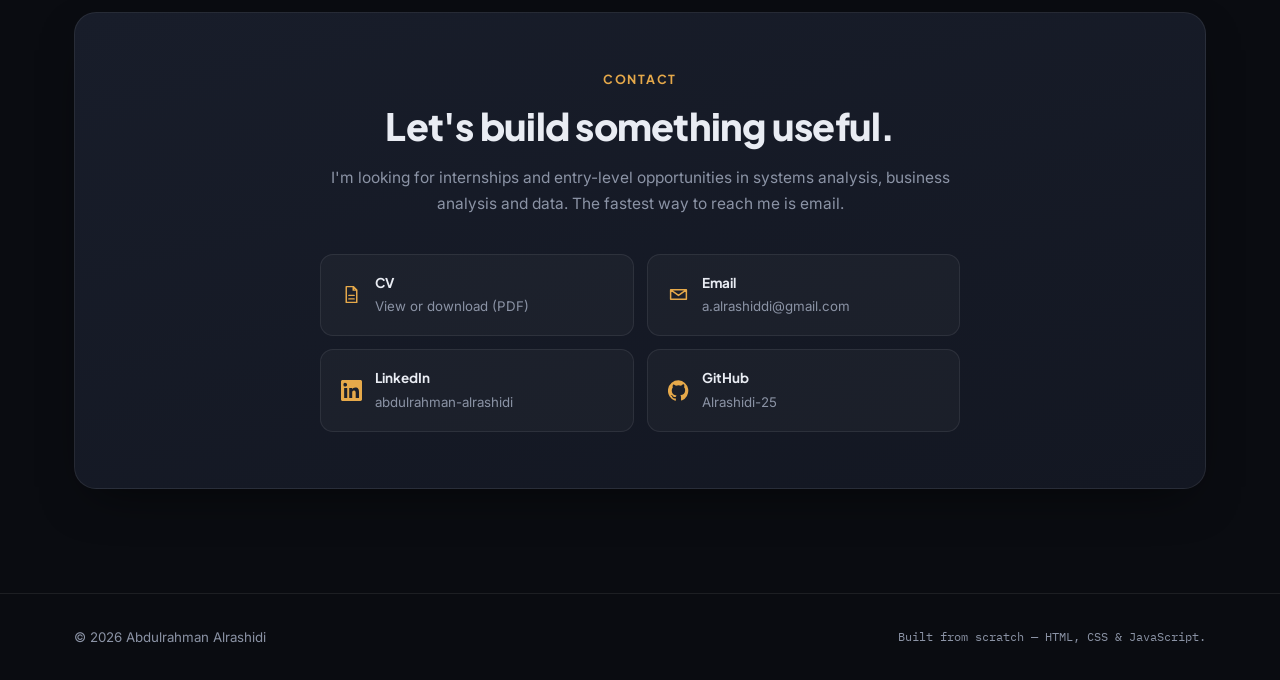
==== commit b8320915: "Add Jisr as the lead project: business analysis, database and Power BI" ====
--- a/index.html
+++ b/index.html
@@ -200,6 +200,57 @@
 
     <div class="projects">
 
+      <!-- Lead: Jisr (three-part project) -->
+      <article class="project jisr" data-reveal>
+        <div class="jisr-head">
+          <a class="jisr-shot" href="https://alrashidi-25.github.io/jisr-business-analysis/" target="_blank" rel="noopener">
+            <img src="assets/projects/jisr.png" alt="Jisr business analysis case study" loading="lazy">
+          </a>
+          <div class="project-info">
+            <div class="project-top">
+              <span class="tag tag-primary">Business Analysis · SQL · Power BI</span>
+              <span class="tag">2026</span>
+            </div>
+            <h3>جسر · Jisr — Co-op Placement System, End to End</h3>
+            <p class="project-sub">One real problem taken from requirements, to a tested database, to a KPI dashboard.</p>
+            <p><strong>Problem:</strong> Co-op training placements run on paper forms, email and spreadsheets. Students can't see where their request is, staff type nomination letters one by one in the same few weeks every term, and nobody has reliable data on placements or partners.</p>
+            <p><strong>Approach:</strong> Analyzed the process the way an analyst would, specified the system that fixes it, built and tested the database behind it, and designed the dashboard that measures whether the fix works.</p>
+            <p class="jisr-insight"><strong>Headline finding</strong> <span>(synthetic data)</span> — requests arriving in the last three weeks before term met the review target only <b>46–49%</b> of the time, against <b>84–90%</b> for earlier ones: a timing problem, not a staffing one.</p>
+          </div>
+        </div>
+
+        <ol class="jisr-parts">
+          <li>
+            <span class="jisr-num">1</span>
+            <h4>Business analysis case study</h4>
+            <p>Current and future process maps, 7 pain points traced to root causes, 28 requirements with MoSCoW priorities, use cases, user stories, KPIs, a weighted options analysis and a 17-page BRD.</p>
+            <div class="jisr-links">
+              <a href="https://alrashidi-25.github.io/jisr-business-analysis/" target="_blank" rel="noopener" class="btn btn-primary btn-sm">Read case study <svg class="ic"><use href="#i-arrow-right"/></svg></a>
+              <a href="https://alrashidi-25.github.io/jisr-business-analysis/docs/Jisr_BRD.pdf" target="_blank" rel="noopener" class="btn btn-outline btn-sm"><svg class="ic"><use href="#i-doc"/></svg> BRD</a>
+            </div>
+          </li>
+          <li>
+            <span class="jisr-num">2</span>
+            <h4>Database &amp; SQL analysis</h4>
+            <p>An 18-table SQLite schema that enforces the approval workflow with triggers, 563 synthetic requests, 16 business questions answered in SQL, and 11 tests proving the rules hold.</p>
+            <div class="jisr-links">
+              <a href="https://github.com/Alrashidi-25/jisr-database" target="_blank" rel="noopener" class="btn btn-outline btn-sm"><svg class="ic"><use href="#i-github"/></svg> Source &amp; results</a>
+            </div>
+          </li>
+          <li>
+            <span class="jisr-num">3</span>
+            <h4>Power BI dashboard <span class="tag tag-accent">In progress</span></h4>
+            <p>Star schema with personal data removed, 27 DAX measures, a report theme and four page designs — verified against independently computed values. Report build under way.</p>
+            <div class="jisr-links">
+              <a href="https://github.com/Alrashidi-25/jisr-powerbi" target="_blank" rel="noopener" class="btn btn-outline btn-sm"><svg class="ic"><use href="#i-github"/></svg> Model &amp; measures</a>
+            </div>
+          </li>
+        </ol>
+        <div class="stack jisr-stack">
+          <span class="chip">Process mapping</span><span class="chip">Requirements</span><span class="chip">Use cases</span><span class="chip">SQL</span><span class="chip">SQLite</span><span class="chip">DAX</span><span class="chip">Power BI</span><span class="chip">Python</span>
+        </div>
+      </article>
+
       <!-- Featured: Ruaa -->
       <article class="project featured" data-reveal>
         <div class="project-preview">
--- a/style.css
+++ b/style.css
@@ -421,6 +421,24 @@
   background:rgba(255,255,255,.04);border:1px solid var(--border);color:var(--text-2);
 }
 .project-links{display:flex;flex-wrap:wrap;gap:10px;margin-top:22px}
+
+/* ---- Jisr: one project in three parts ---- */
+.project.jisr{border-color:var(--accent-line)}
+.jisr-head{display:grid;grid-template-columns:1fr 1.05fr;align-items:stretch}
+.jisr-head > *{min-width:0}
+.jisr-shot{display:flex;align-items:center;padding:28px;background:var(--bg-2);border-right:1px solid var(--border)}
+.jisr-shot img{display:block;width:100%;height:auto;border-radius:12px;border:1px solid var(--border-strong);box-shadow:var(--shadow);transition:transform .4s ease}
+.jisr-shot:hover img{transform:translateY(-3px)}
+.jisr-insight{margin-top:4px;padding:12px 14px;border-radius:10px;background:var(--accent-soft);border:1px solid var(--accent-line);color:var(--text-2) !important}
+.jisr-insight span{color:var(--muted);font-size:12.5px}
+.jisr-insight b{color:var(--accent)}
+.jisr-parts{list-style:none;margin:0;padding:24px 32px 8px;display:grid;grid-template-columns:repeat(3,minmax(0,1fr));gap:14px;border-top:1px solid var(--border)}
+.jisr-parts li{position:relative;display:flex;flex-direction:column;padding:18px 18px 16px;border-radius:12px;background:rgba(255,255,255,.025);border:1px solid var(--border)}
+.jisr-num{width:28px;height:28px;border-radius:50%;display:grid;place-items:center;margin-bottom:10px;background:var(--accent);color:#14161c;font-family:var(--font-display);font-weight:800;font-size:13px}
+.jisr-parts h4{font-family:var(--font-display);font-size:15px;font-weight:700;margin:0 0 8px;display:flex;align-items:center;gap:8px;flex-wrap:wrap}
+.jisr-parts p{font-size:13.3px;color:var(--muted);line-height:1.65;margin:0 0 14px;flex:1}
+.jisr-links{display:flex;flex-wrap:wrap;gap:8px}
+.jisr-stack{padding:0 32px 26px;margin-top:10px}
 
 /* ==========================================================================
    SKILLS
@@ -618,6 +636,9 @@
   .about-media{position:static;max-width:340px}
   .project.featured{grid-template-columns:1fr}
   .project.featured .project-preview{border-right:0;border-bottom:1px solid var(--border)}
+  .jisr-head{grid-template-columns:1fr}
+  .jisr-shot{border-right:0;border-bottom:1px solid var(--border);padding:20px}
+  .jisr-parts{grid-template-columns:1fr}
 }
 
 @media (max-width:640px){
@@ -632,6 +653,8 @@
   .snap-row{flex-direction:column;align-items:flex-start;gap:3px}
   .snap-tags{text-align:left}
   .project-info{padding:24px 20px}
+  .jisr-parts{padding:20px 20px 4px}
+  .jisr-stack{padding:0 20px 22px}
   .contact-card{padding:40px 22px}
   .edu-card{flex-direction:column;gap:16px;padding:26px 22px}
   .cert-grid{grid-template-columns:1fr}
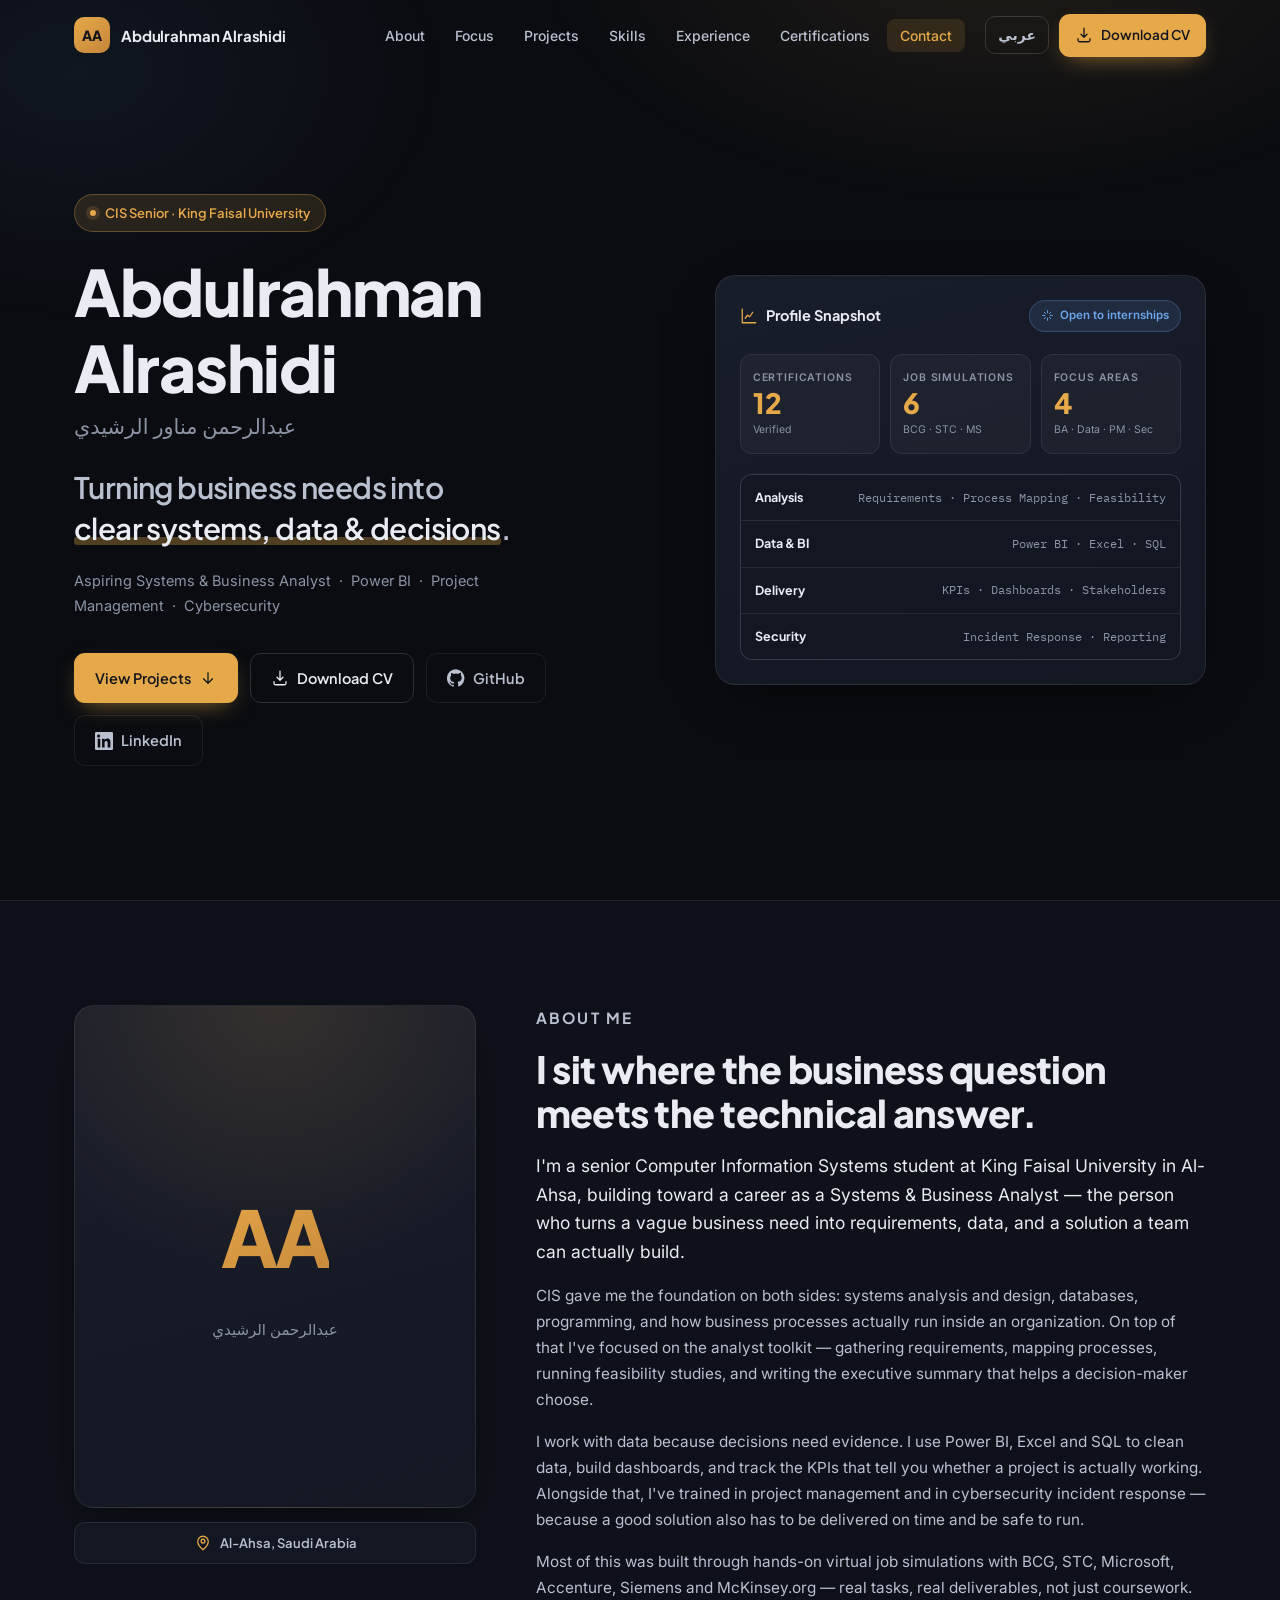
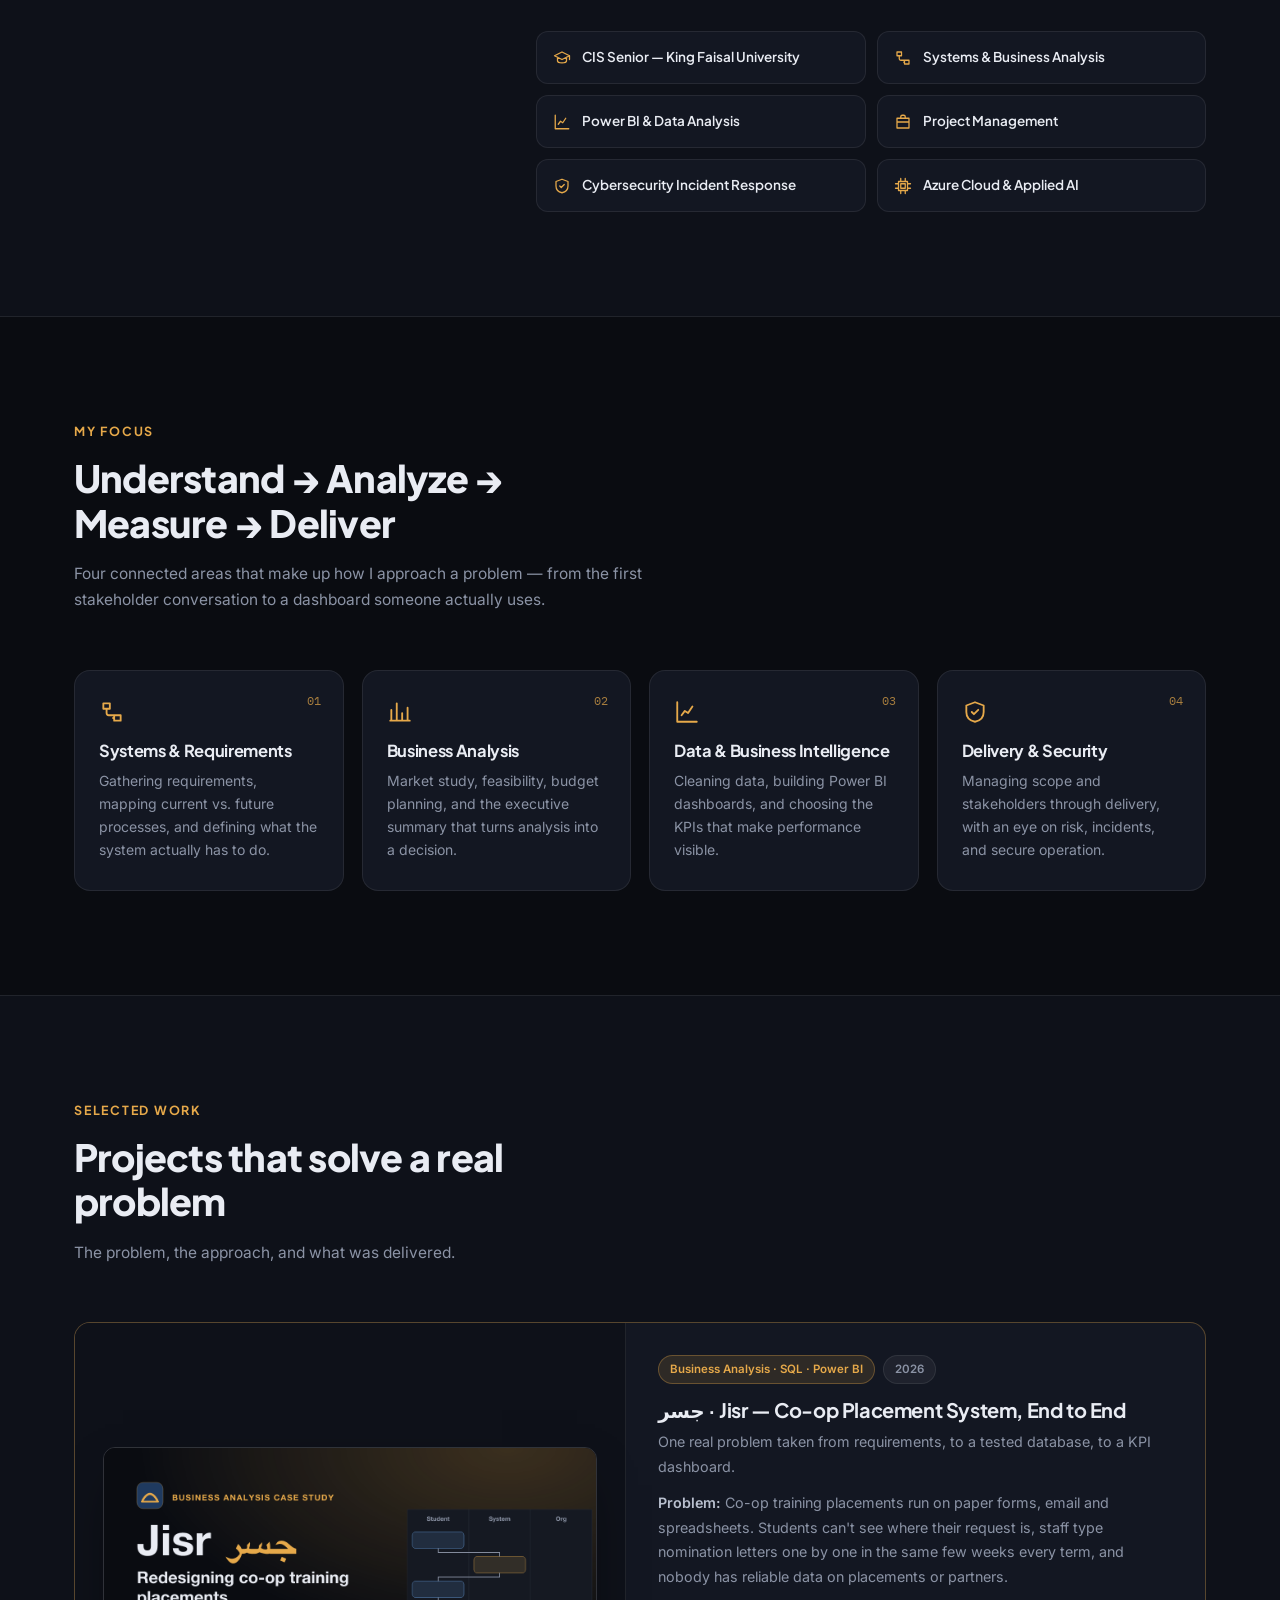
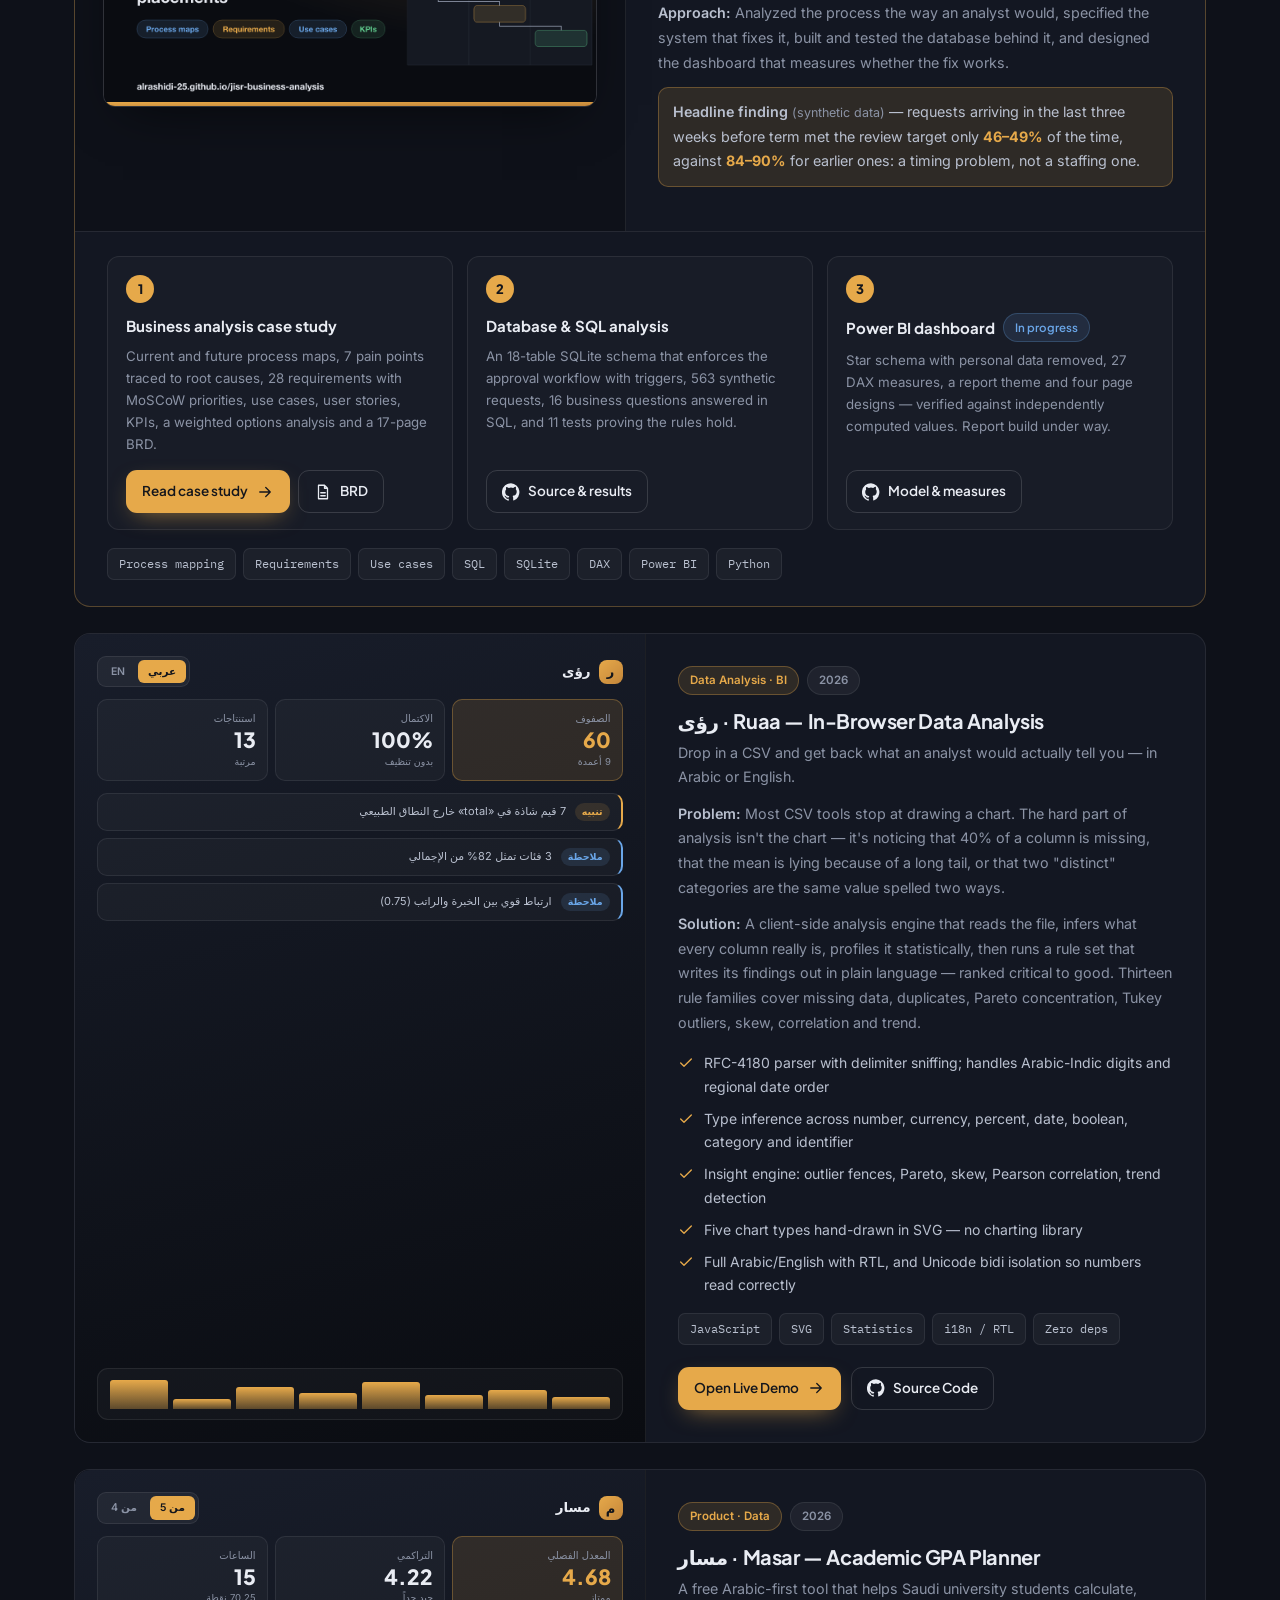
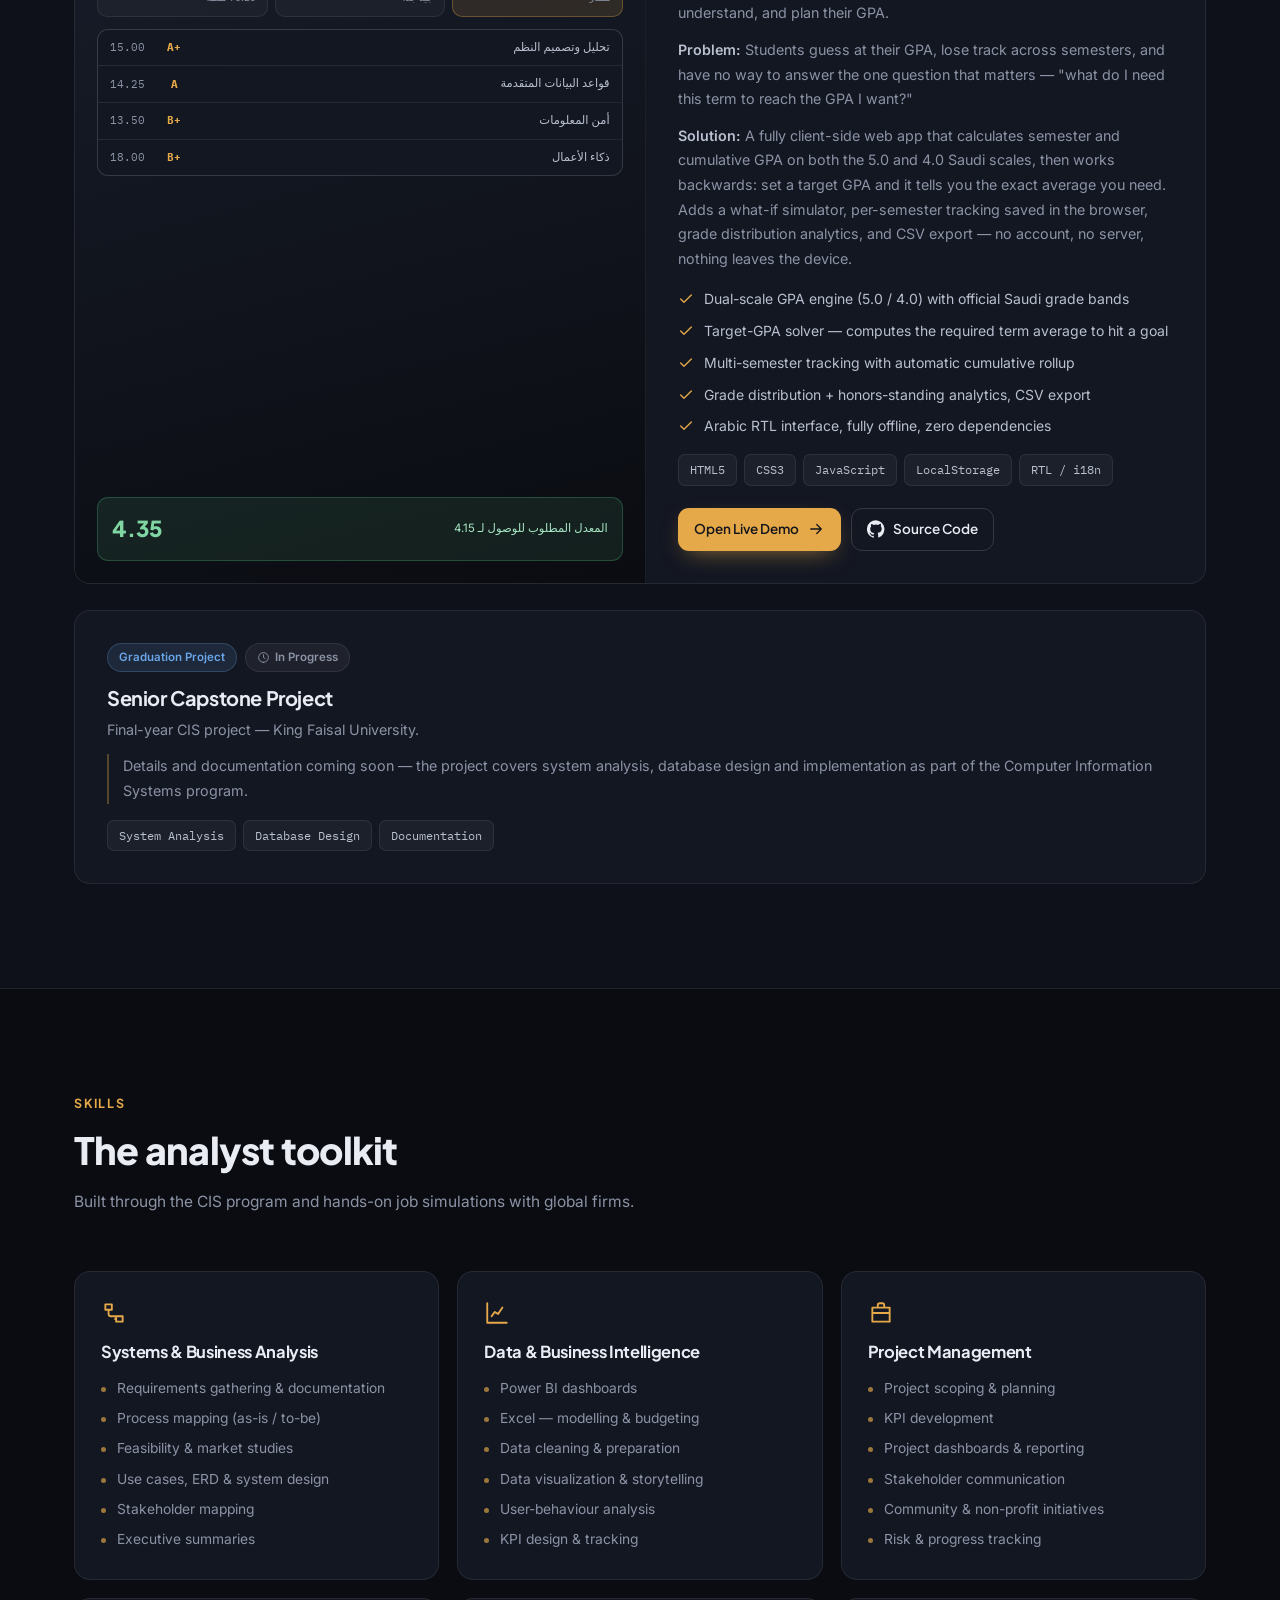
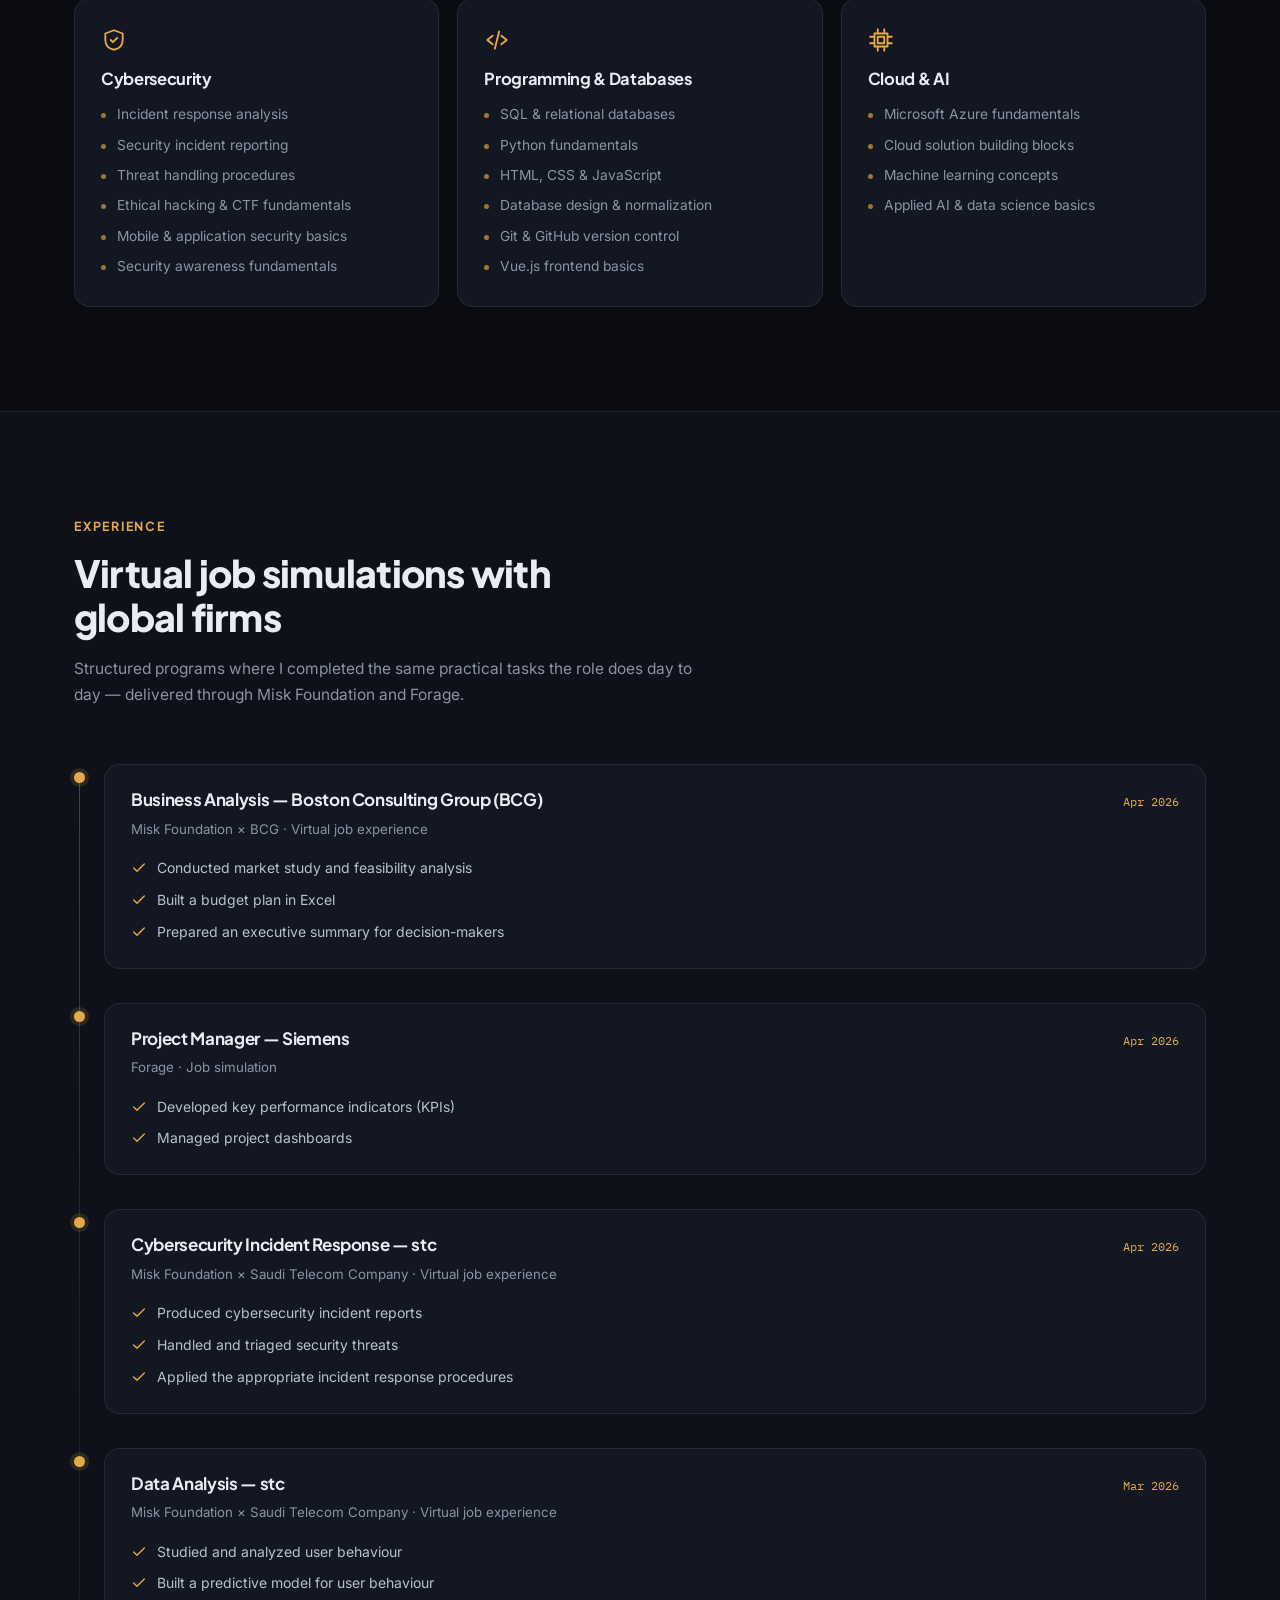
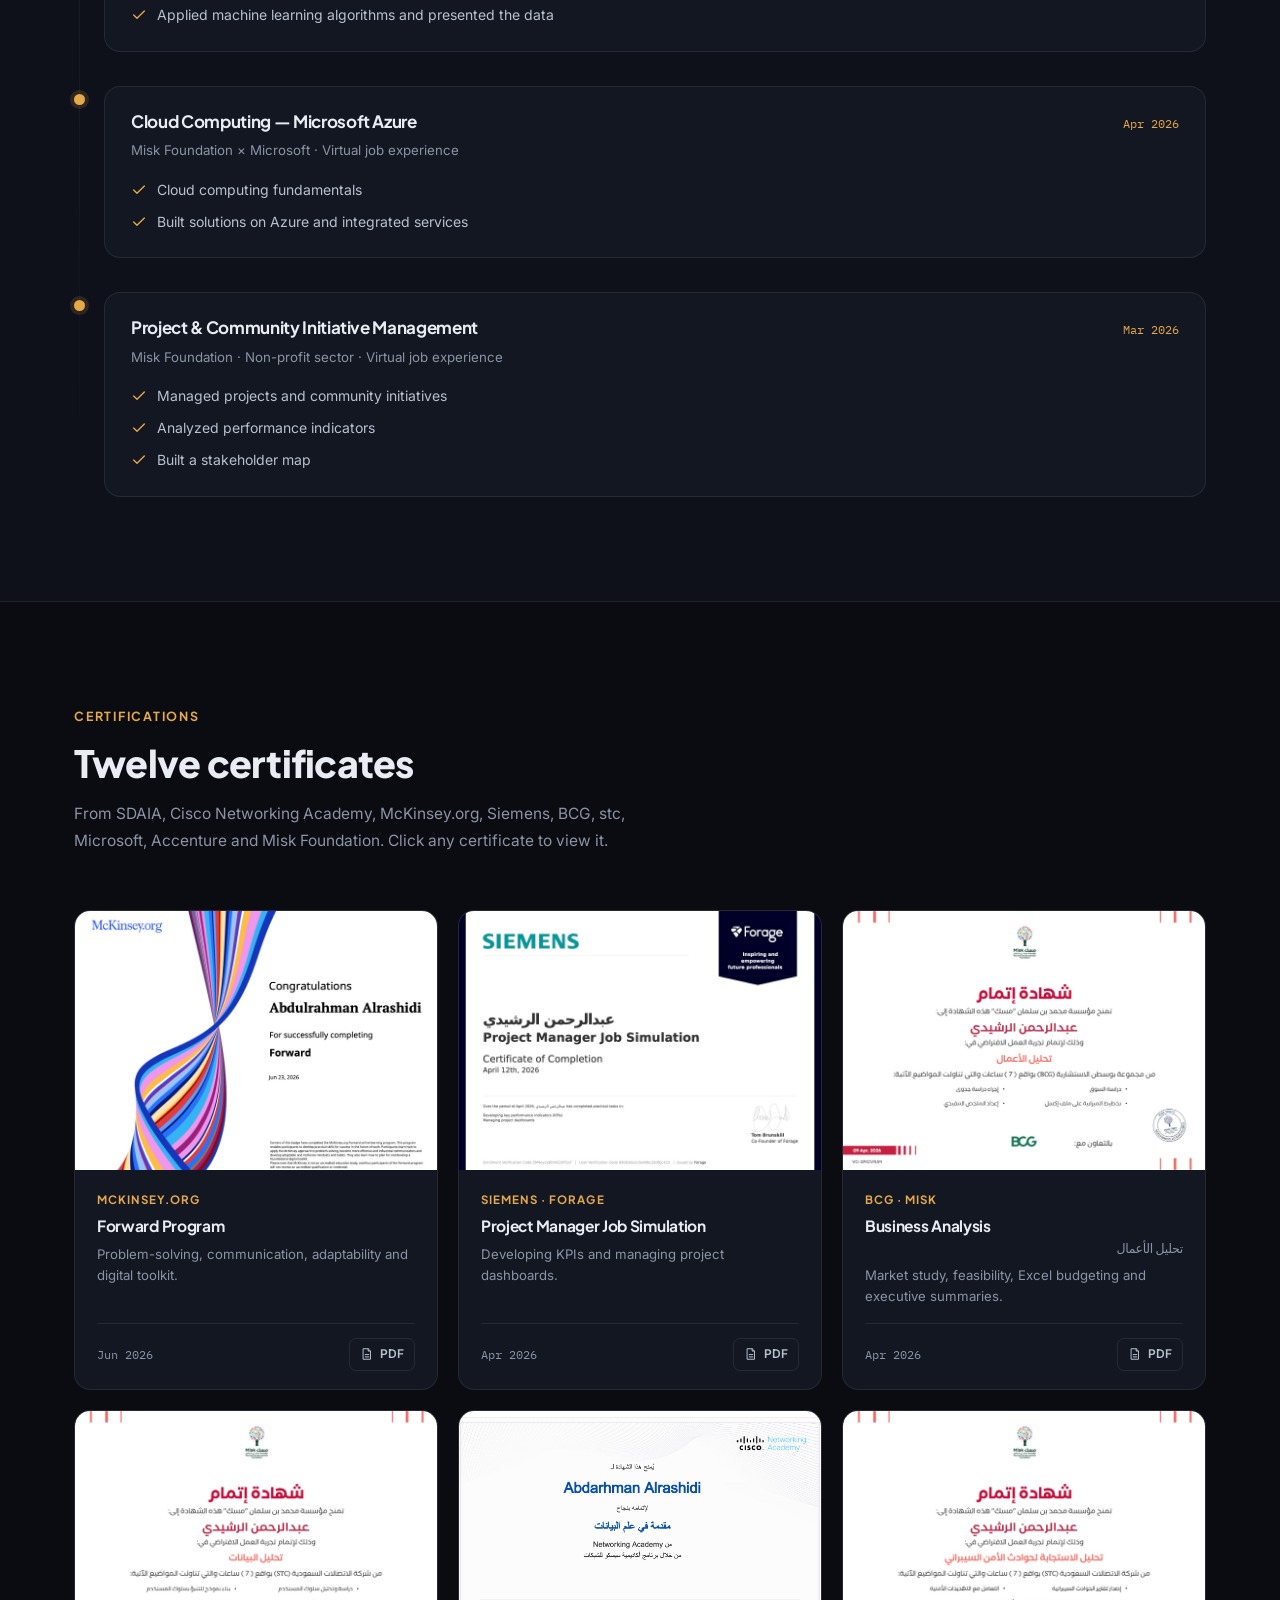
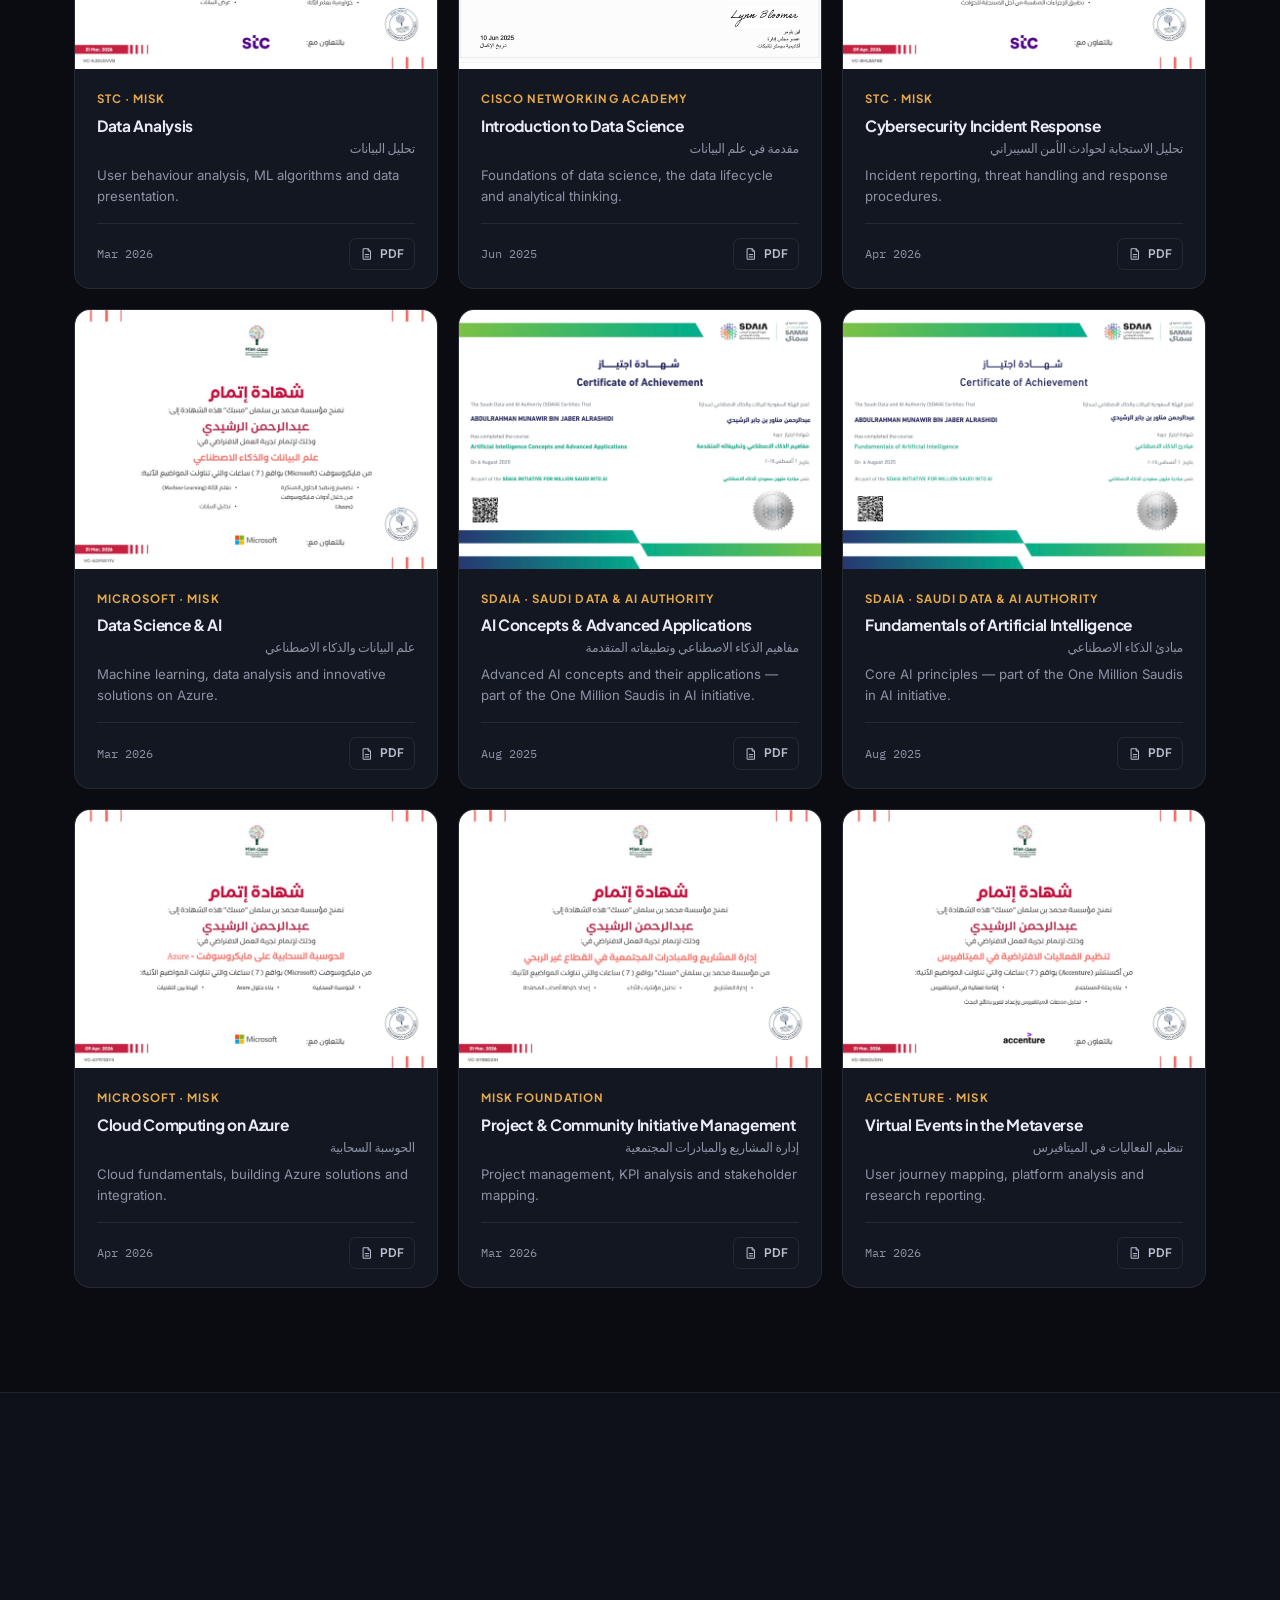
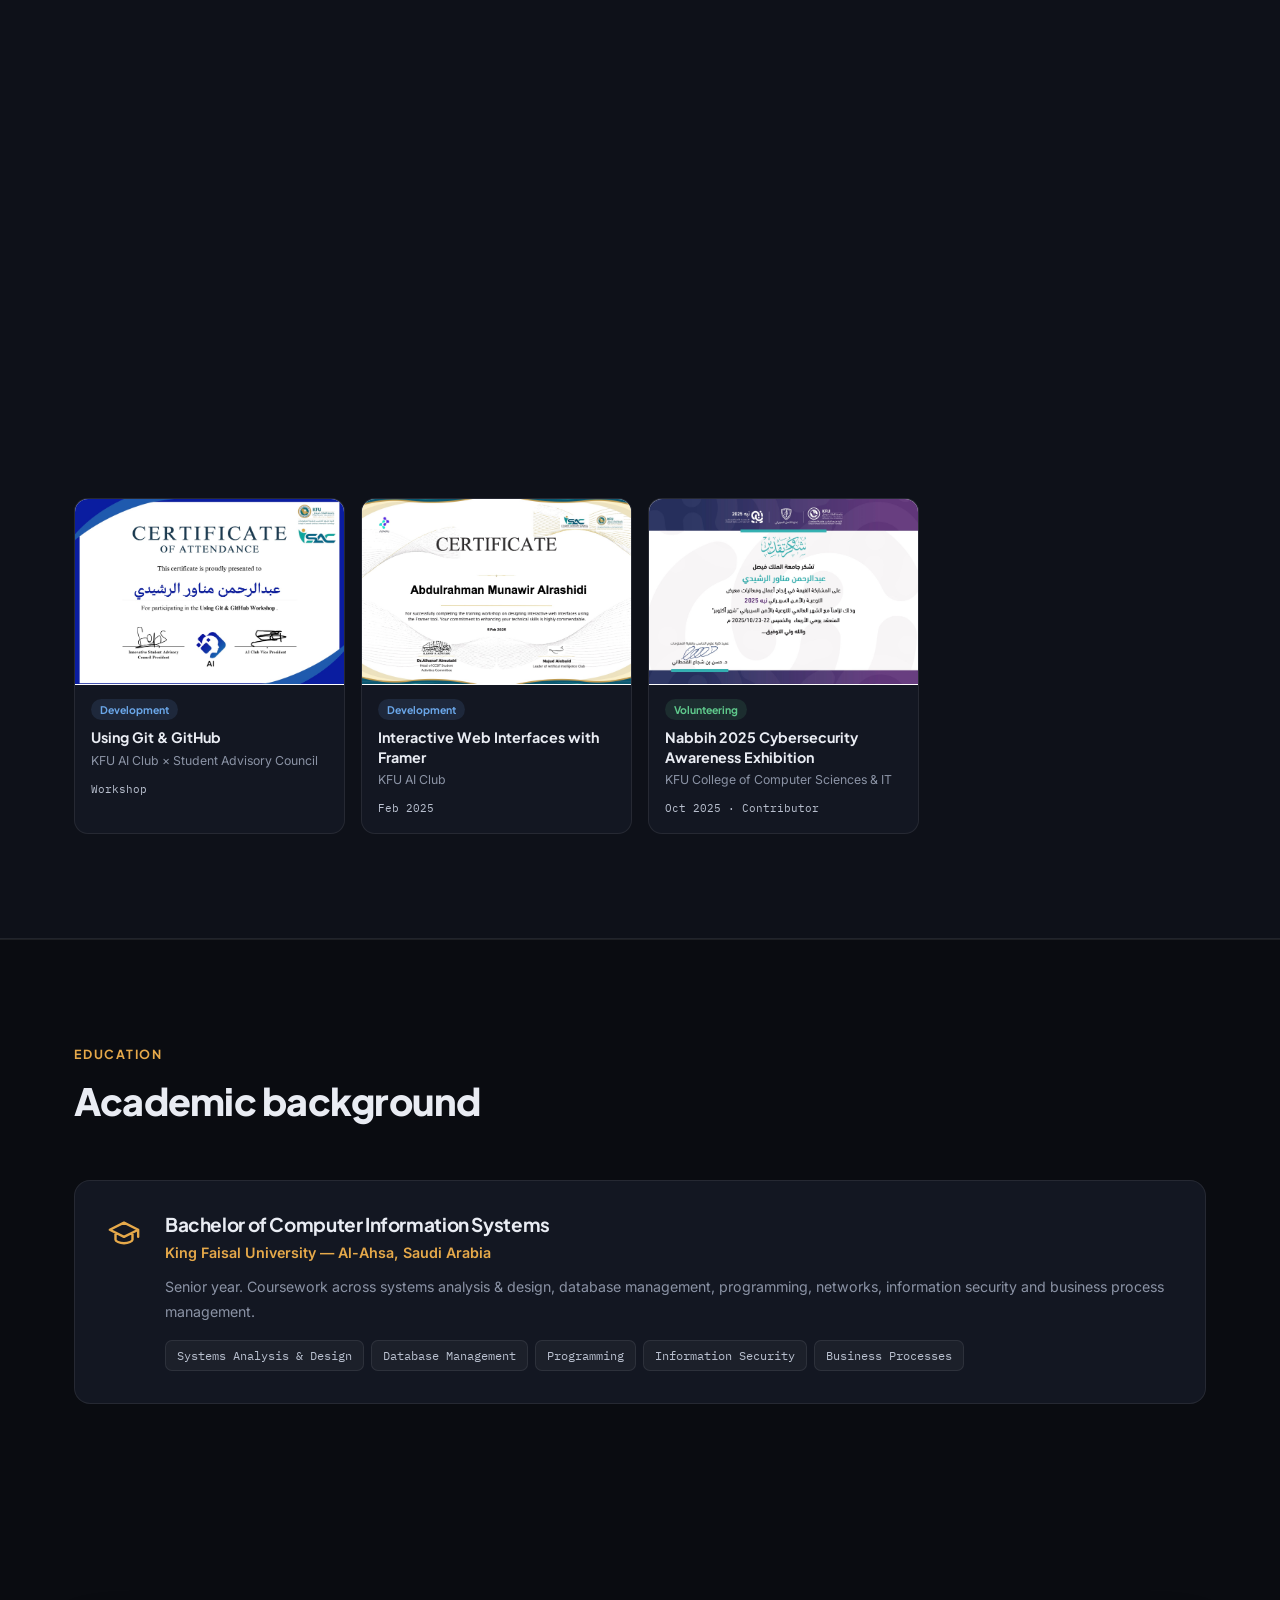
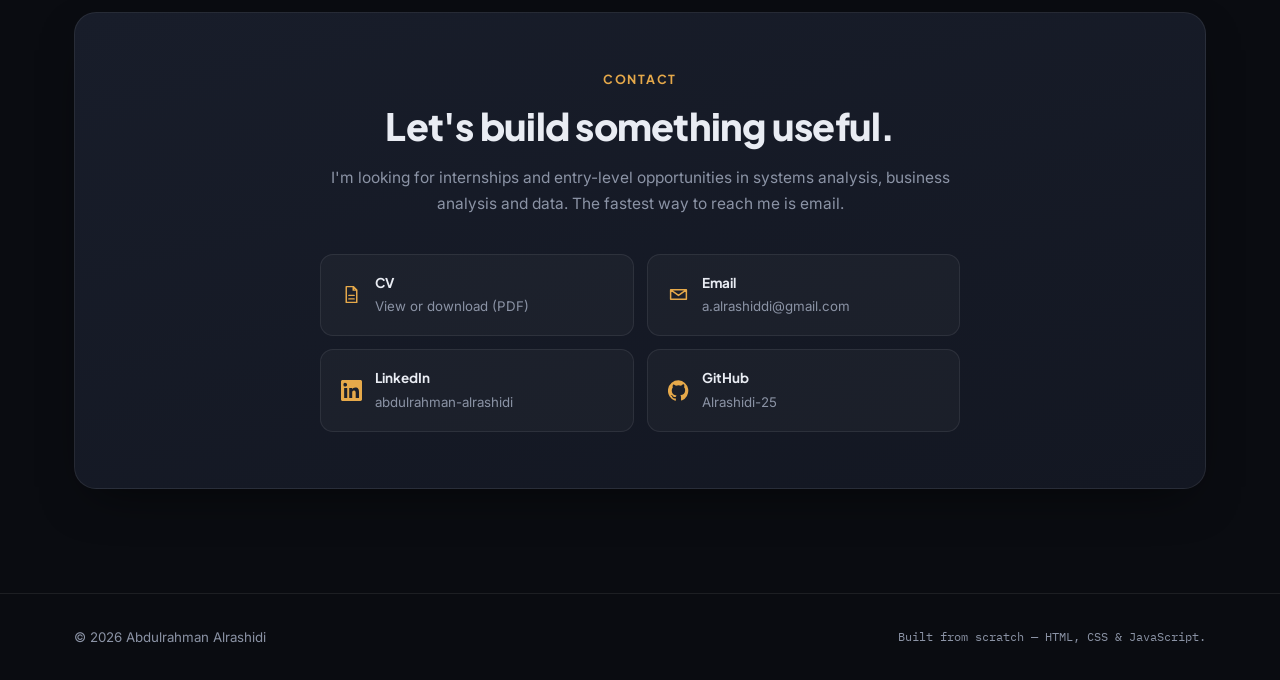
==== commit 9fff1237: "Add an Arabic version of the portfolio" ====
--- a/index.html
+++ b/index.html
@@ -7,6 +7,9 @@
 <meta name="description" content="Abdulrahman Alrashidi — Computer Information Systems senior at King Faisal University. Aspiring Systems &amp; Business Analyst working across requirements, data analysis, Power BI, project management and cybersecurity.">
 <meta name="theme-color" content="#0a0c11">
 <link rel="canonical" href="https://alrashidi-25.github.io/">
+<link rel="alternate" hreflang="en" href="https://alrashidi-25.github.io/">
+<link rel="alternate" hreflang="ar" href="https://alrashidi-25.github.io/ar/">
+<link rel="alternate" hreflang="x-default" href="https://alrashidi-25.github.io/">
 <meta property="og:type" content="website">
 <meta property="og:url" content="https://alrashidi-25.github.io/">
 <meta property="og:site_name" content="Abdulrahman Alrashidi">
@@ -71,6 +74,7 @@
       <li><a href="#contact">Contact</a></li>
     </ul>
     <div class="nav-right">
+      <a href="ar/" class="lang-switch" hreflang="ar" lang="ar" title="النسخة العربية">عربي</a>
       <a href="assets/Abdulrahman_Alrashidi_CV.pdf" download class="btn btn-primary btn-sm nav-cta"><svg class="ic"><use href="#i-download"/></svg> Download CV</a>
       <button class="menu-toggle" id="menu-toggle" aria-label="Open menu" aria-expanded="false" aria-controls="nav-links"><svg class="ic"><use href="#i-menu"/></svg></button>
     </div>
--- a/style.css
+++ b/style.css
@@ -124,6 +124,12 @@
 .nav-links a.is-current{color:var(--accent);background:var(--accent-soft)}
 
 .nav-right{display:flex;align-items:center;gap:10px;flex:none}
+.lang-switch{
+  display:inline-flex;align-items:center;justify-content:center;height:38px;min-width:44px;padding:0 12px;
+  border-radius:10px;border:1px solid var(--border-strong);color:var(--text-2);
+  font-size:14px;font-weight:600;line-height:1;transition:border-color .2s,color .2s,background .2s;
+}
+.lang-switch:hover{border-color:var(--accent);color:var(--accent);background:var(--accent-soft)}
 .menu-toggle{
   display:none;background:transparent;border:1px solid var(--border);color:var(--text);
   width:40px;height:40px;border-radius:10px;cursor:pointer;place-items:center;
@@ -628,6 +634,7 @@
   .nav-links a{padding:12px 14px;font-size:15px}
   .menu-toggle{display:grid}
   .nav-cta{display:none}
+  .nav-right{margin-left:auto}
   .logo-text{display:none}
 
   .hero-grid{grid-template-columns:1fr;gap:48px}
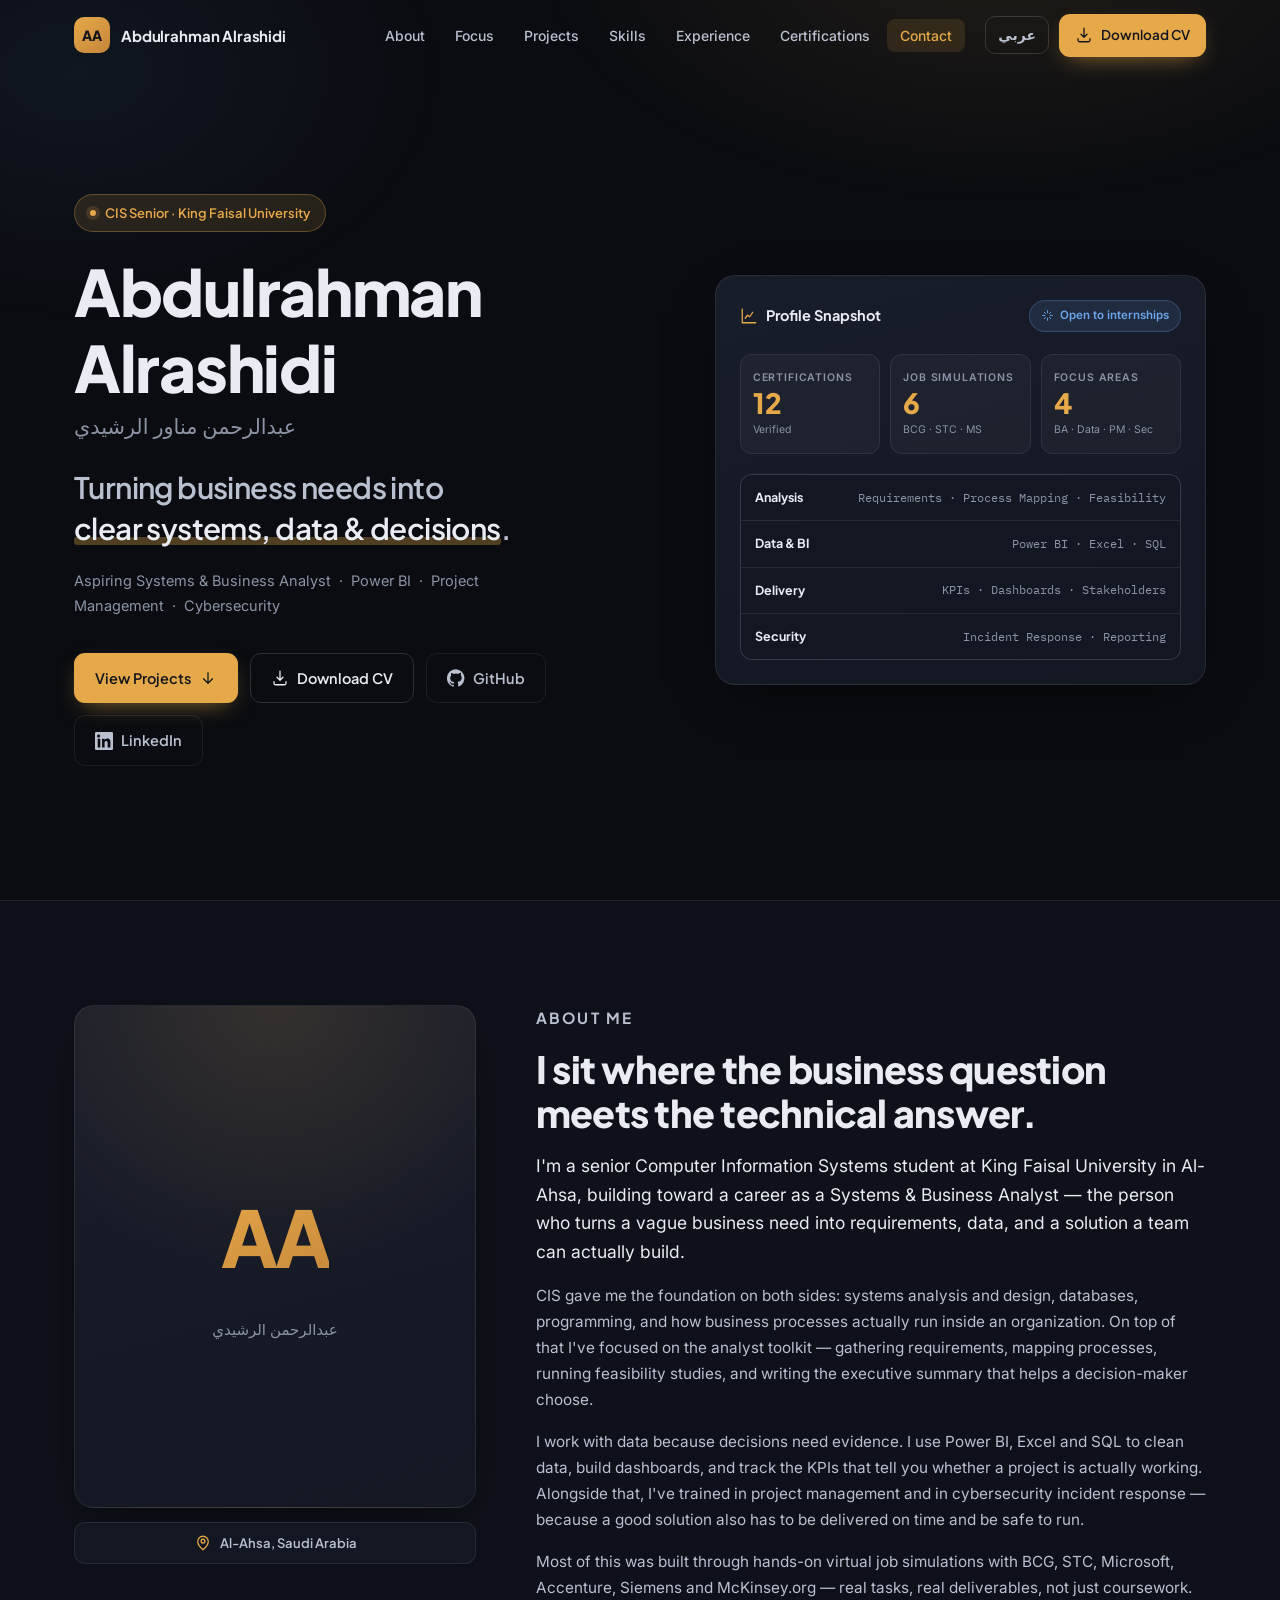
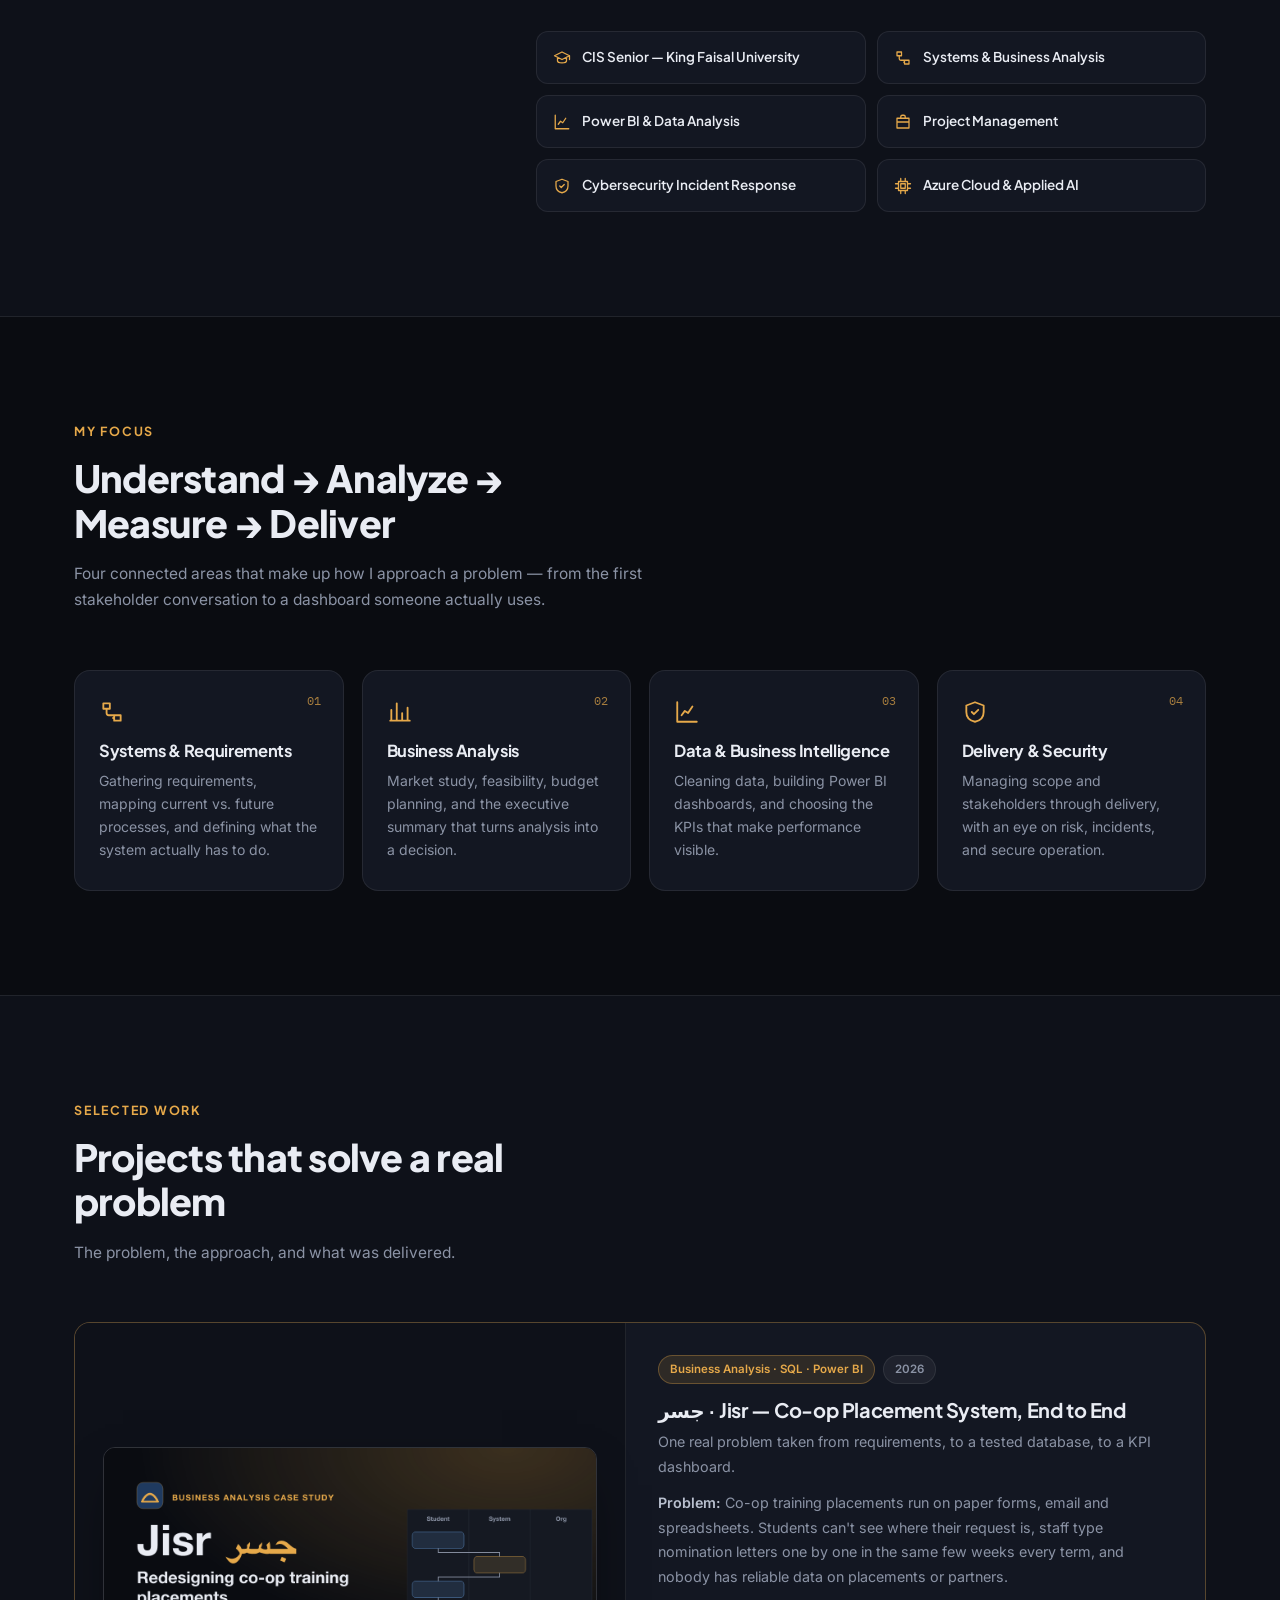
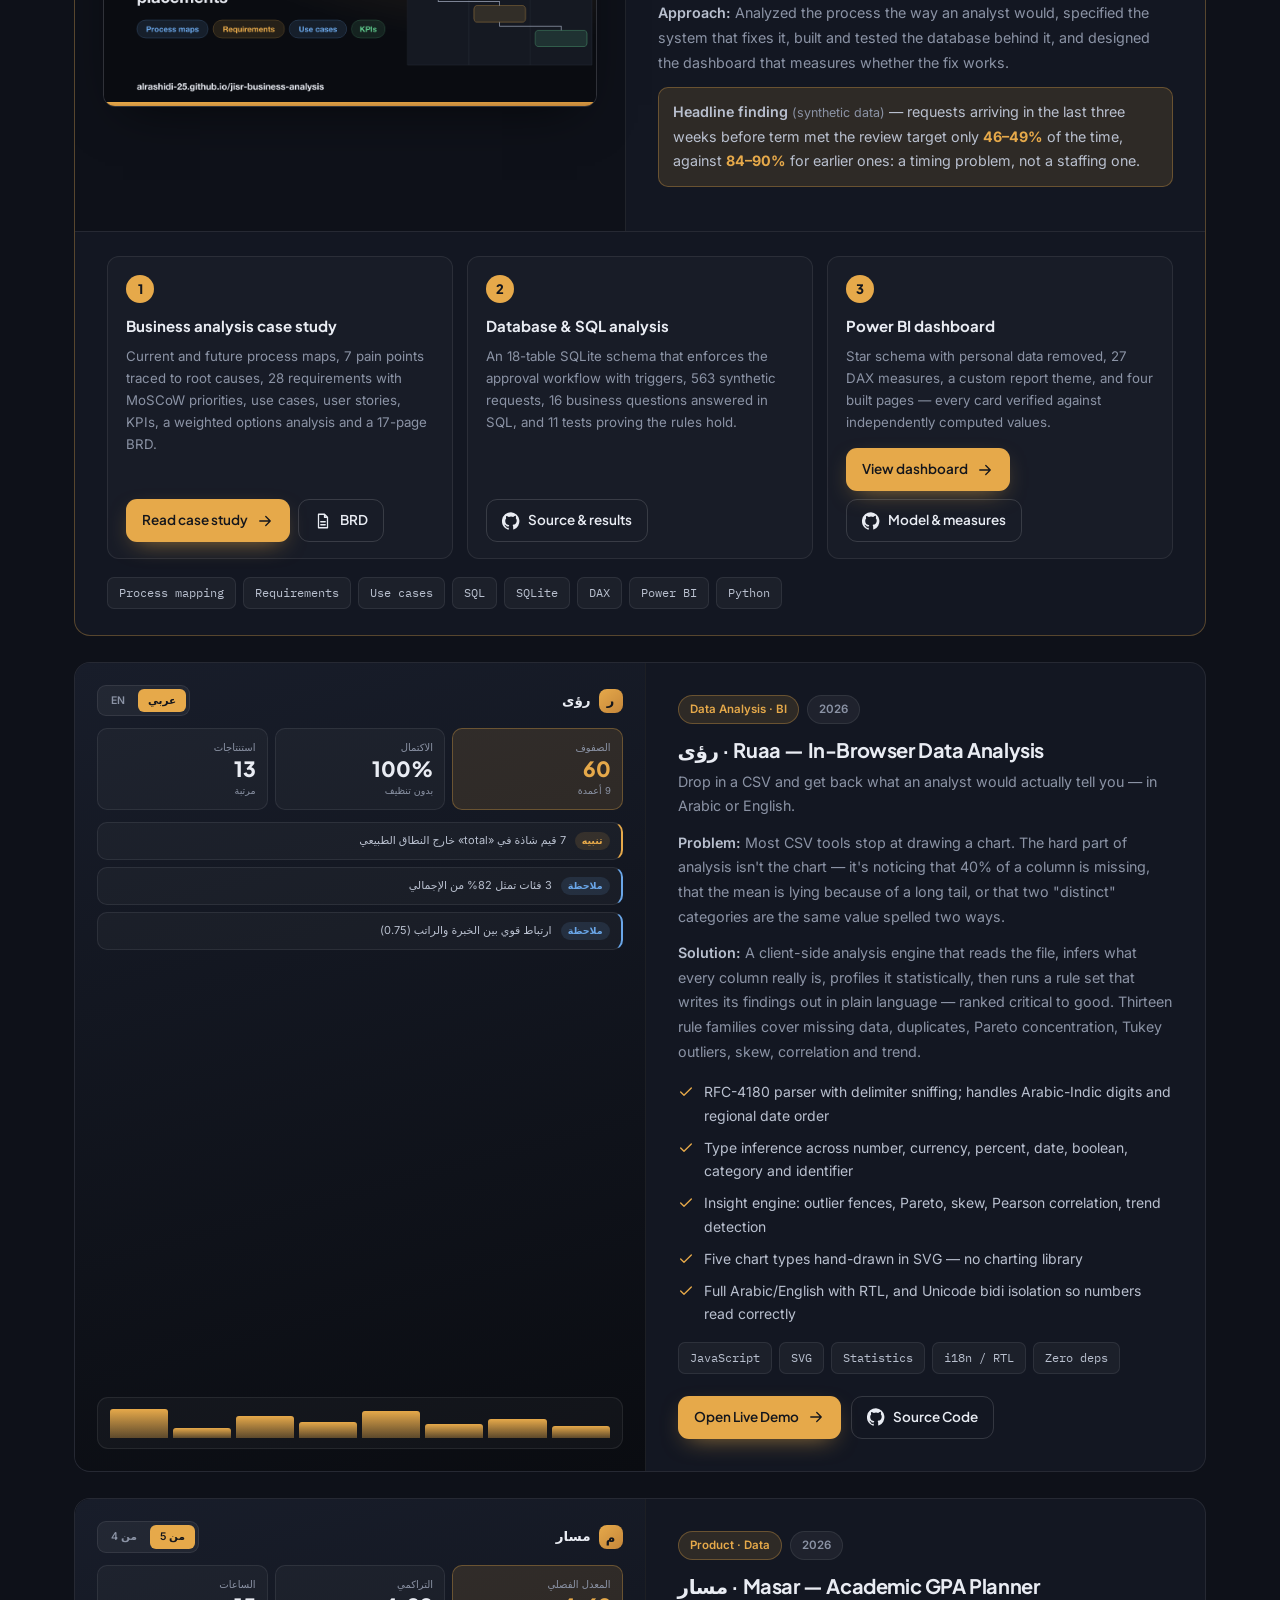
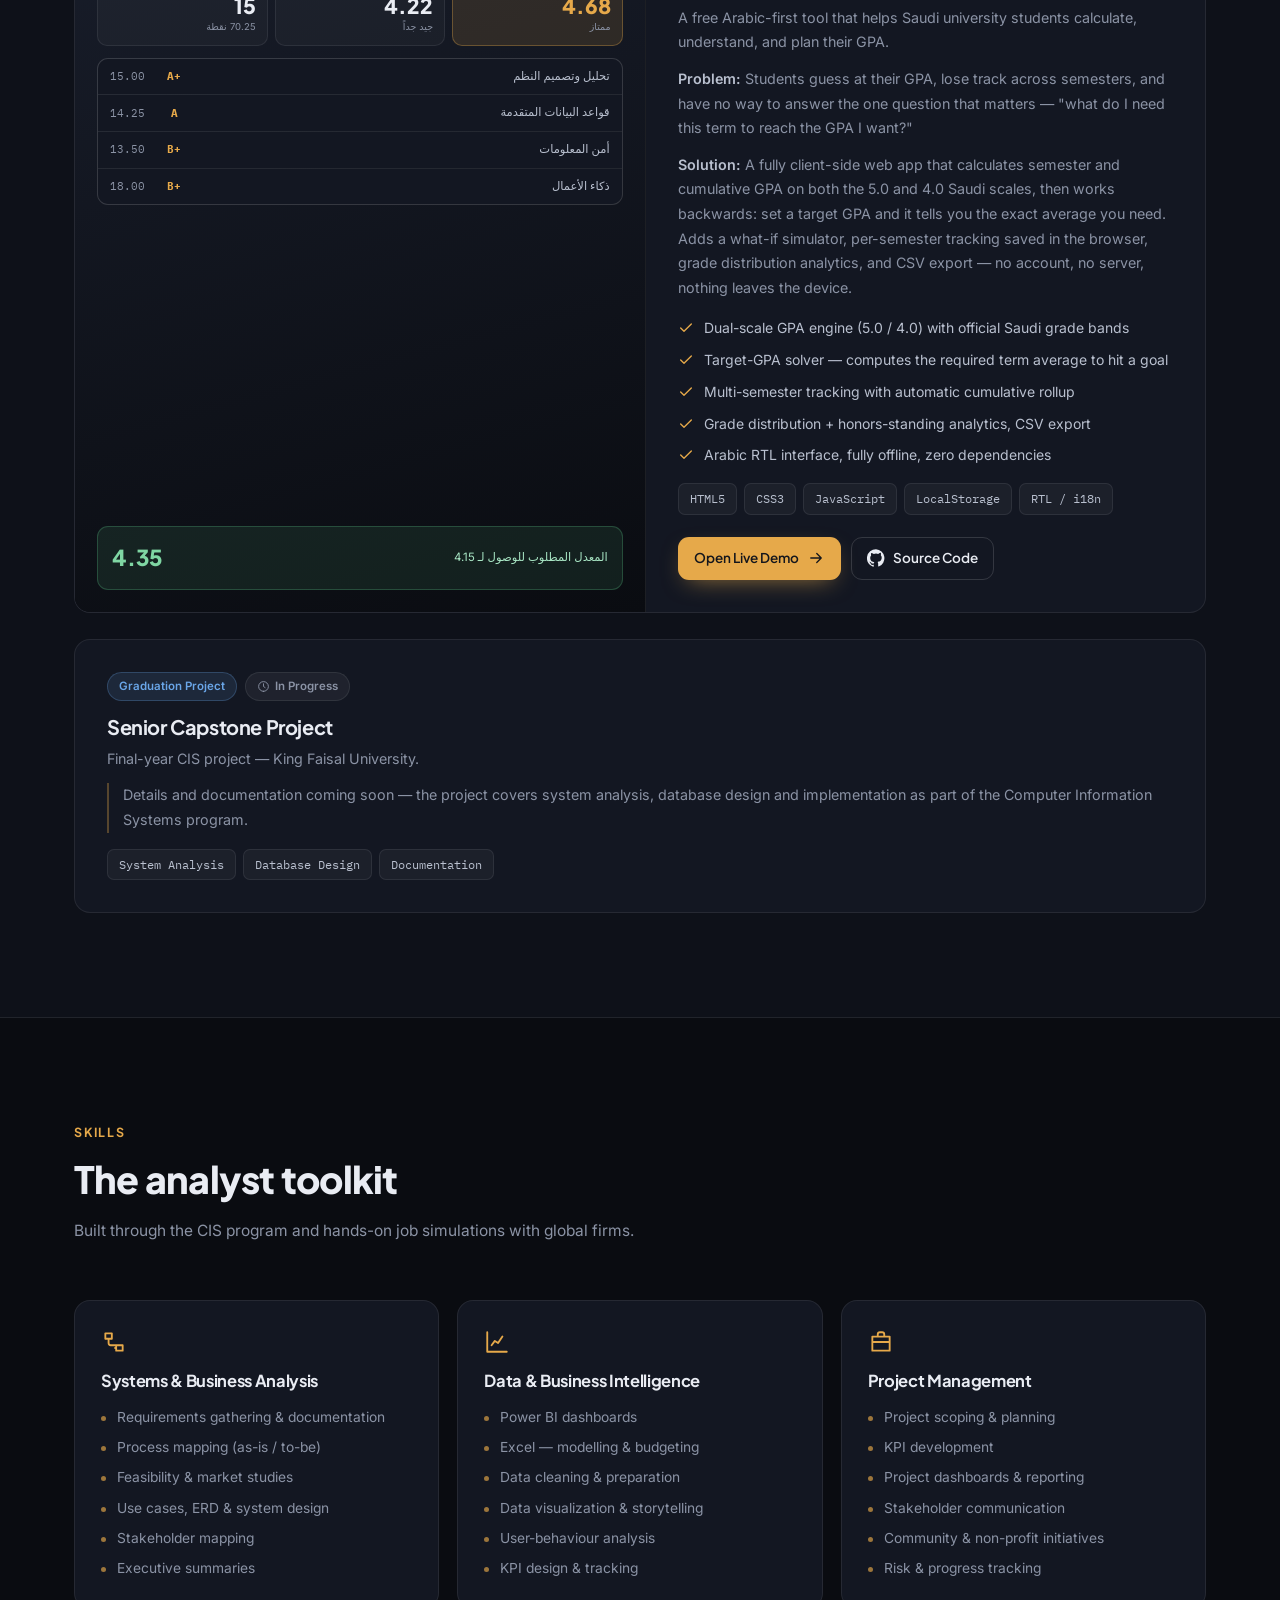
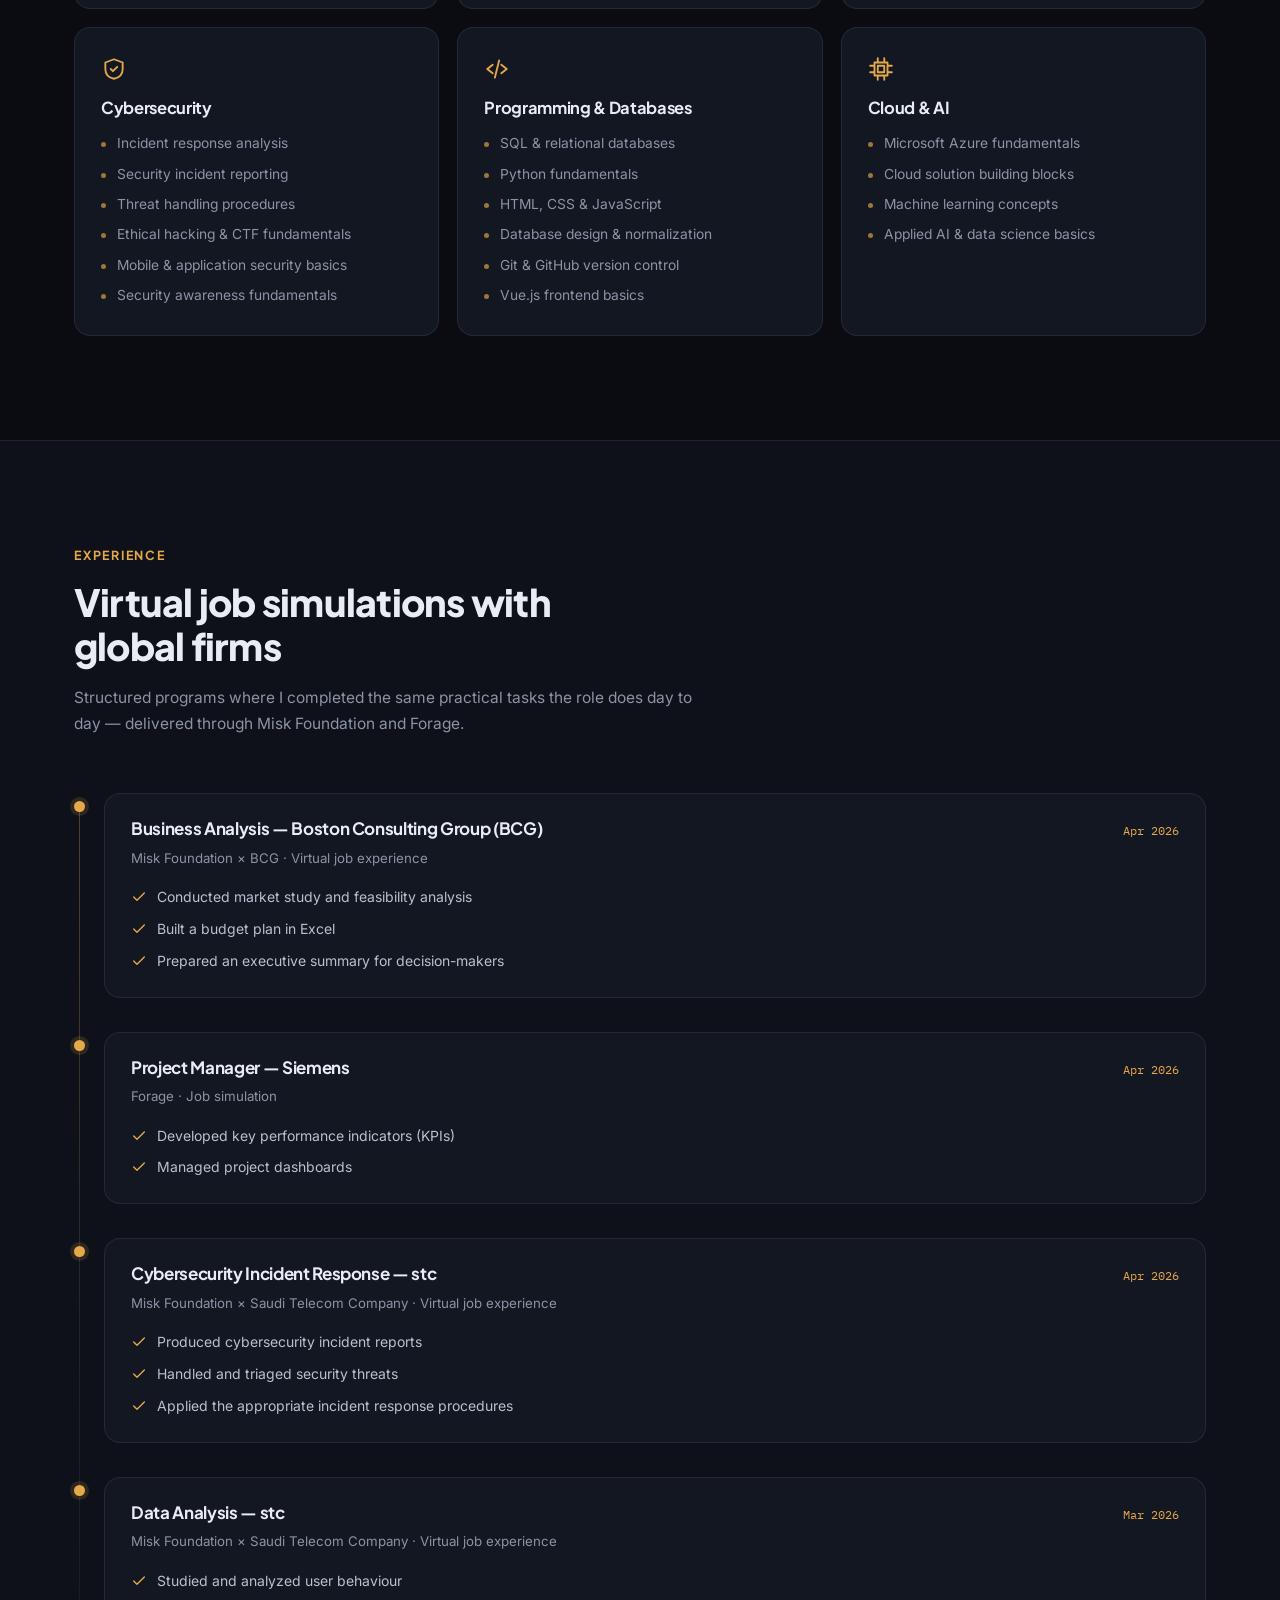
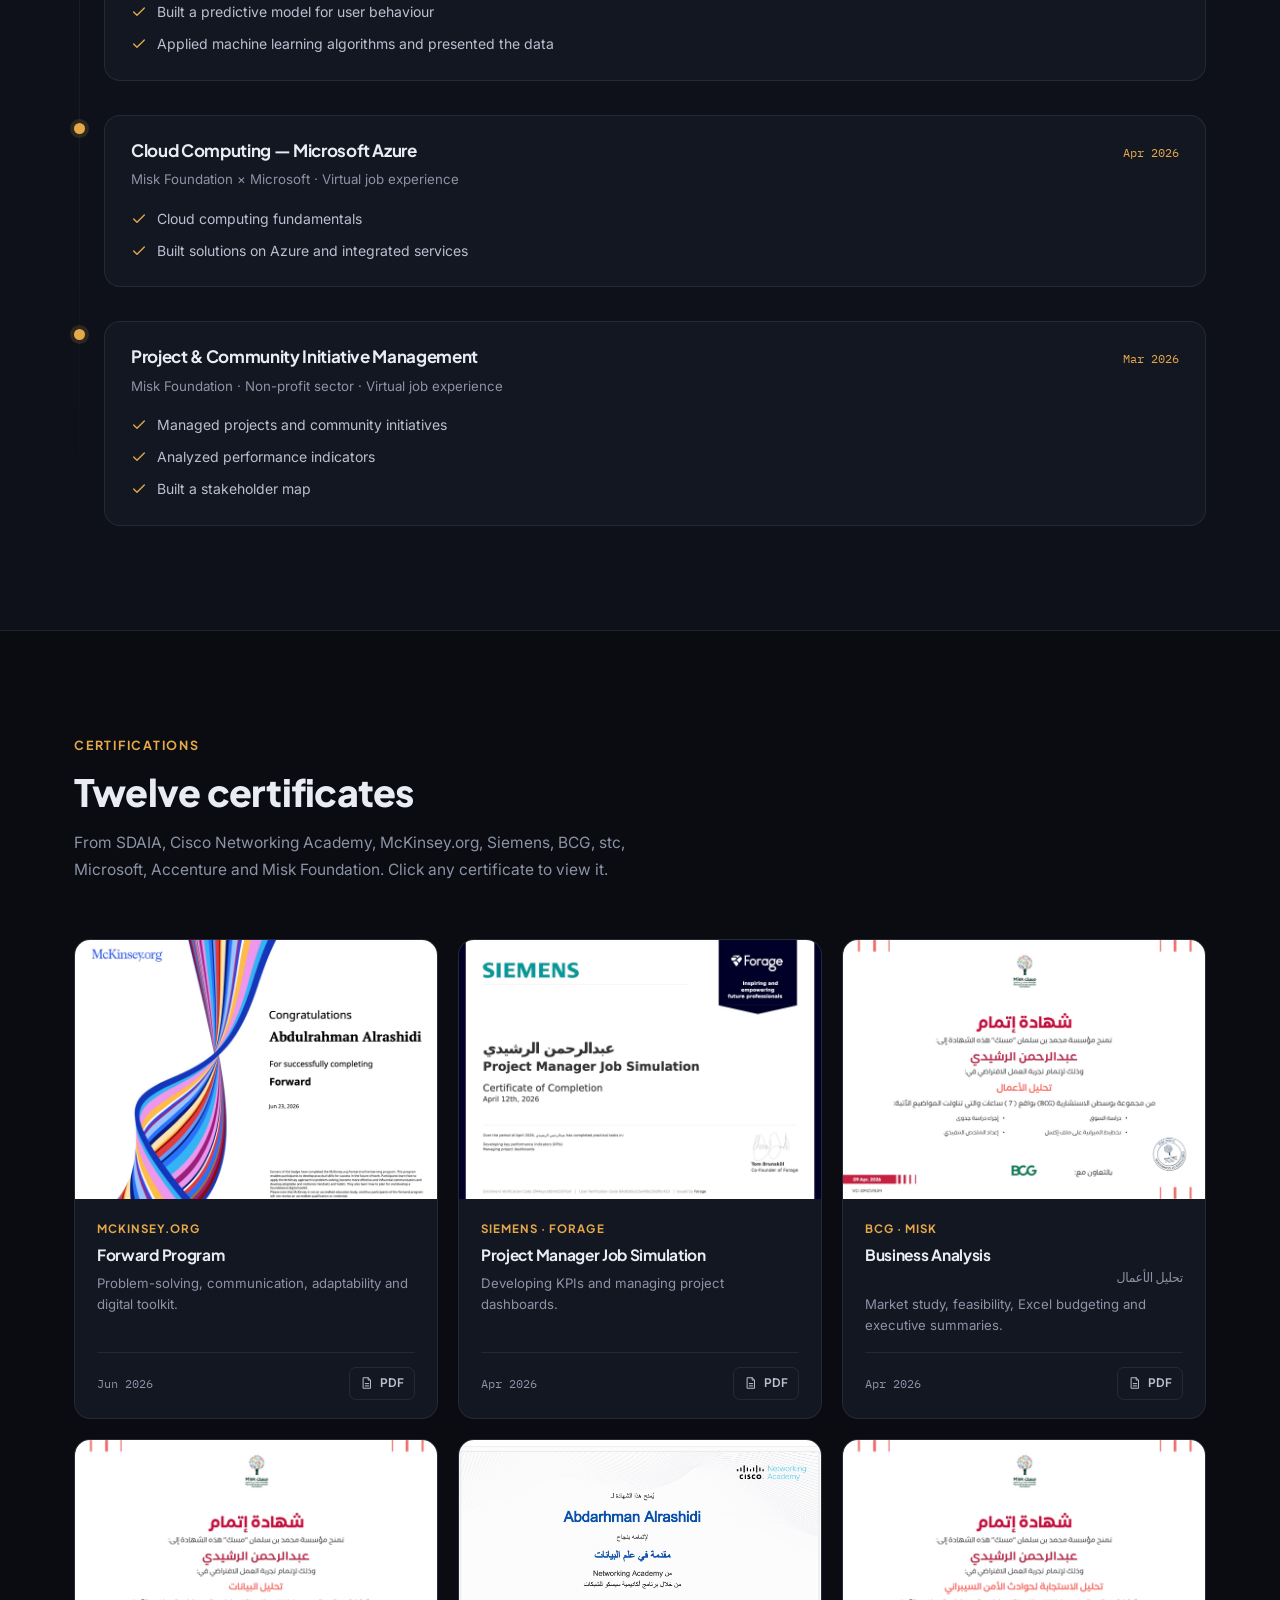
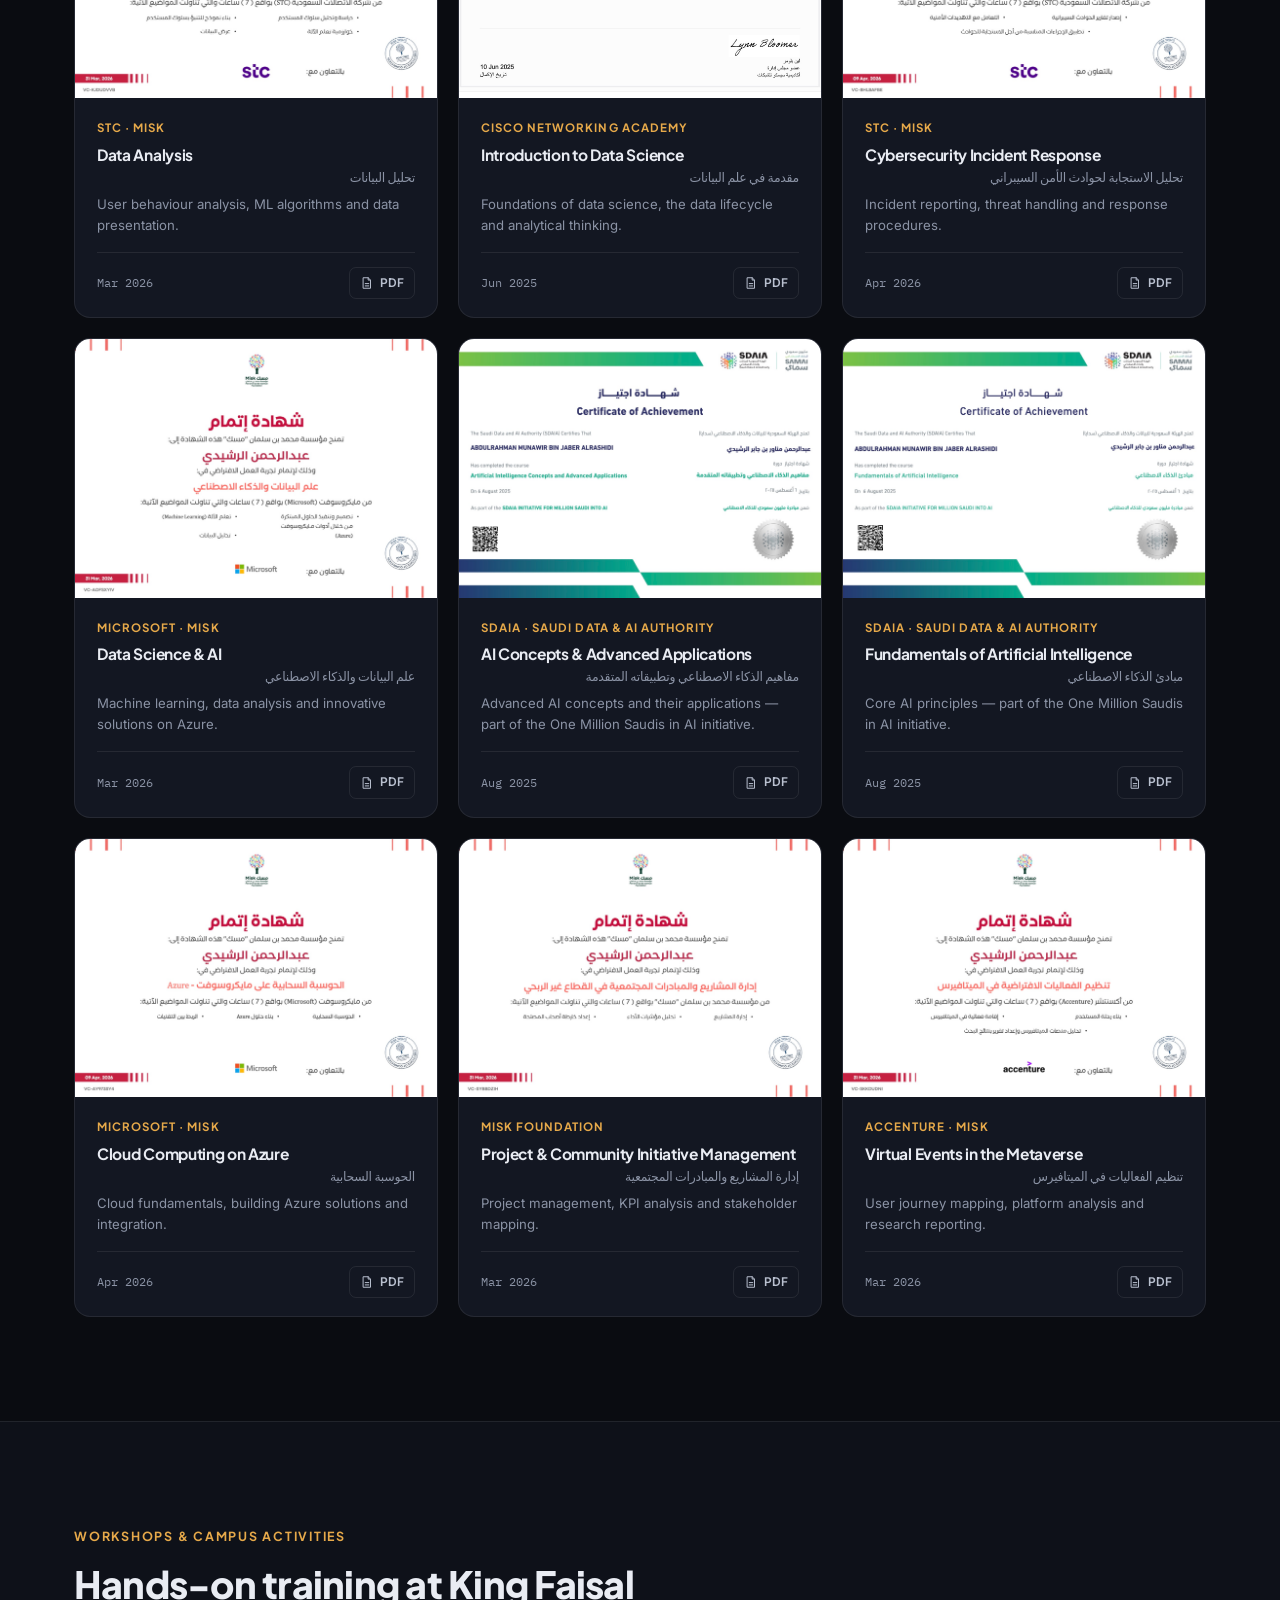
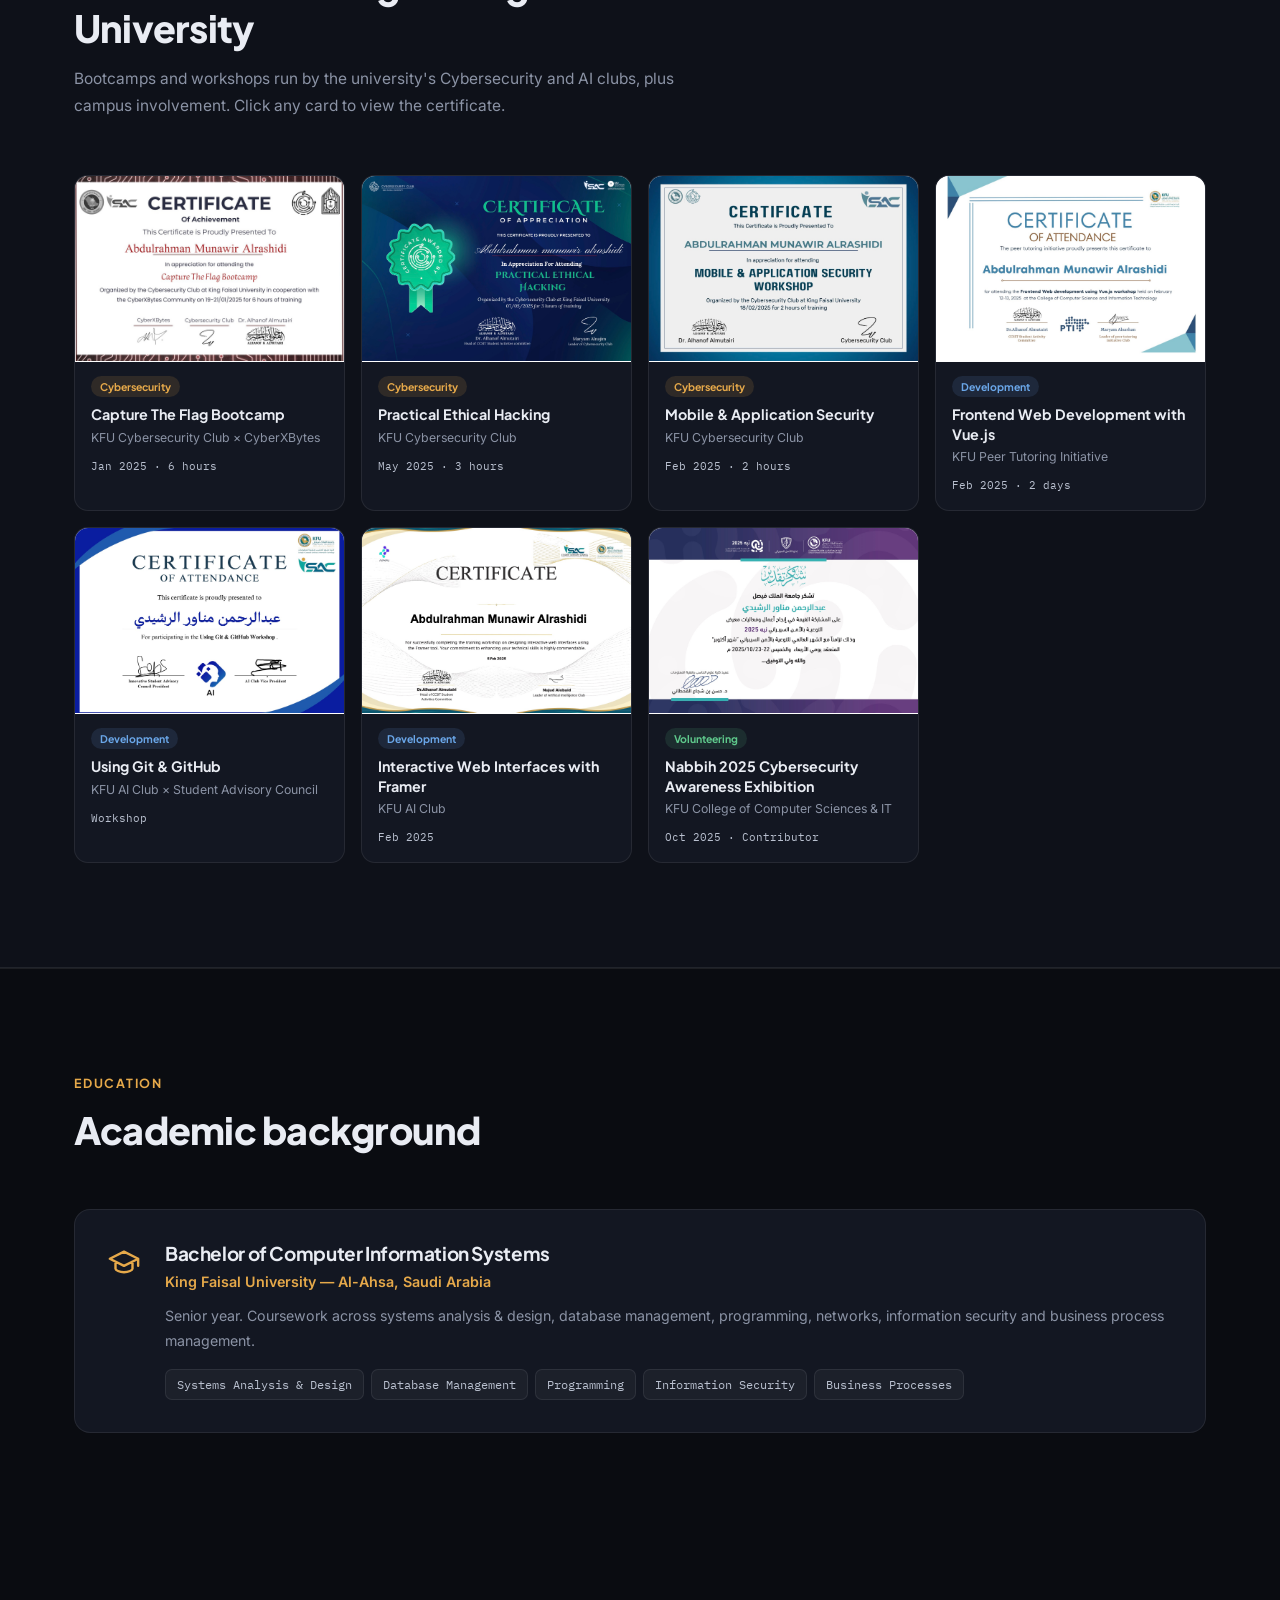
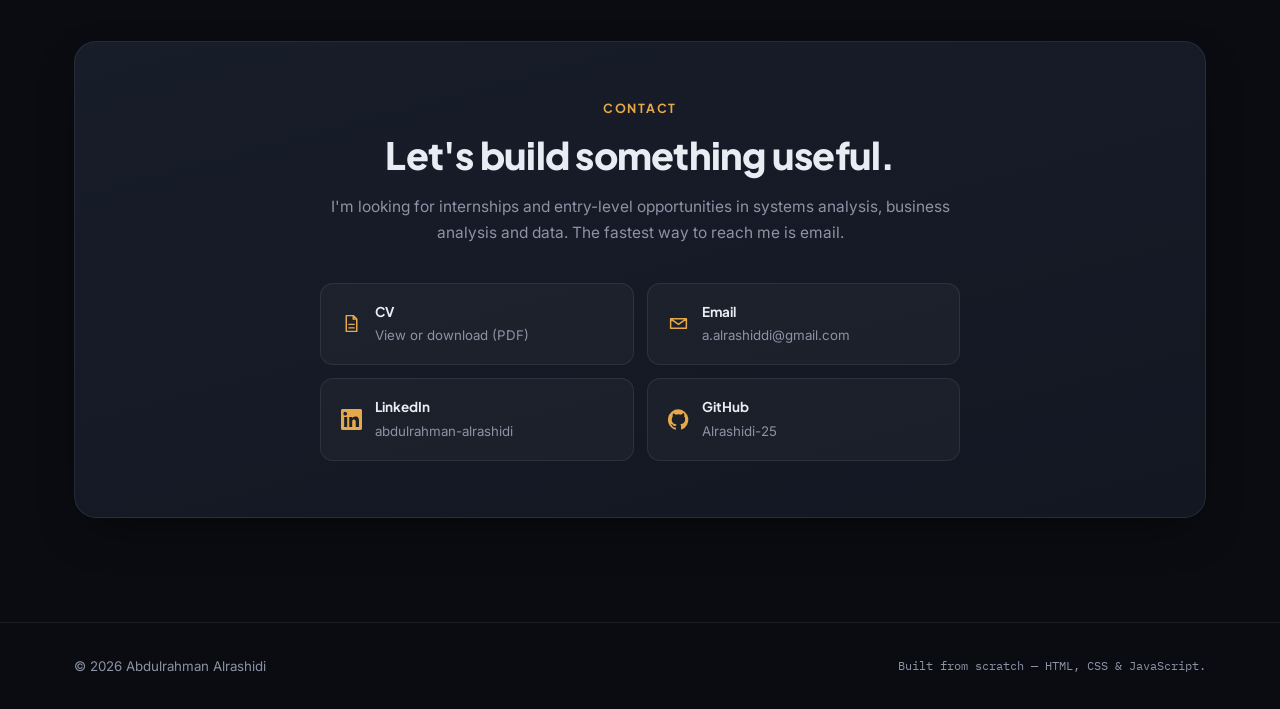
==== commit ff8148ed: "Mark Power BI dashboard as finished; link to it" ====
--- a/index.html
+++ b/index.html
@@ -243,9 +243,10 @@
           </li>
           <li>
             <span class="jisr-num">3</span>
-            <h4>Power BI dashboard <span class="tag tag-accent">In progress</span></h4>
-            <p>Star schema with personal data removed, 27 DAX measures, a report theme and four page designs — verified against independently computed values. Report build under way.</p>
+            <h4>Power BI dashboard</h4>
+            <p>Star schema with personal data removed, 27 DAX measures, a custom report theme, and four built pages — every card verified against independently computed values.</p>
             <div class="jisr-links">
+              <a href="https://github.com/Alrashidi-25/jisr-powerbi#pages" target="_blank" rel="noopener" class="btn btn-primary btn-sm">View dashboard <svg class="ic"><use href="#i-arrow-right"/></svg></a>
               <a href="https://github.com/Alrashidi-25/jisr-powerbi" target="_blank" rel="noopener" class="btn btn-outline btn-sm"><svg class="ic"><use href="#i-github"/></svg> Model &amp; measures</a>
             </div>
           </li>
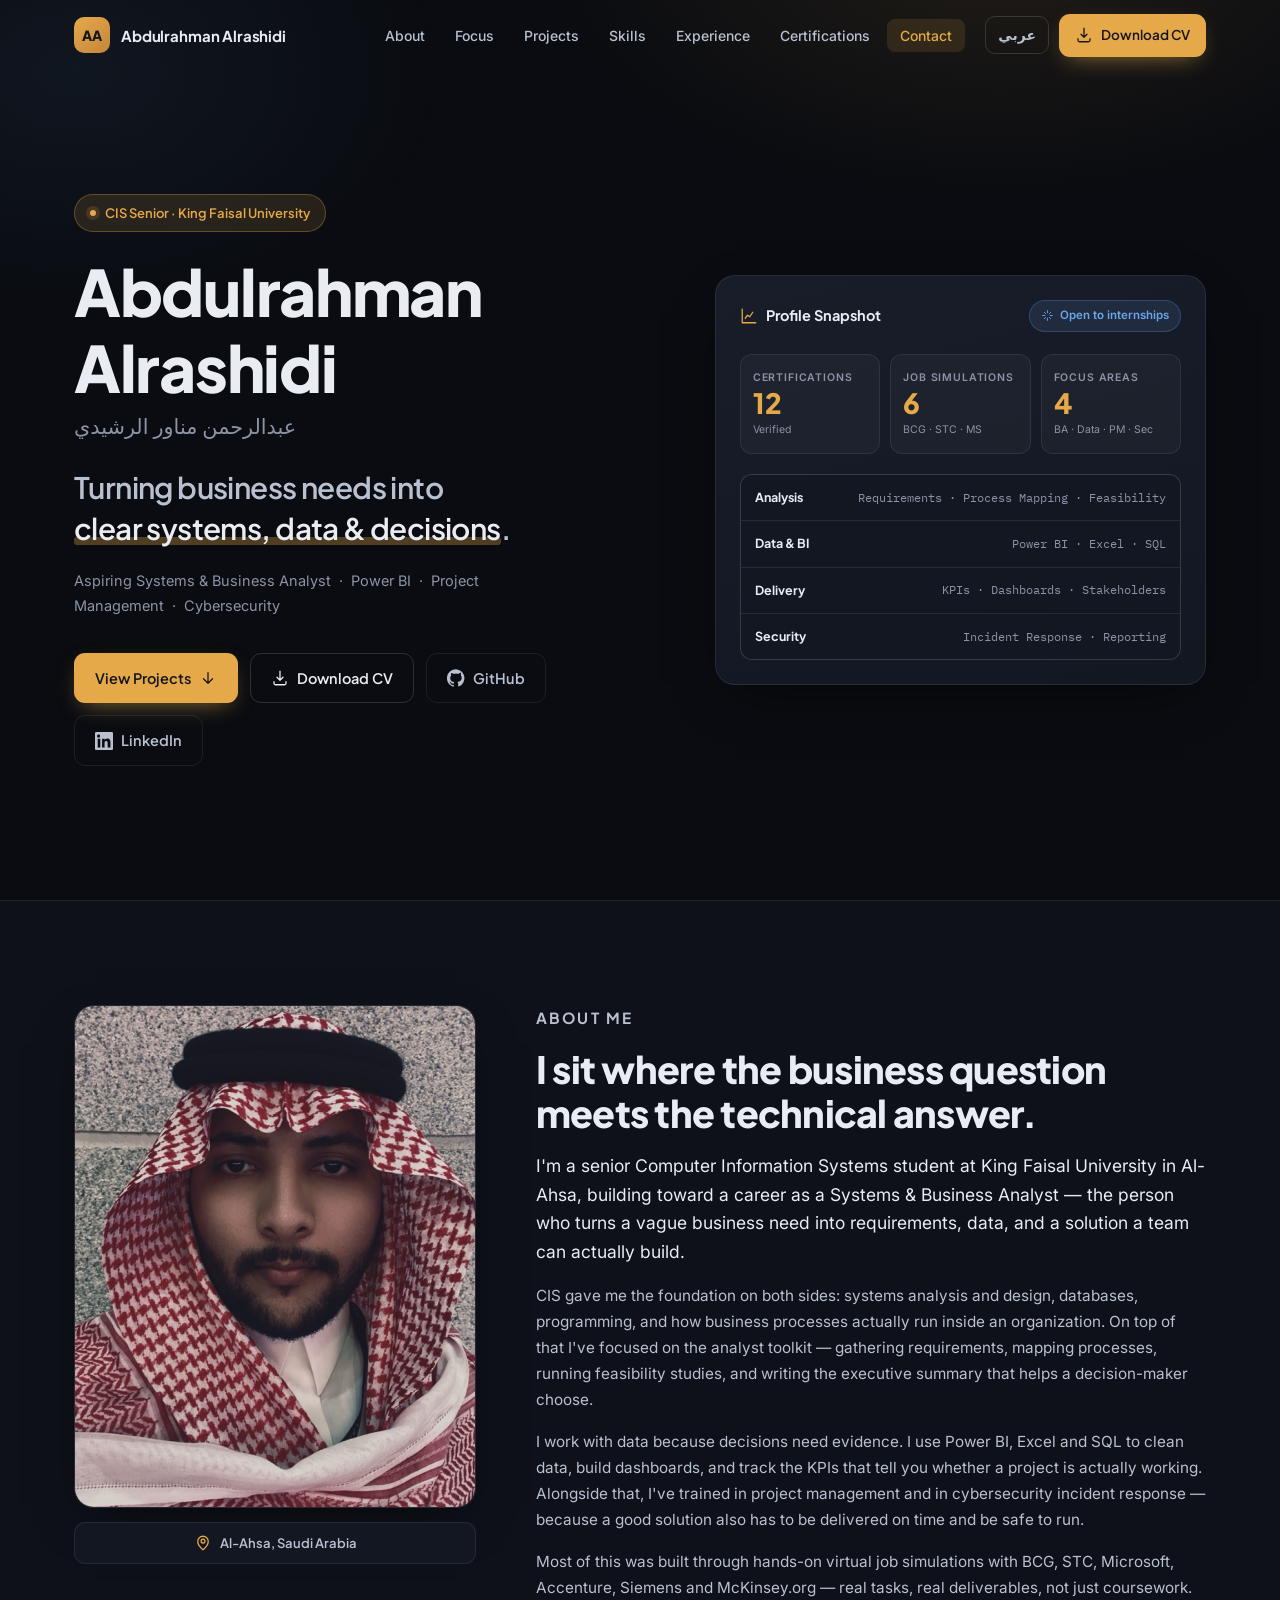
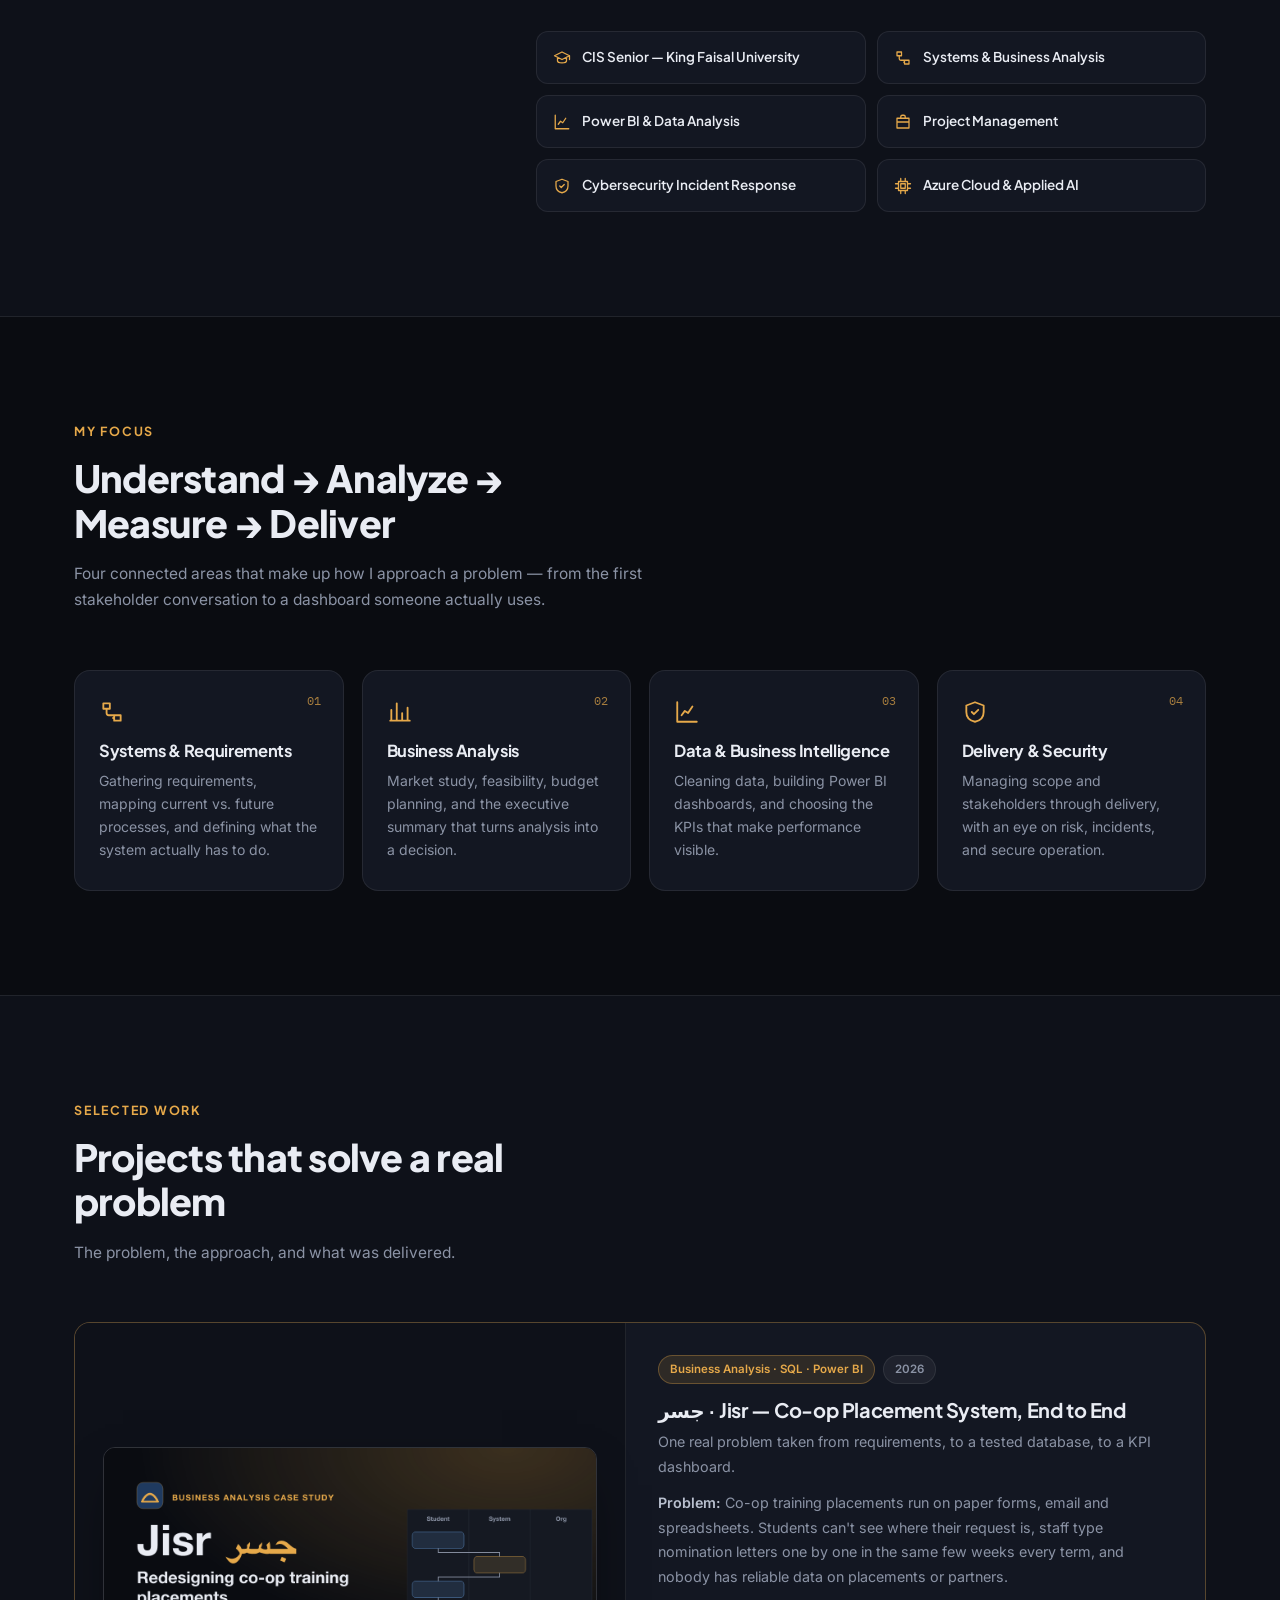
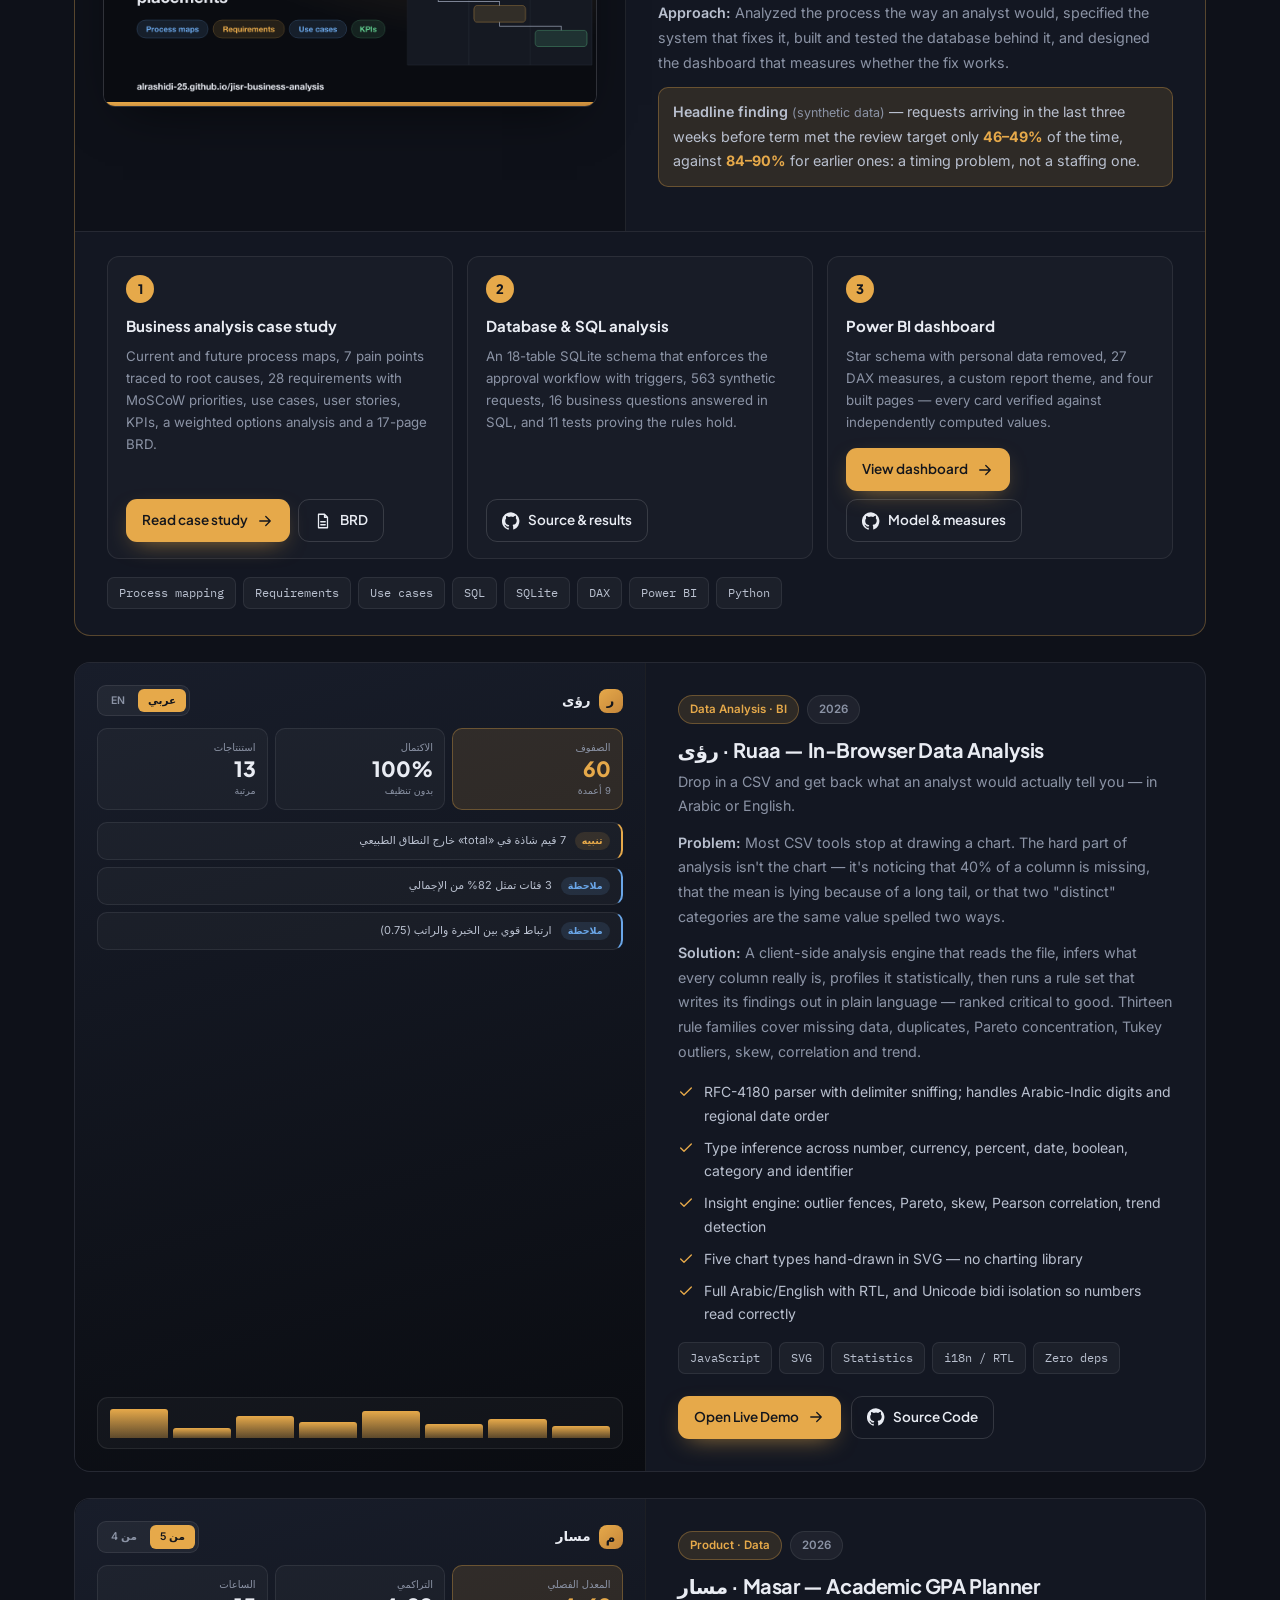
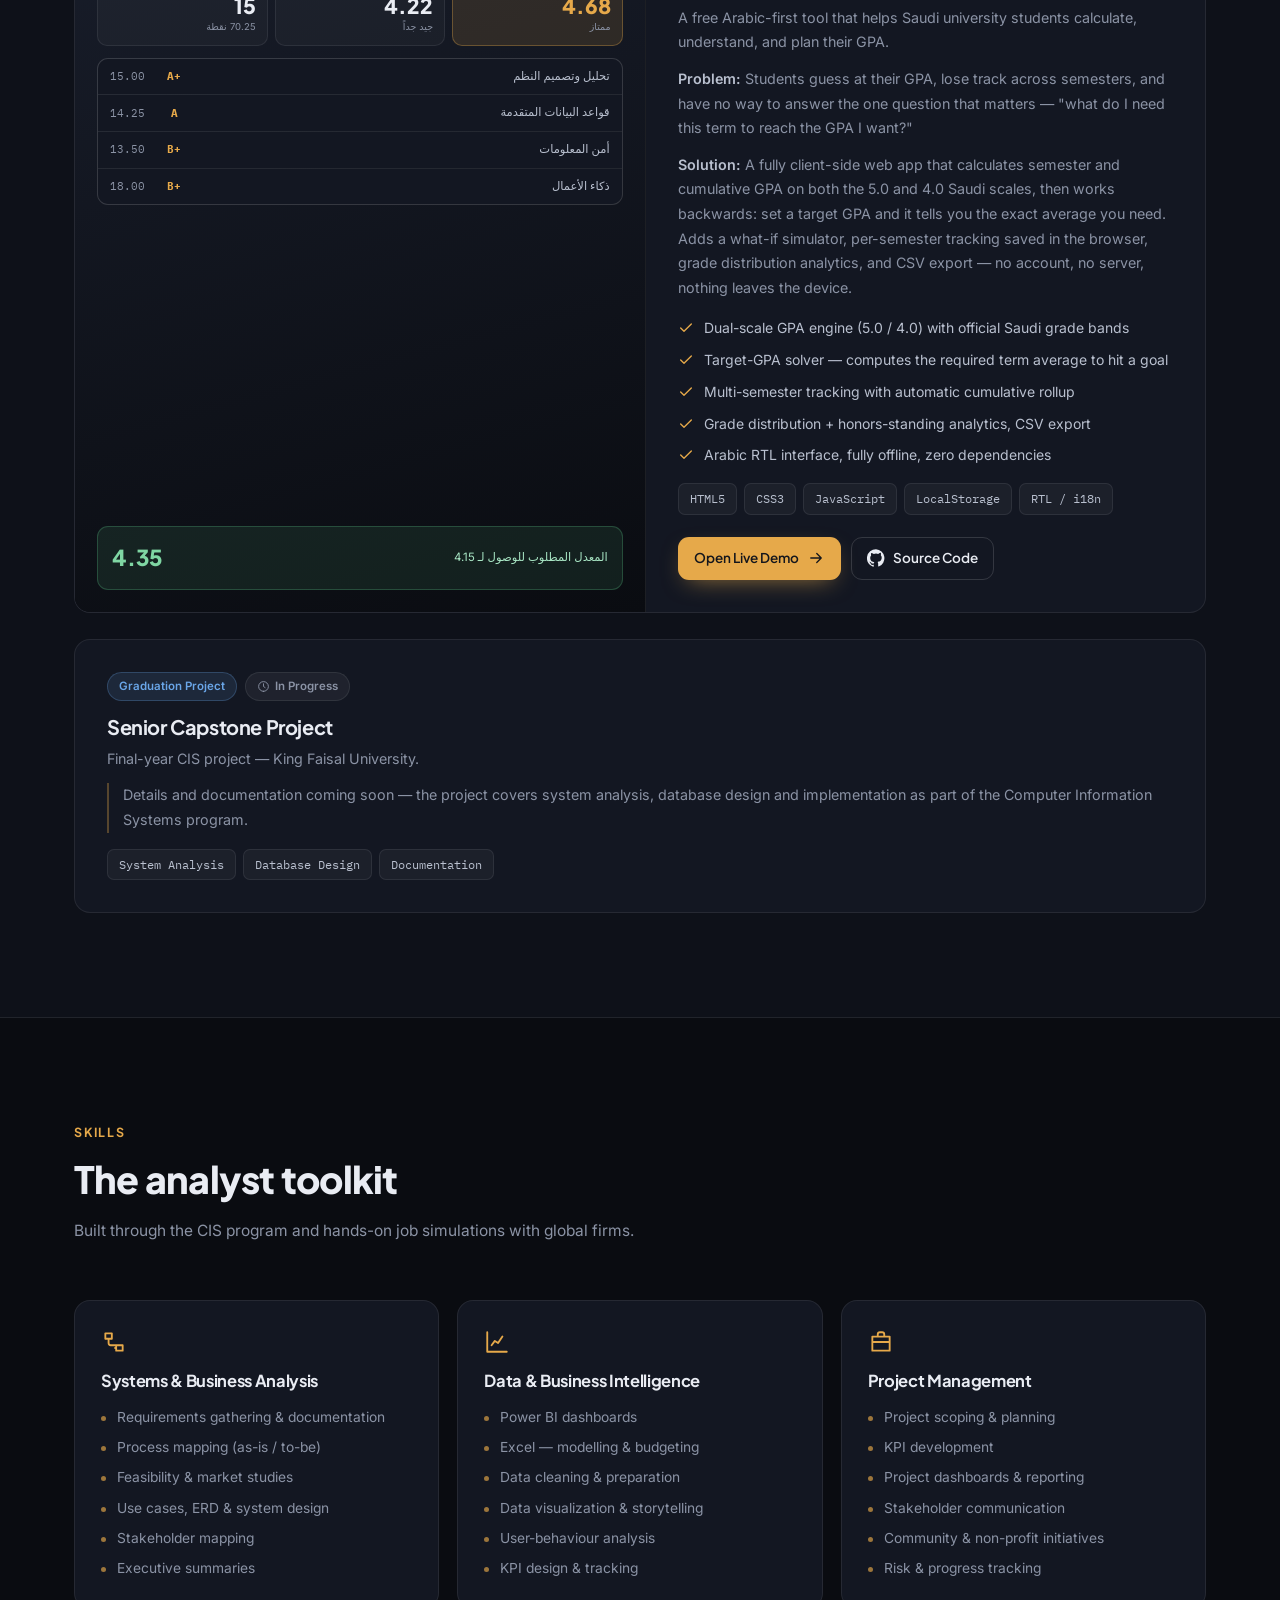
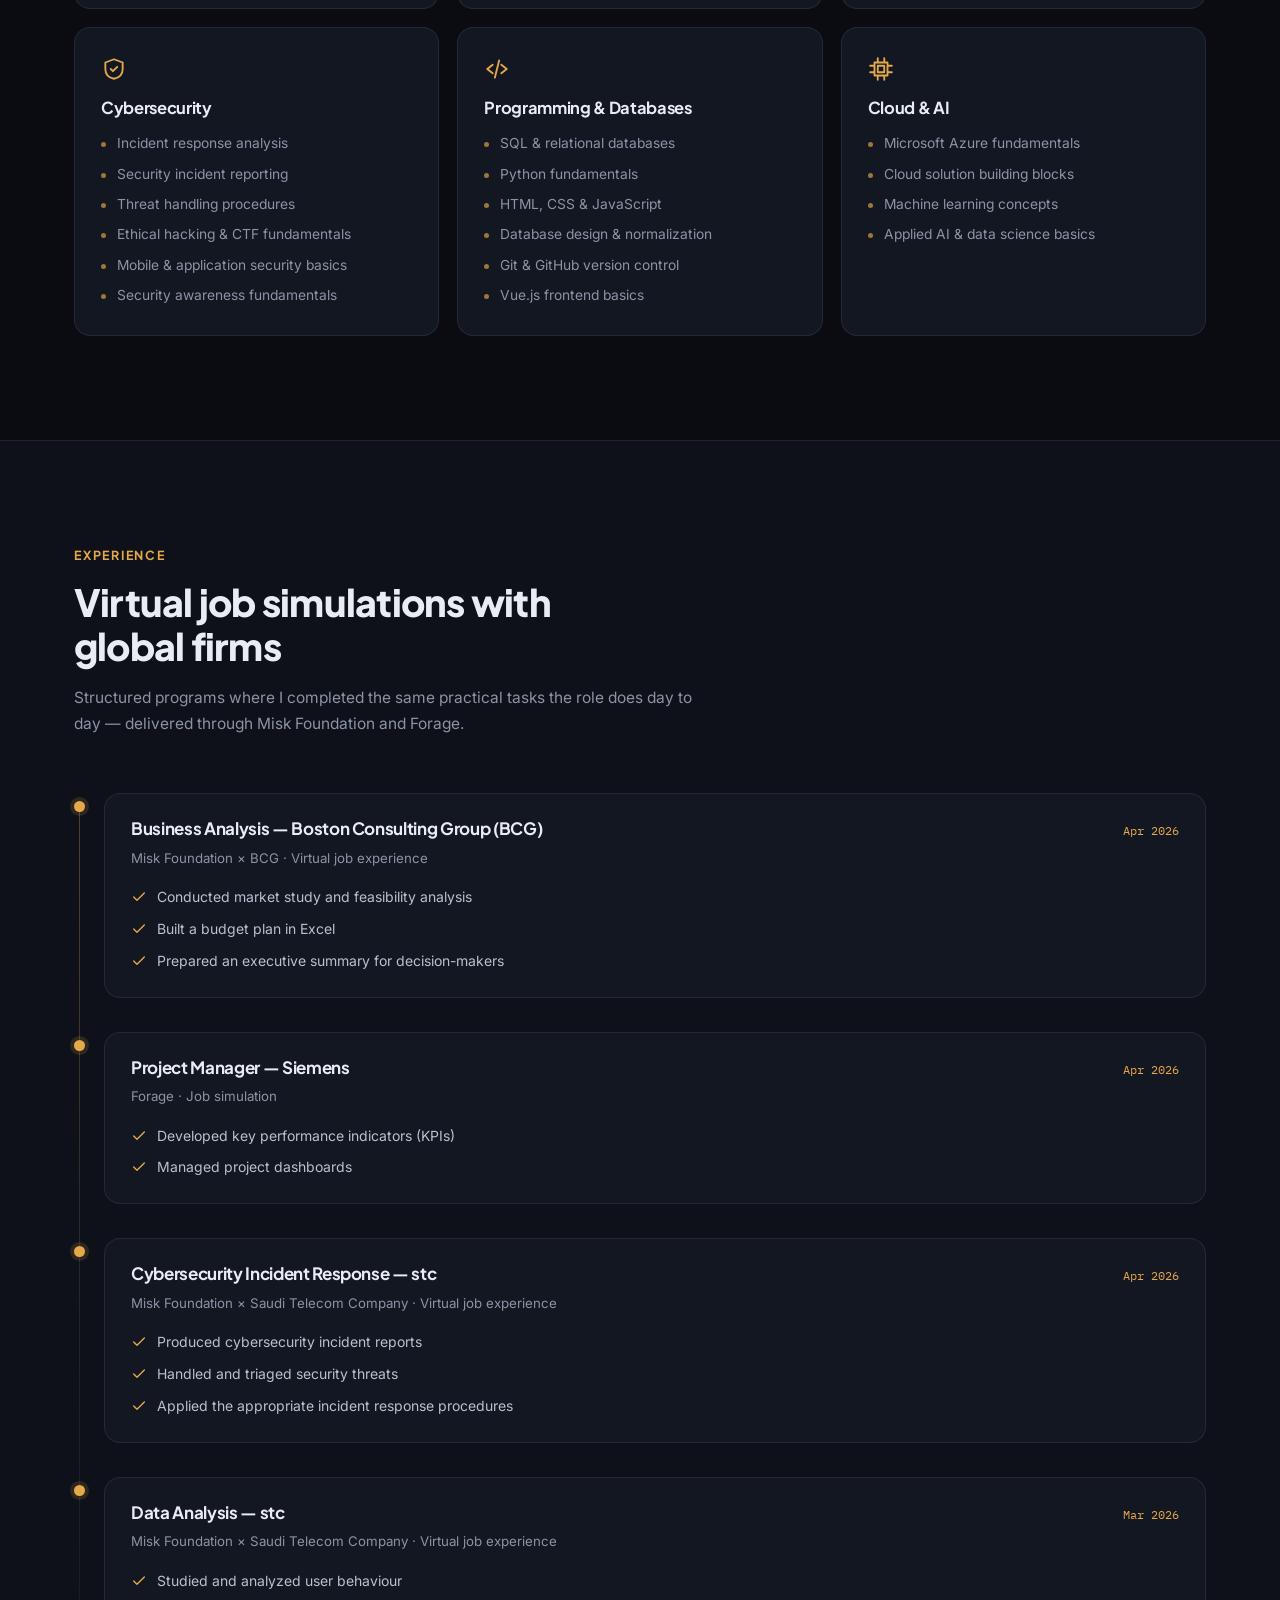
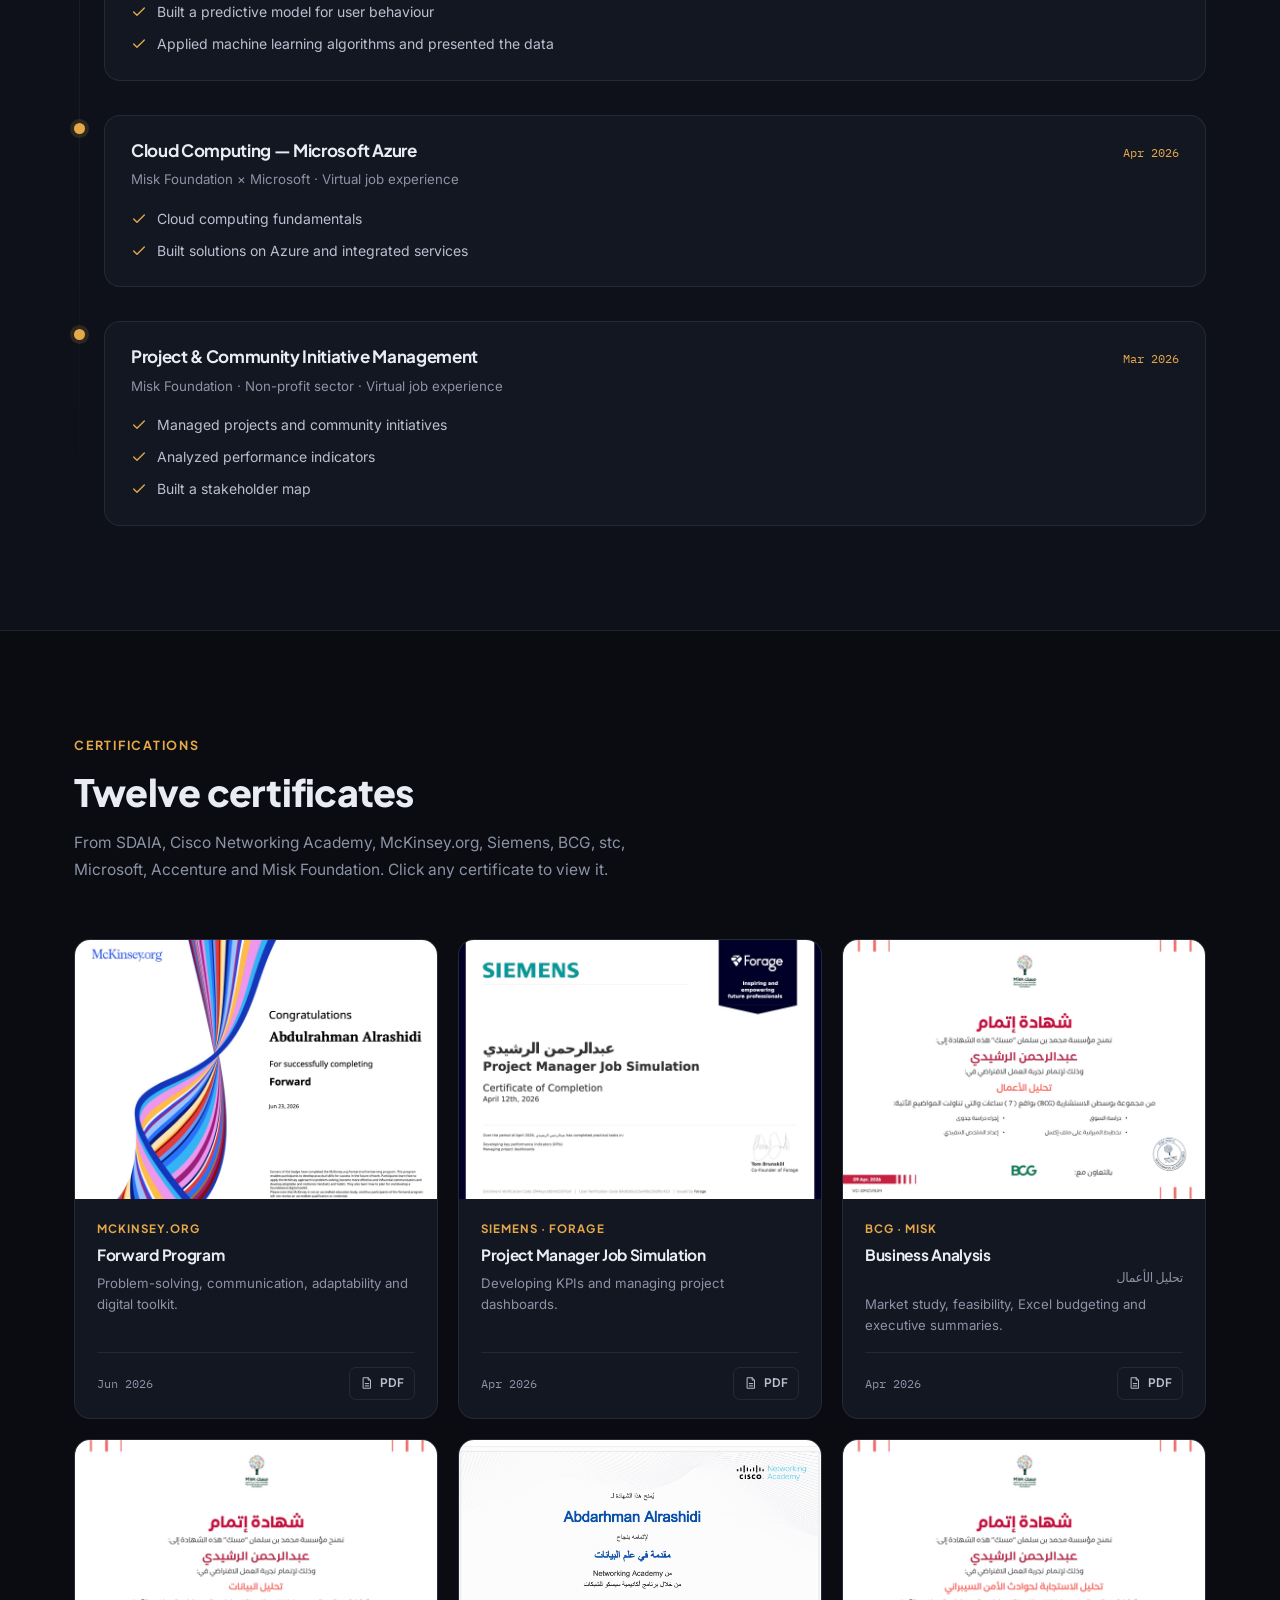
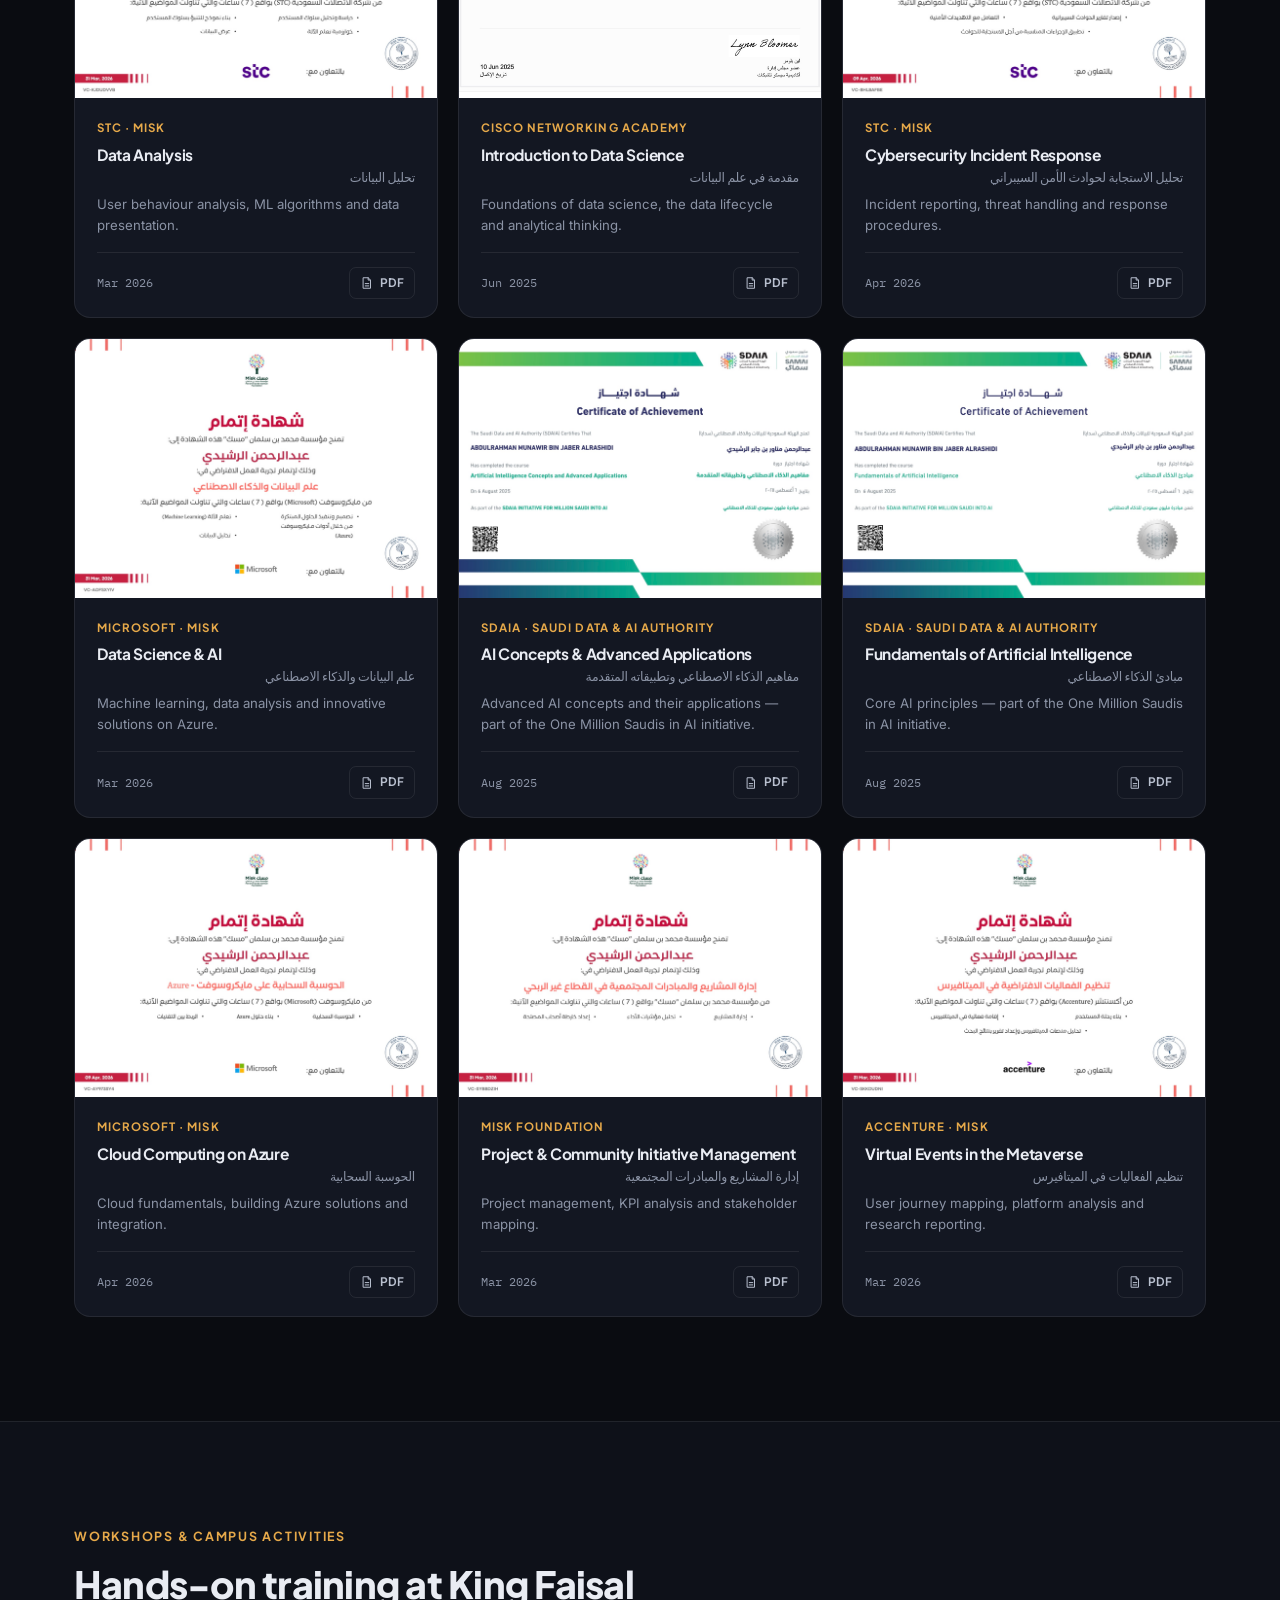
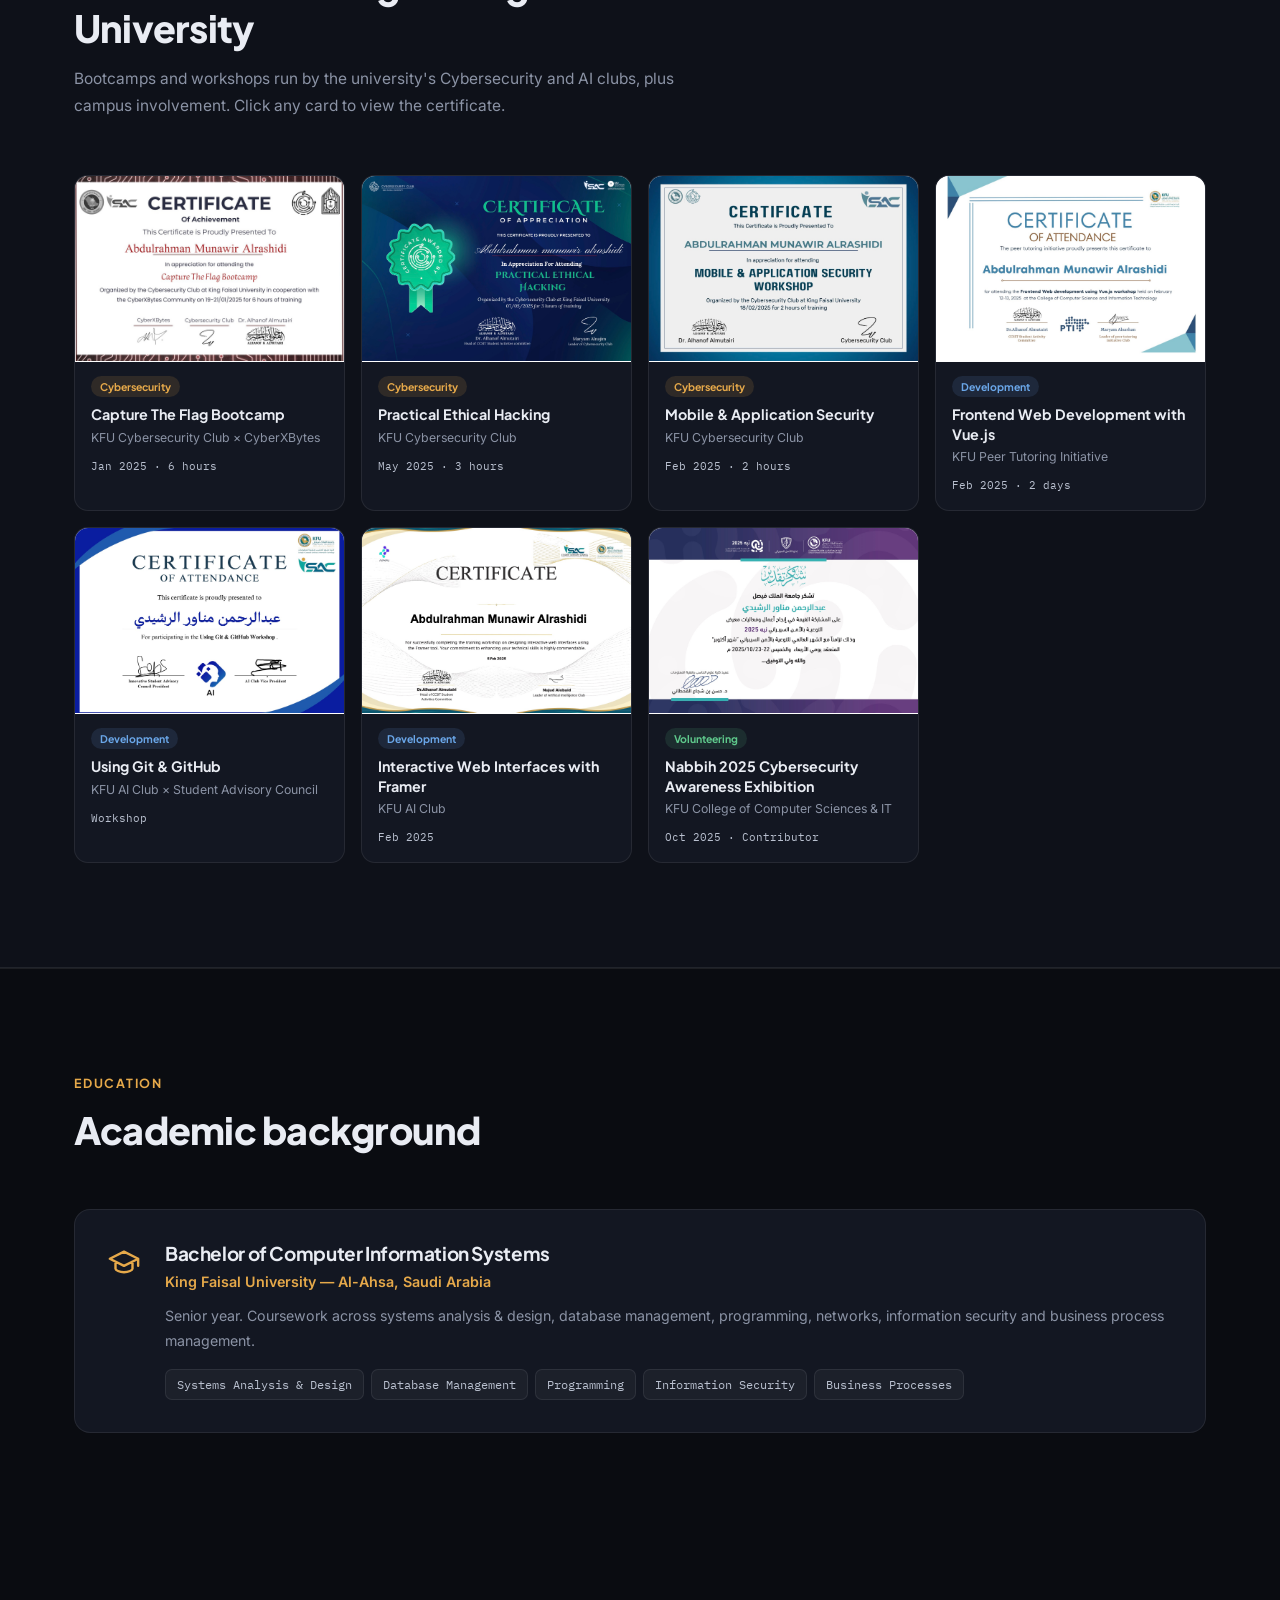
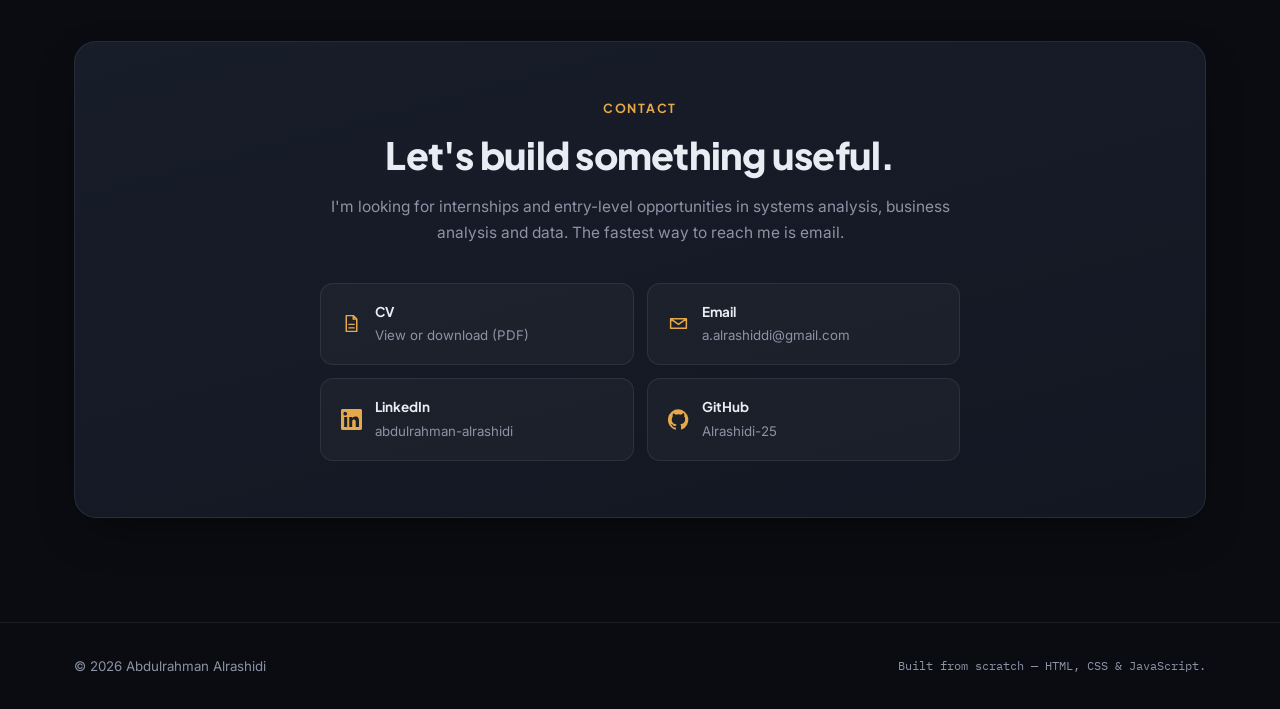
==== commit d900812d: "Add profile photo" ====
--- a/index.html
+++ b/index.html
@@ -128,12 +128,7 @@
 <section id="about">
   <div class="container about-grid">
     <div class="about-media" data-reveal>
-      <!-- To add a photo: drop it in assets/ then replace the block below with:
-           <div class="about-photo"><img src="assets/profile-photo.jpg" alt="Portrait of Abdulrahman Alrashidi" loading="lazy"></div> -->
-      <div class="about-photo monogram" role="img" aria-label="Abdulrahman Alrashidi">
-        <span class="mono-initials">AA</span>
-        <span class="mono-sub">عبدالرحمن الرشيدي</span>
-      </div>
+      <div class="about-photo"><img src="assets/profile-photo.jpg" alt="Portrait of Abdulrahman Alrashidi" loading="lazy"></div>
       <div class="about-tag"><svg class="ic"><use href="#i-pin"/></svg> Al-Ahsa, Saudi Arabia</div>
     </div>
 
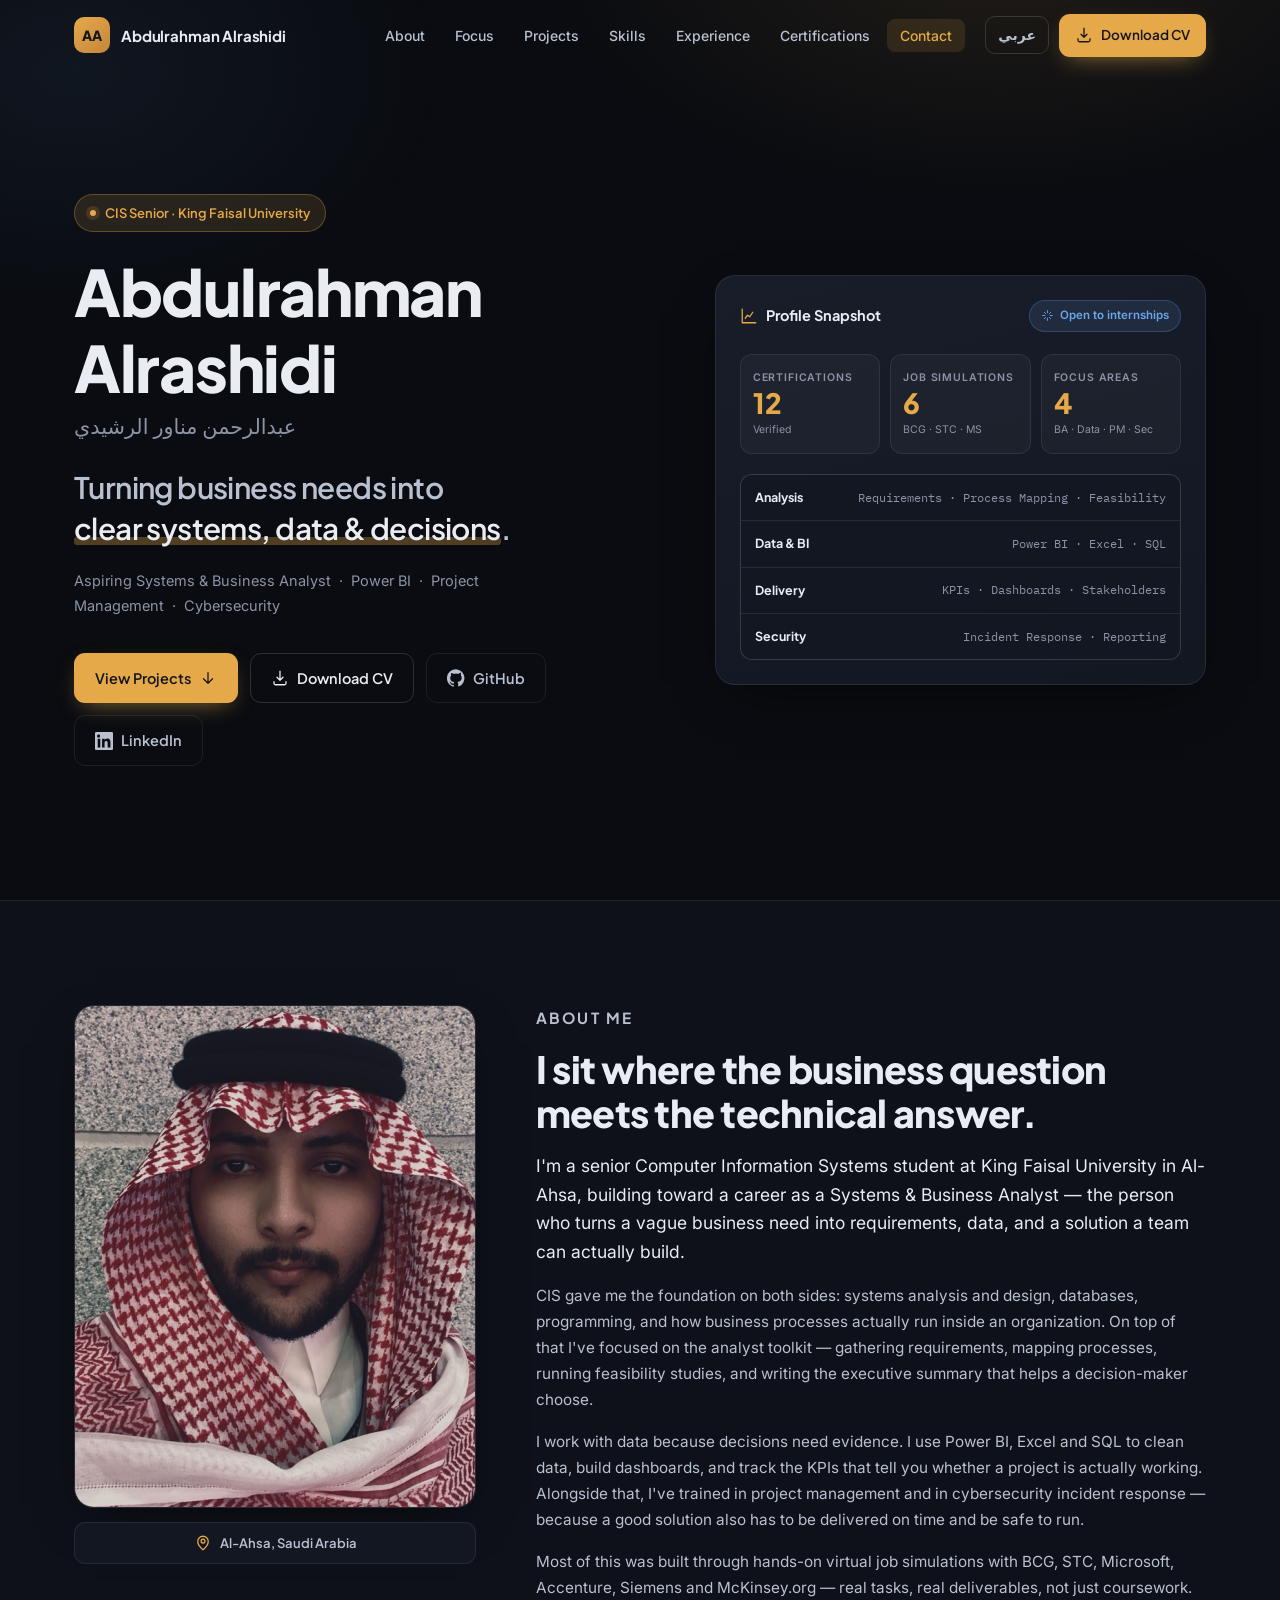
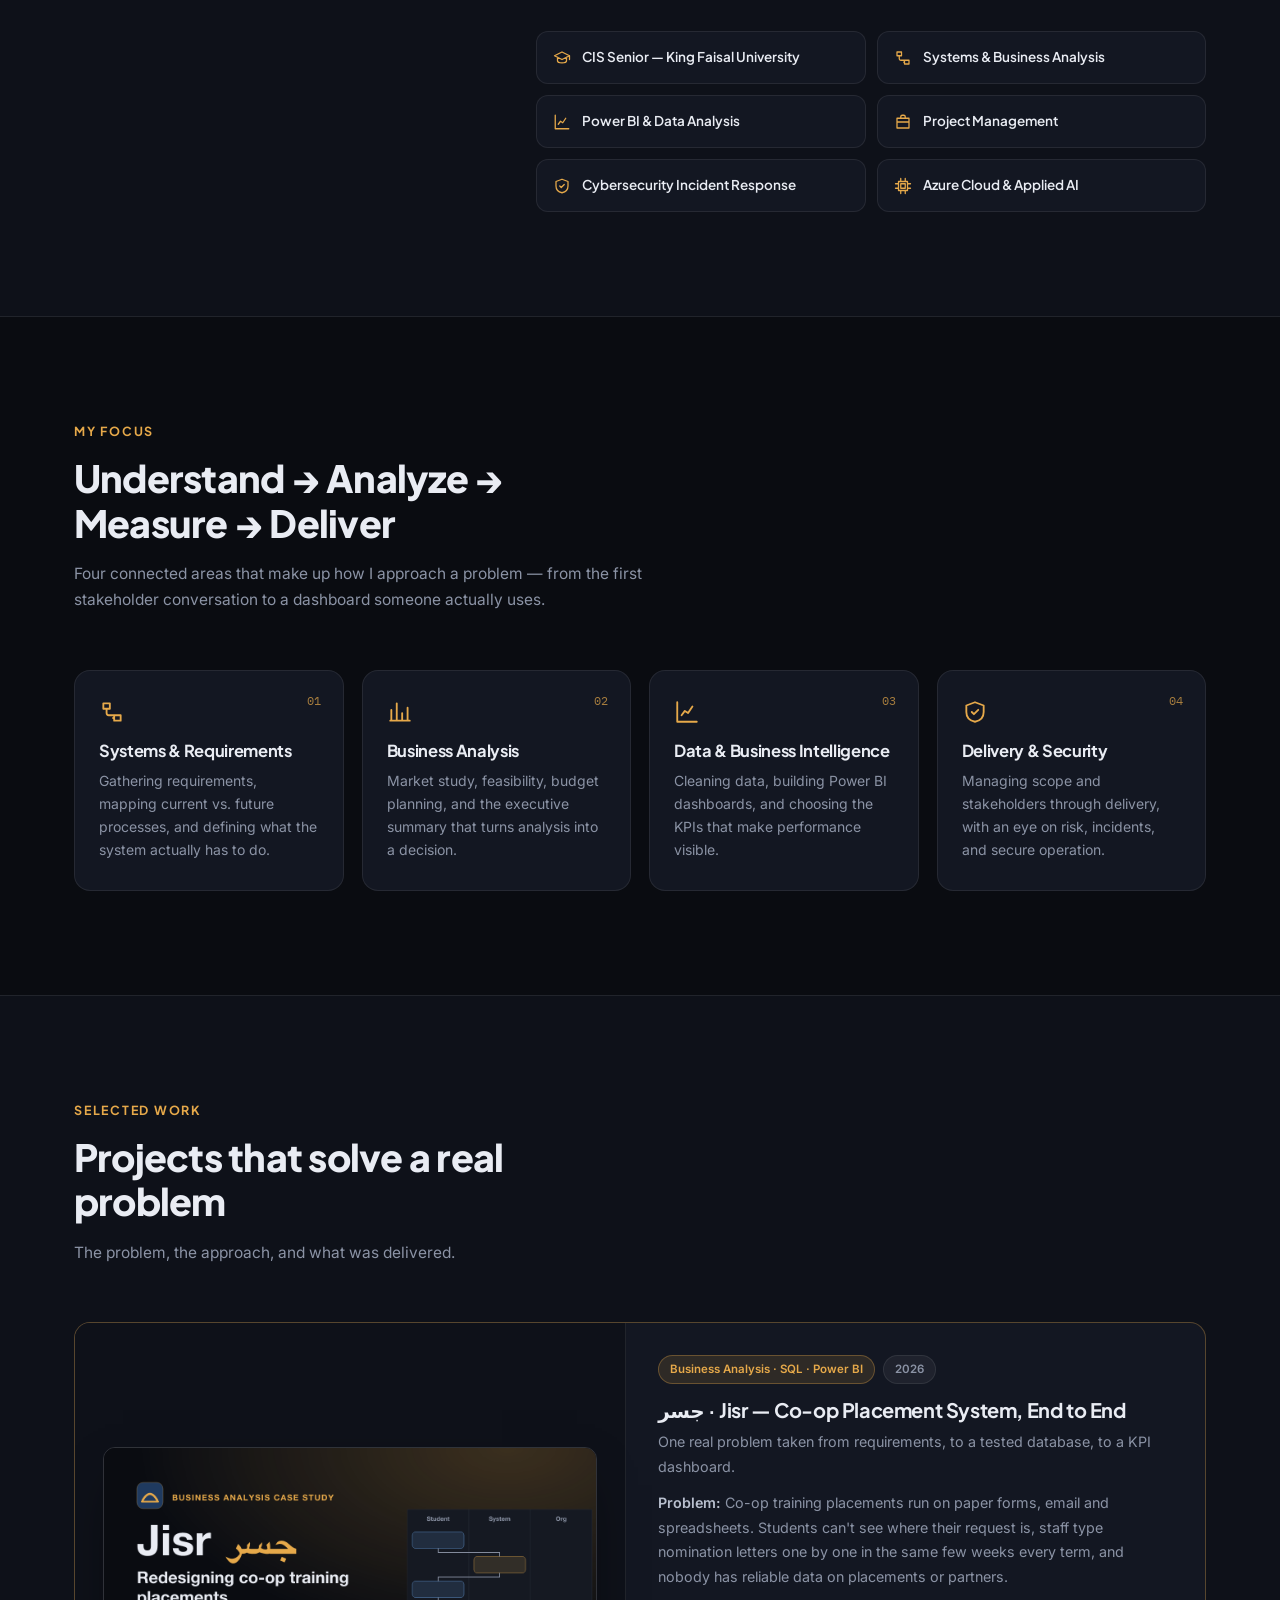
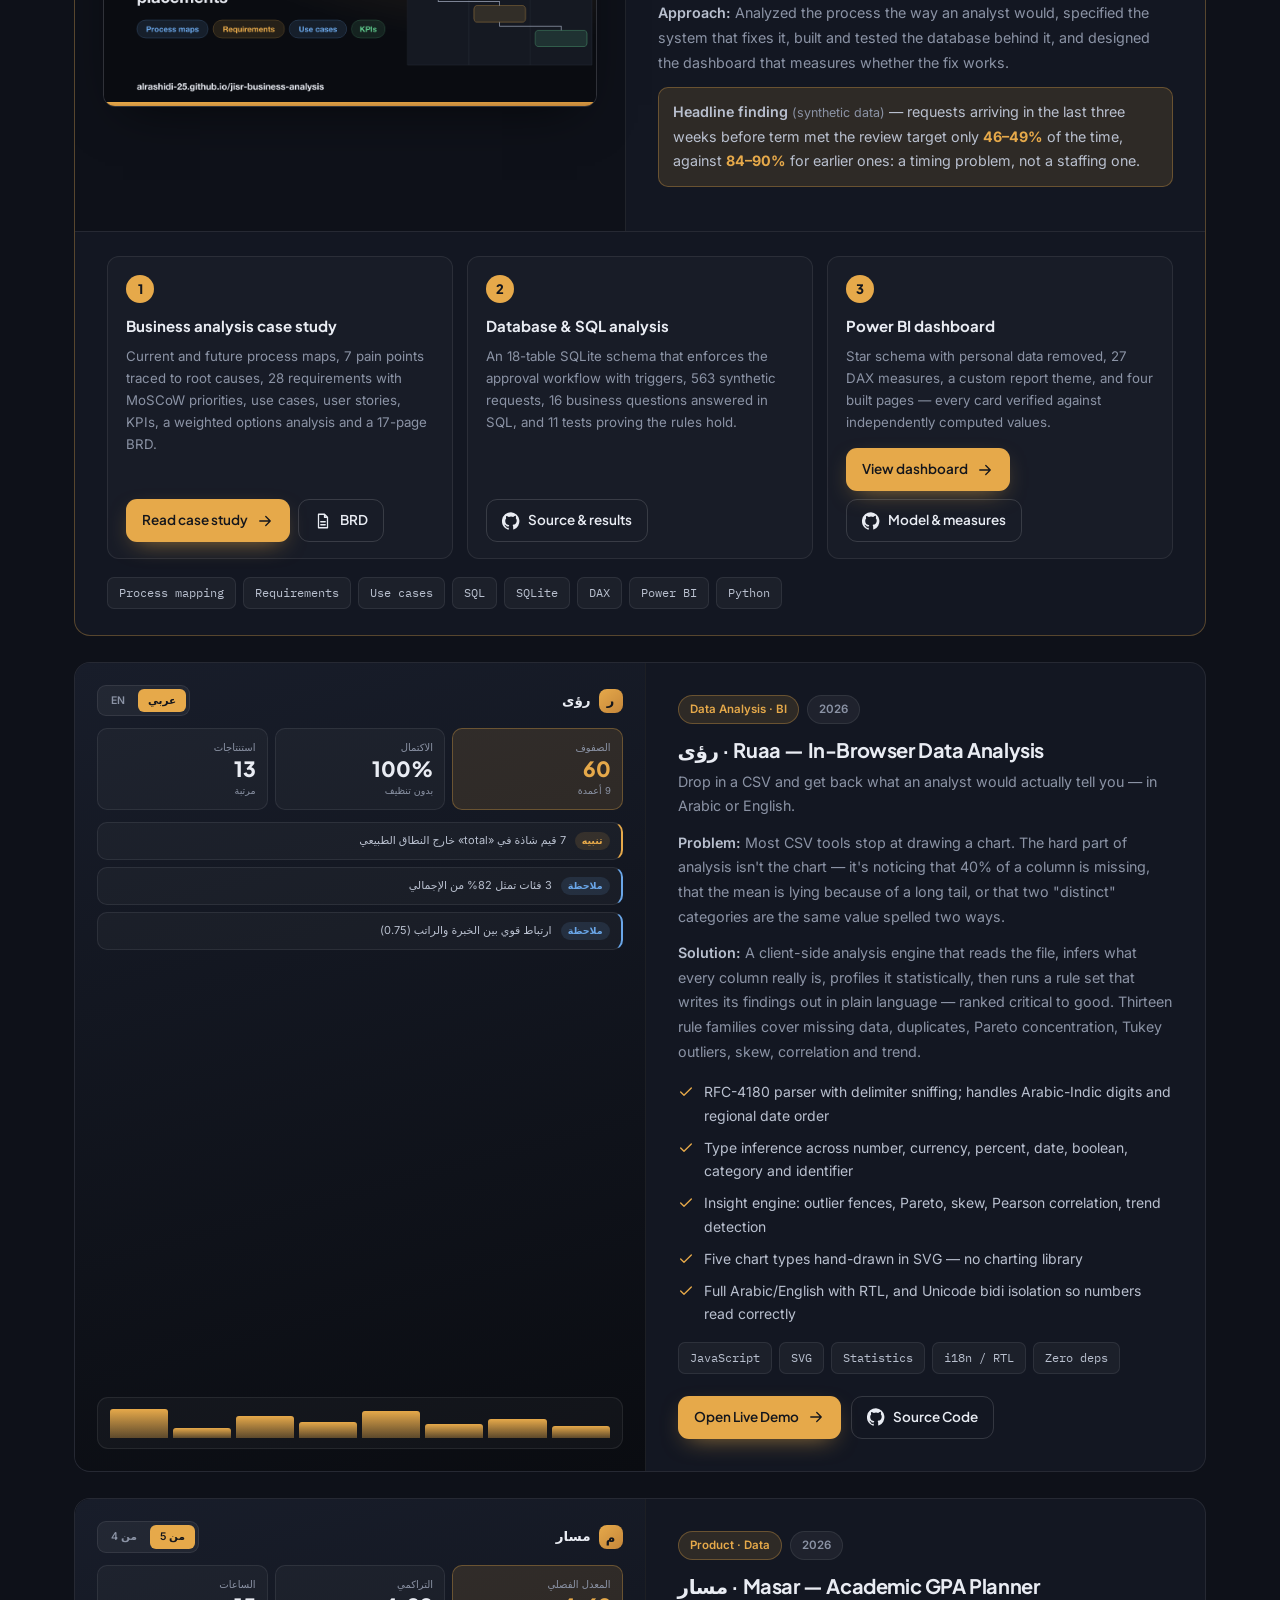
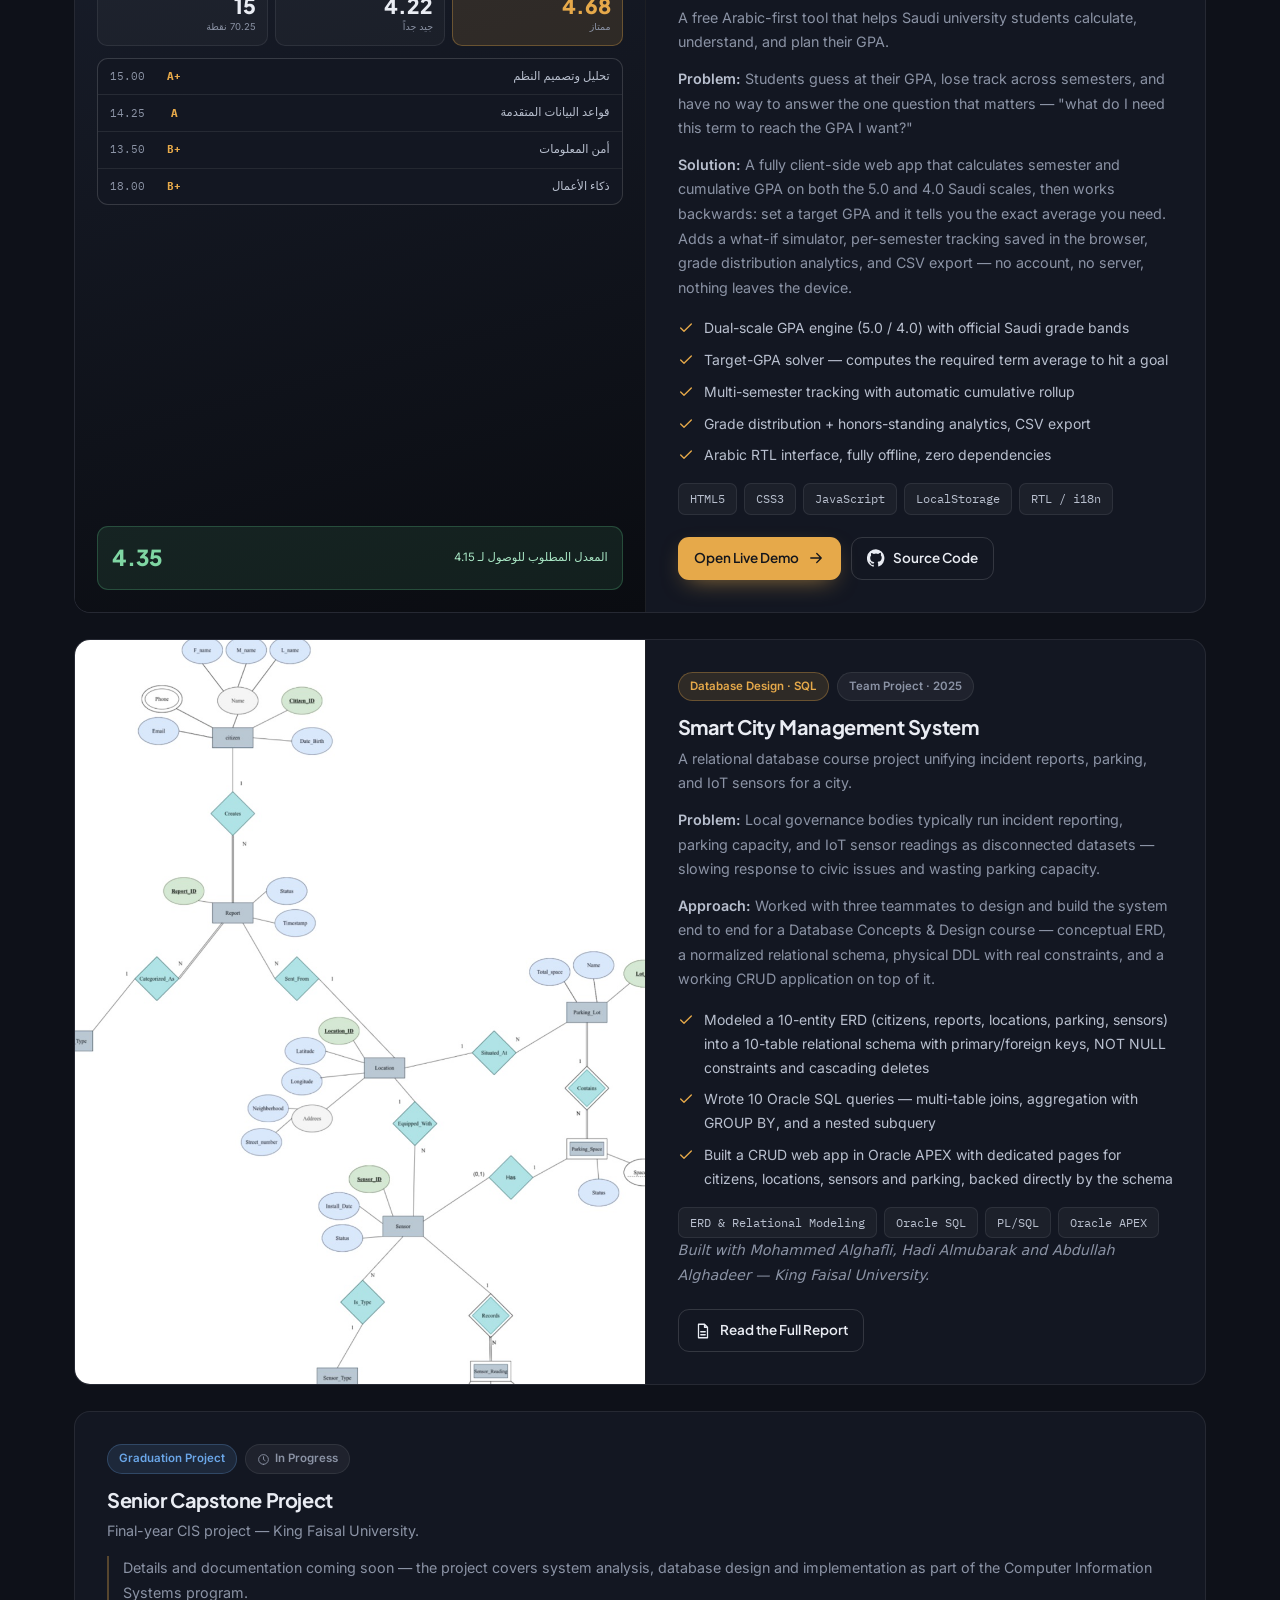
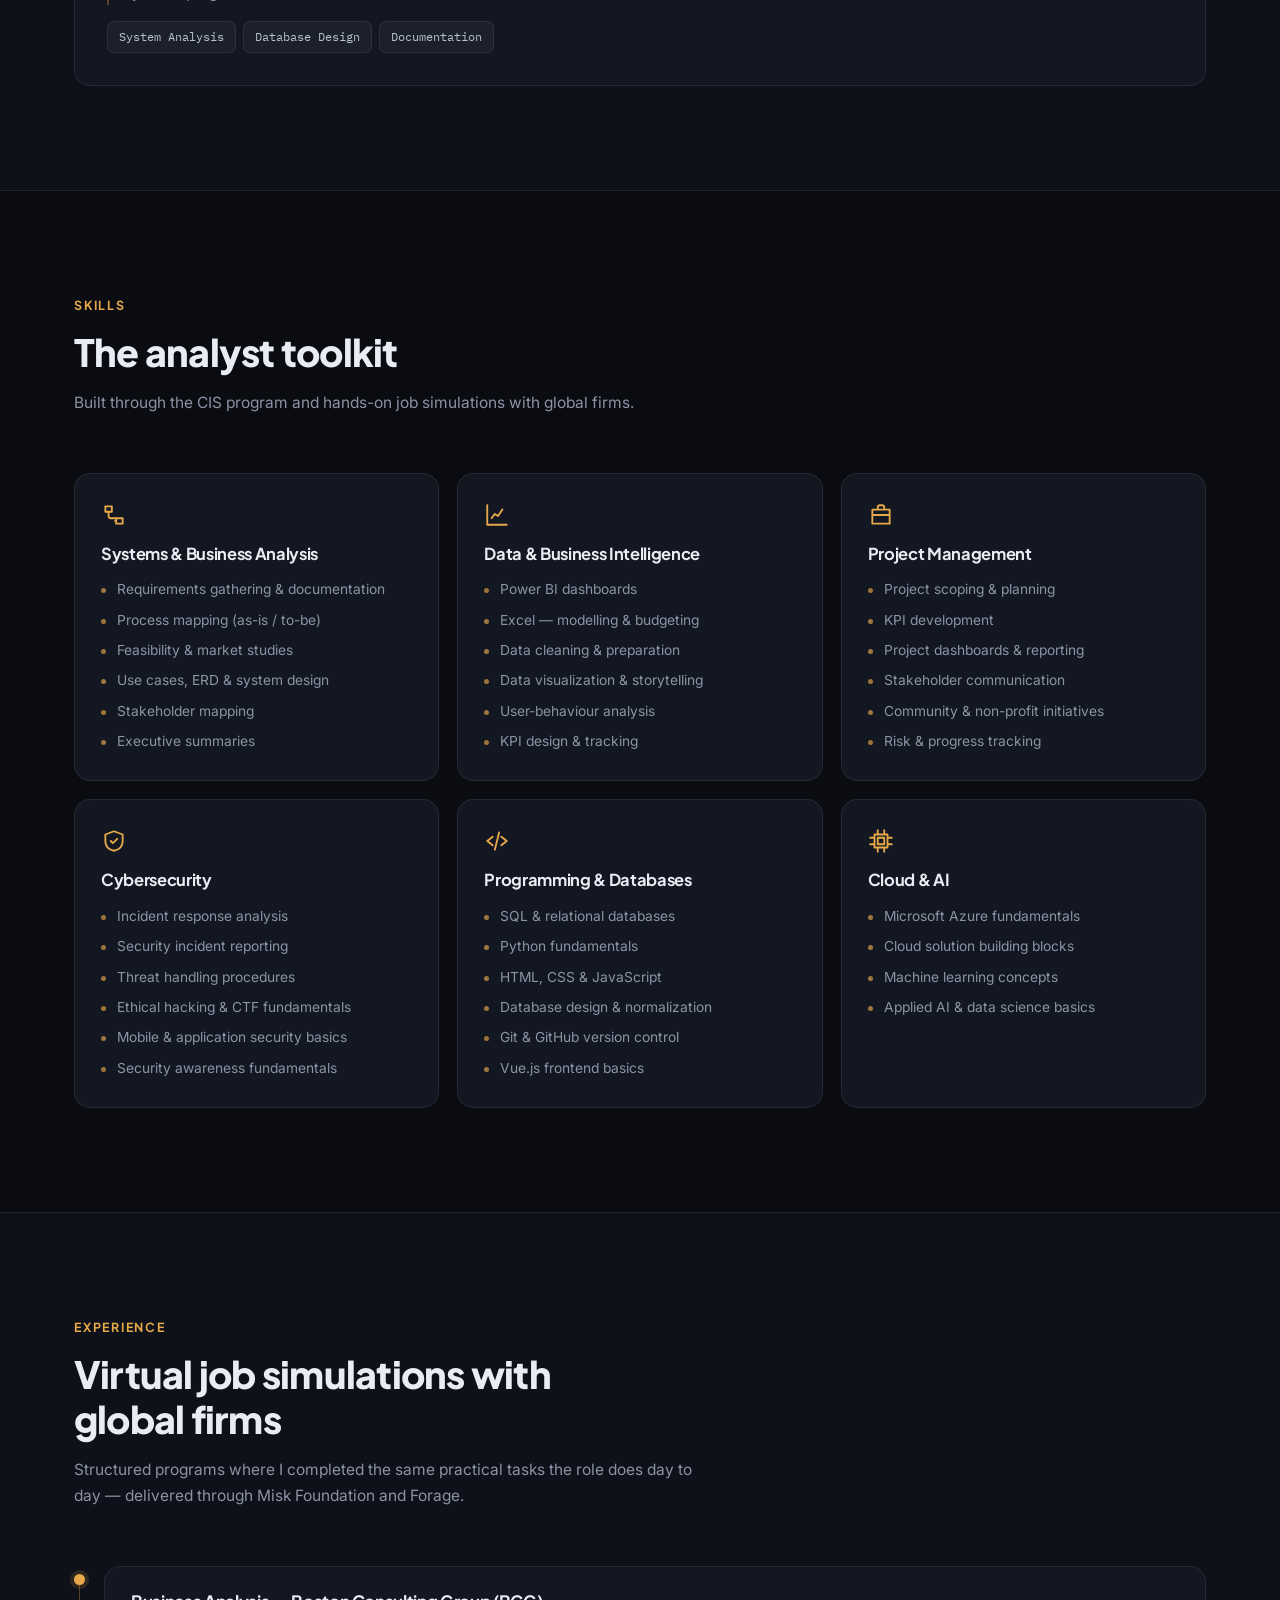
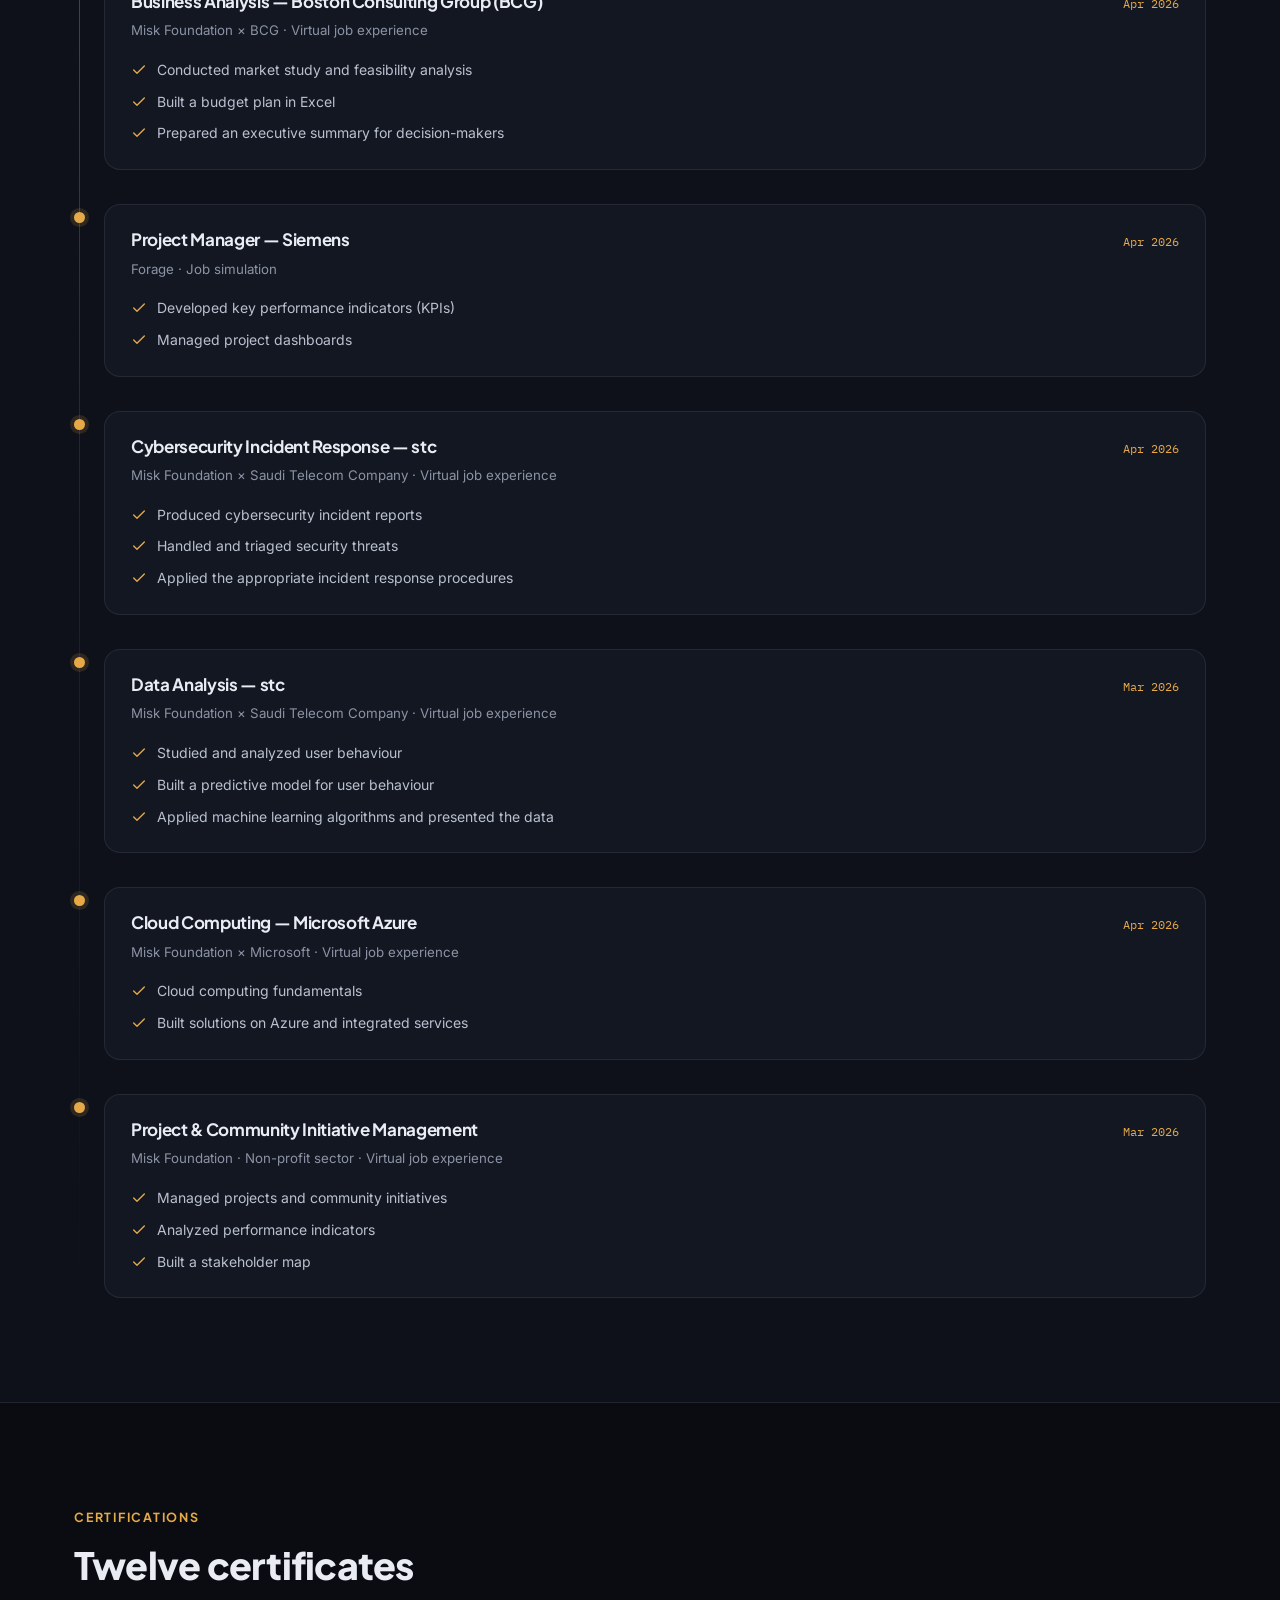
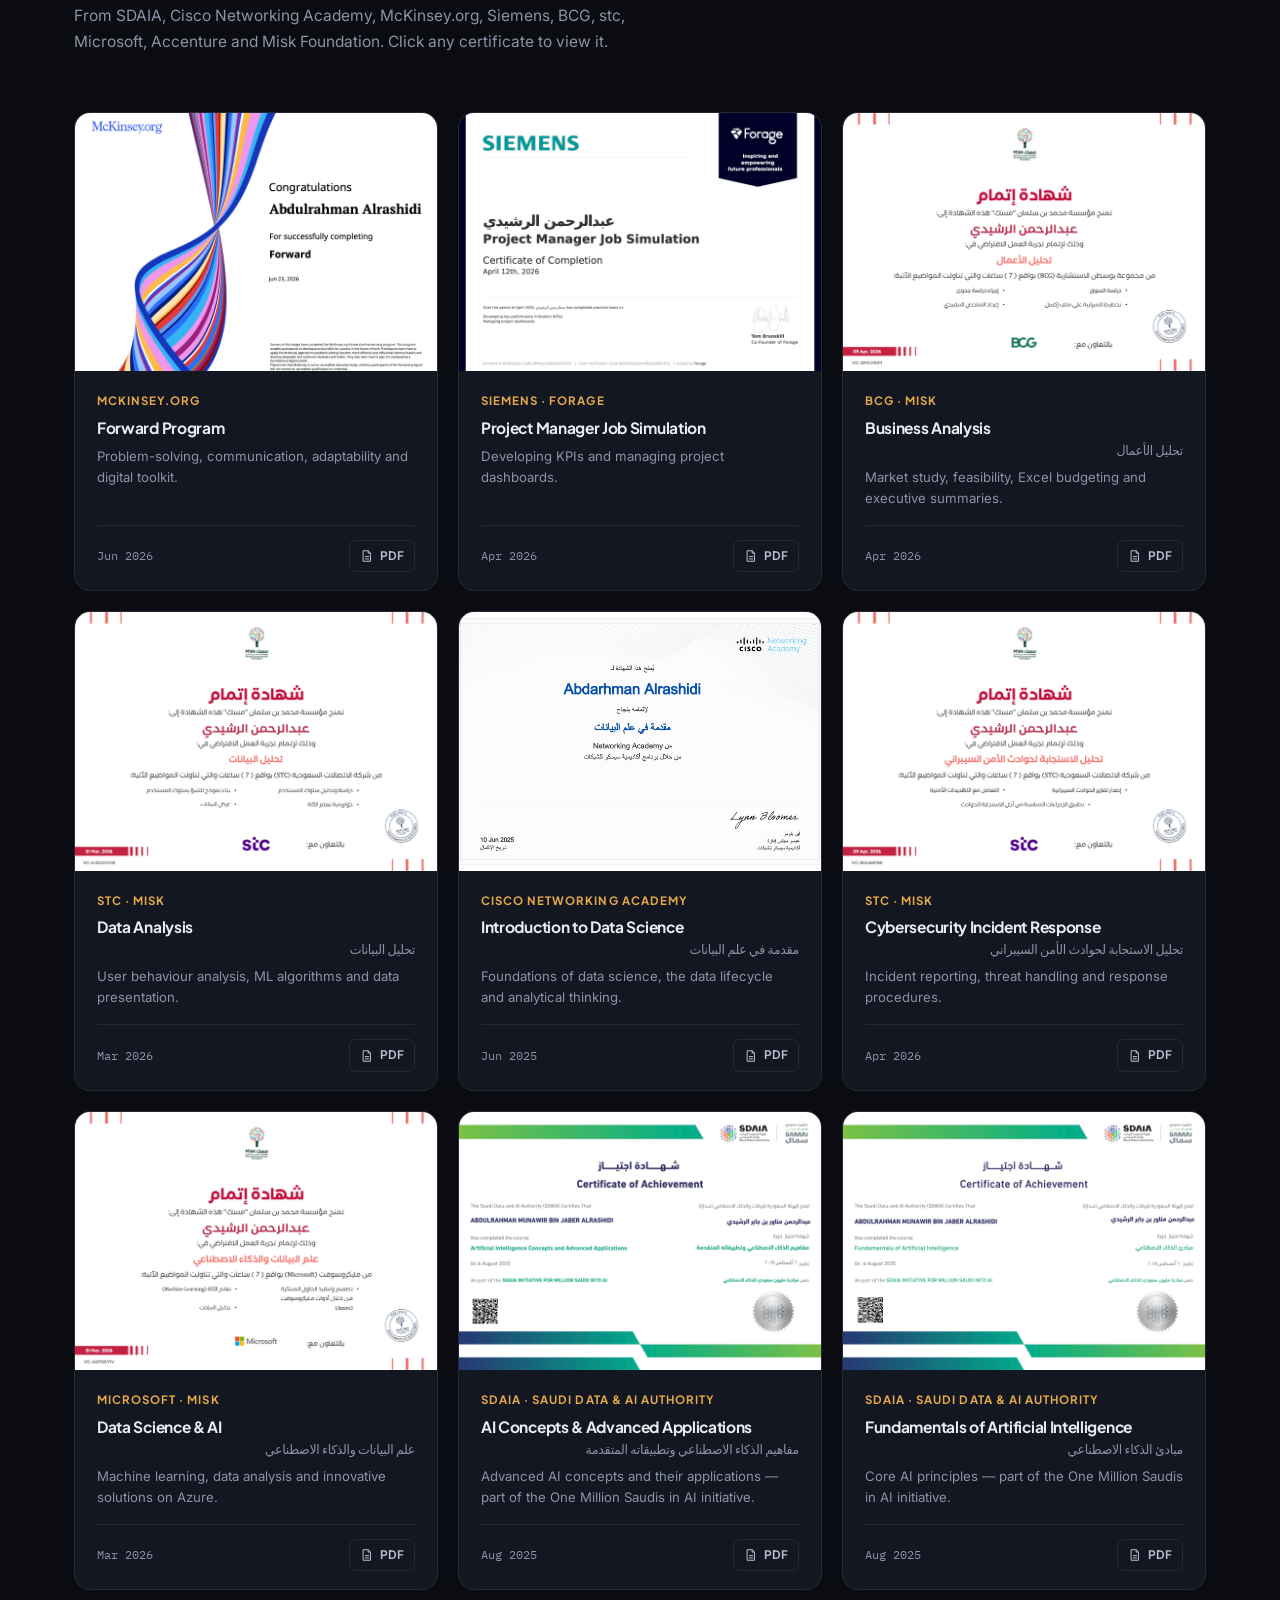
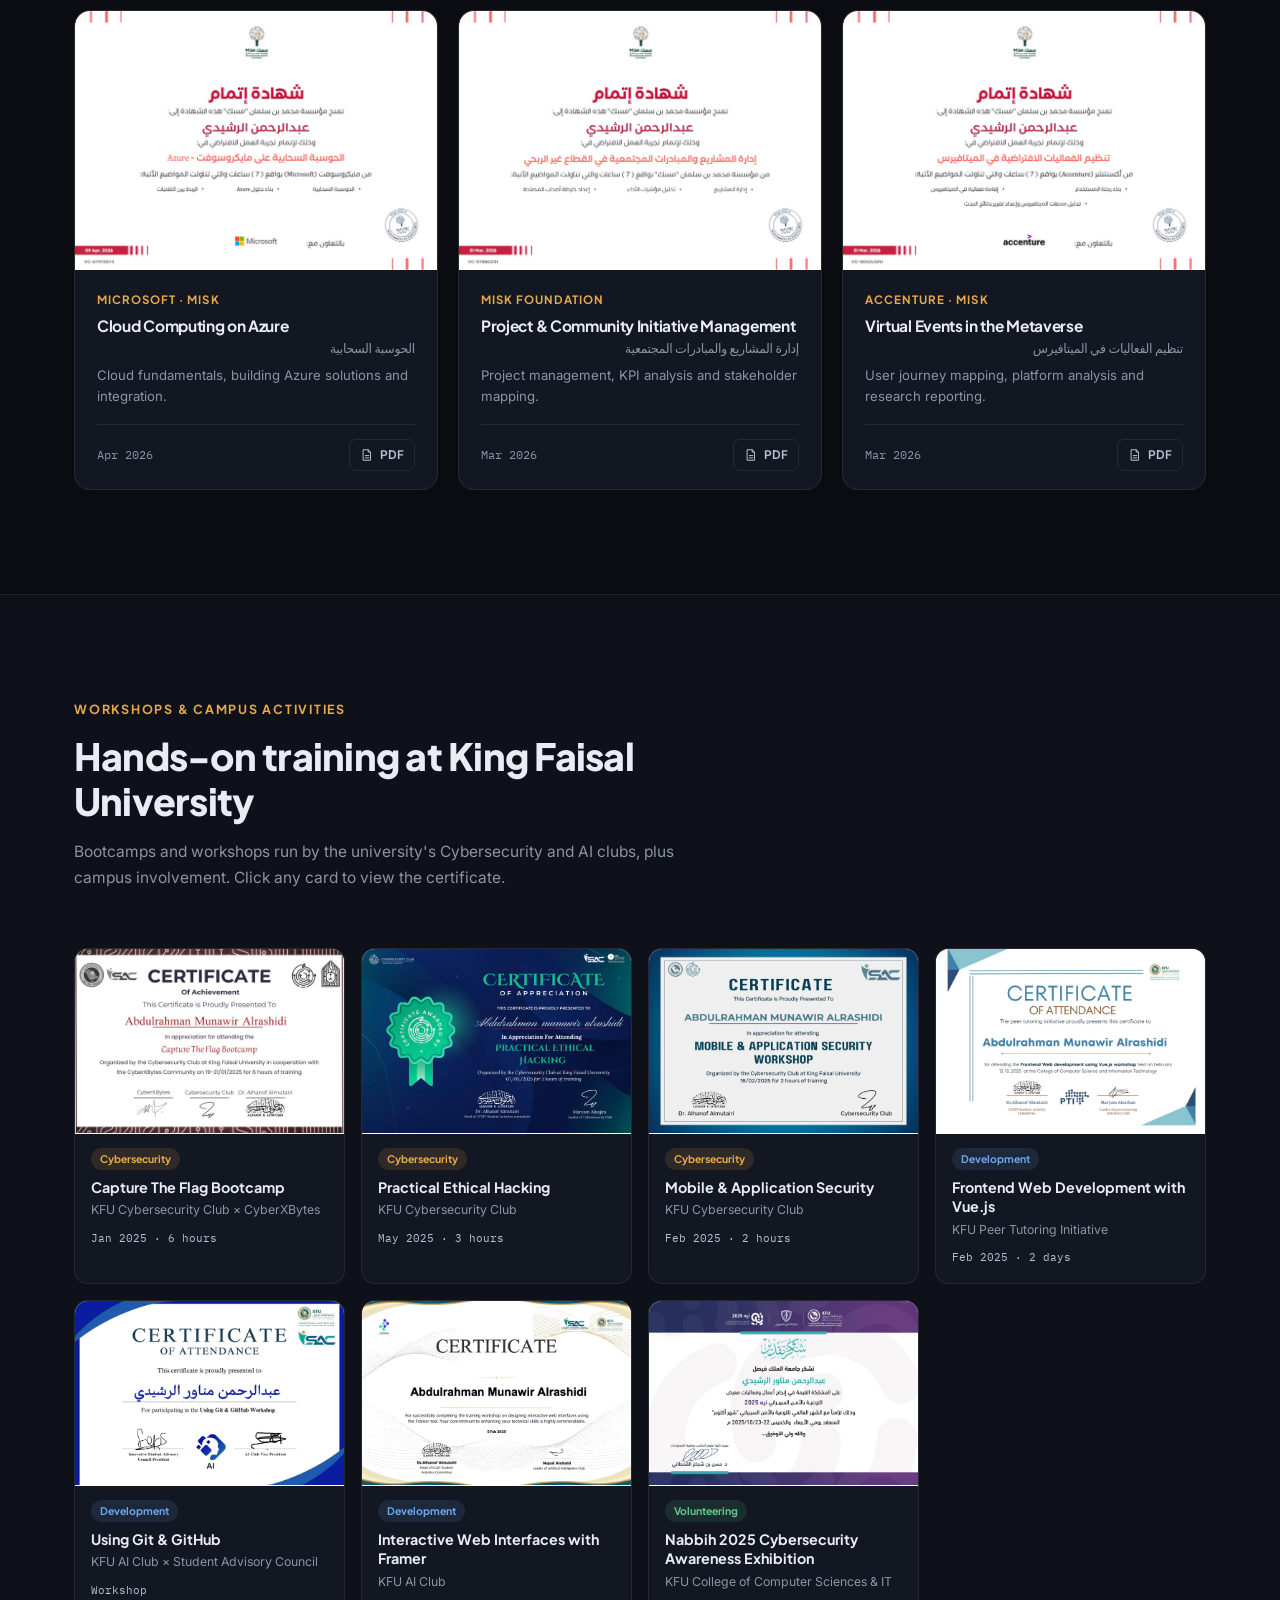
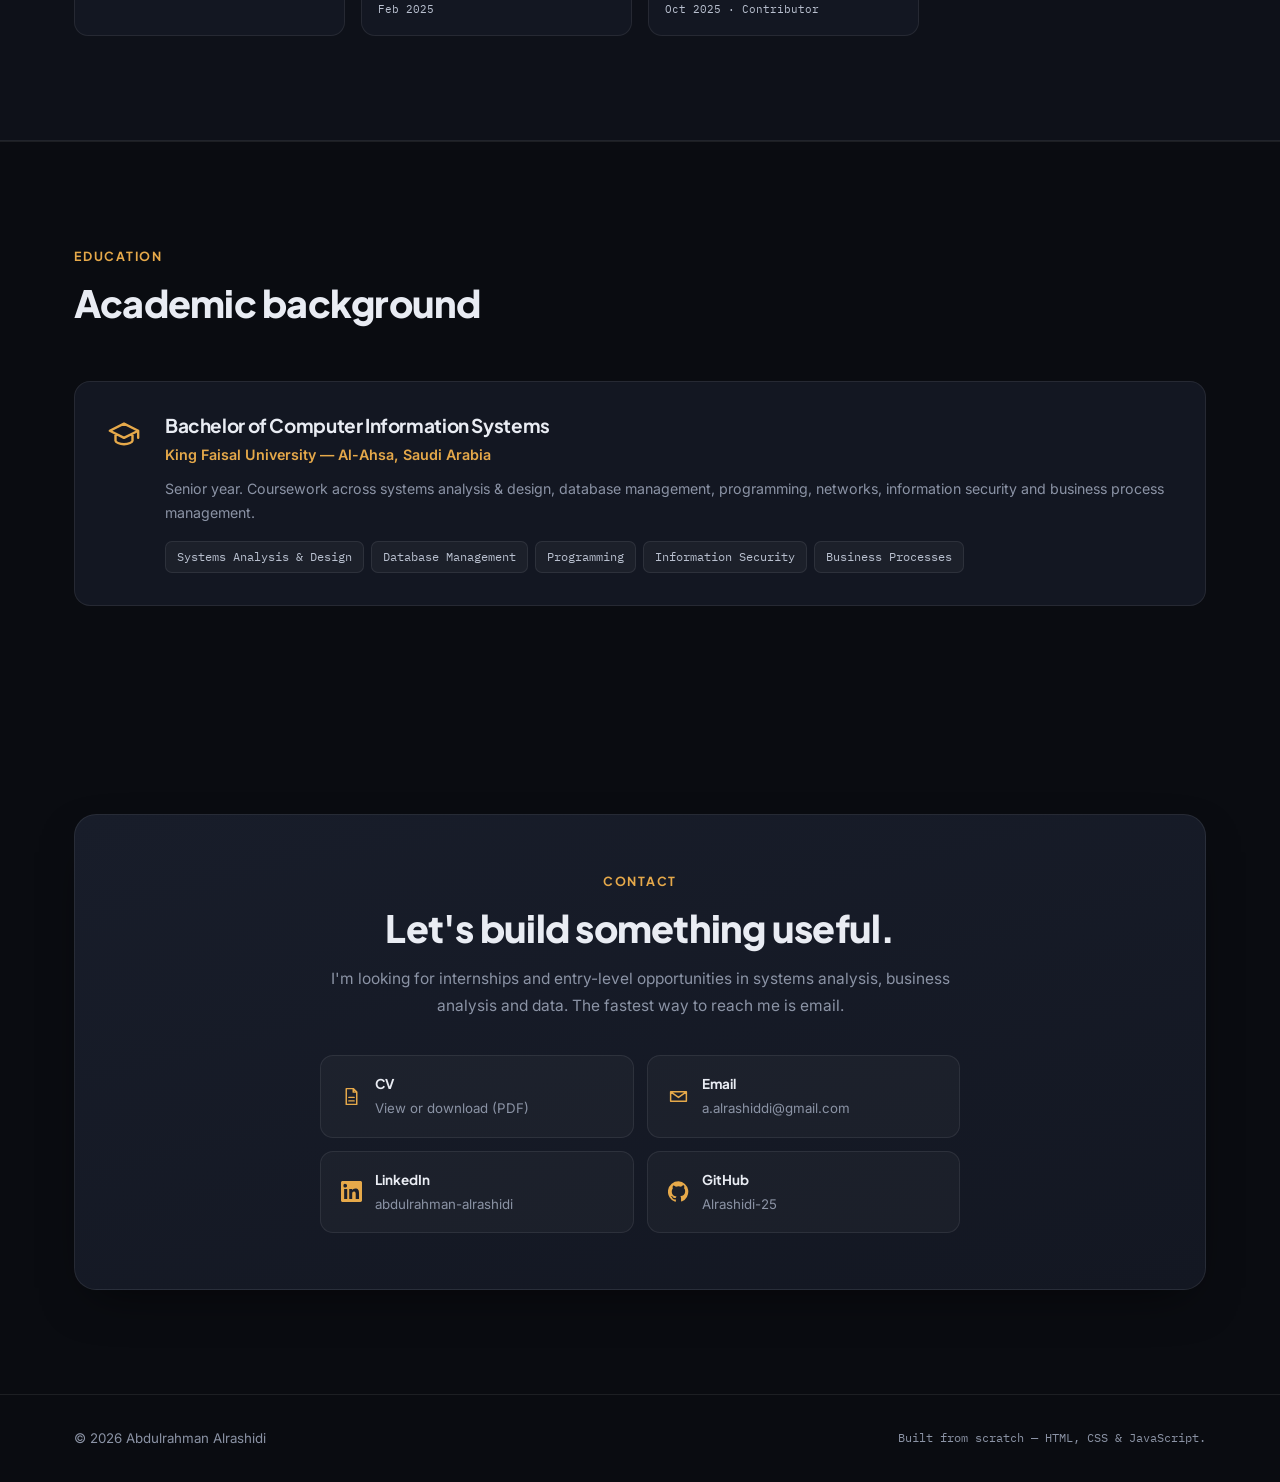
==== commit 56a6c773: "Add the Smart City Management System database project" ====
--- a/index.html
+++ b/index.html
@@ -353,6 +353,38 @@
         </div>
       </article>
 
+      <!-- Featured: Smart City Management System -->
+      <article class="project featured" data-reveal>
+        <div class="project-preview">
+          <button type="button" class="shot-btn" data-cert="assets/projects/smart-city-erd.jpg" aria-label="View the Smart City entity relationship diagram">
+            <img src="assets/projects/smart-city-erd.jpg" alt="Entity relationship diagram for the Smart City Management System" loading="lazy">
+            <span class="shot-zoom"><svg class="ic"><use href="#i-eye"/></svg> View ERD</span>
+          </button>
+        </div>
+        <div class="project-info">
+          <div class="project-top">
+            <span class="tag tag-primary">Database Design · SQL</span>
+            <span class="tag">Team Project · 2025</span>
+          </div>
+          <h3>Smart City Management System</h3>
+          <p class="project-sub">A relational database course project unifying incident reports, parking, and IoT sensors for a city.</p>
+          <p><strong>Problem:</strong> Local governance bodies typically run incident reporting, parking capacity, and IoT sensor readings as disconnected datasets — slowing response to civic issues and wasting parking capacity.</p>
+          <p><strong>Approach:</strong> Worked with three teammates to design and build the system end to end for a Database Concepts &amp; Design course — conceptual ERD, a normalized relational schema, physical DDL with real constraints, and a working CRUD application on top of it.</p>
+          <ul class="bullets">
+            <li><svg class="ic"><use href="#i-check"/></svg> Modeled a 10-entity ERD (citizens, reports, locations, parking, sensors) into a 10-table relational schema with primary/foreign keys, NOT NULL constraints and cascading deletes</li>
+            <li><svg class="ic"><use href="#i-check"/></svg> Wrote 10 Oracle SQL queries — multi-table joins, aggregation with GROUP BY, and a nested subquery</li>
+            <li><svg class="ic"><use href="#i-check"/></svg> Built a CRUD web app in Oracle APEX with dedicated pages for citizens, locations, sensors and parking, backed directly by the schema</li>
+          </ul>
+          <div class="stack">
+            <span class="chip">ERD &amp; Relational Modeling</span><span class="chip">Oracle SQL</span><span class="chip">PL/SQL</span><span class="chip">Oracle APEX</span>
+          </div>
+          <p class="team-credit">Built with Mohammed Alghafli, Hadi Almubarak and Abdullah Alghadeer — King Faisal University.</p>
+          <div class="project-links">
+            <a href="assets/projects/Smart_City_Report.pdf" target="_blank" rel="noopener" class="btn btn-outline btn-sm"><svg class="ic"><use href="#i-doc"/></svg> Read the Full Report</a>
+          </div>
+        </div>
+      </article>
+
       <!-- Graduation project -->
       <article class="project" data-reveal>
         <div class="project-info">
--- a/style.css
+++ b/style.css
@@ -413,6 +413,7 @@
 .project-sub{color:var(--text-2);font-size:14.8px;margin:0 0 16px}
 .project-info p{color:var(--muted);font-size:14.3px;margin:0 0 12px;line-height:1.72}
 .project-info p strong{color:var(--text-2);font-weight:600}
+.team-credit{font-size:12.5px;color:var(--muted);font-style:italic;margin:2px 0 16px}
 .placeholder-note{
   border-left:2px solid var(--accent-line);padding-left:14px;
 }
